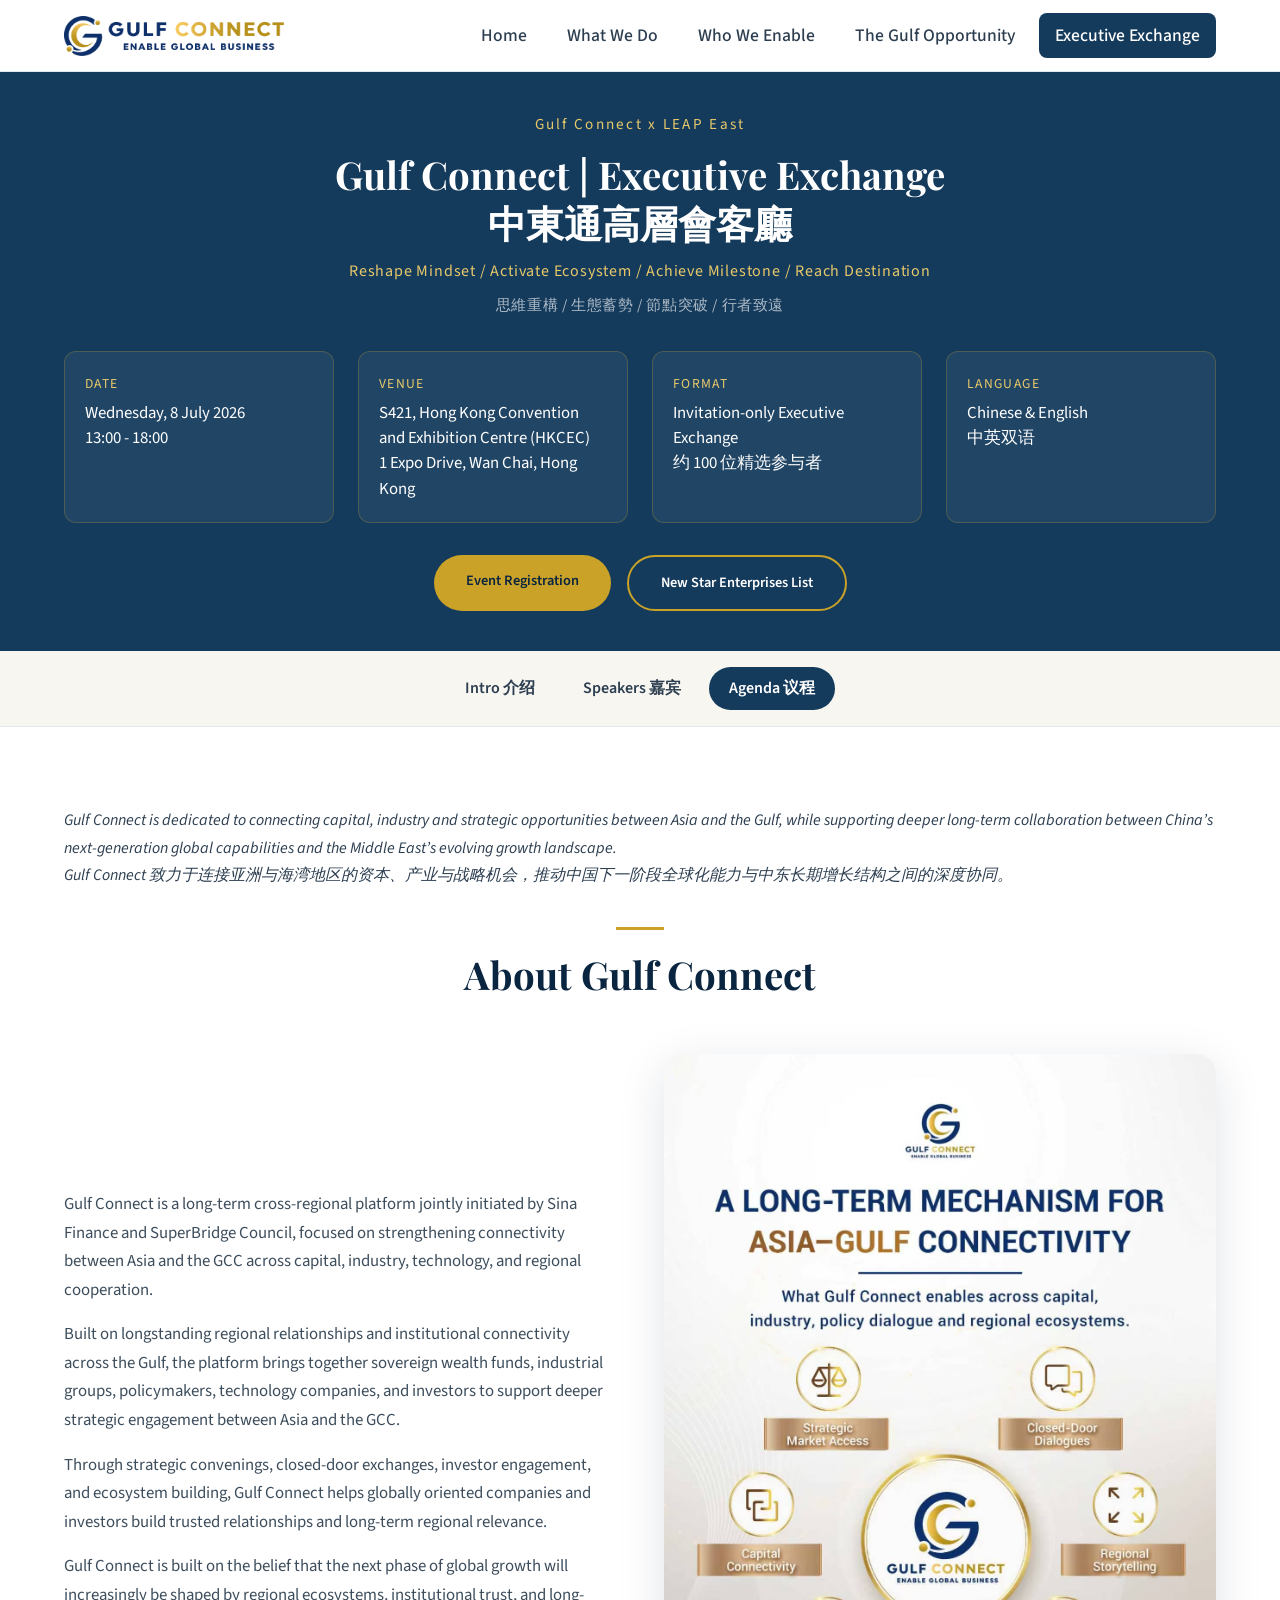
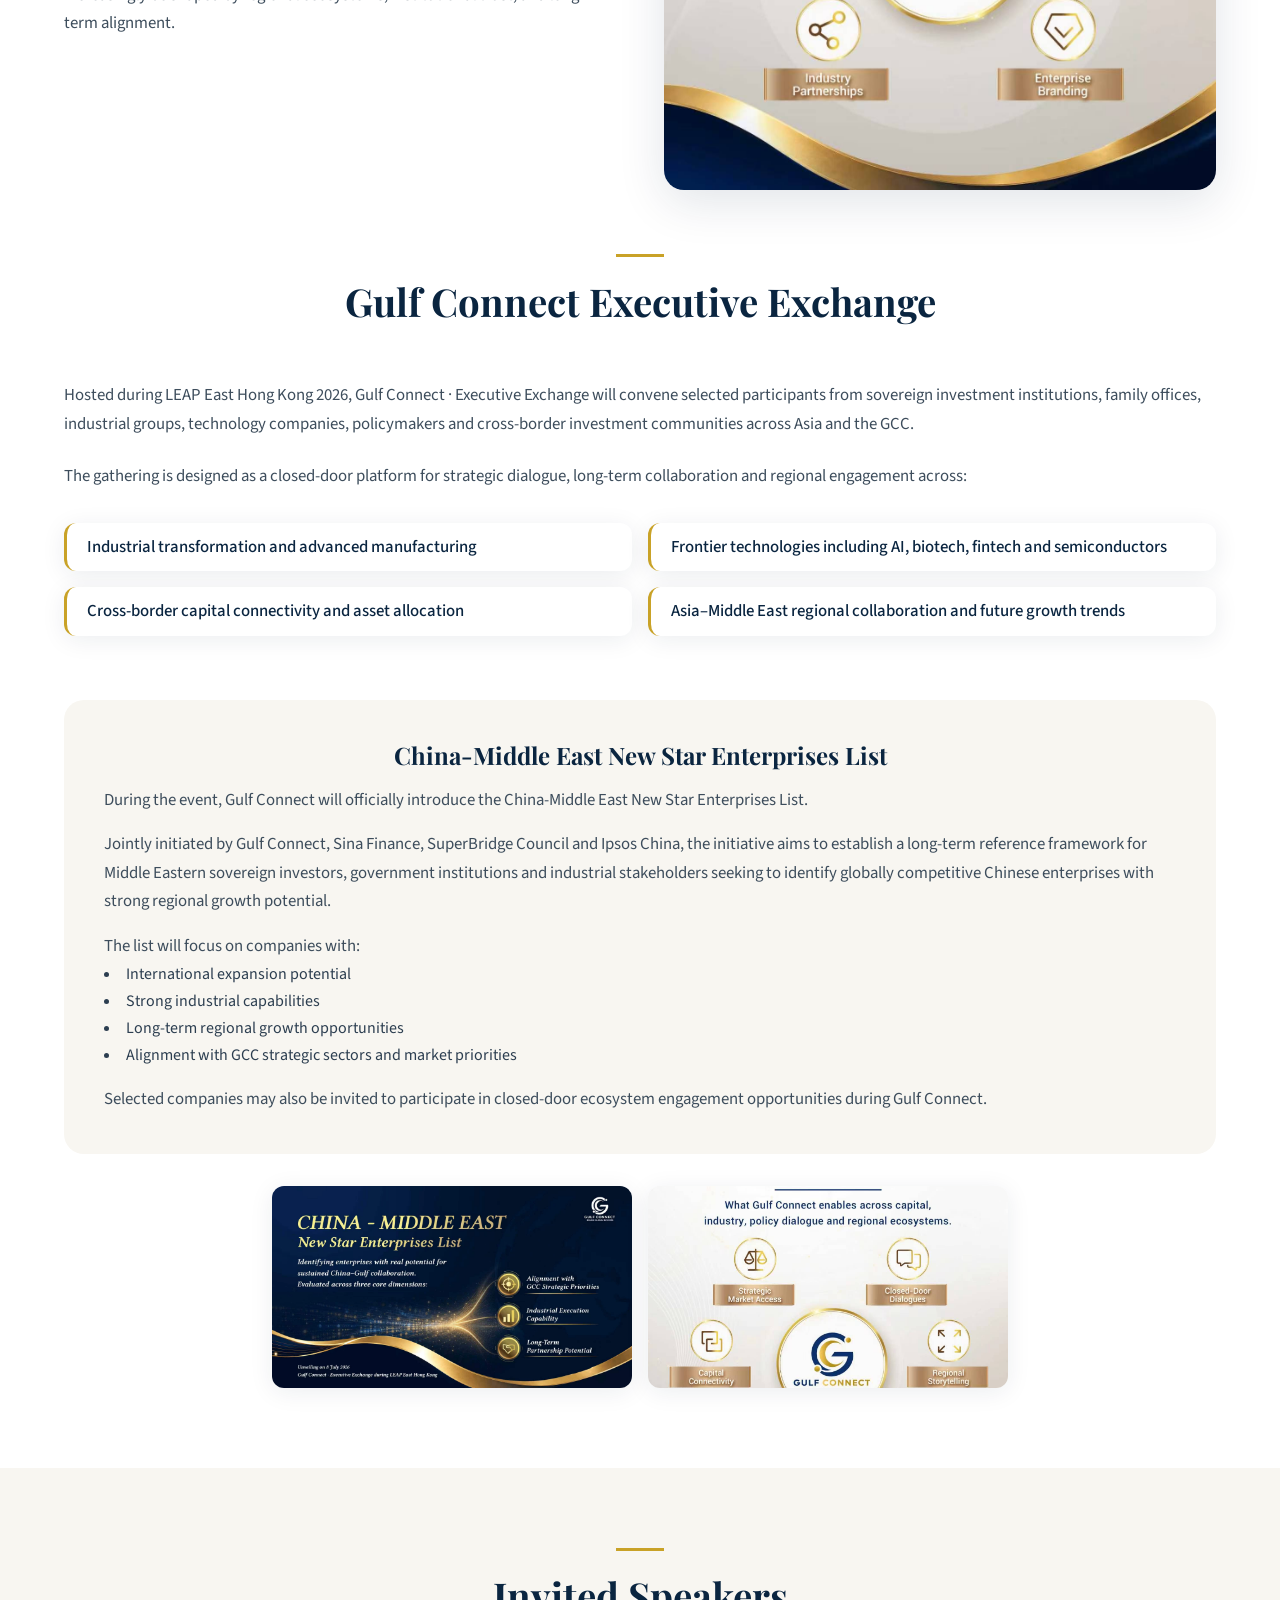
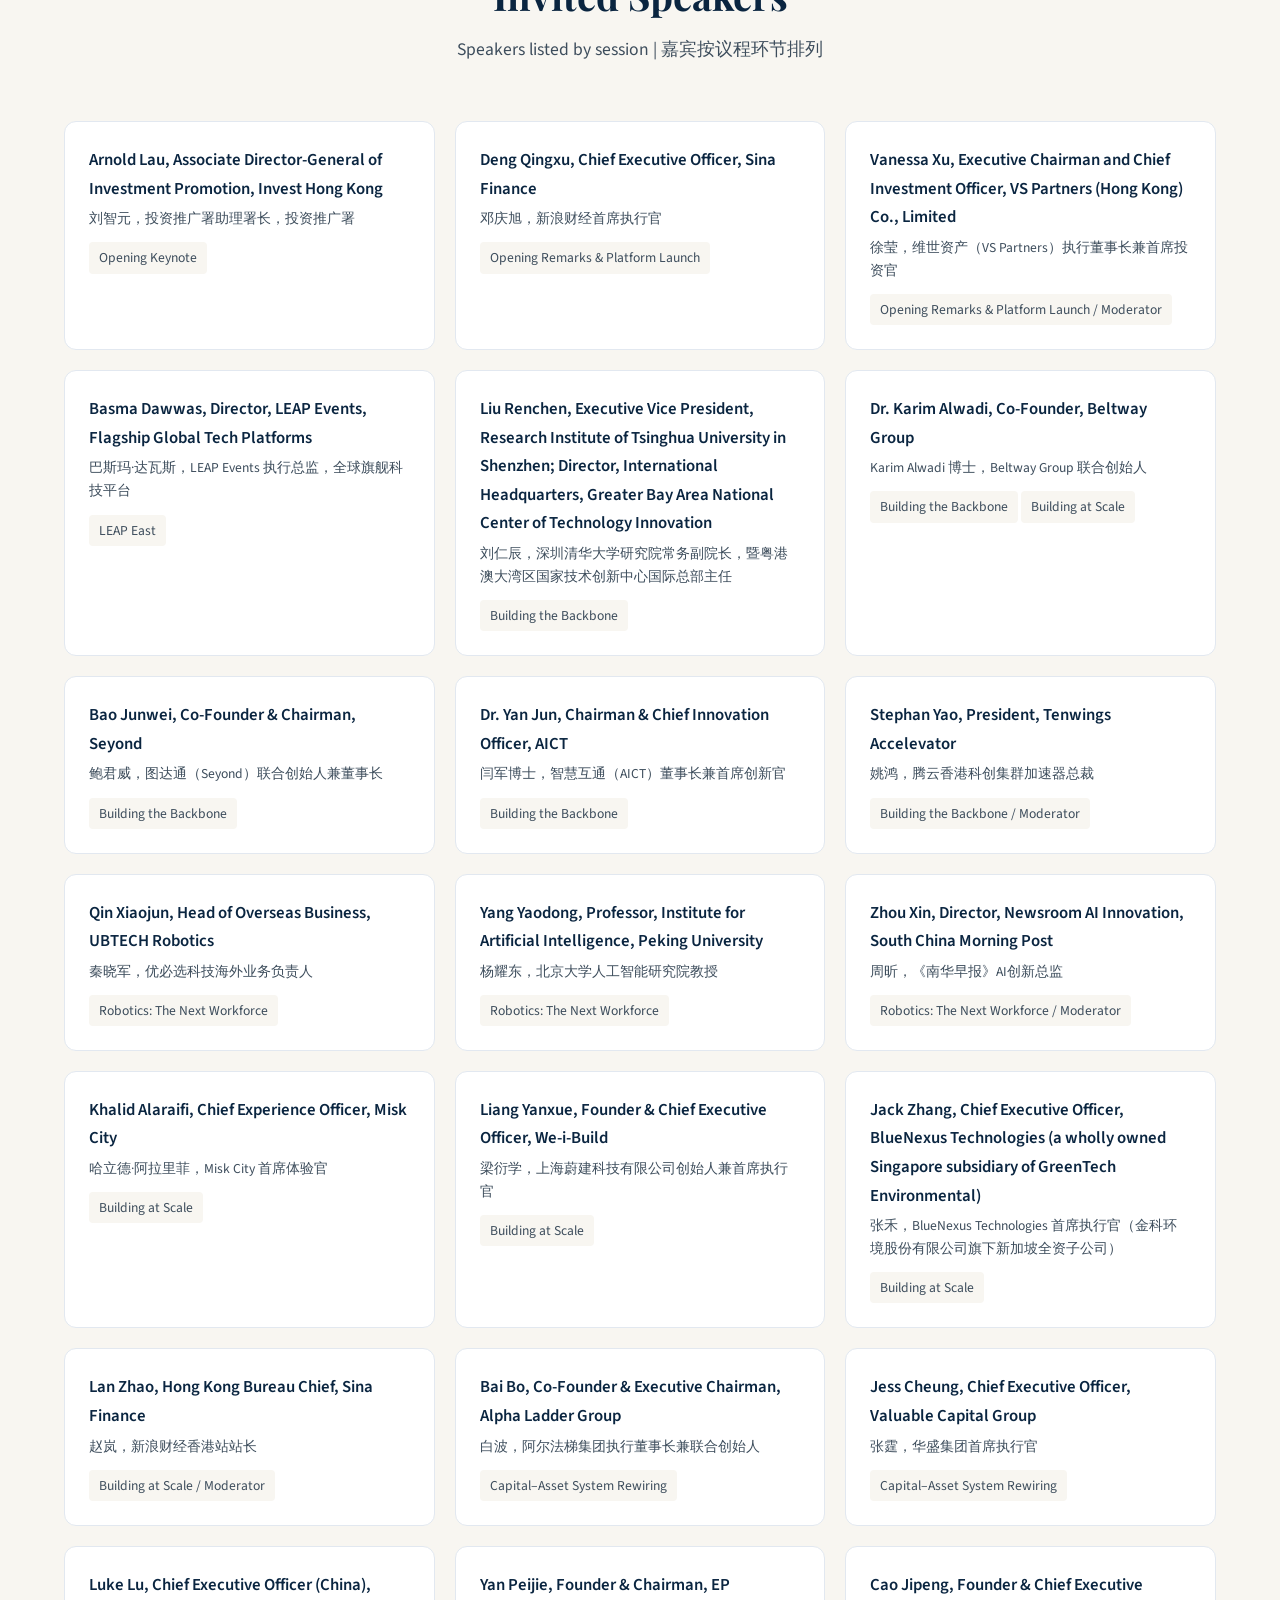
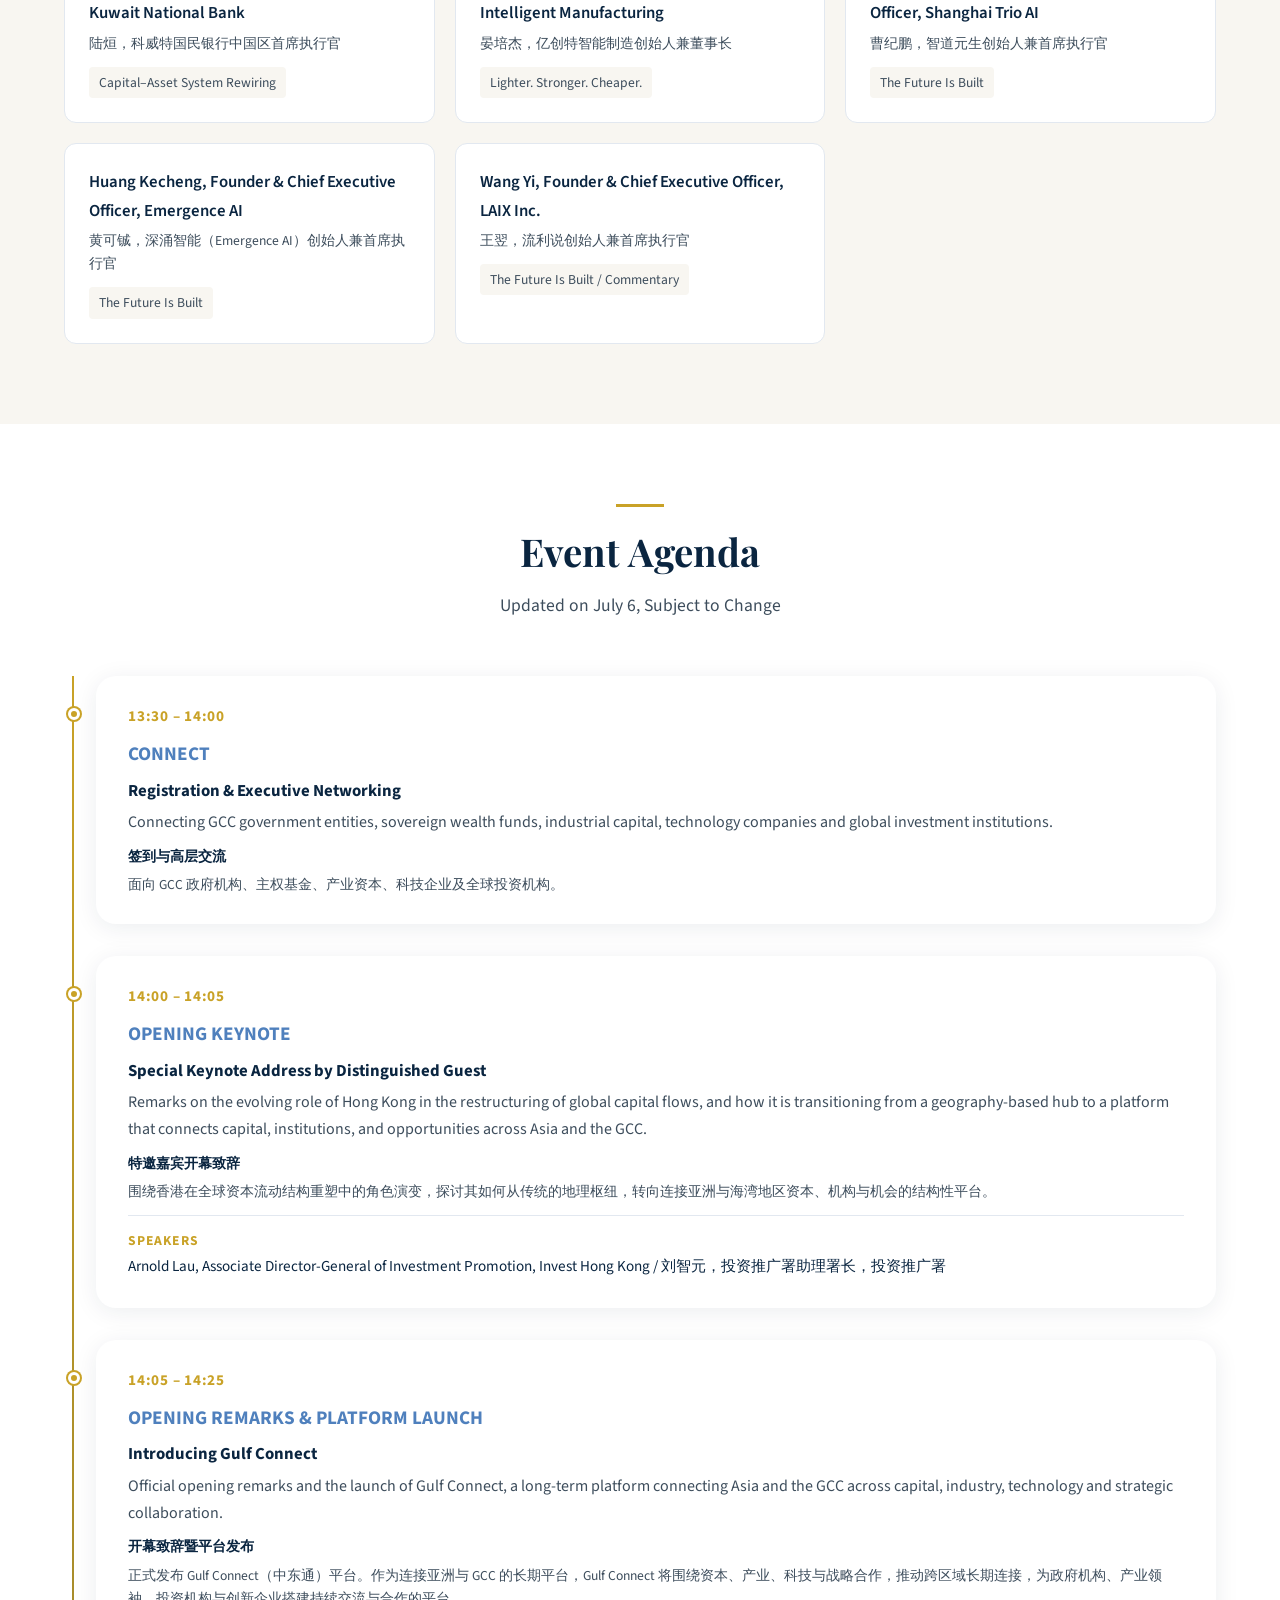
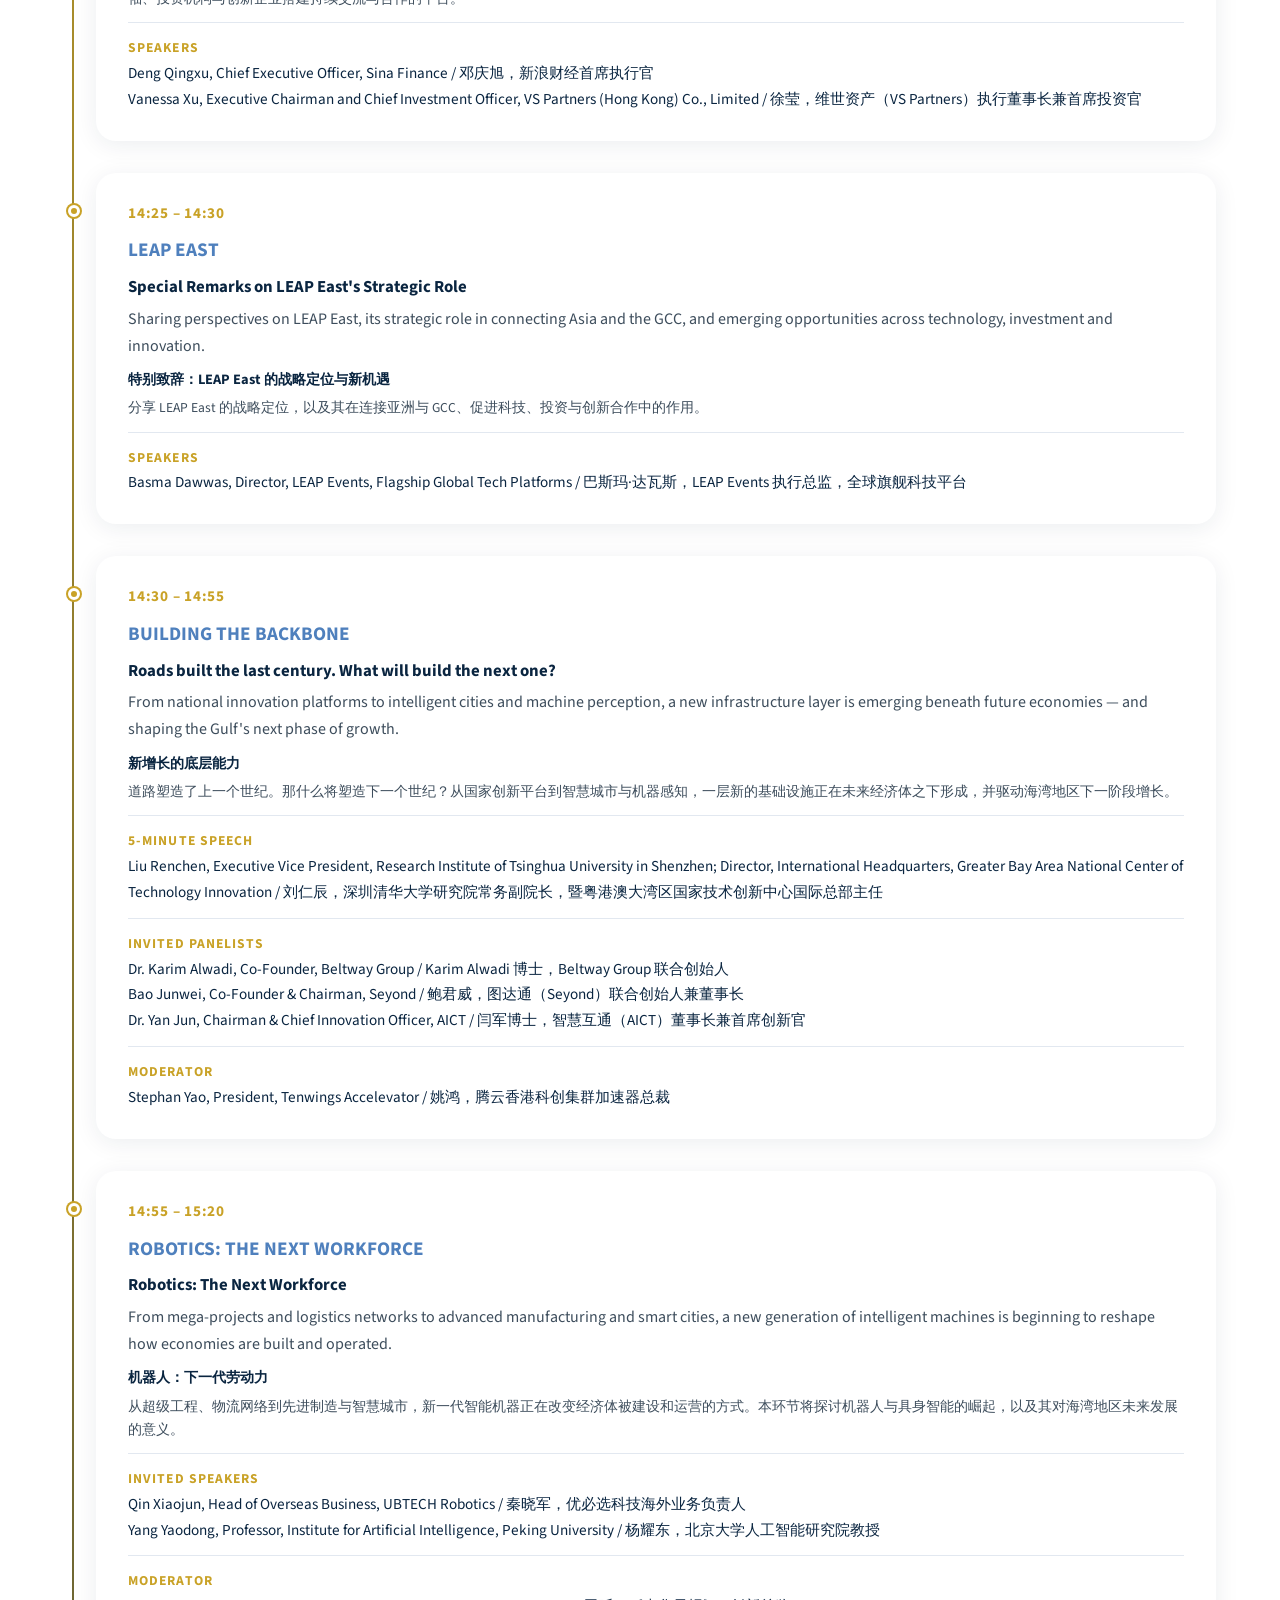
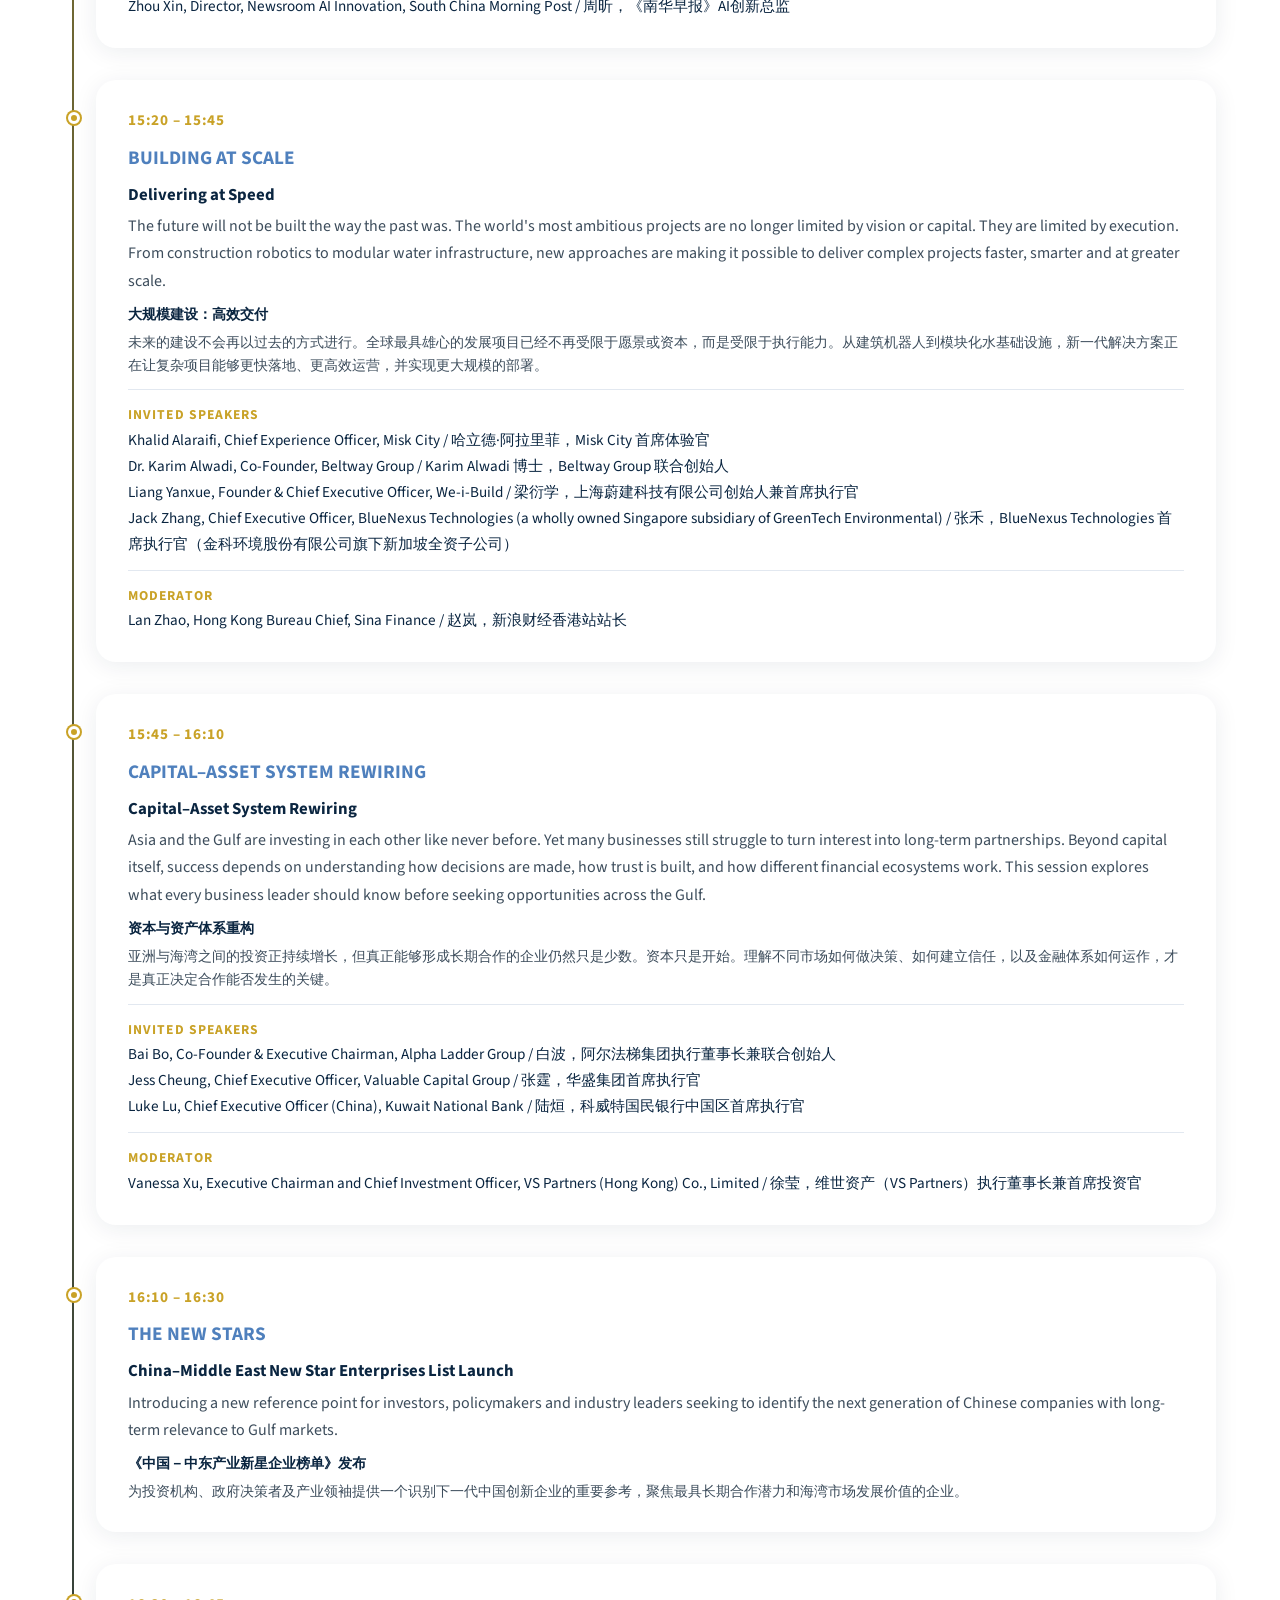
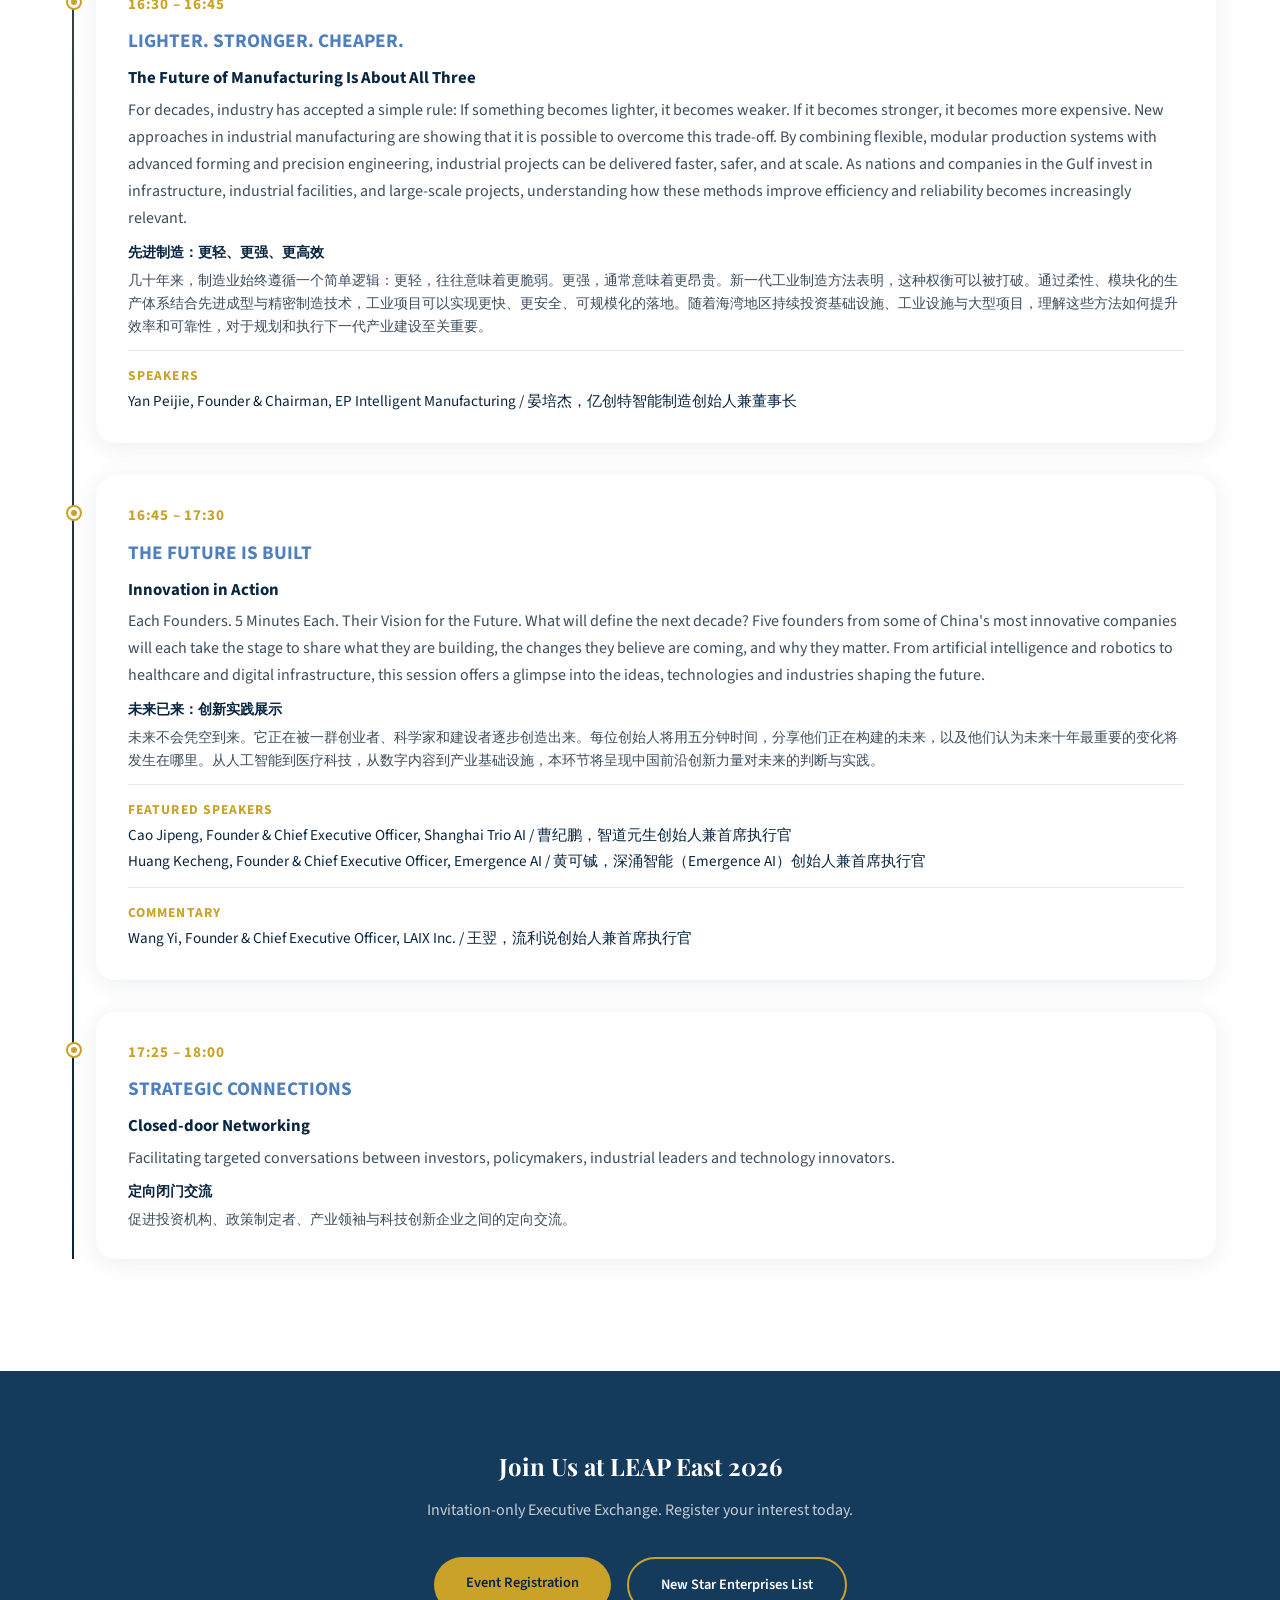
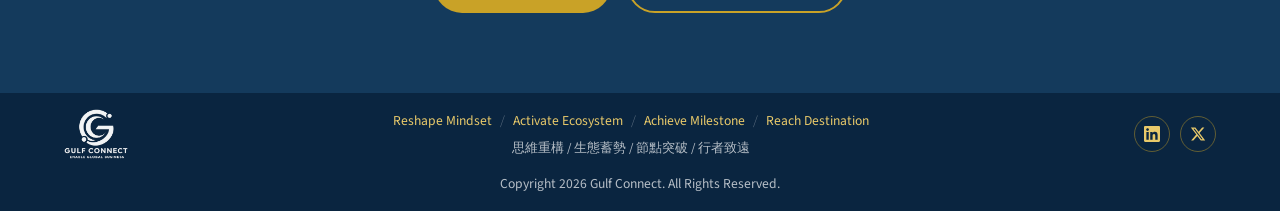
==== executive-exchange.html @ 6ebbd58c "fix visitors" ====
<!DOCTYPE html>
<html lang="zh-HK">
<head>
  <meta charset="UTF-8">
  <meta name="viewport" content="width=device-width, initial-scale=1.0">
  <title>Gulf Connect Executive Exchange | LEAP East 2026</title>
  <meta name="description" content="Gulf Connect x LEAP East Executive Exchange | 8 July 2026, Hong Kong Convention and Exhibition Centre. Invitation-only strategic dialogue between Asia and the GCC.">
  <link rel="preconnect" href="https://fonts.googleapis.com">
  <link rel="preconnect" href="https://fonts.gstatic.com" crossorigin>
  <link href="https://fonts.googleapis.com/css2?family=Playfair+Display:wght@400;700;900&family=Source+Sans+3:wght@300;400;500;600;700&display=swap" rel="stylesheet">
  <link rel="stylesheet" href="css/style.css">
</head>
<body>

  <header class="site-header">
    <div class="header-inner">
      <a href="index.html" class="logo">
        <img src="logo-header.png" alt="Gulf Connect" class="logo-img">
      </a>
      <nav class="nav-desktop">
        <a href="index.html">Home</a>
        <a href="what-we-do.html">What We Do</a>
        <a href="who-we-enable.html">Who We Enable</a>
        <a href="the-gulf-opportunity.html">The Gulf Opportunity</a>
        <a href="executive-exchange.html" class="nav-event active">Executive Exchange</a>
      </nav>
      <button class="menu-toggle" aria-label="Menu">
        <span></span><span></span><span></span>
      </button>
    </div>
    <nav class="nav-mobile">
      <a href="index.html">Home</a>
      <a href="what-we-do.html">What We Do</a>
      <a href="who-we-enable.html">Who We Enable</a>
      <a href="the-gulf-opportunity.html">The Gulf Opportunity</a>
      <a href="executive-exchange.html">Executive Exchange</a>
    </nav>
  </header>

  <section class="event-hero">
    <!-- <img src="img2/a34c0ac62d26b188b930e2620a4261fb.jpg" alt="Gulf Connect Executive Exchange" class="event-hero-img"> -->
  </section>

  <section class="event-hero-info">
    <div class="container">
      <p class="hero-eyebrow" style="text-align:center;margin-bottom:12px;">Gulf Connect x LEAP East</p>
      <h1 style="color:#fff;text-align:center;font-size:clamp(1.6rem,4vw,2.4rem);margin-bottom:12px;">Gulf Connect | Executive Exchange<br>中東通高層會客廳</h1>
      <p style="text-align:center;color:var(--gold-light);margin-bottom:8px;letter-spacing:0.05em;">Reshape Mindset / Activate Ecosystem / Achieve Milestone / Reach Destination</p>
      <p style="text-align:center;color:rgba(255,255,255,0.65);margin-bottom:32px;font-size:0.95rem;letter-spacing:0.04em;">思維重構 / 生態蓄勢 / 節點突破 / 行者致遠</p>
      <div class="event-meta">
        <div class="event-meta-item">
          <div class="label">Date</div>
          <div class="value">Wednesday, 8 July 2026<br>13:00 - 18:00</div>
        </div>
        <div class="event-meta-item">
          <div class="label">Venue</div>
          <div class="value">S421, Hong Kong Convention and Exhibition Centre (HKCEC)<br>1 Expo Drive, Wan Chai, Hong Kong</div>
        </div>
        <div class="event-meta-item">
          <div class="label">Format</div>
          <div class="value">Invitation-only Executive Exchange<br>约 100 位精选参与者</div>
        </div>
        <div class="event-meta-item">
          <div class="label">Language</div>
          <div class="value">Chinese &amp; English<br>中英双语</div>
        </div>
      </div>
      <div class="cta-group" style="justify-content:center;margin-top:32px;">
        <a href="https://meeting.hyterp.cn/website/10024/register.html" class="btn btn-primary" target="_blank" rel="noopener">Event Registration</a>
        <a href="https://cxsurvey.ipsos.cn/survey2c/#/answer?id=SMDwBaKz4kbZML0HAI" class="btn btn-outline" target="_blank" rel="noopener">New Star Enterprises List</a>
      </div>
    </div>
  </section>

  <nav class="event-nav">
    <a href="#introduction" class="active">Intro 介绍</a>
    <a href="#speakers">Speakers 嘉宾</a>
    <a href="#agenda">Agenda 议程</a>
  </nav>

  <section class="section" id="introduction">
    <div class="container">

      <div style="margin-bottom:38px;">
        <p style="font-style:italic;">Gulf Connect is dedicated to connecting capital, industry and strategic opportunities between Asia and the Gulf, while supporting deeper long-term collaboration between China’s next-generation global capabilities and the Middle East’s evolving growth landscape.</p>
        <p style="font-style:italic;">Gulf Connect 致力于连接亚洲与海湾地区的资本、产业与战略机会，推动中国下一阶段全球化能力与中东长期增长结构之间的深度协同。</p>
      </div>

      <div class="section-header">
        <div class="gold-line"></div>
        <h2>About Gulf Connect</h2>
      </div>
      <div class="two-col">
        <div>
          <p>Gulf Connect is a long-term cross-regional platform jointly initiated by Sina Finance and SuperBridge Council, focused on strengthening connectivity between Asia and the GCC across capital, industry, technology, and regional cooperation.</p>
          <p>Built on longstanding regional relationships and institutional connectivity across the Gulf, the platform brings together sovereign wealth funds, industrial groups, policymakers, technology companies, and investors to support deeper strategic engagement between Asia and the GCC.</p>
          <p>Through strategic convenings, closed-door exchanges, investor engagement, and ecosystem building, Gulf Connect helps globally oriented companies and investors build trusted relationships and long-term regional relevance.</p>
          <p>Gulf Connect is built on the belief that the next phase of global growth will increasingly be shaped by regional ecosystems, institutional trust, and long-term alignment.</p>
        </div>
        <img src="img2/ce6f1a8261b83231c7857e0ec4655d1f.jpg" alt="Gulf Connect Executive Exchange">
      </div>

      <div style="margin-top:64px;">
        <div class="section-header">
          <div class="gold-line"></div>
          <h2>Gulf Connect Executive Exchange</h2>
        </div>
        <p style="margin:0 auto 24px;color:var(--text-muted);">Hosted during LEAP East Hong Kong 2026, Gulf Connect · Executive Exchange will convene selected participants from sovereign investment institutions, family offices, industrial groups, technology companies, policymakers and cross-border investment communities across Asia and the GCC.</p>
        <p style="margin:0 auto;color:var(--text-muted);">The gathering is designed as a closed-door platform for strategic dialogue, long-term collaboration and regional engagement across:</p>
        <ul class="questions-list" style="margin-top:32px;">
          <li>Industrial transformation and advanced manufacturing</li>
          <li>Frontier technologies including AI, biotech, fintech and semiconductors</li>
          <li>Cross-border capital connectivity and asset allocation</li>
          <li>Asia–Middle East regional collaboration and future growth trends</li>
        </ul>
      </div>

      <div style="margin-top:64px;padding:40px;background:var(--cream);border-radius:var(--radius-lg);">
        <h2 style="margin-bottom:16px;text-align:center;">China-Middle East New Star Enterprises List</h2>
        <p style="color:var(--text-muted);margin:0 auto 16px;">During the event, Gulf Connect will officially introduce the China-Middle East New Star Enterprises List.</p>
        <p style="color:var(--text-muted);margin:0 auto 16px;">Jointly initiated by Gulf Connect, Sina Finance, SuperBridge Council and Ipsos China, the initiative aims to establish a long-term reference framework for Middle Eastern sovereign investors, government institutions and industrial stakeholders seeking to identify globally competitive Chinese enterprises with strong regional growth potential.</p>
        <p style="color:var(--text-muted);">The list will focus on companies with:</p>
        <ul style="margin-bottom:16px;list-style-position: inside;">
          <li>International expansion potential</li>
          <li>Strong industrial capabilities</li>
          <li>Long-term regional growth opportunities</li>
          <li>Alignment with GCC strategic sectors and market priorities</li>
        </ul>
        <p style="color:var(--text-muted);">Selected companies may also be invited to participate in closed-door ecosystem engagement opportunities during Gulf Connect.</p>
      </div>

      <div class="promo-gallery">
        <img src="img2/4d191f0d7c900af17e5893236fe515f4.jpg" alt="Event Promotion">
        <!-- <img src="img2/a7e4e4b319d914e296aadd1ac8531622.jpg" alt="Event Promotion"> -->
        <img src="img2/ce6f1a8261b83231c7857e0ec4655d1f.jpg" alt="Event Promotion">
      </div>
    </div>
  </section>

  <section class="section section-cream" id="speakers">
    <div class="container">
      <div class="section-header">
        <div class="gold-line"></div>
        <h2>Invited Speakers</h2>
        <p>Speakers listed by session | 嘉宾按议程环节排列</p>
      </div>
      <div class="speaker-grid">

        <div class="speaker-card">
          <div class="org-en">Arnold Lau, Associate Director-General of Investment Promotion, Invest Hong Kong</div>
          <div class="org-zh">刘智元，投资推广署助理署长，投资推广署</div>
          <span class="session-tag">Opening Keynote</span>
        </div>

        <div class="speaker-card">
          <div class="org-en">Deng Qingxu, Chief Executive Officer, Sina Finance</div>
          <div class="org-zh">邓庆旭，新浪财经首席执行官</div>
          <span class="session-tag">Opening Remarks &amp; Platform Launch</span>
        </div>

        <!-- <div class="speaker-card">
          <div class="org-en">Amanda Wang, Vice President, Global Strategy, Partnerships &amp; Projects, Advisor to the Chairman, Trip.com Group</div>
          <div class="org-zh">王慧，携程集团副总裁，全球战略、合作与重点项目负责人，董事长特别助理</div>
          <span class="session-tag">Opening Remarks &amp; Platform Launch</span>
        </div> -->

        <div class="speaker-card">
          <div class="org-en">Vanessa Xu, Executive Chairman and Chief Investment Officer, VS Partners (Hong Kong) Co., Limited</div>
          <div class="org-zh">徐莹，维世资产（VS Partners）执行董事长兼首席投资官</div>
          <span class="session-tag">Opening Remarks &amp; Platform Launch / Moderator</span>
        </div>

        <div class="speaker-card">
          <div class="org-en">Basma Dawwas, Director, LEAP Events, Flagship Global Tech Platforms</div>
          <div class="org-zh">巴斯玛·达瓦斯，LEAP Events 执行总监，全球旗舰科技平台</div>
          <span class="session-tag">LEAP East</span>
        </div>

        <div class="speaker-card">
          <div class="org-en">Liu Renchen, Executive Vice President, Research Institute of Tsinghua University in Shenzhen; Director, International Headquarters, Greater Bay Area National Center of Technology Innovation</div>
          <div class="org-zh">刘仁辰，深圳清华大学研究院常务副院长，暨粤港澳大湾区国家技术创新中心国际总部主任</div>
          <span class="session-tag">Building the Backbone</span>
        </div>

        <div class="speaker-card">
          <div class="org-en">Dr. Karim Alwadi, Co-Founder, Beltway Group</div>
          <div class="org-zh">Karim Alwadi 博士，Beltway Group 联合创始人</div>
          <span class="session-tag">Building the Backbone</span>
          <span class="session-tag">Building at Scale</span>   
        </div>

        <div class="speaker-card">
          <div class="org-en">Bao Junwei, Co-Founder &amp; Chairman, Seyond</div>
          <div class="org-zh">鲍君威，图达通（Seyond）联合创始人兼董事长</div>
          <span class="session-tag">Building the Backbone</span>
        </div>

        <div class="speaker-card">
          <div class="org-en">Dr. Yan Jun, Chairman &amp; Chief Innovation Officer, AICT</div>
          <div class="org-zh">闫军博士，智慧互通（AICT）董事长兼首席创新官</div>
          <span class="session-tag">Building the Backbone</span>
        </div>

        <div class="speaker-card">
          <div class="org-en">Stephan Yao, President, Tenwings Accelevator</div>
          <div class="org-zh">姚鸿，腾云香港科创集群加速器总裁</div>
          <span class="session-tag">Building the Backbone / Moderator</span>
        </div>

        <div class="speaker-card">
          <div class="org-en">Qin Xiaojun, Head of Overseas Business, UBTECH Robotics</div>
          <div class="org-zh">秦晓军，优必选科技海外业务负责人</div>
          <span class="session-tag">Robotics: The Next Workforce</span>
        </div>

        <div class="speaker-card">
          <div class="org-en">Yang Yaodong, Professor, Institute for Artificial Intelligence, Peking University</div>
          <div class="org-zh">杨耀东，北京大学人工智能研究院教授</div>
          <span class="session-tag">Robotics: The Next Workforce</span>
        </div>

        <div class="speaker-card">
          <div class="org-en">Zhou Xin, Director, Newsroom AI Innovation, South China Morning Post</div>
          <div class="org-zh">周昕，《南华早报》AI创新总监</div>
          <span class="session-tag">Robotics: The Next Workforce / Moderator</span>
        </div>

        <div class="speaker-card">
          <div class="org-en">Khalid Alaraifi, Chief Experience Officer, Misk City</div>
          <div class="org-zh">哈立德·阿拉里菲，Misk City 首席体验官</div>
          <span class="session-tag">Building at Scale</span>
        </div>

        <div class="speaker-card">
          <div class="org-en">Liang Yanxue, Founder &amp; Chief Executive Officer, We-i-Build</div>
          <div class="org-zh">梁衍学，上海蔚建科技有限公司创始人兼首席执行官</div>
          <span class="session-tag">Building at Scale</span>
        </div>

        <div class="speaker-card">
          <div class="org-en">Jack Zhang, Chief Executive Officer, BlueNexus Technologies (a wholly owned Singapore subsidiary of GreenTech Environmental)</div>
          <div class="org-zh">张禾，BlueNexus Technologies 首席执行官（金科环境股份有限公司旗下新加坡全资子公司）</div>
          <span class="session-tag">Building at Scale</span>
        </div>

        <div class="speaker-card">
          <div class="org-en">Lan Zhao, Hong Kong Bureau Chief, Sina Finance</div>
          <div class="org-zh">赵岚，新浪财经香港站站长</div>
          <span class="session-tag">Building at Scale / Moderator</span>
        </div>

        <div class="speaker-card">
          <div class="org-en">Bai Bo, Co-Founder &amp; Executive Chairman, Alpha Ladder Group</div>
          <div class="org-zh">白波，阿尔法梯集团执行董事长兼联合创始人</div>
          <span class="session-tag">Capital–Asset System Rewiring</span>
        </div>

        <div class="speaker-card">
          <div class="org-en">Jess Cheung, Chief Executive Officer, Valuable Capital Group</div>
          <div class="org-zh">张霆，华盛集团首席执行官</div>
          <span class="session-tag">Capital–Asset System Rewiring</span>
        </div>

        <div class="speaker-card">
          <div class="org-en">Luke Lu, Chief Executive Officer (China), Kuwait National Bank</div>
          <div class="org-zh">陆烜，科威特国民银行中国区首席执行官</div>
          <span class="session-tag">Capital–Asset System Rewiring</span>
        </div>

        <div class="speaker-card">
          <div class="org-en">Yan Peijie, Founder &amp; Chairman, EP Intelligent Manufacturing</div>
          <div class="org-zh">晏培杰，亿创特智能制造创始人兼董事长</div>
          <span class="session-tag">Lighter. Stronger. Cheaper.</span>
        </div>

        <div class="speaker-card">
          <div class="org-en">Cao Jipeng, Founder &amp; Chief Executive Officer, Shanghai Trio AI</div>
          <div class="org-zh">曹纪鹏，智道元生创始人兼首席执行官</div>
          <span class="session-tag">The Future Is Built</span>
        </div>

        <div class="speaker-card">
          <div class="org-en">Huang Kecheng, Founder &amp; Chief Executive Officer, Emergence AI</div>
          <div class="org-zh">黄可铖，深涌智能（Emergence AI）创始人兼首席执行官</div>
          <span class="session-tag">The Future Is Built</span>
        </div>

        <div class="speaker-card">
          <div class="org-en">Wang Yi, Founder &amp; Chief Executive Officer, LAIX Inc.</div>
          <div class="org-zh">王翌，流利说创始人兼首席执行官</div>
          <span class="session-tag">The Future Is Built / Commentary</span>
        </div>
      </div>
    </div>
  </section>

  <section class="section" id="agenda">
    <div class="container">
      <div class="section-header">
        <div class="gold-line"></div>
        <h2>Event Agenda</h2>
        <p>Updated on July 6, Subject to Change</p>
      </div>

      <div class="agenda-timeline">

        <div class="agenda-item">
          <div class="agenda-time">13:30 – 14:00</div>
          <div class="agenda-title">CONNECT</div>
          <p class="agenda-subtitle-en">Registration &amp; Executive Networking</p>
          <p class="agenda-desc">Connecting GCC government entities, sovereign wealth funds, industrial capital, technology companies and global investment institutions.</p>
          <p class="agenda-subtitle-zh">签到与高层交流</p>
          <p class="agenda-desc-zh">面向 GCC 政府机构、主权基金、产业资本、科技企业及全球投资机构。</p>
        </div>

        <div class="agenda-item">
          <div class="agenda-time">14:00 – 14:05</div>
          <div class="agenda-title">OPENING KEYNOTE</div>
          <p class="agenda-subtitle-en">Special Keynote Address by Distinguished Guest</p>
          <p class="agenda-desc">Remarks on the evolving role of Hong Kong in the restructuring of global capital flows, and how it is transitioning from a geography-based hub to a platform that connects capital, institutions, and opportunities across Asia and the GCC.</p>
          <p class="agenda-subtitle-zh">特邀嘉宾开幕致辞</p>
          <p class="agenda-desc-zh">围绕香港在全球资本流动结构重塑中的角色演变，探讨其如何从传统的地理枢纽，转向连接亚洲与海湾地区资本、机构与机会的结构性平台。</p>

          <div class="agenda-speakers"><strong>Speakers</strong><br>Arnold Lau, Associate Director-General of Investment Promotion, Invest Hong Kong / 刘智元，投资推广署助理署长，投资推广署</div>
        </div>

        <div class="agenda-item">
          <div class="agenda-time">14:05 – 14:25</div>
          <div class="agenda-title">OPENING REMARKS &amp; PLATFORM LAUNCH</div>
          <p class="agenda-subtitle-en">Introducing Gulf Connect</p>
          <p class="agenda-desc">Official opening remarks and the launch of Gulf Connect, a long-term platform connecting Asia and the GCC across capital, industry, technology and strategic collaboration.</p>
          <p class="agenda-subtitle-zh">开幕致辞暨平台发布</p>
          <p class="agenda-desc-zh">正式发布 Gulf Connect（中东通）平台。作为连接亚洲与 GCC 的长期平台，Gulf Connect 将围绕资本、产业、科技与战略合作，推动跨区域长期连接，为政府机构、产业领袖、投资机构与创新企业搭建持续交流与合作的平台。</p>

          <div class="agenda-speakers"><strong>Speakers</strong><br>Deng Qingxu, Chief Executive Officer, Sina Finance / 邓庆旭，新浪财经首席执行官<br>Vanessa Xu, Executive Chairman and Chief Investment Officer, VS Partners (Hong Kong) Co., Limited / 徐莹，维世资产（VS Partners）执行董事长兼首席投资官</div>
        </div>

        <div class="agenda-item">
          <div class="agenda-time">14:25 – 14:30</div>
          <div class="agenda-title">LEAP EAST</div>
          <p class="agenda-subtitle-en">Special Remarks on LEAP East&#x27;s Strategic Role</p>
          <p class="agenda-desc">Sharing perspectives on LEAP East, its strategic role in connecting Asia and the GCC, and emerging opportunities across technology, investment and innovation.</p>
          <p class="agenda-subtitle-zh">特别致辞：LEAP East 的战略定位与新机遇</p>
          <p class="agenda-desc-zh">分享 LEAP East 的战略定位，以及其在连接亚洲与 GCC、促进科技、投资与创新合作中的作用。</p>

          <div class="agenda-speakers"><strong>Speakers</strong><br>Basma Dawwas, Director, LEAP Events, Flagship Global Tech Platforms / 巴斯玛·达瓦斯，LEAP Events 执行总监，全球旗舰科技平台</div>
        </div>

        <div class="agenda-item">
          <div class="agenda-time">14:30 – 14:55</div>
          <div class="agenda-title">BUILDING THE BACKBONE</div>
          <p class="agenda-subtitle-en">Roads built the last century. What will build the next one?</p>
          <p class="agenda-desc">From national innovation platforms to intelligent cities and machine perception, a new infrastructure layer is emerging beneath future economies — and shaping the Gulf&#x27;s next phase of growth.</p>
          <p class="agenda-subtitle-zh">新增长的底层能力</p>
          <p class="agenda-desc-zh">道路塑造了上一个世纪。那什么将塑造下一个世纪？从国家创新平台到智慧城市与机器感知，一层新的基础设施正在未来经济体之下形成，并驱动海湾地区下一阶段增长。</p>

          <div class="agenda-speakers"><strong>5-minute Speech</strong><br>Liu Renchen, Executive Vice President, Research Institute of Tsinghua University in Shenzhen; Director, International Headquarters, Greater Bay Area National Center of Technology Innovation / 刘仁辰，深圳清华大学研究院常务副院长，暨粤港澳大湾区国家技术创新中心国际总部主任</div>

          <div class="agenda-speakers"><strong>Invited Panelists</strong><br>Dr. Karim Alwadi, Co-Founder, Beltway Group / Karim Alwadi 博士，Beltway Group 联合创始人<br>Bao Junwei, Co-Founder &amp; Chairman, Seyond / 鲍君威，图达通（Seyond）联合创始人兼董事长<br>Dr. Yan Jun, Chairman &amp; Chief Innovation Officer, AICT / 闫军博士，智慧互通（AICT）董事长兼首席创新官</div>

          <div class="agenda-speakers"><strong>Moderator</strong><br>Stephan Yao, President, Tenwings Accelevator / 姚鸿，腾云香港科创集群加速器总裁</div>
        </div>

        <div class="agenda-item">
          <div class="agenda-time">14:55 – 15:20</div>
          <div class="agenda-title">ROBOTICS: THE NEXT WORKFORCE</div>
          <p class="agenda-subtitle-en">Robotics: The Next Workforce</p>
          <p class="agenda-desc">From mega-projects and logistics networks to advanced manufacturing and smart cities, a new generation of intelligent machines is beginning to reshape how economies are built and operated.</p>
          <p class="agenda-subtitle-zh">机器人：下一代劳动力</p>
          <p class="agenda-desc-zh">从超级工程、物流网络到先进制造与智慧城市，新一代智能机器正在改变经济体被建设和运营的方式。本环节将探讨机器人与具身智能的崛起，以及其对海湾地区未来发展的意义。</p>

          <div class="agenda-speakers"><strong>Invited Speakers</strong><br>Qin Xiaojun, Head of Overseas Business, UBTECH Robotics / 秦晓军，优必选科技海外业务负责人<br>Yang Yaodong, Professor, Institute for Artificial Intelligence, Peking University / 杨耀东，北京大学人工智能研究院教授</div>

          <div class="agenda-speakers"><strong>Moderator</strong><br>Zhou Xin, Director, Newsroom AI Innovation, South China Morning Post / 周昕，《南华早报》AI创新总监</div>
        </div>

        <div class="agenda-item">
          <div class="agenda-time">15:20 – 15:45</div>
          <div class="agenda-title">BUILDING AT SCALE</div>
          <p class="agenda-subtitle-en">Delivering at Speed</p>
          <p class="agenda-desc">The future will not be built the way the past was. The world&#x27;s most ambitious projects are no longer limited by vision or capital. They are limited by execution. From construction robotics to modular water infrastructure, new approaches are making it possible to deliver complex projects faster, smarter and at greater scale.</p>
          <p class="agenda-subtitle-zh">大规模建设：高效交付</p>
          <p class="agenda-desc-zh">未来的建设不会再以过去的方式进行。全球最具雄心的发展项目已经不再受限于愿景或资本，而是受限于执行能力。从建筑机器人到模块化水基础设施，新一代解决方案正在让复杂项目能够更快落地、更高效运营，并实现更大规模的部署。</p>

          <div class="agenda-speakers"><strong>Invited Speakers</strong><br>Khalid Alaraifi, Chief Experience Officer, Misk City / 哈立德·阿拉里菲，Misk City 首席体验官<br>Dr. Karim Alwadi, Co-Founder, Beltway Group / Karim Alwadi 博士，Beltway Group 联合创始人<br>Liang Yanxue, Founder &amp; Chief Executive Officer, We-i-Build / 梁衍学，上海蔚建科技有限公司创始人兼首席执行官<br>Jack Zhang, Chief Executive Officer, BlueNexus Technologies (a wholly owned Singapore subsidiary of GreenTech Environmental) / 张禾，BlueNexus Technologies 首席执行官（金科环境股份有限公司旗下新加坡全资子公司）</div>

          <div class="agenda-speakers"><strong>Moderator</strong><br>Lan Zhao, Hong Kong Bureau Chief, Sina Finance / 赵岚，新浪财经香港站站长</div>
        </div>

        <div class="agenda-item">
          <div class="agenda-time">15:45 – 16:10</div>
          <div class="agenda-title">CAPITAL–ASSET SYSTEM REWIRING</div>
          <p class="agenda-subtitle-en">Capital–Asset System Rewiring</p>
          <p class="agenda-desc">Asia and the Gulf are investing in each other like never before. Yet many businesses still struggle to turn interest into long-term partnerships. Beyond capital itself, success depends on understanding how decisions are made, how trust is built, and how different financial ecosystems work. This session explores what every business leader should know before seeking opportunities across the Gulf.</p>
          <p class="agenda-subtitle-zh">资本与资产体系重构</p>
          <p class="agenda-desc-zh">亚洲与海湾之间的投资正持续增长，但真正能够形成长期合作的企业仍然只是少数。资本只是开始。理解不同市场如何做决策、如何建立信任，以及金融体系如何运作，才是真正决定合作能否发生的关键。</p>

          <div class="agenda-speakers"><strong>Invited Speakers</strong><br>Bai Bo, Co-Founder &amp; Executive Chairman, Alpha Ladder Group / 白波，阿尔法梯集团执行董事长兼联合创始人<br>Jess Cheung, Chief Executive Officer, Valuable Capital Group / 张霆，华盛集团首席执行官<br>Luke Lu, Chief Executive Officer (China), Kuwait National Bank / 陆烜，科威特国民银行中国区首席执行官</div>

          <div class="agenda-speakers"><strong>Moderator</strong><br>Vanessa Xu, Executive Chairman and Chief Investment Officer, VS Partners (Hong Kong) Co., Limited / 徐莹，维世资产（VS Partners）执行董事长兼首席投资官</div>
        </div>

        <div class="agenda-item">
          <div class="agenda-time">16:10 – 16:30</div>
          <div class="agenda-title">THE NEW STARS</div>
          <p class="agenda-subtitle-en">China–Middle East New Star Enterprises List Launch</p>
          <p class="agenda-desc">Introducing a new reference point for investors, policymakers and industry leaders seeking to identify the next generation of Chinese companies with long-term relevance to Gulf markets.</p>
          <p class="agenda-subtitle-zh">《中国－中东产业新星企业榜单》发布</p>
          <p class="agenda-desc-zh">为投资机构、政府决策者及产业领袖提供一个识别下一代中国创新企业的重要参考，聚焦最具长期合作潜力和海湾市场发展价值的企业。</p>
        </div>

        <div class="agenda-item">
          <div class="agenda-time">16:30 – 16:45</div>
          <div class="agenda-title">LIGHTER. STRONGER. CHEAPER.</div>
          <p class="agenda-subtitle-en">The Future of Manufacturing Is About All Three</p>
          <p class="agenda-desc">For decades, industry has accepted a simple rule: If something becomes lighter, it becomes weaker. If it becomes stronger, it becomes more expensive. New approaches in industrial manufacturing are showing that it is possible to overcome this trade-off. By combining flexible, modular production systems with advanced forming and precision engineering, industrial projects can be delivered faster, safer, and at scale. As nations and companies in the Gulf invest in infrastructure, industrial facilities, and large-scale projects, understanding how these methods improve efficiency and reliability becomes increasingly relevant.</p>
          <p class="agenda-subtitle-zh">先进制造：更轻、更强、更高效</p>
          <p class="agenda-desc-zh">几十年来，制造业始终遵循一个简单逻辑：更轻，往往意味着更脆弱。更强，通常意味着更昂贵。新一代工业制造方法表明，这种权衡可以被打破。通过柔性、模块化的生产体系结合先进成型与精密制造技术，工业项目可以实现更快、更安全、可规模化的落地。随着海湾地区持续投资基础设施、工业设施与大型项目，理解这些方法如何提升效率和可靠性，对于规划和执行下一代产业建设至关重要。</p>

          <div class="agenda-speakers"><strong>Speakers</strong><br>Yan Peijie, Founder &amp; Chairman, EP Intelligent Manufacturing / 晏培杰，亿创特智能制造创始人兼董事长</div>
        </div>

        <div class="agenda-item">
          <div class="agenda-time">16:45 – 17:30</div>
          <div class="agenda-title">THE FUTURE IS BUILT</div>
          <p class="agenda-subtitle-en">Innovation in Action</p>
          <p class="agenda-desc">Each Founders. 5 Minutes Each. Their Vision for the Future. What will define the next decade? Five founders from some of China&#x27;s most innovative companies will each take the stage to share what they are building, the changes they believe are coming, and why they matter. From artificial intelligence and robotics to healthcare and digital infrastructure, this session offers a glimpse into the ideas, technologies and industries shaping the future.</p>
          <p class="agenda-subtitle-zh">未来已来：创新实践展示</p>
          <p class="agenda-desc-zh">未来不会凭空到来。它正在被一群创业者、科学家和建设者逐步创造出来。每位创始人将用五分钟时间，分享他们正在构建的未来，以及他们认为未来十年最重要的变化将发生在哪里。从人工智能到医疗科技，从数字内容到产业基础设施，本环节将呈现中国前沿创新力量对未来的判断与实践。</p>

          <div class="agenda-speakers"><strong>Featured Speakers</strong><br>Cao Jipeng, Founder &amp; Chief Executive Officer, Shanghai Trio AI / 曹纪鹏，智道元生创始人兼首席执行官<br>Huang Kecheng, Founder &amp; Chief Executive Officer, Emergence AI / 黄可铖，深涌智能（Emergence AI）创始人兼首席执行官</div>

          <div class="agenda-speakers"><strong>Commentary</strong><br>Wang Yi, Founder &amp; Chief Executive Officer, LAIX Inc. / 王翌，流利说创始人兼首席执行官</div>
        </div>

        <div class="agenda-item">
          <div class="agenda-time">17:25 – 18:00</div>
          <div class="agenda-title">STRATEGIC CONNECTIONS</div>
          <p class="agenda-subtitle-en">Closed-door Networking</p>
          <p class="agenda-desc">Facilitating targeted conversations between investors, policymakers, industrial leaders and technology innovators.</p>
          <p class="agenda-subtitle-zh">定向闭门交流</p>
          <p class="agenda-desc-zh">促进投资机构、政策制定者、产业领袖与科技创新企业之间的定向交流。</p>
        </div>
      </div>
    </div>
  </section>

  <section class="section section-navy" style="text-align:center;">
    <div class="container">
      <h2 style="margin-bottom:16px;">Join Us at LEAP East 2026</h2>
      <p style="max-width:600px;margin:0 auto 32px;color:rgba(255,255,255,0.75);">Invitation-only Executive Exchange. Register your interest today.</p>
      <div class="cta-group" style="justify-content:center;">
        <a href="https://meeting.hyterp.cn/website/10024/register.html" class="btn btn-primary" target="_blank" rel="noopener">Event Registration</a>
        <a href="https://cxsurvey.ipsos.cn/survey2c/#/answer?id=SMDwBaKz4kbZML0HAI" class="btn btn-outline" target="_blank" rel="noopener">New Star Enterprises List</a>
      </div>
    </div>
  </section>

  <footer class="site-footer">
    <div class="footer-inner">
      <div class="footer-brand">
        <img src="logo-footer.webp" alt="Gulf Connect" class="logo-footer">
      </div>
      <p class="footer-tagline">
        <span>Gulf Connect:</span>
        <span>Beyond Market Entry to Strategic Relevance</span>
      </p>
      <div class="footer-center">
        <div class="footer-pillars">
          <span>Reshape Mindset</span>
          <span class="footer-sep">/</span>
          <span>Activate Ecosystem</span>
          <span class="footer-sep">/</span>
          <span>Achieve Milestone</span>
          <span class="footer-sep">/</span>
          <span>Reach Destination</span>
        </div>
        <p class="footer-pillars-zh">思維重構 / 生態蓄勢 / 節點突破 / 行者致遠</p>
      </div>
      <div class="footer-social">
        <a href="https://www.linkedin.com/company/gulf-connect-enabler/" target="_blank" rel="noopener noreferrer" aria-label="LinkedIn">
          <svg viewBox="0 0 24 24" aria-hidden="true"><path d="M20.447 20.452h-3.554v-5.569c0-1.328-.027-3.037-1.852-3.037-1.853 0-2.136 1.445-2.136 2.939v5.667H9.351V9h3.414v1.561h.046c.477-.9 1.637-1.85 3.37-1.85 3.601 0 4.267 2.37 4.267 5.455v6.286zM5.337 7.433c-1.144 0-2.063-.926-2.063-2.065 0-1.138.92-2.063 2.063-2.063 1.14 0 2.064.925 2.064 2.063 0 1.139-.925 2.065-2.064 2.065zm1.782 13.019H3.555V9h3.564v11.452zM22.225 0H1.771C.792 0 0 .774 0 1.729v20.542C0 23.227.792 24 1.771 24h20.451C23.2 24 24 23.227 24 22.271V1.729C24 .774 23.2 0 22.222 0h.003z"/></svg>
        </a>
        <a href="https://x.com/GulfConnectX" target="_blank" rel="noopener noreferrer" aria-label="X">
          <svg viewBox="0 0 24 24" aria-hidden="true"><path d="M18.244 2.25h3.308l-7.227 8.26 8.502 11.24H16.17l-5.214-6.817L4.99 21.75H1.68l7.73-8.835L1.254 2.25H8.08l4.713 6.231zm-1.161 17.52h1.833L7.084 4.126H5.117z"/></svg>
        </a>
      </div>
      <p class="footer-copy">Copyright 2026 Gulf Connect. All Rights Reserved.</p>
    </div>
  </footer>

  <script src="js/main.js"></script>
</body>
</html>
---- css/style.css ----
/* Gulf Connect � Professional Static Site */

:root {
  --navy: #0a2540;
  --navy-light: #143a5c;
  --gold: #c9a227;
  --gold-light: #e8c96a;
  --cream: #f8f6f1;
  --white: #ffffff;
  --text: #2c3e50;
  --text-muted: #5a6b7d;
  --border: #e2e8f0;
  --shadow: 0 4px 24px rgba(10, 37, 64, 0.08);
  --shadow-lg: 0 12px 48px rgba(10, 37, 64, 0.12);
  --radius: 12px;
  --radius-lg: 20px;
  --max-width: 1200px;
  --header-height: 72px;
  --transition: 0.25s ease;
}

*, *::before, *::after {
  box-sizing: border-box;
  margin: 0;
  padding: 0;
}

html {
  scroll-behavior: smooth;
}

body {
  font-family: 'Source Sans 3', 'Source Sans Pro', -apple-system, BlinkMacSystemFont, sans-serif;
  color: var(--text);
  background: var(--white);
  line-height: 1.7;
  -webkit-font-smoothing: antialiased;
}

h1, h2, h3, h4 {
  font-family: 'Playfair Display', Georgia, serif;
  color: var(--navy);
  line-height: 1.25;
}

img {
  max-width: 100%;
  height: auto;
  display: block;
}

a {
  color: var(--navy);
  text-decoration: none;
  transition: color var(--transition);
}

a:hover {
  color: var(--gold);
}

.container {
  max-width: var(--max-width);
  margin: 0 auto;
  padding: 0 24px;
}

/* ?? Header ?? */
.site-header {
  position: fixed;
  top: 0;
  left: 0;
  right: 0;
  z-index: 1000;
  height: var(--header-height);
  background: rgba(255, 255, 255, 0.95);
  backdrop-filter: blur(12px);
  border-bottom: 1px solid var(--border);
  transition: background var(--transition), box-shadow var(--transition), border-color var(--transition), backdrop-filter var(--transition);
}

.site-header.scrolled {
  box-shadow: var(--shadow);
}

/* ?????? header */
body.home .site-header {
  background: transparent;
  backdrop-filter: none;
  border-bottom-color: transparent;
  box-shadow: none;
}

body.home .site-header.scrolled {
  background: rgba(255, 255, 255, 0.95);
  backdrop-filter: blur(12px);
  border-bottom-color: var(--border);
  box-shadow: var(--shadow);
}

body.home .site-header:not(.scrolled) .nav-desktop a {
  color: rgba(255, 255, 255, 0.92);
}

body.home .site-header:not(.scrolled) .nav-desktop a:hover,
body.home .site-header:not(.scrolled) .nav-desktop a.active {
  color: var(--white);
  background: rgba(255, 255, 255, 0.14);
}

body.home .site-header:not(.scrolled) .nav-desktop a.nav-event {
  background: var(--gold);
  color: var(--navy);
}

body.home .site-header:not(.scrolled) .nav-desktop a.nav-event:hover {
  background: var(--gold-light);
  color: var(--navy);
}

body.home .site-header:not(.scrolled) .menu-toggle span {
  background: var(--white);
}

.header-inner {
  max-width: var(--max-width);
  margin: 0 auto;
  padding: 0 24px;
  height: 100%;
  display: flex;
  align-items: center;
  justify-content: space-between;
}

.logo {
  display: flex;
  align-items: center;
}

.logo-img {
  height: 40px;
  width: auto;
  flex-shrink: 0;
}

/* ???? header ??? logo???????? logo */
body.home .logo-img-dark {
  display: none;
}

body.home .site-header.scrolled .logo-img-light {
  display: none;
}

body.home .site-header.scrolled .logo-img-dark {
  display: block;
}

.logo-footer {
  height: 50px;
  width: auto;
}

.nav-desktop {
  display: flex;
  align-items: center;
  gap: 8px;
}

.nav-desktop a {
  padding: 8px 16px;
  font-size: 1.1rem;
  font-weight: 500;
  color: var(--text);
  border-radius: 8px;
  transition: all var(--transition);
}

.nav-desktop a:hover,
.nav-desktop a.active {
  color: var(--navy);
  background: var(--cream);
}

.nav-desktop a.nav-event {
  background: var(--navy-light);
  color: var(--white);
}

.nav-desktop a.nav-event:hover {
  background: var(--navy-light);
  color: var(--gold-light);
}

.menu-toggle {
  display: none;
  background: none;
  border: none;
  cursor: pointer;
  padding: 8px;
}

.menu-toggle span {
  display: block;
  width: 24px;
  height: 2px;
  background: var(--navy);
  margin: 5px 0;
  transition: var(--transition);
}

.nav-mobile {
  display: none;
  position: fixed;
  top: var(--header-height);
  left: 0;
  right: 0;
  background: var(--white);
  border-bottom: 1px solid var(--border);
  padding: 16px 24px 24px;
  box-shadow: var(--shadow);
  z-index: 999;
}

.nav-mobile.open {
  display: block;
}

.nav-mobile a {
  display: block;
  padding: 12px 0;
  font-size: 1rem;
  font-weight: 500;
  color: var(--text);
  border-bottom: 1px solid var(--border);
}

.nav-mobile a:last-child {
  border-bottom: none;
}

/* ?? Hero ?? */
.hero {
  margin-top: 0;
  position: relative;
  min-height: 90vh;
  display: flex;
  align-items: center;
  overflow: hidden;
  background: var(--navy-light);
}

.hero-bg,
.hero-video {
  position: absolute;
  inset: 0;
  object-fit: cover;
  width: 100%;
  height: 100%;
}

.hero-bg {
  opacity: 0.35;
}

.hero-video {
  opacity: 0.65;
  pointer-events: none;
}

.hero-overlay {
  position: absolute;
  inset: 0;
  background: rgba(10, 37, 64, 0.4);
}

.hero-content {
  position: relative;
  z-index: 1;
  max-width: var(--max-width);
  margin: 0 auto;
  padding: calc(var(--header-height) + 96px) 24px 120px;
  color: var(--white);
}

.hero-eyebrow {
  font-size: 0.85rem;
  letter-spacing: 0.15em;
  /* text-transform: uppercase; */
  color: var(--gold-light);
  margin-bottom: 16px;
}

.hero h1 {
  color: var(--white);
  font-size: clamp(2rem, 5vw, 3.2rem);
  margin-bottom: 20px;
  max-width: 720px;
}

.hero-subtitle {
  font-size: clamp(1rem, 2vw, 1.2rem);
  color: rgba(255,255,255,0.85);
  max-width: 600px;
  margin-bottom: 32px;
}

.hero-pillars {
  display: flex;
  flex-wrap: wrap;
  align-items: center;
  gap: 8px;
  font-size: 0.85rem;
  font-weight: 500;
  color: var(--gold-light);
  letter-spacing: 0.04em;
}

.hero-pillar-sep {
  color: rgba(255, 255, 255, 0.35);
  font-weight: 300;
}

/* ?? Sections ?? */
.section {
  padding: 80px 0;
}

.section-cream {
  background: var(--cream);
}

.section-navy {
  background: var(--navy-light);
  color: var(--white);
}

.section-navy h2,
.section-navy h3 {
  color: var(--white);
}

.section-header {
  text-align: center;
  margin-bottom: 56px;
}

.section-header h2 {
  font-size: clamp(1.8rem, 3vw, 2.4rem);
  margin-bottom: 16px;
}

.section-header p {
  color: var(--text-muted);
  max-width: 800px;
  margin: 0 auto;
  font-size: 1.05rem;
}

.section-navy .section-header p {
  color: rgba(255,255,255,0.7);
}

.gold-line {
  width: 48px;
  height: 3px;
  background: var(--gold);
  margin: 0 auto 20px;
}

/* ?? Cards Grid ?? */
.card-grid {
  display: grid;
  grid-template-columns: repeat(auto-fill, minmax(320px, 1fr));
  gap: 28px;
}

.card {
  background: var(--white);
  border-radius: var(--radius-lg);
  overflow: hidden;
  box-shadow: var(--shadow);
  transition: transform var(--transition), box-shadow var(--transition);
}

.card:hover {
  transform: translateY(-4px);
  box-shadow: var(--shadow-lg);
}

.card-img {
  width: 100%;
  height: 200px;
  object-fit: cover;
}

.card-body {
  padding: 28px;
}

.card-body h3 {
  font-size: 1.25rem;
  margin-bottom: 12px;
}

.card-body p {
  color: var(--text-muted);
  font-size: 0.95rem;
}

/* ?? Two Column ?? */
.two-col {
  display: grid;
  grid-template-columns: 1fr 1fr;
  gap: 48px;
  align-items: center;
}

.two-col img {
  border-radius: var(--radius-lg);
  box-shadow: var(--shadow-lg);
}

.two-col h2 {
  font-size: 2rem;
  margin-bottom: 20px;
}

.two-col p {
  color: var(--text-muted);
  margin-bottom: 16px;
}

/* ?? About Blocks (??) ?? */
.about-blocks {
  display: flex;
  flex-direction: column;
  gap: 32px;
}

.about-block {
  display: grid;
  grid-template-columns: 1fr 1fr;
  gap: 0;
  border-radius: var(--radius-lg);
  overflow: hidden;
  border: 1px solid var(--border);
  background: var(--white);
}

.about-block-reverse .about-block-media {
  order: 2;
}

.about-block-media img {
  width: 100%;
  height: 100%;
  min-height: 280px;
  object-fit: cover;
}

.about-block-content {
  padding: 48px 40px;
  display: flex;
  flex-direction: column;
  justify-content: center;
}

.about-label {
  display: inline-block;
  font-size: 0.75rem;
  font-weight: 700;
  letter-spacing: 0.14em;
  text-transform: uppercase;
  color: var(--gold);
  margin-bottom: 12px;
}

.about-block-content h3 {
  font-size: 1.6rem;
  margin-bottom: 16px;
}

.about-block-content p {
  color: var(--text-muted);
  font-size: 1rem;
  line-height: 1.75;
}

/* ?? Questions List ?? */
.questions-list {
  list-style: none;
  display: grid;
  grid-template-columns: repeat(auto-fill, minmax(380px, 1fr));
  gap: 16px;
}

.questions-list li {
  padding: 10px 20px;
  background: var(--white);
  border-radius: var(--radius);
  border-left: 3px solid var(--gold);
  font-weight: 500;
  color: var(--navy);
  box-shadow: var(--shadow);
}

/* ?? Stakeholder Cards ?? */
.stakeholder-grid {
  display: grid;
  grid-template-columns: repeat(auto-fill, minmax(340px, 1fr));
  gap: 24px;
}

.stakeholder-card {
  padding: 32px;
  background: var(--white);
  border-radius: var(--radius-lg);
  border-top: 3px solid var(--gold);
  box-shadow: var(--shadow);
}

.stakeholder-card h3 {
  font-size: 1.2rem;
  margin-bottom: 12px;
}

.stakeholder-card p {
  color: var(--text-muted);
  font-size: 0.95rem;
}

/* ?? Sector Grid ?? */
.sector-grid {
  display: grid;
  grid-template-columns: repeat(3, 1fr);
  gap: 20px;
}

.sector-card {
  position: relative;
  border-radius: var(--radius-lg);
  overflow: hidden;
  aspect-ratio: 4/3;
}

.sector-card img {
  width: 100%;
  height: 100%;
  object-fit: cover;
  transition: transform 0.4s ease;
}

.sector-card:hover img {
  transform: scale(1.05);
}

.sector-label {
  position: absolute;
  bottom: 0;
  left: 0;
  right: 0;
  padding: 20px;
  background: linear-gradient(transparent, rgba(10,37,64,0.9));
  color: var(--white);
  font-family: 'Playfair Display', serif;
  font-size: 1.1rem;
  font-weight: 600;
}

/* ?? Event Page ?? */
body:has(.event-hero-info) {
  --text-muted: #3d4d5c;
}

body:has(.event-hero-info) .event-hero-info .hero-eyebrow {
  font-size: 0.95rem;
}

body:has(.event-hero-info) .event-hero-info p[style*="letter-spacing:0.04em"] {
  font-size: 0.95rem !important;
}

body:has(.event-hero-info) .event-meta-item .label {
  font-size: 0.85rem;
}

body:has(.event-hero-info) .event-meta-item .value {
  font-size: 1.05rem;
}

body:has(.event-hero-info) .section-header p {
  font-size: 1.1rem;
}

body:has(.event-hero-info) .two-col p,
body:has(.event-hero-info) .questions-list li,
body:has(.event-hero-info) .section p[style*="text-muted"] {
  font-size: 1.05rem;
}

body:has(.event-hero-info) .speaker-card .org-en {
  font-size: 1.05rem;
}

body:has(.event-hero-info) .speaker-card .session-tag {
  font-size: 0.85rem;
}

body:has(.event-hero-info) .agenda-time {
  font-size: 0.95rem;
}

body:has(.event-hero-info) .agenda-subtitle-en {
  font-size: 1.05rem;
}

body:has(.event-hero-info) .agenda-desc {
  font-size: 1rem;
}

body:has(.event-hero-info) .agenda-speakers {
  font-size: 0.95rem;
}

body:has(.event-hero-info) .agenda-speakers strong {
  font-size: 0.85rem;
}

.event-hero {
  margin-top: var(--header-height);
  position: relative;
}

.event-hero-img {
  width: 100%;
  max-height: 480px;
  object-fit: cover;
}

.event-hero-info {
  background: var(--navy-light);
  color: var(--white);
  padding: 40px 0;
}

.event-meta {
  display: grid;
  grid-template-columns: repeat(auto-fill, minmax(220px, 1fr));
  gap: 24px;
}

.event-meta-item {
  padding: 20px;
  background: rgba(255,255,255,0.06);
  border-radius: var(--radius);
  border: 1px solid rgba(201,162,39,0.25);
}

.event-meta-item .label {
  font-size: 0.75rem;
  text-transform: uppercase;
  letter-spacing: 0.1em;
  color: var(--gold-light);
  margin-bottom: 6px;
}

.event-meta-item .value {
  font-size: 0.95rem;
  line-height: 1.5;
}

.event-nav {
  display: flex;
  justify-content: center;
  gap: 8px;
  padding: 16px 0;
  background: var(--cream);
  position: sticky;
  top: var(--header-height);
  z-index: 100;
  border-bottom: 1px solid var(--border);
}

.event-nav a {
  padding: 8px 20px;
  font-weight: 600;
  font-size: 1rem;
  border-radius: 50px;
  white-space: nowrap;
  overflow: hidden;
  text-overflow: ellipsis;
  color: var(--text);
  transition: all var(--transition);
}

.event-nav a:hover,
.event-nav a.active {
  background: var(--navy-light);
  color: var(--white);
}

/* Speakers */
.speaker-grid {
  display: grid;
  grid-template-columns: repeat(auto-fill, minmax(280px, 1fr));
  gap: 20px;
}

.speaker-card {
  padding: 24px;
  background: var(--white);
  border-radius: var(--radius);
  border: 1px solid var(--border);
  transition: border-color var(--transition);
}

.speaker-card:hover {
  border-color: var(--gold);
}

.speaker-card .org-en {
  font-weight: 600;
  color: var(--navy);
  font-size: 0.95rem;
  margin-bottom: 4px;
}

.speaker-card .org-zh {
  color: var(--text-muted);
  font-size: 0.85rem;
}

.speaker-card .session-tag {
  display: inline-block;
  margin-top: 12px;
  padding: 4px 10px;
  background: var(--cream);
  border-radius: 4px;
  font-size: 0.75rem;
  color: var(--text-muted);
}

/* Agenda Timeline */
.agenda-timeline {
  position: relative;
  padding-left: 32px;
}

.agenda-timeline::before {
  content: '';
  position: absolute;
  left: 8px;
  top: 0;
  bottom: 0;
  width: 2px;
  background: linear-gradient(var(--gold), var(--navy));
}

.agenda-item {
  position: relative;
  margin-bottom: 32px;
  padding: 28px 32px;
  background: var(--white);
  border-radius: var(--radius-lg);
  box-shadow: var(--shadow);
}

.agenda-item::before {
  content: '';
  position: absolute;
  left: -28px;
  top: 32px;
  width: 12px;
  height: 12px;
  background: var(--gold);
  border-radius: 50%;
  border: 3px solid var(--white);
  box-shadow: 0 0 0 2px var(--gold);
}

.agenda-time {
  font-size: 0.85rem;
  font-weight: 700;
  color: var(--gold);
  letter-spacing: 0.05em;
  margin-bottom: 8px;
}

.agenda-title {
  font-size: 1.2rem;
  font-weight: 700;
  color: rgb(79, 128, 189);
  margin-bottom: 6px;
}

.agenda-subtitle,
.agenda-subtitle-en {
  font-size: 0.95rem;
  color: var(--navy);
  font-weight: 700;
  margin-bottom: 4px;
}

.agenda-subtitle-zh {
  font-size: 0.9rem;
  color: var(--navy);
  font-weight: 700;
  margin-top: 8px;
  margin-bottom: 4px;
}

.agenda-desc {
  font-size: 0.9rem;
  color: var(--text-muted);
  font-weight: 400;
  font-style: normal;
  margin-bottom: 6px;
}

.agenda-desc-zh {
  font-size: 0.85rem;
  color: var(--text-muted);
  font-weight: 400;
  font-style: normal;
}

.agenda-speakers {
  margin-top: 12px;
  padding-top: 12px;
  border-top: 1px solid var(--border);
  font-size: 0.85rem;
  color: var(--navy);
}

.agenda-speakers strong {
  color: var(--gold);
  font-size: 0.75rem;
  text-transform: uppercase;
  letter-spacing: 0.08em;
}

/* CTA Buttons */
.btn {
  display: inline-block;
  padding: 14px 32px;
  font-size: 0.9rem;
  font-weight: 600;
  border-radius: 100px;
  transition: all var(--transition);
  cursor: pointer;
  border: none;
}

.btn-primary {
  background: var(--gold);
  color: var(--navy);
}

.btn-primary:hover {
  background: var(--gold-light);
  color: var(--navy);
}

.btn-outline {
  background: transparent;
  color: var(--white);
  border: 2px solid var(--gold);
}

.btn-outline:hover {
  background: var(--gold);
  color: var(--navy);
}

.cta-group {
  display: flex;
  flex-wrap: wrap;
  gap: 16px;
  margin-top: 24px;
}

/* ?? Contact ?? */
.contact-section {
  text-align: center;
  padding: 60px 0;
}

.contact-email {
  font-size: 1.3rem;
  font-family: 'Playfair Display', serif;
  color: var(--gold);
  margin-top: 12px;
}

.contact-email a {
  color: var(--gold);
}

.contact-email a:hover {
  color: var(--gold-light);
}

/* ?? Footer ?? */
.site-footer {
  background: var(--navy);
  color: rgba(255,255,255,0.7);
  padding: 16px 0;
}

.footer-inner {
  max-width: var(--max-width);
  margin: 0 auto;
  padding: 0 24px;
  display: grid;
  grid-template-columns: auto 1fr auto;
  grid-template-rows: auto auto;
  align-items: center;
  column-gap: 24px;
  row-gap: 12px;
}

.footer-brand {
  grid-column: 1;
  grid-row: 1;
}

.footer-center {
  grid-column: 2;
  grid-row: 1;
  justify-self: center;
  display: flex;
  flex-direction: column;
  align-items: center;
  gap: 6px;
  text-align: center;
}

.footer-brand .logo-footer {
  opacity: 0.95;
}

.footer-tagline {
  display: none;
}

.footer-social {
  display: flex;
  align-items: center;
  gap: 10px;
  grid-column: 3;
  grid-row: 1;
  justify-self: end;
}

.footer-social a {
  display: flex;
  align-items: center;
  justify-content: center;
  width: 36px;
  height: 36px;
  border-radius: 50%;
  border: 1px solid rgba(201, 162, 39, 0.45);
  color: var(--gold-light);
  transition: background var(--transition), border-color var(--transition), color var(--transition);
}

.footer-social a:hover {
  background: rgba(201, 162, 39, 0.15);
  border-color: var(--gold);
  color: var(--white);
}

.footer-social svg {
  width: 16px;
  height: 16px;
  fill: currentColor;
}

.footer-copy {
  grid-column: 1 / -1;
  grid-row: 2;
  text-align: center;
  font-size: 0.85rem;
  margin: 0;
}

.footer-pillars {
  display: flex;
  flex-wrap: wrap;
  align-items: center;
  justify-content: center;
  gap: 8px;
  font-size: 0.85rem;
  color: var(--gold-light);
}

.footer-pillars-zh {
  margin: 0;
  font-size: 0.8rem;
  color: #ffffffb3;
}

.footer-sep {
  color: rgba(255, 255, 255, 0.35);
  font-weight: 300;
}

/* ?? Page Hero (subpages) ?? */
.page-hero {
  margin-top: var(--header-height);
  padding: 64px 0;
  background: var(--navy-light);
  color: var(--white);
  text-align: center;
}

.page-hero h1 {
  color: var(--gold);
  font-size: clamp(2rem, 4vw, 2.8rem);
  margin-bottom: 12px;
}

.page-hero p {
  color: rgba(255,255,255,0.75);
  max-width: 600px;
  margin: 0 auto;
  font-size: 1.05rem;
}

/* ?? Promo Gallery ?? */
.promo-gallery {
  display: flex;
  flex-wrap: wrap;
  justify-content: center;
  gap: 16px;
  margin-top: 32px;
}

.promo-gallery img {
  flex: 0 1 min(360px, 100%);
  max-width: 360px;
  border-radius: var(--radius);
  box-shadow: var(--shadow);
  width: 100%;
  aspect-ratio: 16/9;
  object-fit: cover;
}

/* ?? Responsive ?? */
@media (min-width: 901px) {
  .event-hero {
    display: none;
  }

  .event-hero-info {
    margin-top: var(--header-height);
  }
}

@media (max-width: 900px) {
  .two-col {
    grid-template-columns: 1fr;
  }

  .nav-desktop {
    display: none;
  }

  .menu-toggle {
    display: block;
  }

  .event-nav {
    overflow-x: auto;
    justify-content: center;
    padding: 12px 10px;
  }

  .event-nav a {
    padding: 8px 10px;
    font-size: 0.95rem;
  }

  .sector-grid {
    grid-template-columns: repeat(2, 1fr);
  }

  .about-block {
    grid-template-columns: 1fr;
  }

  .about-block-reverse .about-block-media {
    order: 0;
  }

  .about-block-content {
    padding: 32px 28px;
  }
}

@media (max-width: 600px) {
  .section {
    padding: 56px 0;
  }

  .hero {
    min-height: 75vh;
  }

  .hero-content {
    padding: calc(var(--header-height) + 56px) 24px 80px;
  }

  .card-grid,
  .stakeholder-grid {
    grid-template-columns: 1fr;
  }

  .sector-grid {
    grid-template-columns: 1fr;
  }

  .agenda-item {
    padding: 20px;
  }

  .footer-inner {
    display: grid;
    grid-template-columns: auto 1fr;
    align-items: center;
    column-gap: 14px;
    row-gap: 12px;
    padding: 0 16px;
  }

  .footer-brand {
    padding: 0;
    grid-column: 1;
    grid-row: 1;
  }

  .footer-brand .logo-footer {
    padding: 0;
    height: 40px;
    display: block;
  }

  .footer-tagline {
    display: flex;
    flex-direction: column;
    gap: 2px;
    grid-column: 2;
    grid-row: 1;
    font-size: 0.8rem;
    line-height: 1.35;
    color: white;
    font-weight: 500;
  }

  .footer-center {
    grid-column: 1 / -1;
    grid-row: 2;
  }

  .footer-pillars {
    font-size: 0.7rem;
    gap: 6px;
  }

  .footer-pillars-zh {
    display: none;
  }

  .footer-social {
    grid-column: 1 / -1;
    grid-row: 3;
    justify-content: center;
    justify-self: center;
  }

  .footer-copy {
    grid-column: 1 / -1;
    grid-row: 4;
    font-size: 0.75rem;
    text-align: center;
  }
}
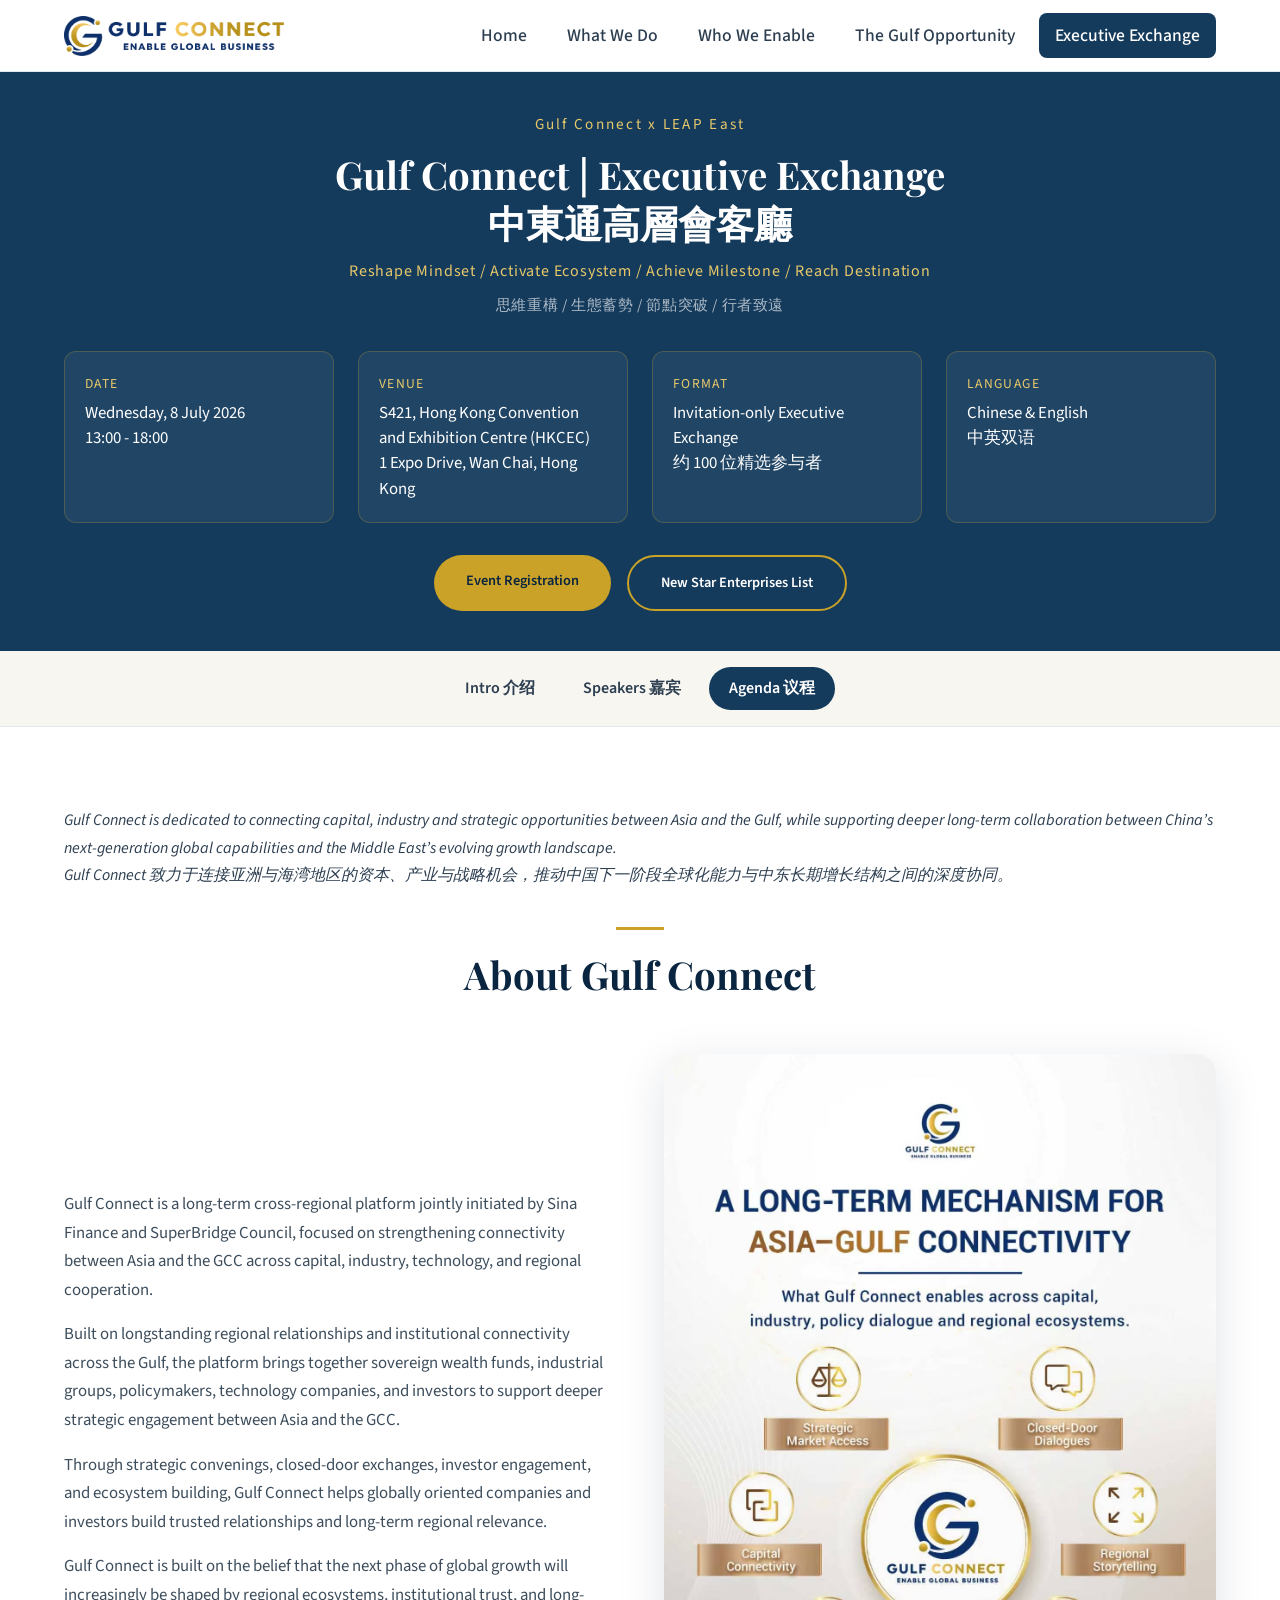
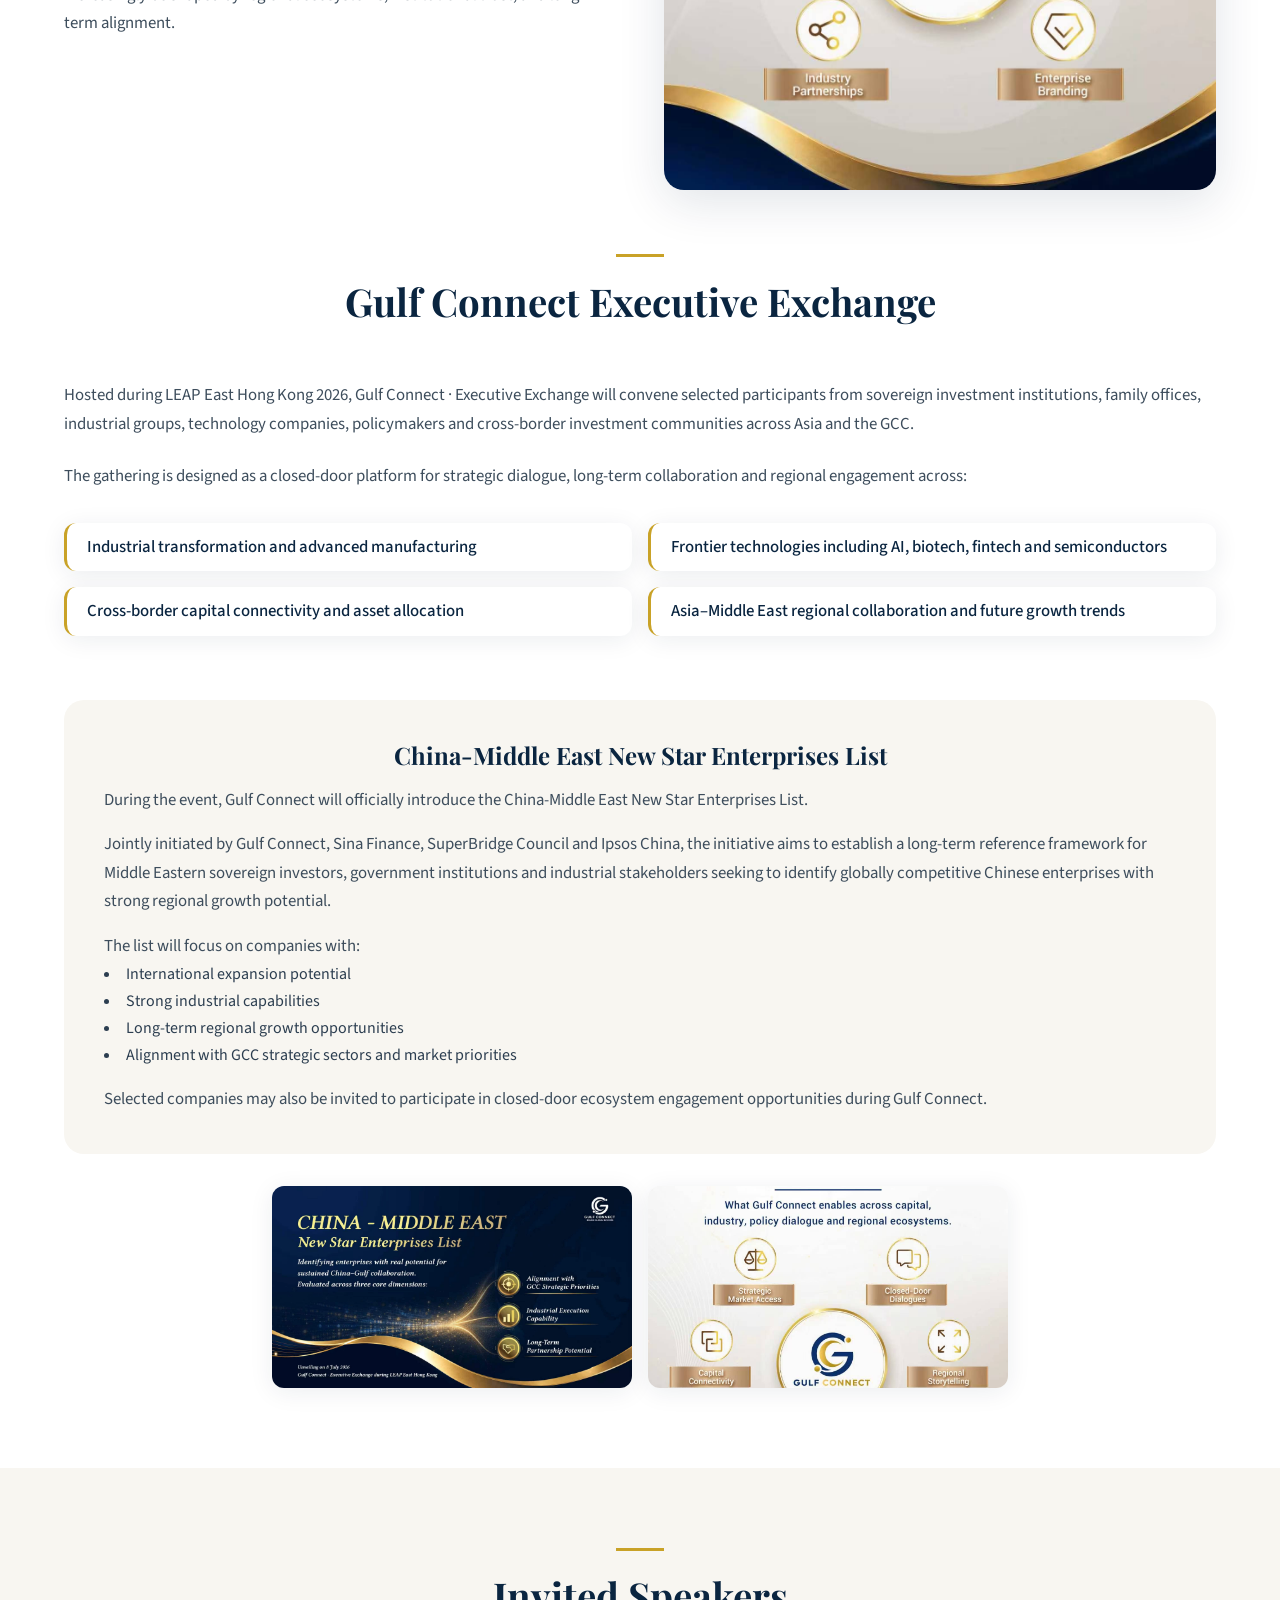
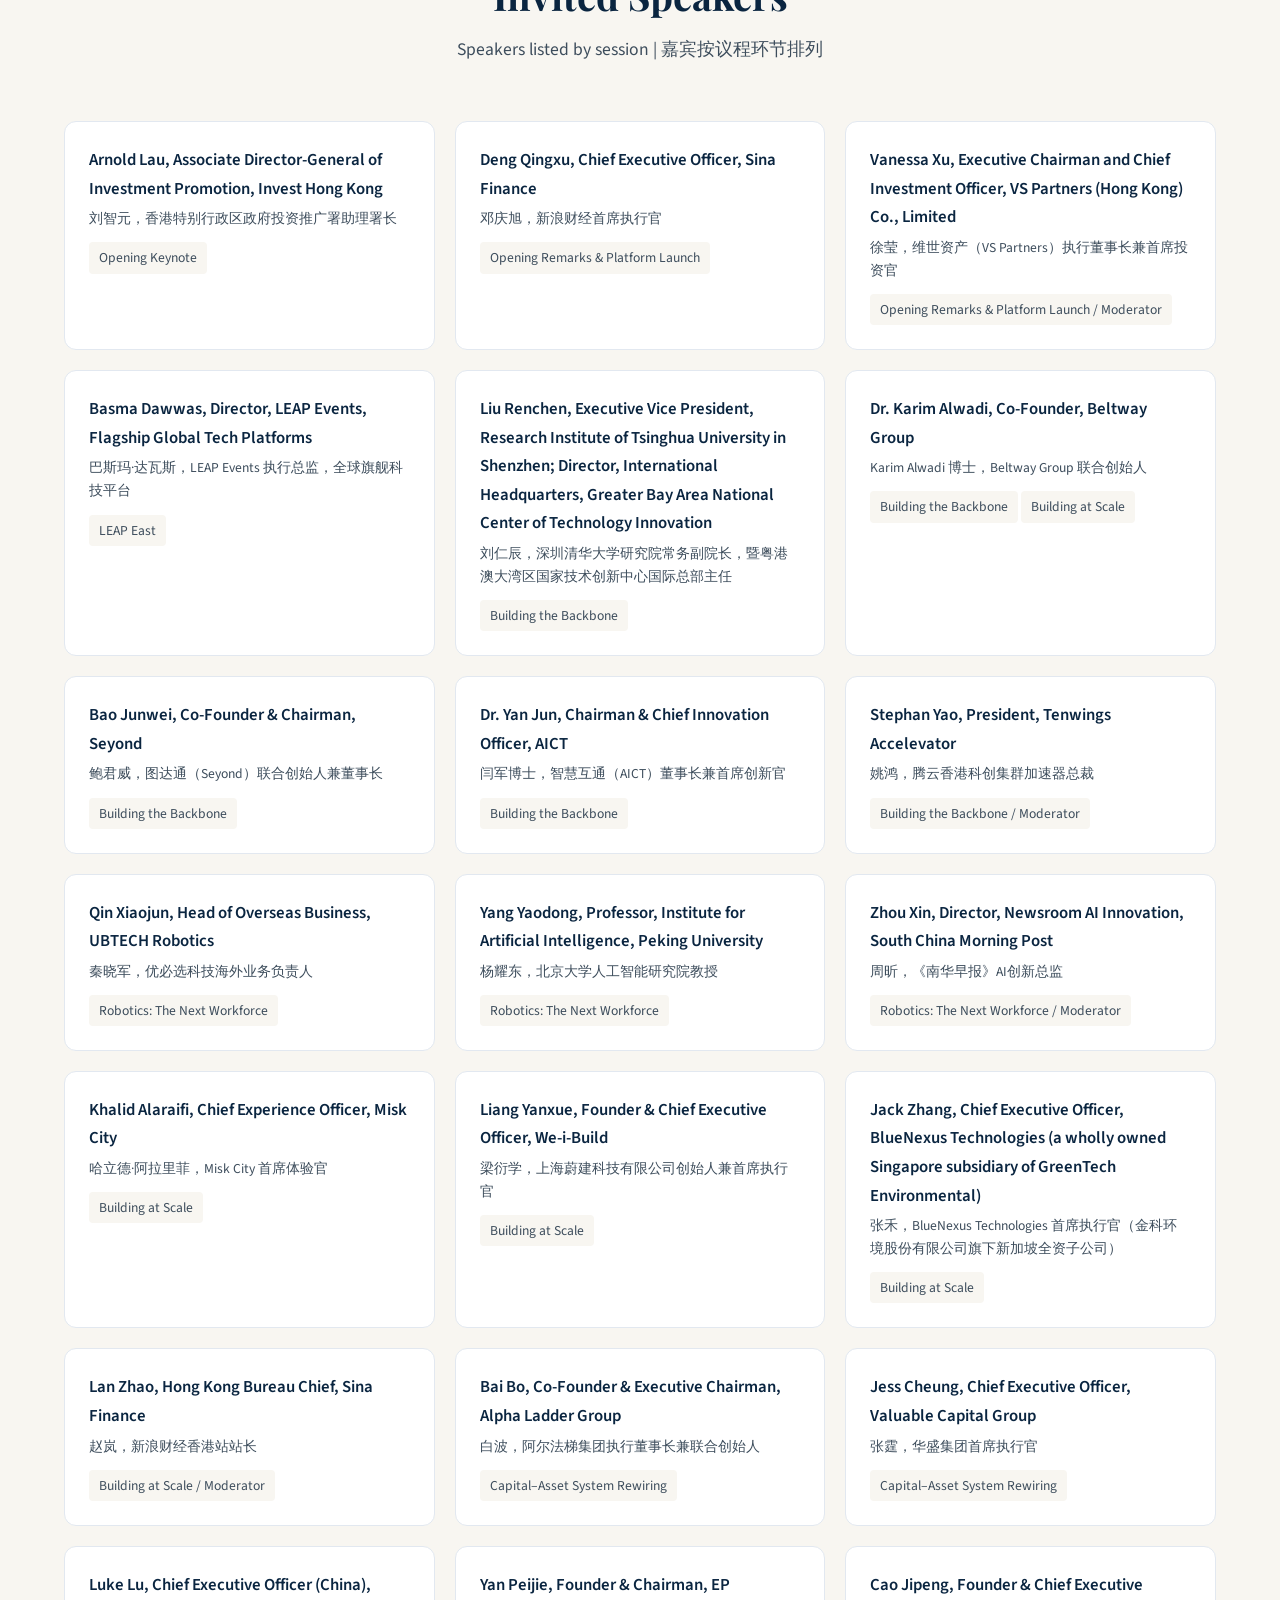
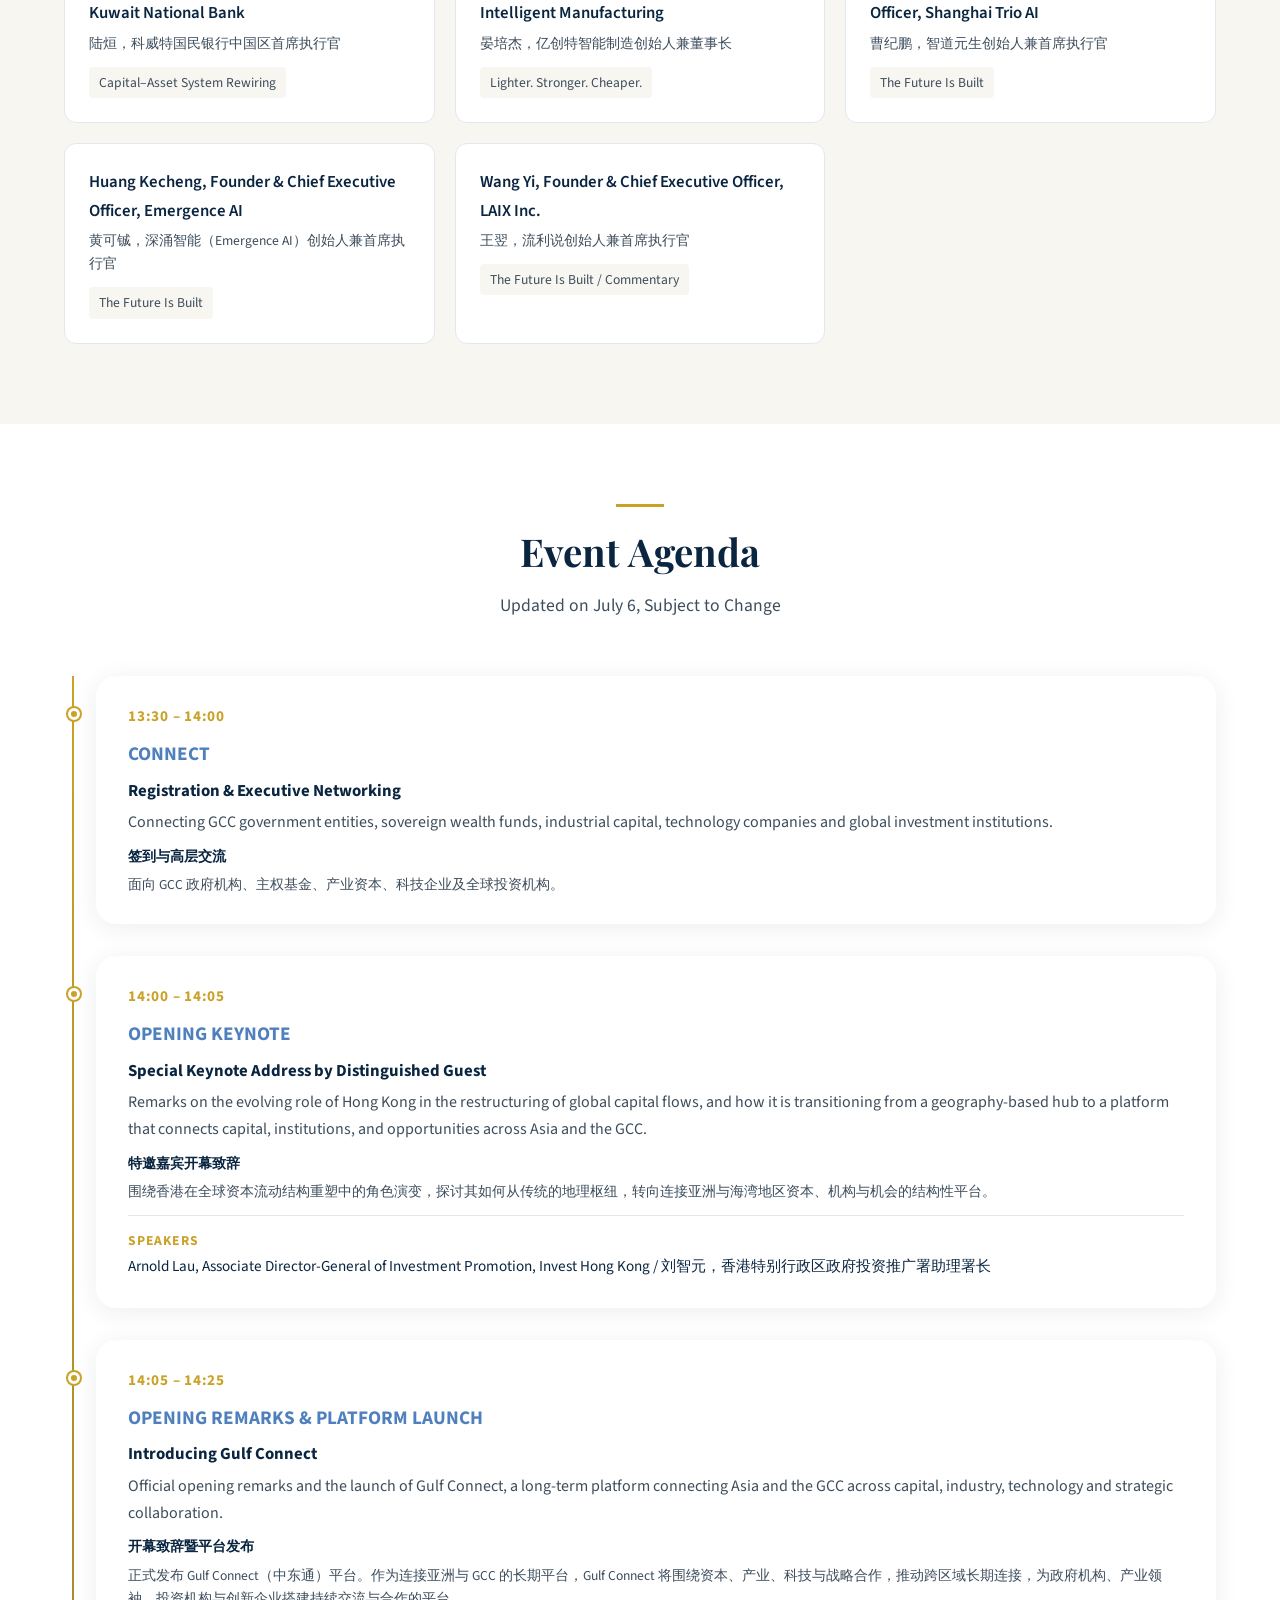
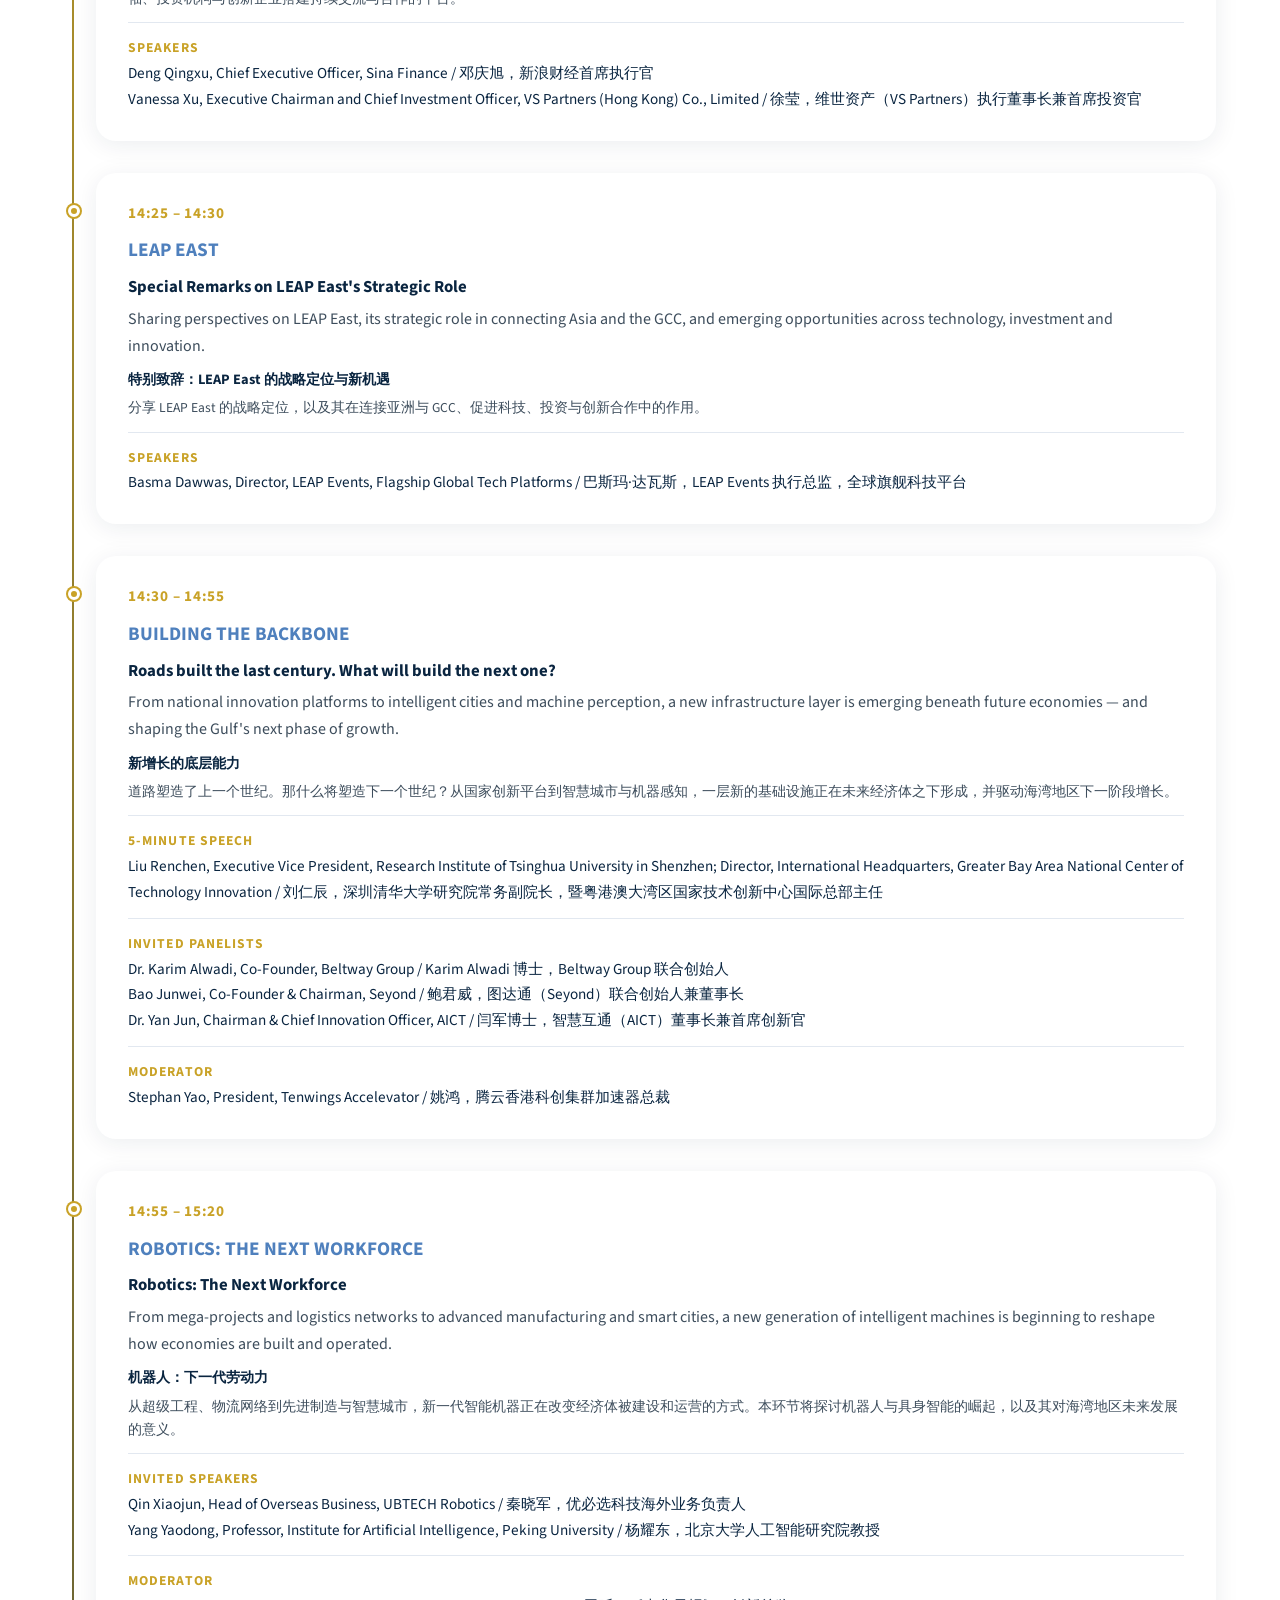
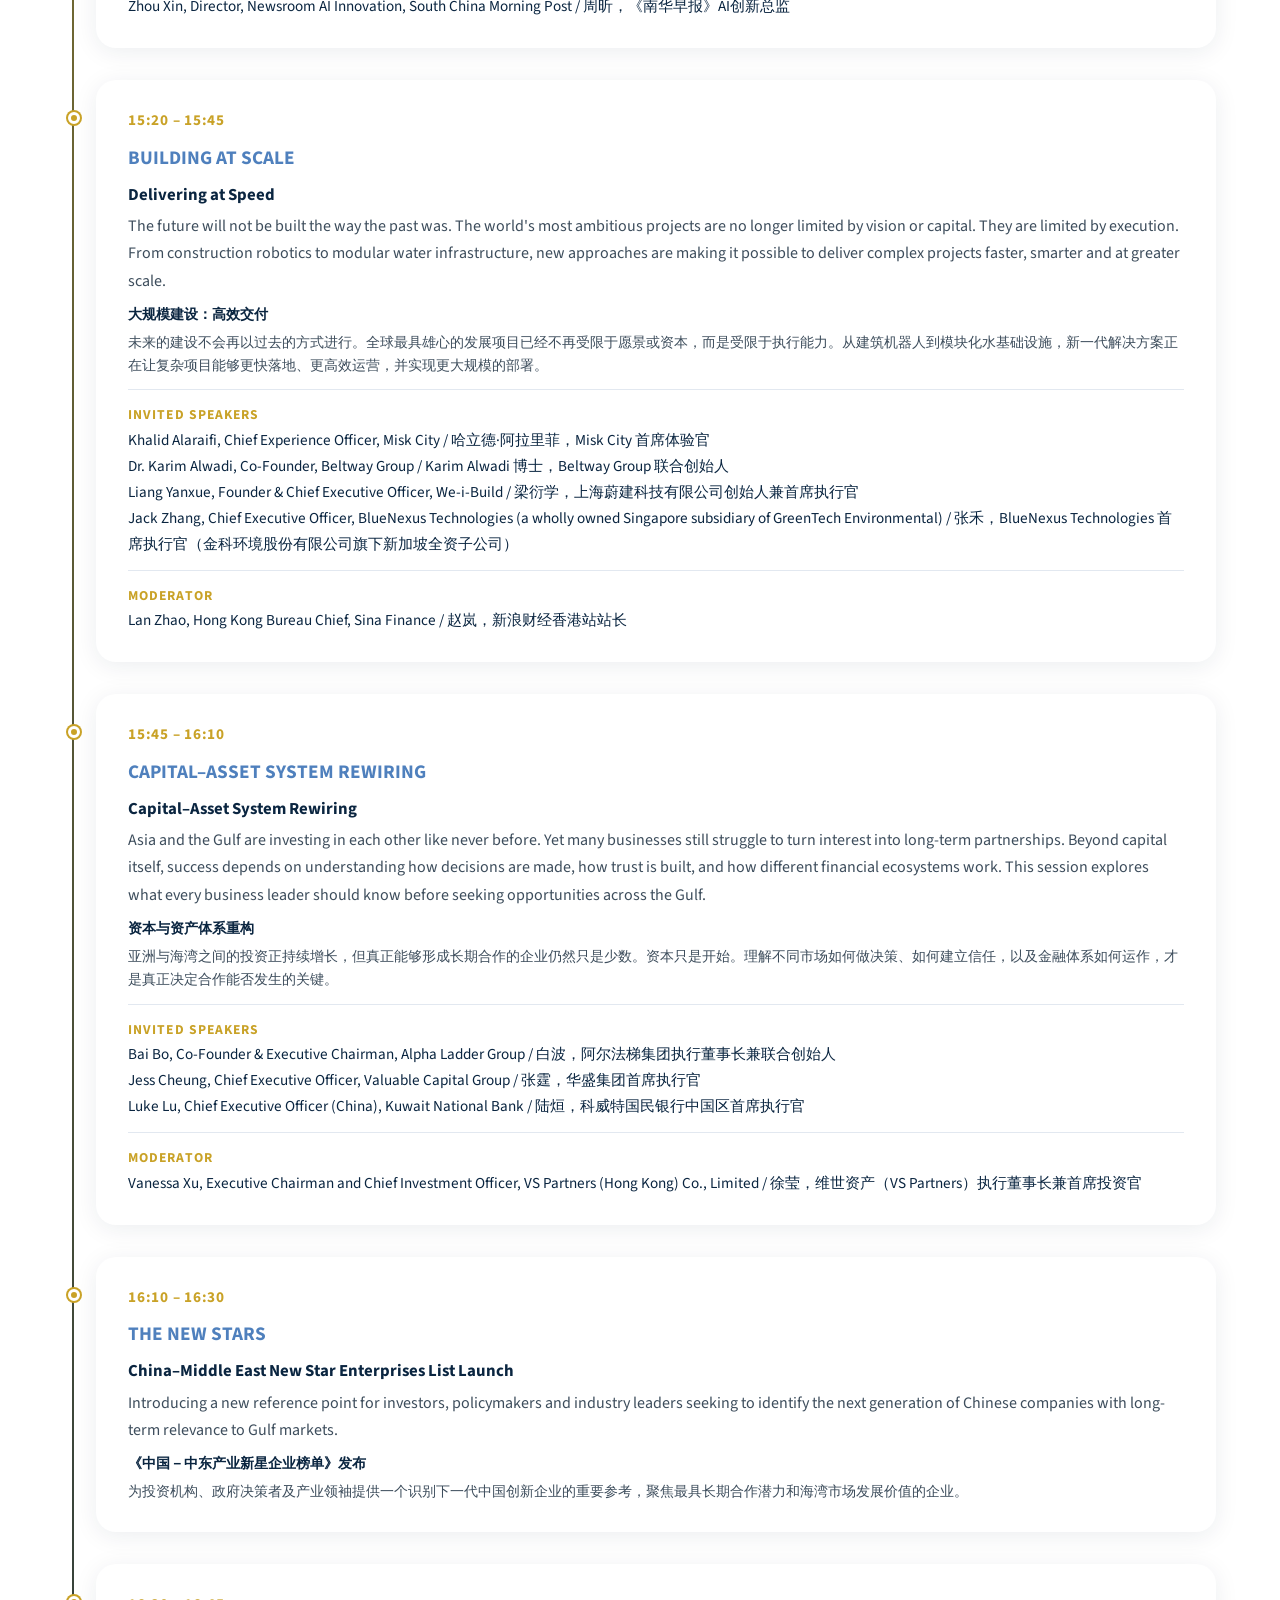
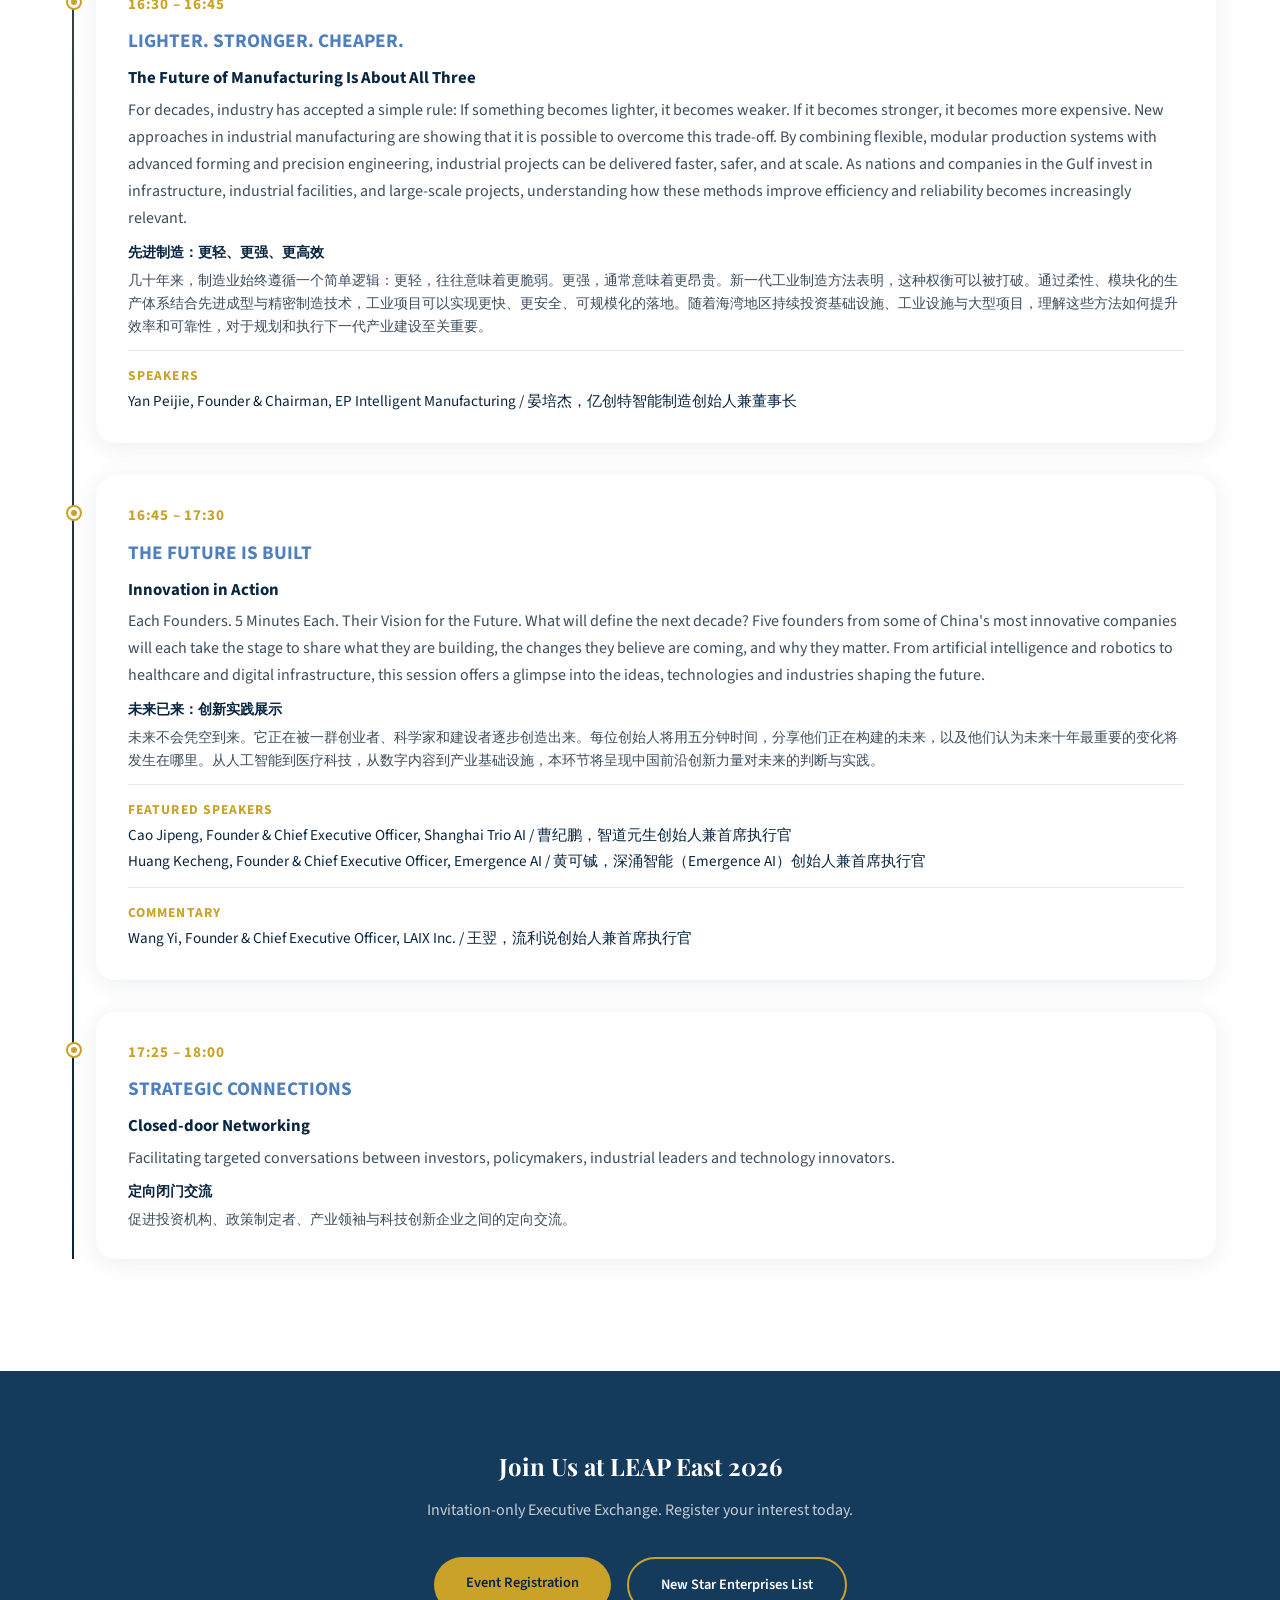
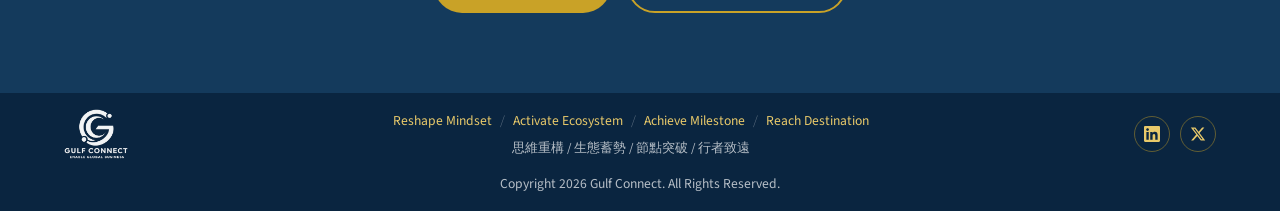
==== commit 6ffd5a3e: "fix" ====
--- a/executive-exchange.html
+++ b/executive-exchange.html
@@ -148,7 +148,7 @@
 
         <div class="speaker-card">
           <div class="org-en">Arnold Lau, Associate Director-General of Investment Promotion, Invest Hong Kong</div>
-          <div class="org-zh">刘智元，投资推广署助理署长，投资推广署</div>
+          <div class="org-zh">刘智元，香港特别行政区政府投资推广署助理署长</div>
           <span class="session-tag">Opening Keynote</span>
         </div>
 
@@ -321,7 +321,7 @@
           <p class="agenda-subtitle-zh">特邀嘉宾开幕致辞</p>
           <p class="agenda-desc-zh">围绕香港在全球资本流动结构重塑中的角色演变，探讨其如何从传统的地理枢纽，转向连接亚洲与海湾地区资本、机构与机会的结构性平台。</p>
 
-          <div class="agenda-speakers"><strong>Speakers</strong><br>Arnold Lau, Associate Director-General of Investment Promotion, Invest Hong Kong / 刘智元，投资推广署助理署长，投资推广署</div>
+          <div class="agenda-speakers"><strong>Speakers</strong><br>Arnold Lau, Associate Director-General of Investment Promotion, Invest Hong Kong / 刘智元，香港特别行政区政府投资推广署助理署长</div>
         </div>
 
         <div class="agenda-item">
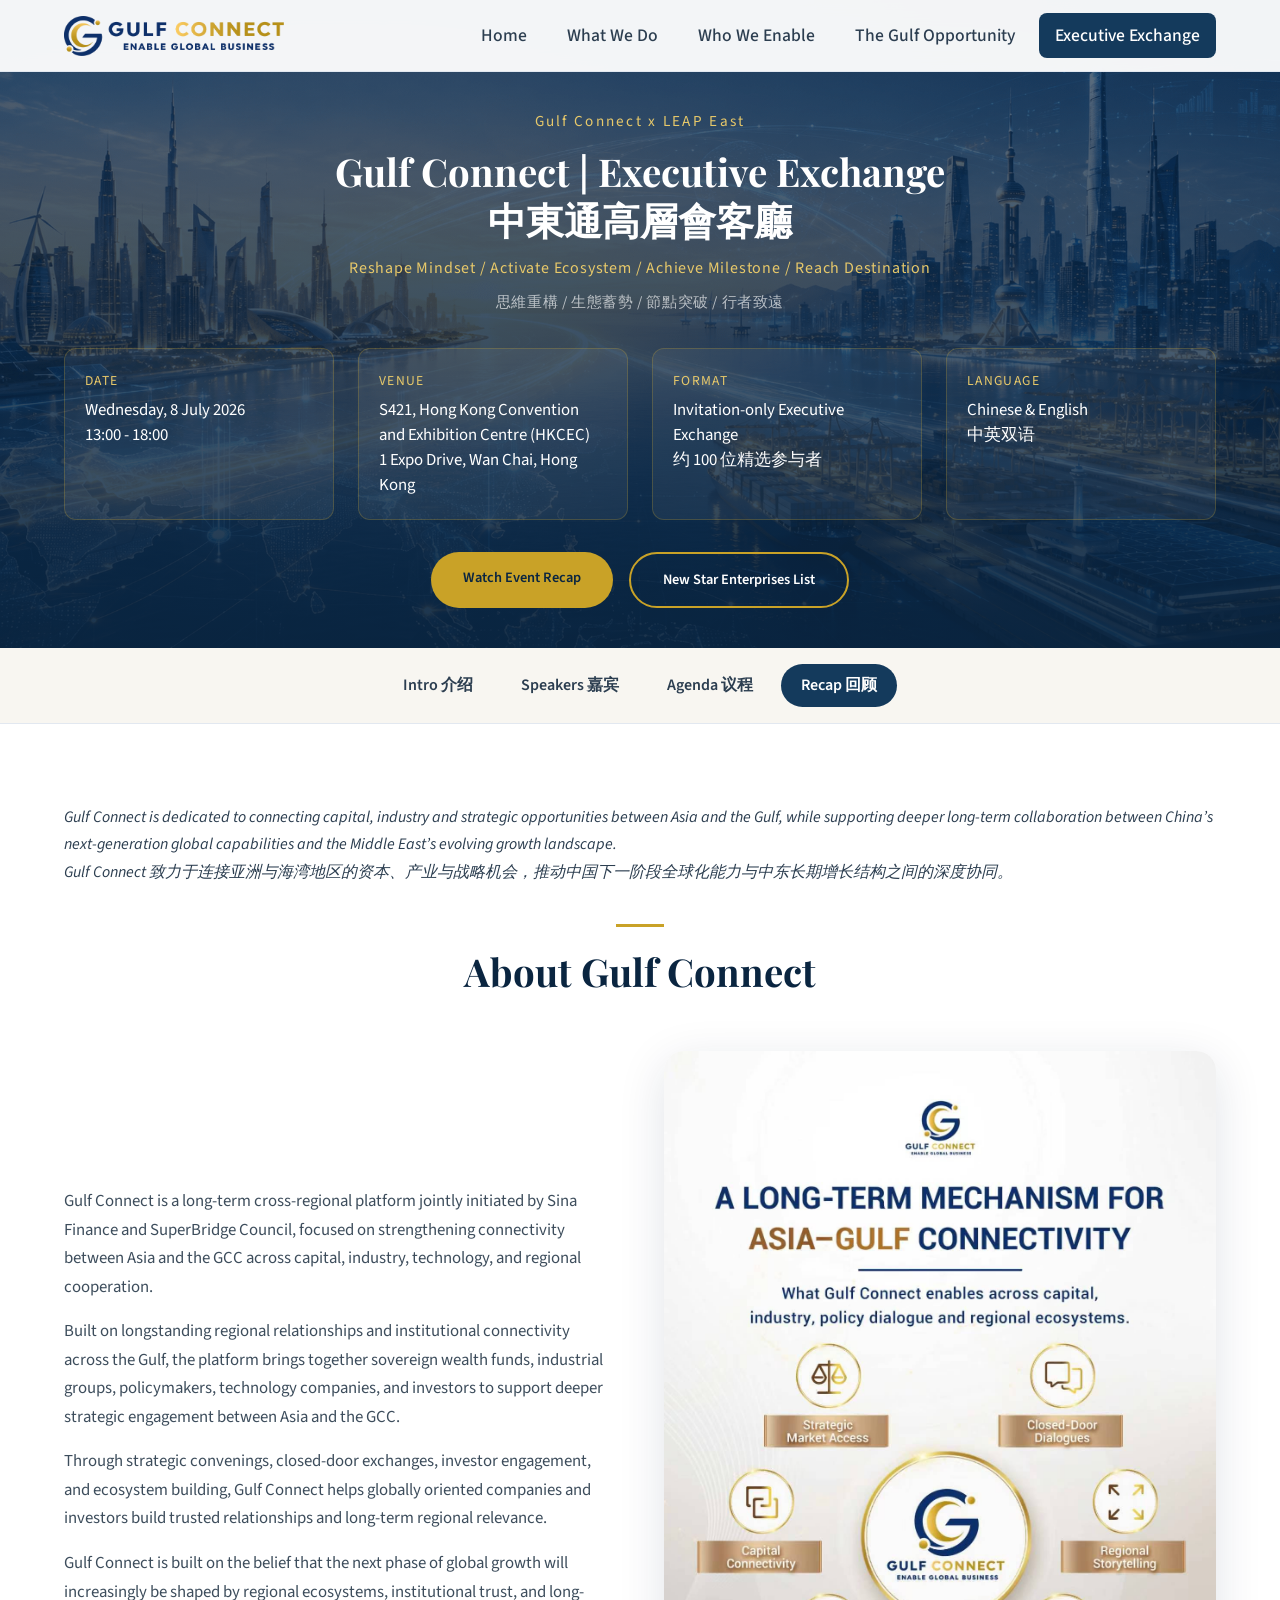
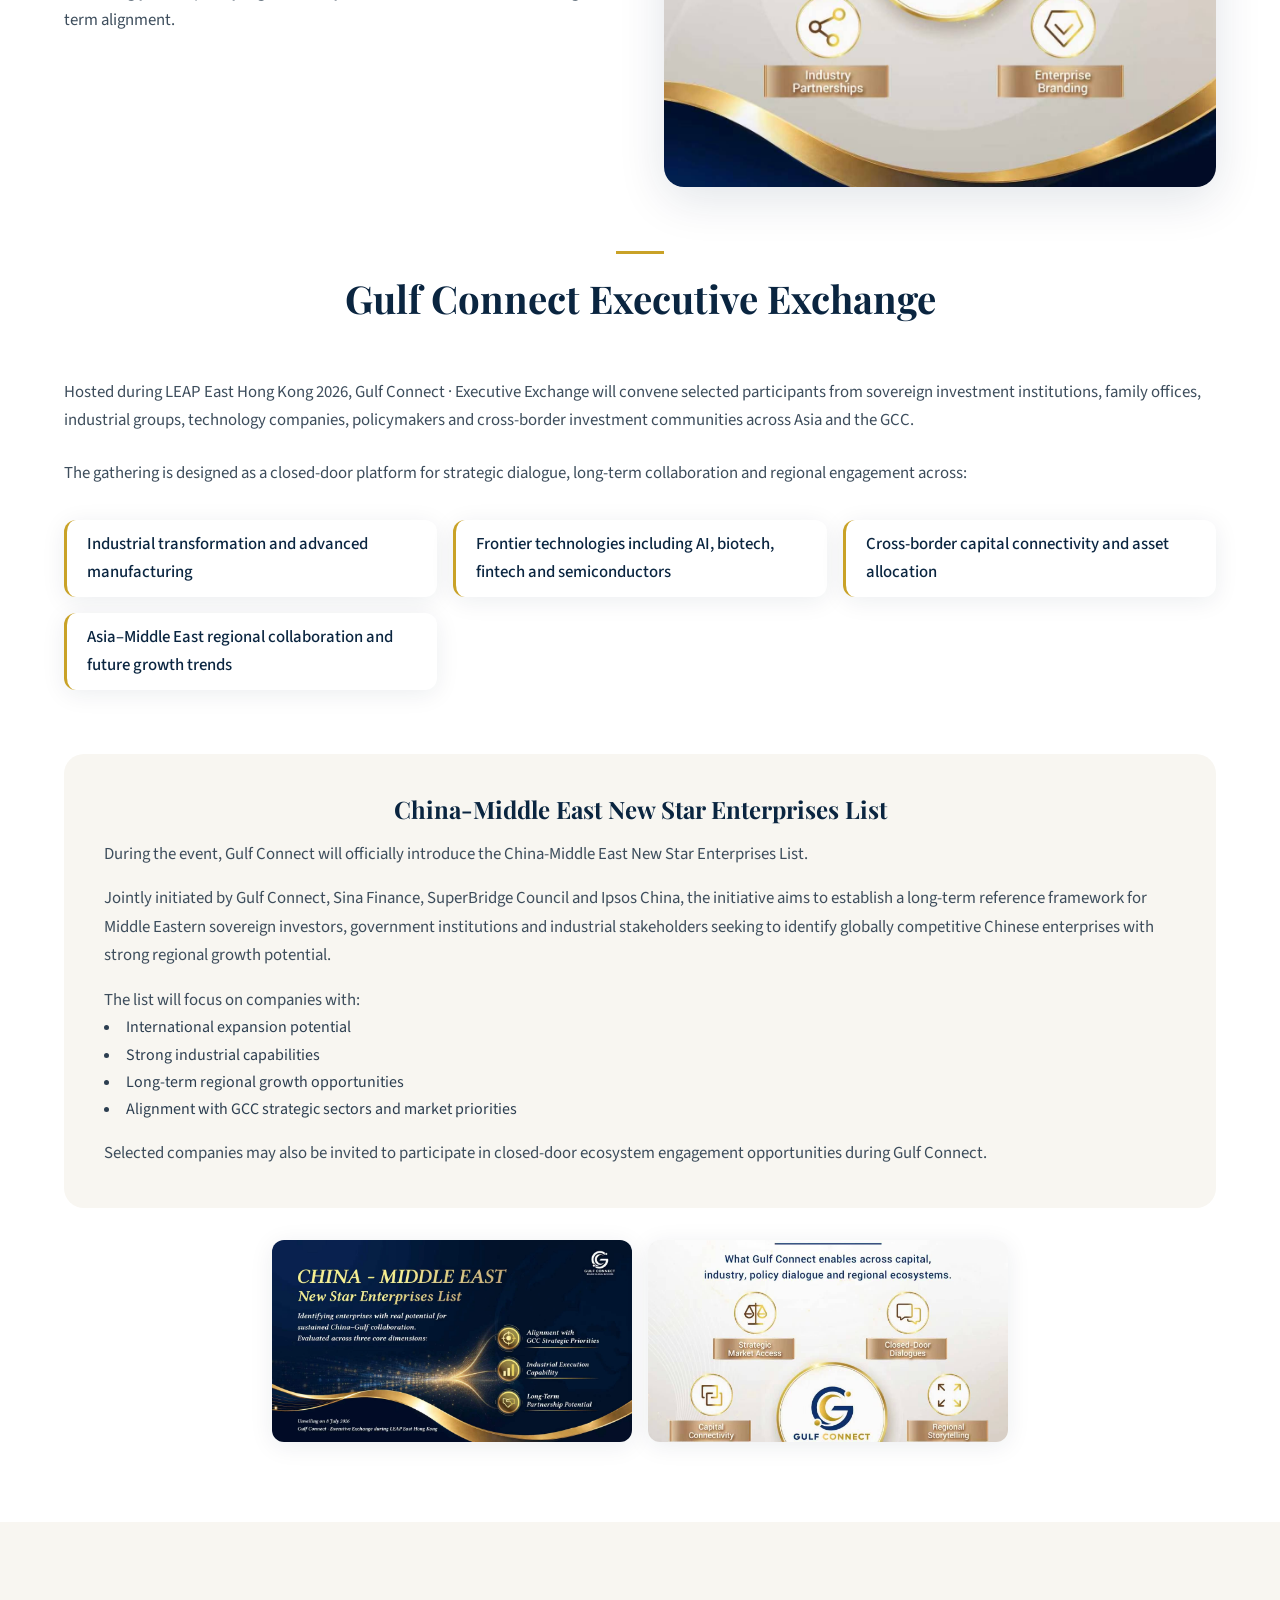
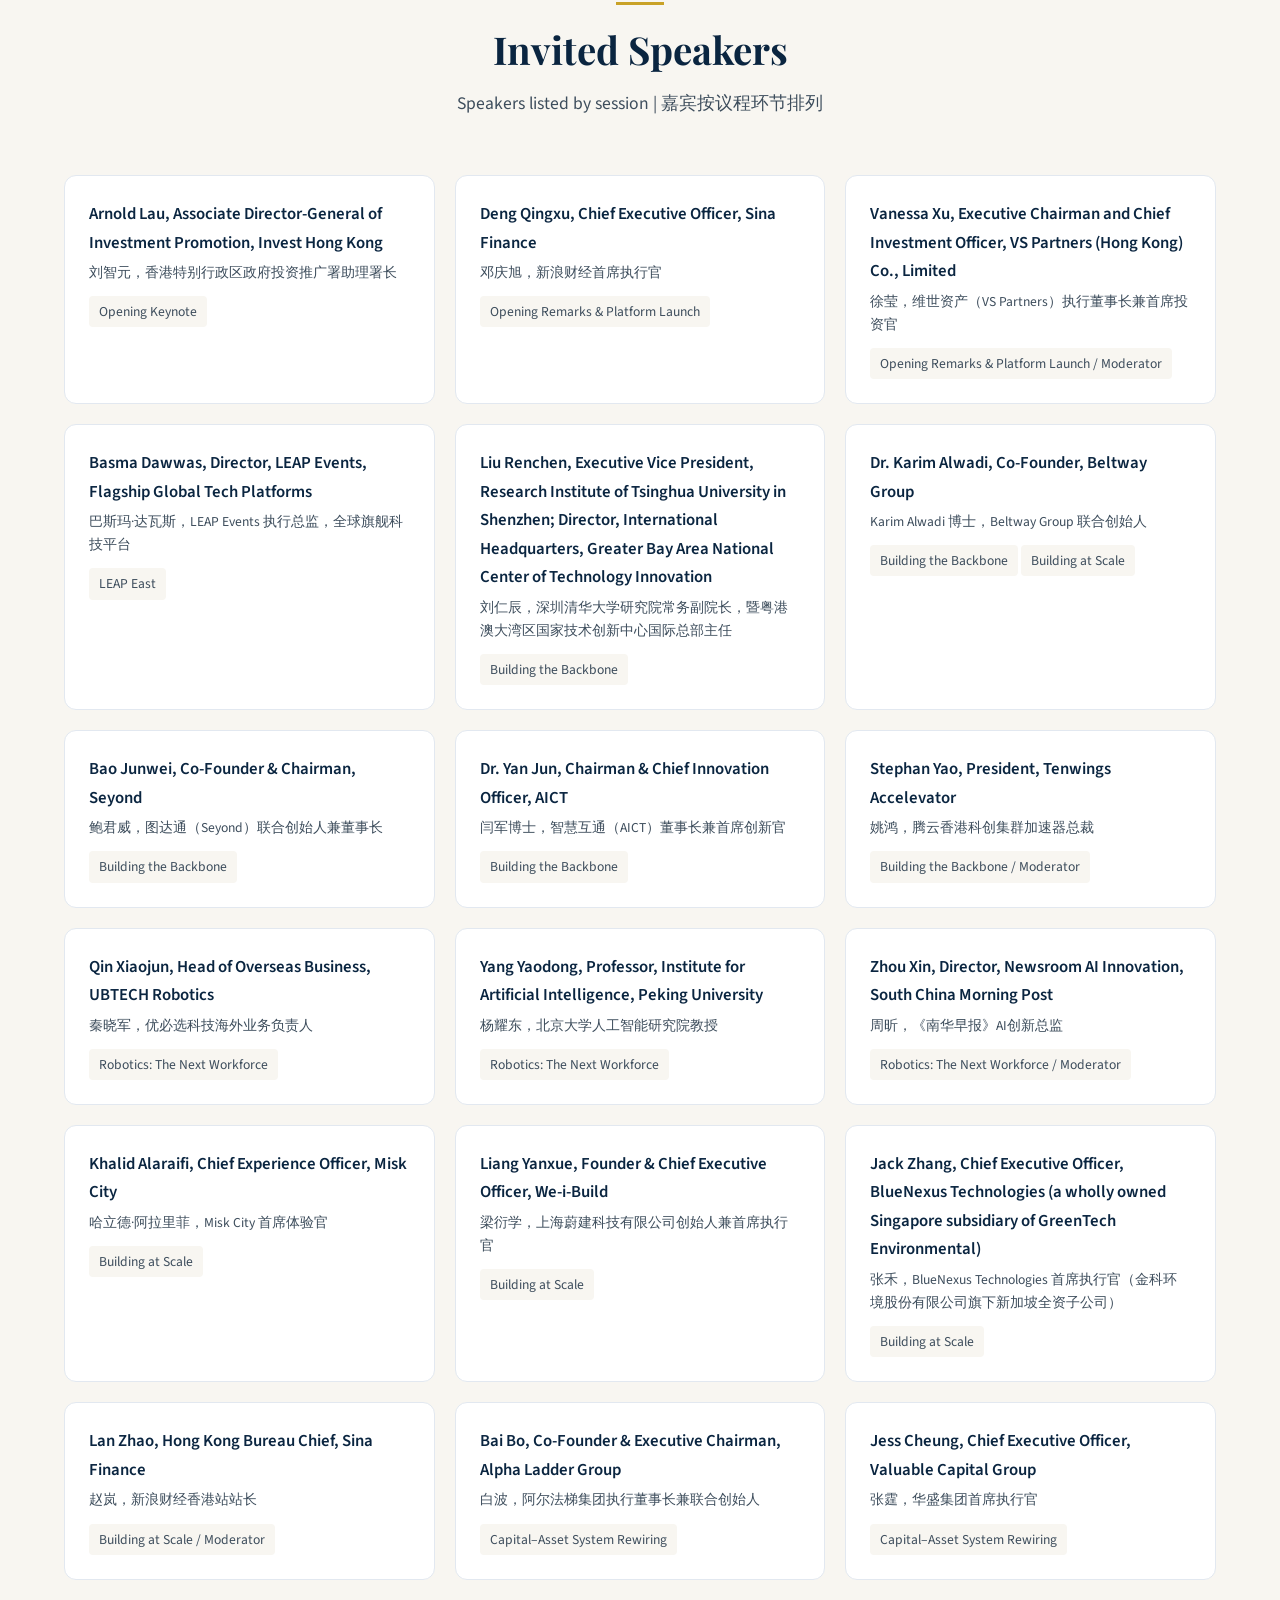
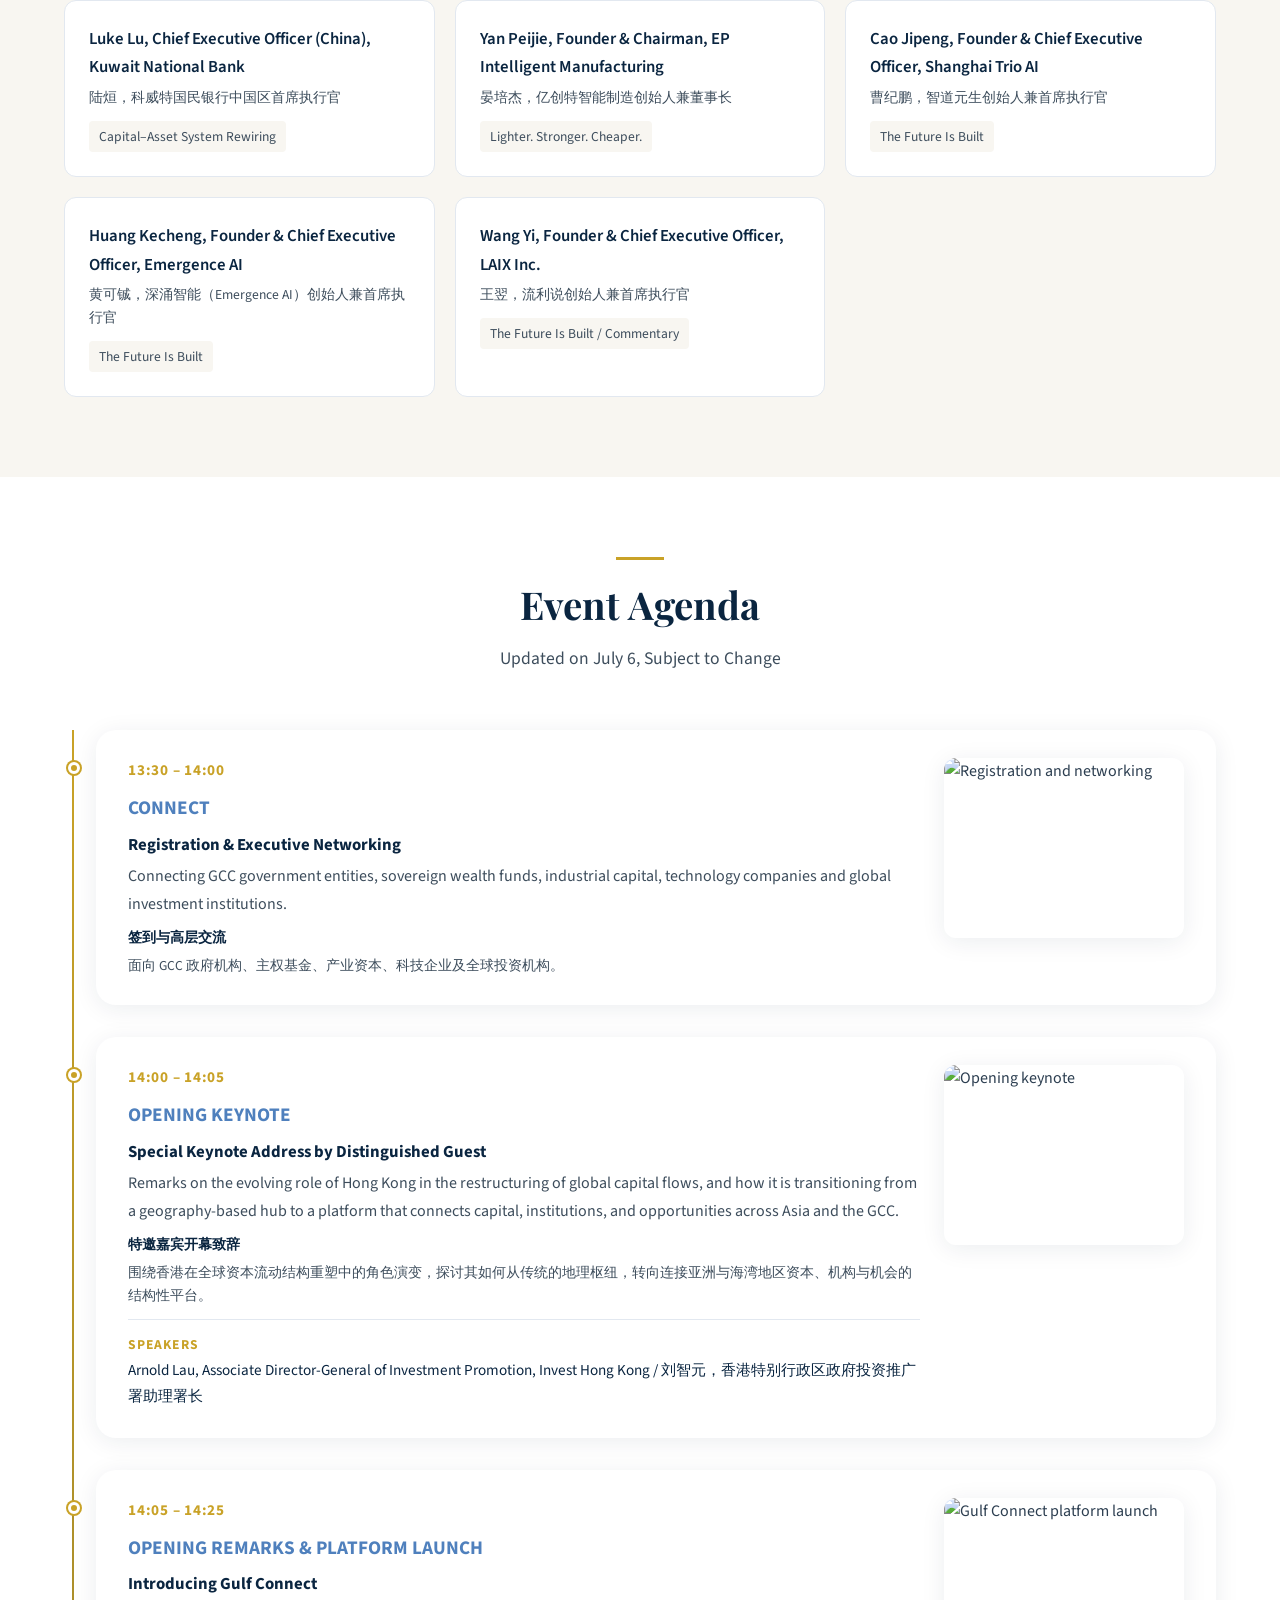
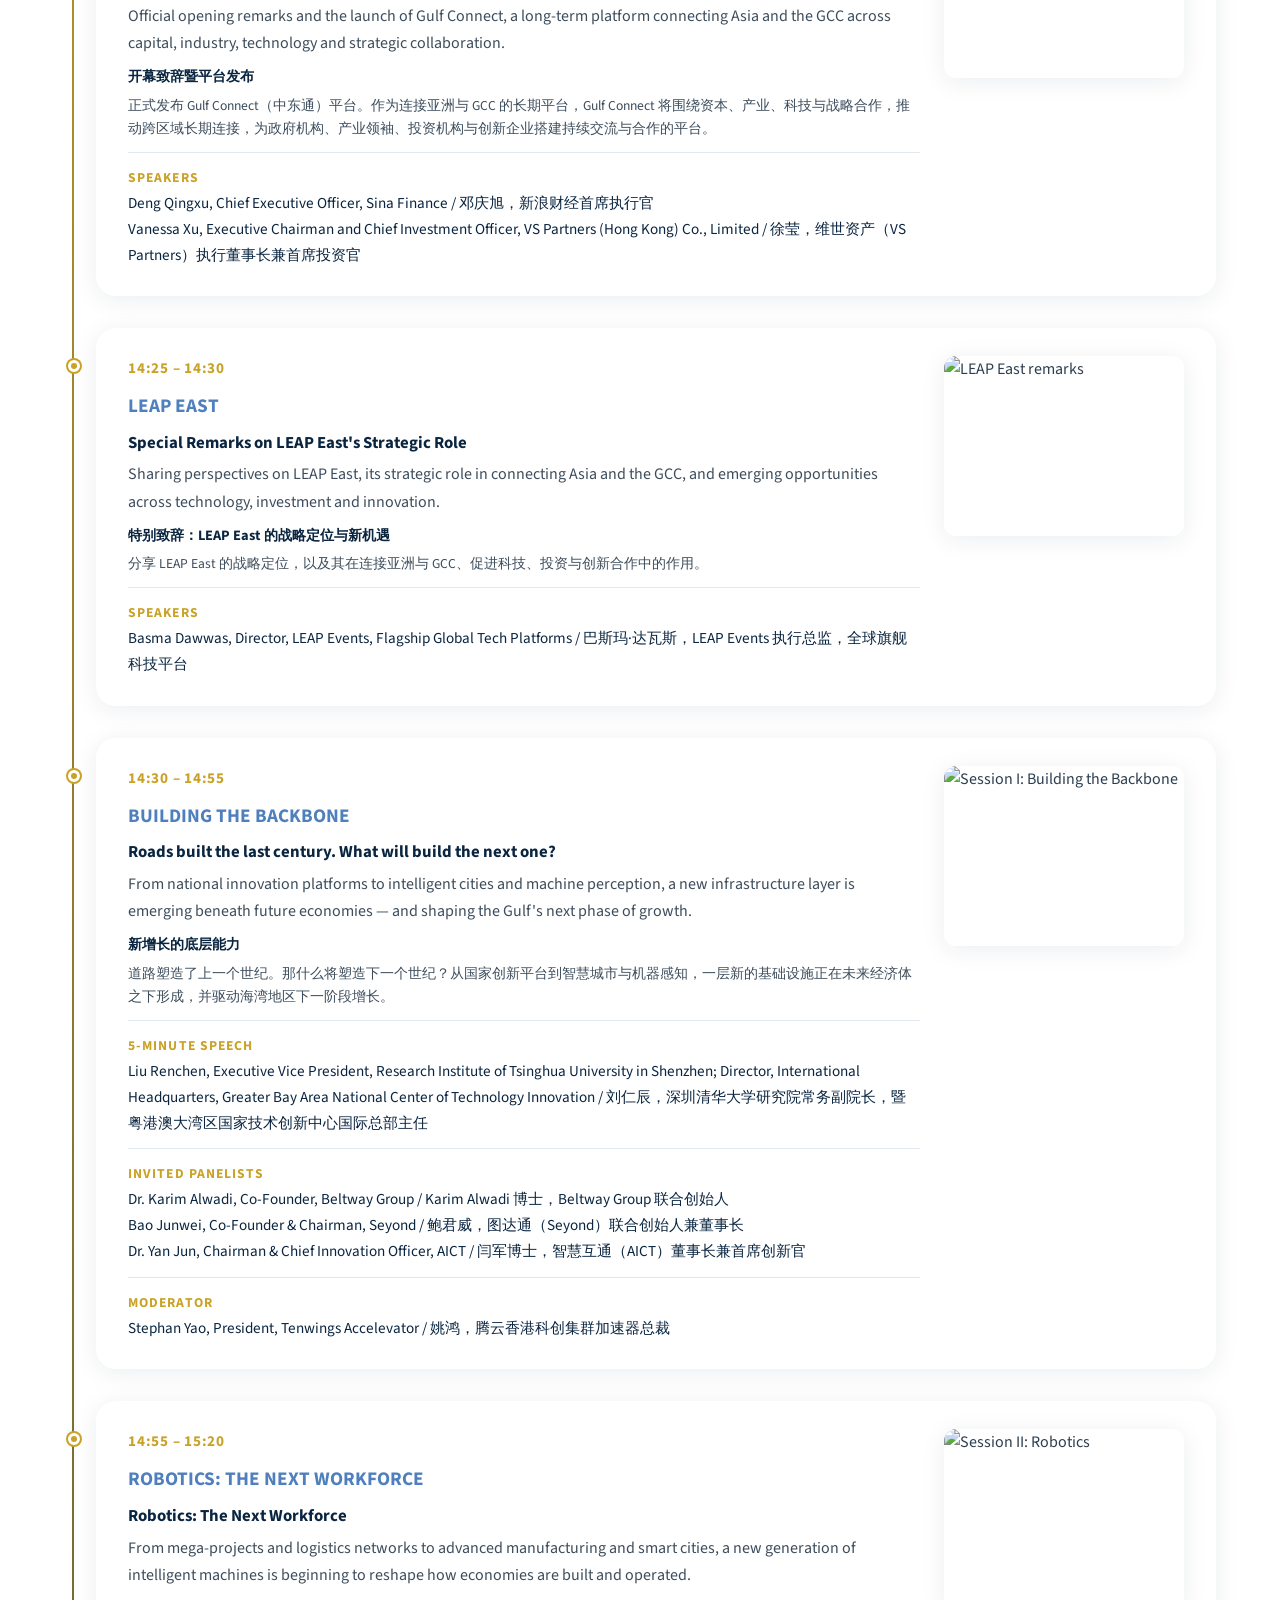
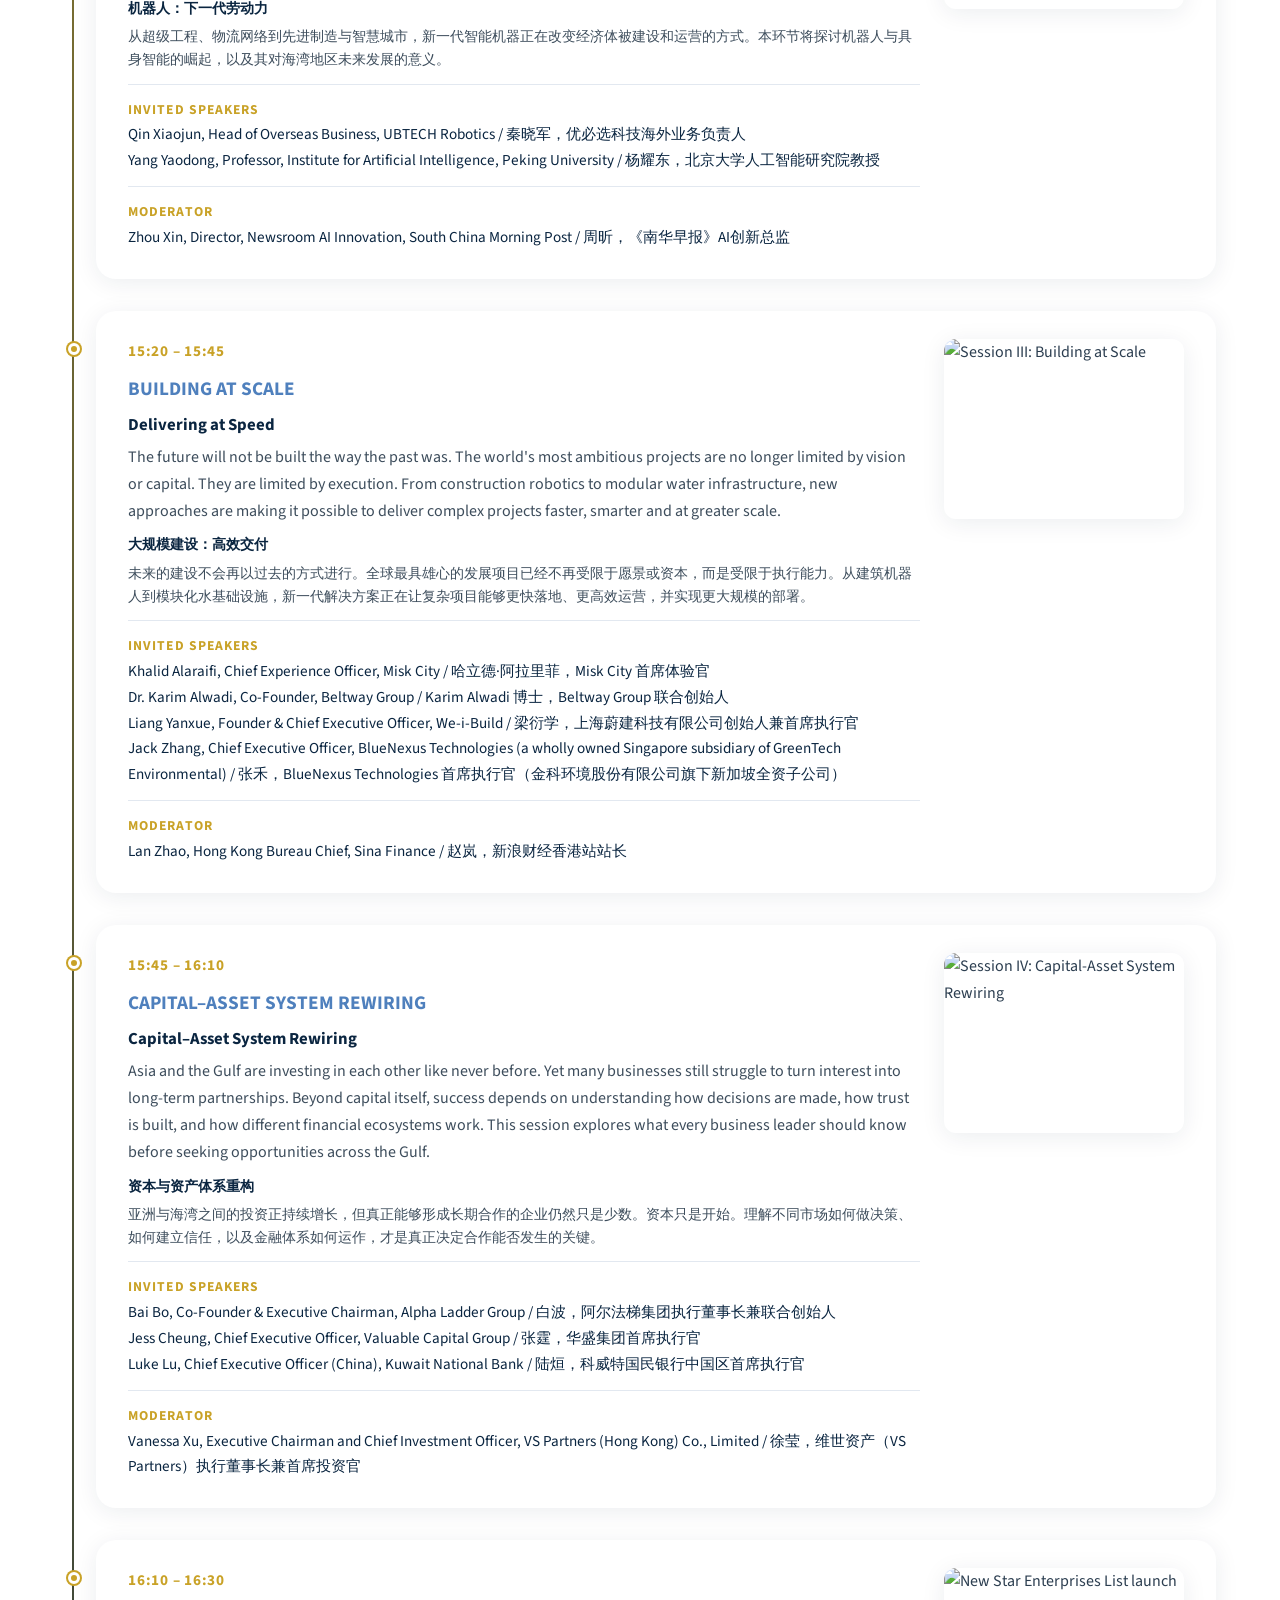
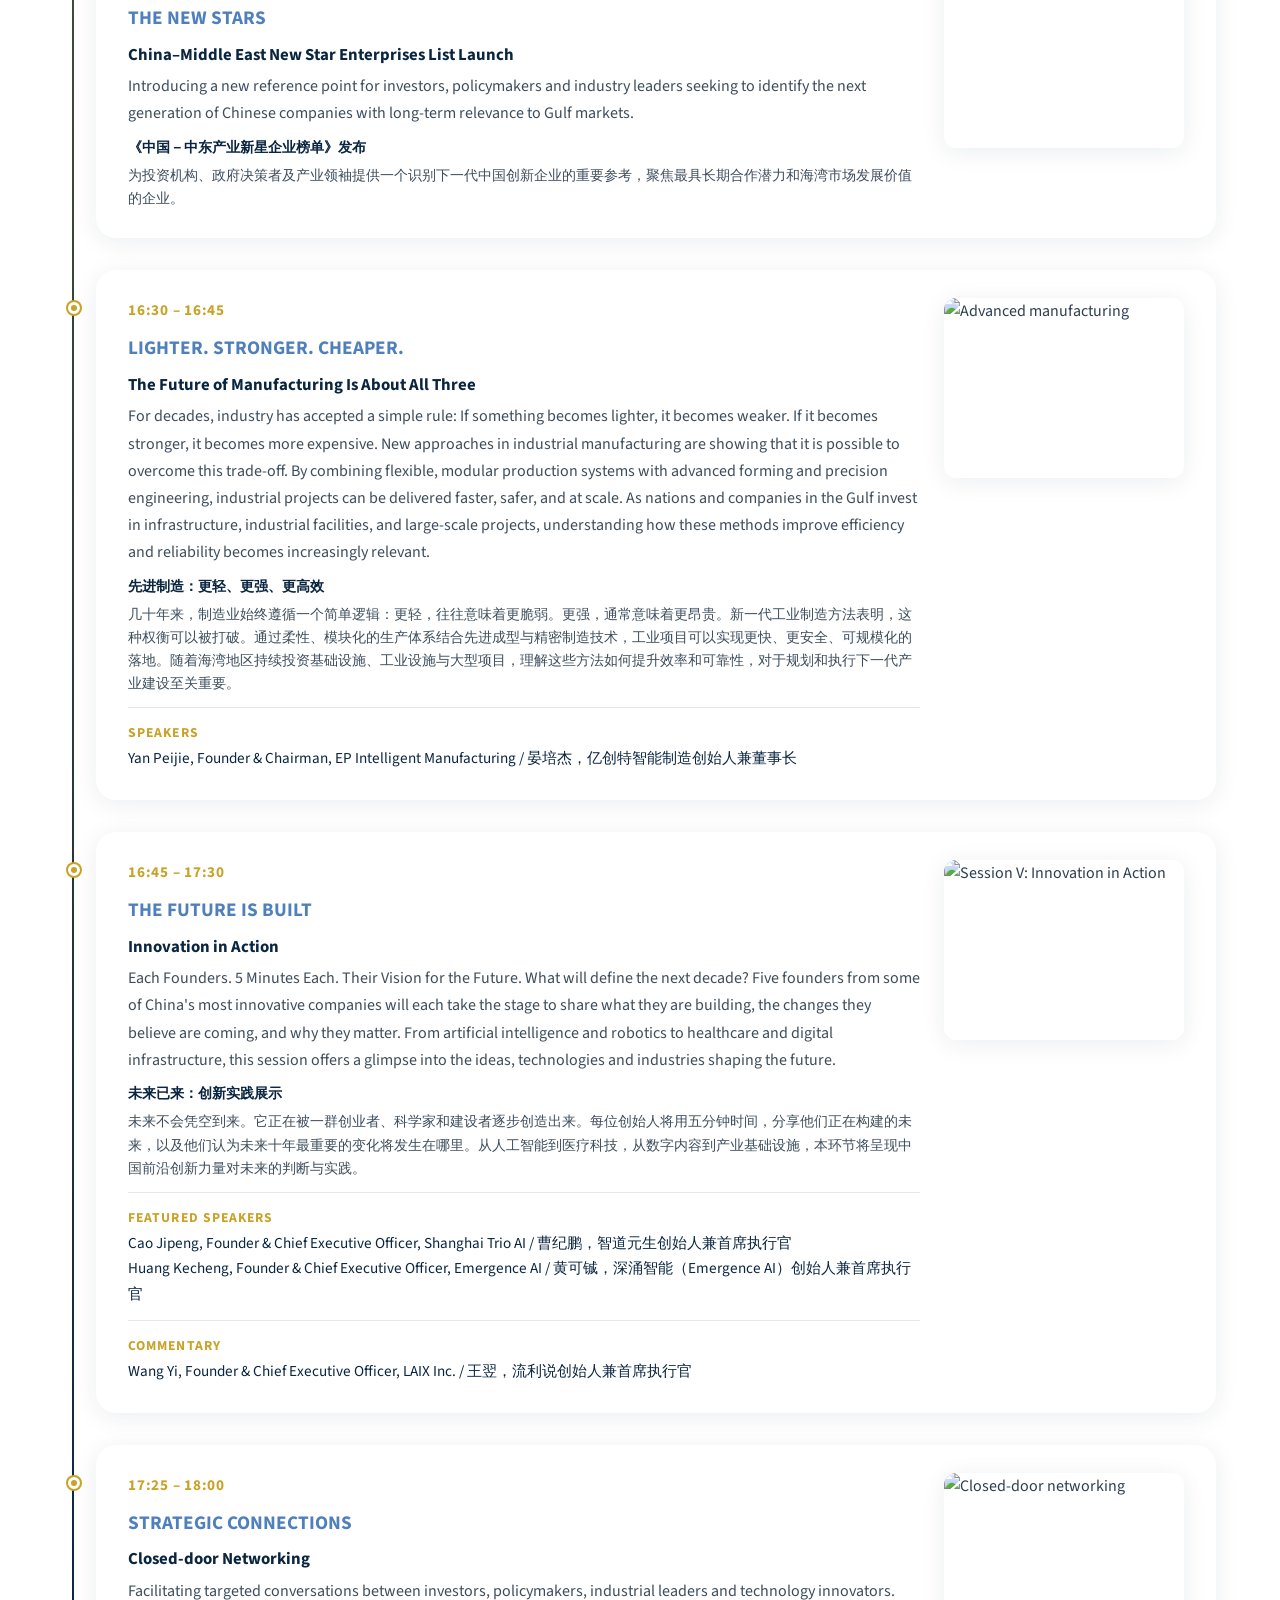
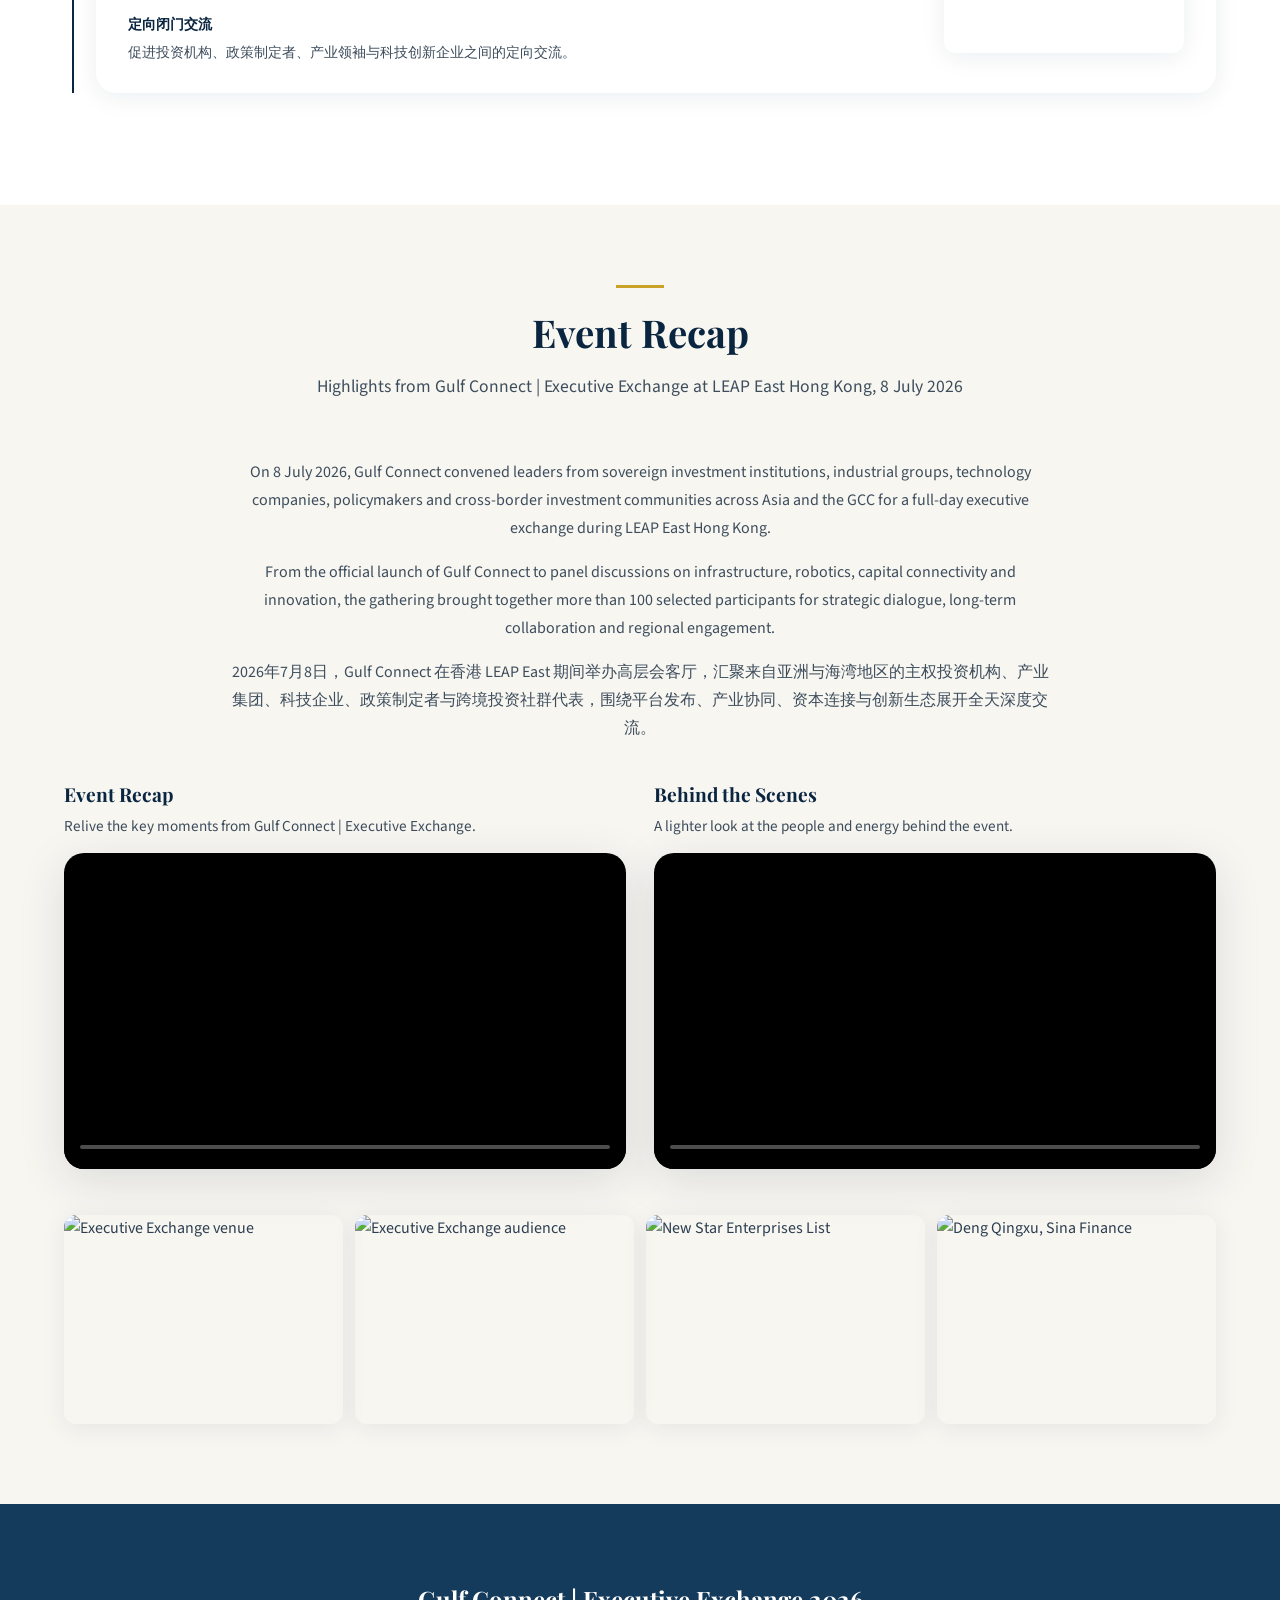
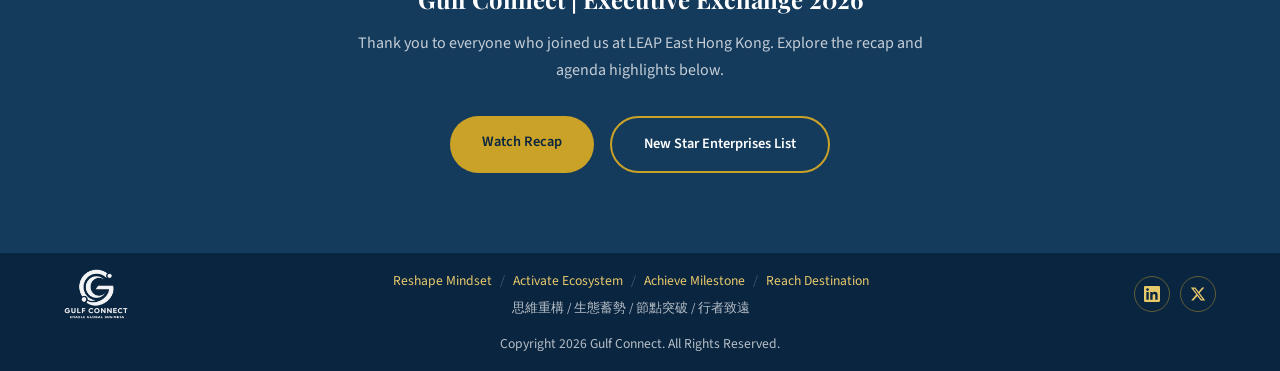
==== commit 33035347: "after event1" ====
--- a/executive-exchange.html
+++ b/executive-exchange.html
@@ -8,9 +8,10 @@
   <link rel="preconnect" href="https://fonts.googleapis.com">
   <link rel="preconnect" href="https://fonts.gstatic.com" crossorigin>
   <link href="https://fonts.googleapis.com/css2?family=Playfair+Display:wght@400;700;900&family=Source+Sans+3:wght@300;400;500;600;700&display=swap" rel="stylesheet">
+  <link rel="preconnect" href="https://media.gulfconnect.org">
   <link rel="stylesheet" href="css/style.css">
 </head>
-<body>
+<body class="executive-page">
 
   <header class="site-header">
     <div class="header-inner">
@@ -37,45 +38,48 @@
     </nav>
   </header>
 
-  <section class="event-hero">
-    <!-- <img src="img2/a34c0ac62d26b188b930e2620a4261fb.jpg" alt="Gulf Connect Executive Exchange" class="event-hero-img"> -->
+  <section class="event-hero event-hero-video-wrap">
+    <video class="event-hero-video" autoplay muted loop playsinline webkit-playsinline preload="auto" poster="img/Our Mission_3.png">
+      <source src="https://media.gulfconnect.org/video/Home_Earth.mp4" type="video/mp4">
+    </video>
+    <div class="event-hero-overlay"></div>
+    <div class="event-hero-info event-hero-info-overlay">
+      <div class="container">
+        <p class="hero-eyebrow" style="text-align:center;margin-bottom:12px;">Gulf Connect x LEAP East</p>
+        <h1 style="color:#fff;text-align:center;font-size:clamp(1.6rem,4vw,2.4rem);margin-bottom:12px;">Gulf Connect | Executive Exchange<br>中東通高層會客廳</h1>
+        <p style="text-align:center;color:var(--gold-light);margin-bottom:8px;letter-spacing:0.05em;">Reshape Mindset / Activate Ecosystem / Achieve Milestone / Reach Destination</p>
+        <p style="text-align:center;color:rgba(255,255,255,0.65);margin-bottom:32px;font-size:0.95rem;letter-spacing:0.04em;">思維重構 / 生態蓄勢 / 節點突破 / 行者致遠</p>
+        <div class="event-meta">
+          <div class="event-meta-item">
+            <div class="label">Date</div>
+            <div class="value">Wednesday, 8 July 2026<br>13:00 - 18:00</div>
+          </div>
+          <div class="event-meta-item">
+            <div class="label">Venue</div>
+            <div class="value">S421, Hong Kong Convention and Exhibition Centre (HKCEC)<br>1 Expo Drive, Wan Chai, Hong Kong</div>
+          </div>
+          <div class="event-meta-item">
+            <div class="label">Format</div>
+            <div class="value">Invitation-only Executive Exchange<br>约 100 位精选参与者</div>
+          </div>
+          <div class="event-meta-item">
+            <div class="label">Language</div>
+            <div class="value">Chinese &amp; English<br>中英双语</div>
+          </div>
+        </div>
+        <div class="cta-group" style="justify-content:center;margin-top:32px;">
+          <a href="#recap" class="btn btn-primary">Watch Event Recap</a>
+          <a href="https://cxsurvey.ipsos.cn/survey2c/#/answer?id=SMDwBaKz4kbZML0HAI" class="btn btn-outline" target="_blank" rel="noopener">New Star Enterprises List</a>
+        </div>
+      </div>
+    </div>
   </section>
 
-  <section class="event-hero-info">
-    <div class="container">
-      <p class="hero-eyebrow" style="text-align:center;margin-bottom:12px;">Gulf Connect x LEAP East</p>
-      <h1 style="color:#fff;text-align:center;font-size:clamp(1.6rem,4vw,2.4rem);margin-bottom:12px;">Gulf Connect | Executive Exchange<br>中東通高層會客廳</h1>
-      <p style="text-align:center;color:var(--gold-light);margin-bottom:8px;letter-spacing:0.05em;">Reshape Mindset / Activate Ecosystem / Achieve Milestone / Reach Destination</p>
-      <p style="text-align:center;color:rgba(255,255,255,0.65);margin-bottom:32px;font-size:0.95rem;letter-spacing:0.04em;">思維重構 / 生態蓄勢 / 節點突破 / 行者致遠</p>
-      <div class="event-meta">
-        <div class="event-meta-item">
-          <div class="label">Date</div>
-          <div class="value">Wednesday, 8 July 2026<br>13:00 - 18:00</div>
-        </div>
-        <div class="event-meta-item">
-          <div class="label">Venue</div>
-          <div class="value">S421, Hong Kong Convention and Exhibition Centre (HKCEC)<br>1 Expo Drive, Wan Chai, Hong Kong</div>
-        </div>
-        <div class="event-meta-item">
-          <div class="label">Format</div>
-          <div class="value">Invitation-only Executive Exchange<br>约 100 位精选参与者</div>
-        </div>
-        <div class="event-meta-item">
-          <div class="label">Language</div>
-          <div class="value">Chinese &amp; English<br>中英双语</div>
-        </div>
-      </div>
-      <div class="cta-group" style="justify-content:center;margin-top:32px;">
-        <a href="https://meeting.hyterp.cn/website/10024/register.html" class="btn btn-primary" target="_blank" rel="noopener">Event Registration</a>
-        <a href="https://cxsurvey.ipsos.cn/survey2c/#/answer?id=SMDwBaKz4kbZML0HAI" class="btn btn-outline" target="_blank" rel="noopener">New Star Enterprises List</a>
-      </div>
-    </div>
-  </section>
-
   <nav class="event-nav">
-    <a href="#introduction" class="active">Intro 介绍</a>
-    <a href="#speakers">Speakers 嘉宾</a>
-    <a href="#agenda">Agenda 议程</a>
+    <a href="#introduction"><span class="event-nav-en">Intro</span><span class="event-nav-zh">介绍</span></a>
+    <a href="#speakers"><span class="event-nav-en">Speakers</span><span class="event-nav-zh">嘉宾</span></a>
+    <a href="#agenda"><span class="event-nav-en">Agenda</span><span class="event-nav-zh">议程</span></a>
+    <a href="#recap" class="active"><span class="event-nav-en">Recap</span><span class="event-nav-zh">回顾</span></a>
   </nav>
 
   <section class="section" id="introduction">
@@ -304,7 +308,8 @@
 
       <div class="agenda-timeline">
 
-        <div class="agenda-item">
+        <div class="agenda-item has-media">
+          <div class="agenda-item-body">
           <div class="agenda-time">13:30 – 14:00</div>
           <div class="agenda-title">CONNECT</div>
           <p class="agenda-subtitle-en">Registration &amp; Executive Networking</p>
@@ -312,8 +317,11 @@
           <p class="agenda-subtitle-zh">签到与高层交流</p>
           <p class="agenda-desc-zh">面向 GCC 政府机构、主权基金、产业资本、科技企业及全球投资机构。</p>
         </div>
-
-        <div class="agenda-item">
+          <div class="agenda-item-media"><img src="https://media.gulfconnect.org/img/%E4%BC%9A%E5%9C%BA%E7%9B%9B%E5%86%B51.JPG" alt="Registration and networking"></div>
+        </div>
+
+        <div class="agenda-item has-media">
+          <div class="agenda-item-body">
           <div class="agenda-time">14:00 – 14:05</div>
           <div class="agenda-title">OPENING KEYNOTE</div>
           <p class="agenda-subtitle-en">Special Keynote Address by Distinguished Guest</p>
@@ -323,8 +331,11 @@
 
           <div class="agenda-speakers"><strong>Speakers</strong><br>Arnold Lau, Associate Director-General of Investment Promotion, Invest Hong Kong / 刘智元，香港特别行政区政府投资推广署助理署长</div>
         </div>
-
-        <div class="agenda-item">
+          <div class="agenda-item-media"><img src="https://media.gulfconnect.org/img/%E6%9D%8E%E6%B5%B7%E5%B2%9A.JPG" alt="Opening keynote"></div>
+        </div>
+
+        <div class="agenda-item has-media">
+          <div class="agenda-item-body">
           <div class="agenda-time">14:05 – 14:25</div>
           <div class="agenda-title">OPENING REMARKS &amp; PLATFORM LAUNCH</div>
           <p class="agenda-subtitle-en">Introducing Gulf Connect</p>
@@ -334,8 +345,11 @@
 
           <div class="agenda-speakers"><strong>Speakers</strong><br>Deng Qingxu, Chief Executive Officer, Sina Finance / 邓庆旭，新浪财经首席执行官<br>Vanessa Xu, Executive Chairman and Chief Investment Officer, VS Partners (Hong Kong) Co., Limited / 徐莹，维世资产（VS Partners）执行董事长兼首席投资官</div>
         </div>
-
-        <div class="agenda-item">
+          <div class="agenda-item-media"><img src="https://media.gulfconnect.org/img/Offical%20Launch%20of%20Gulf%20Connect.jpg" alt="Gulf Connect platform launch"></div>
+        </div>
+
+        <div class="agenda-item has-media">
+          <div class="agenda-item-body">
           <div class="agenda-time">14:25 – 14:30</div>
           <div class="agenda-title">LEAP EAST</div>
           <p class="agenda-subtitle-en">Special Remarks on LEAP East&#x27;s Strategic Role</p>
@@ -345,8 +359,11 @@
 
           <div class="agenda-speakers"><strong>Speakers</strong><br>Basma Dawwas, Director, LEAP Events, Flagship Global Tech Platforms / 巴斯玛·达瓦斯，LEAP Events 执行总监，全球旗舰科技平台</div>
         </div>
-
-        <div class="agenda-item">
+          <div class="agenda-item-media"><img src="https://media.gulfconnect.org/img/%E5%B7%B4%E6%96%AF%E7%8E%9B.JPG" alt="LEAP East remarks"></div>
+        </div>
+
+        <div class="agenda-item has-media">
+          <div class="agenda-item-body">
           <div class="agenda-time">14:30 – 14:55</div>
           <div class="agenda-title">BUILDING THE BACKBONE</div>
           <p class="agenda-subtitle-en">Roads built the last century. What will build the next one?</p>
@@ -360,8 +377,11 @@
 
           <div class="agenda-speakers"><strong>Moderator</strong><br>Stephan Yao, President, Tenwings Accelevator / 姚鸿，腾云香港科创集群加速器总裁</div>
         </div>
-
-        <div class="agenda-item">
+          <div class="agenda-item-media"><img src="https://media.gulfconnect.org/img/session1.jpg" alt="Session I: Building the Backbone"></div>
+        </div>
+
+        <div class="agenda-item has-media">
+          <div class="agenda-item-body">
           <div class="agenda-time">14:55 – 15:20</div>
           <div class="agenda-title">ROBOTICS: THE NEXT WORKFORCE</div>
           <p class="agenda-subtitle-en">Robotics: The Next Workforce</p>
@@ -373,8 +393,11 @@
 
           <div class="agenda-speakers"><strong>Moderator</strong><br>Zhou Xin, Director, Newsroom AI Innovation, South China Morning Post / 周昕，《南华早报》AI创新总监</div>
         </div>
-
-        <div class="agenda-item">
+          <div class="agenda-item-media"><img src="https://media.gulfconnect.org/img/session2.jpg" alt="Session II: Robotics"></div>
+        </div>
+
+        <div class="agenda-item has-media">
+          <div class="agenda-item-body">
           <div class="agenda-time">15:20 – 15:45</div>
           <div class="agenda-title">BUILDING AT SCALE</div>
           <p class="agenda-subtitle-en">Delivering at Speed</p>
@@ -386,8 +409,11 @@
 
           <div class="agenda-speakers"><strong>Moderator</strong><br>Lan Zhao, Hong Kong Bureau Chief, Sina Finance / 赵岚，新浪财经香港站站长</div>
         </div>
-
-        <div class="agenda-item">
+          <div class="agenda-item-media"><img src="https://media.gulfconnect.org/img/session3.jpg" alt="Session III: Building at Scale"></div>
+        </div>
+
+        <div class="agenda-item has-media">
+          <div class="agenda-item-body">
           <div class="agenda-time">15:45 – 16:10</div>
           <div class="agenda-title">CAPITAL–ASSET SYSTEM REWIRING</div>
           <p class="agenda-subtitle-en">Capital–Asset System Rewiring</p>
@@ -399,8 +425,11 @@
 
           <div class="agenda-speakers"><strong>Moderator</strong><br>Vanessa Xu, Executive Chairman and Chief Investment Officer, VS Partners (Hong Kong) Co., Limited / 徐莹，维世资产（VS Partners）执行董事长兼首席投资官</div>
         </div>
-
-        <div class="agenda-item">
+          <div class="agenda-item-media"><img src="https://media.gulfconnect.org/img/session4.jpg" alt="Session IV: Capital-Asset System Rewiring"></div>
+        </div>
+
+        <div class="agenda-item has-media">
+          <div class="agenda-item-body">
           <div class="agenda-time">16:10 – 16:30</div>
           <div class="agenda-title">THE NEW STARS</div>
           <p class="agenda-subtitle-en">China–Middle East New Star Enterprises List Launch</p>
@@ -408,8 +437,11 @@
           <p class="agenda-subtitle-zh">《中国－中东产业新星企业榜单》发布</p>
           <p class="agenda-desc-zh">为投资机构、政府决策者及产业领袖提供一个识别下一代中国创新企业的重要参考，聚焦最具长期合作潜力和海湾市场发展价值的企业。</p>
         </div>
-
-        <div class="agenda-item">
+          <div class="agenda-item-media"><img src="https://media.gulfconnect.org/img/%E4%B8%AD%E5%9B%BD%E4%B8%AD%E4%B8%9C%E6%96%B0%E5%85%B4%E4%BA%A7%E4%B8%9A%E6%A6%9C%E5%8D%95CEO1.JPG" alt="New Star Enterprises List launch"></div>
+        </div>
+
+        <div class="agenda-item has-media">
+          <div class="agenda-item-body">
           <div class="agenda-time">16:30 – 16:45</div>
           <div class="agenda-title">LIGHTER. STRONGER. CHEAPER.</div>
           <p class="agenda-subtitle-en">The Future of Manufacturing Is About All Three</p>
@@ -419,8 +451,11 @@
 
           <div class="agenda-speakers"><strong>Speakers</strong><br>Yan Peijie, Founder &amp; Chairman, EP Intelligent Manufacturing / 晏培杰，亿创特智能制造创始人兼董事长</div>
         </div>
-
-        <div class="agenda-item">
+          <div class="agenda-item-media"><img src="https://media.gulfconnect.org/img/%E6%99%8F%E5%9F%B9%E6%9D%B0.JPG" alt="Advanced manufacturing"></div>
+        </div>
+
+        <div class="agenda-item has-media">
+          <div class="agenda-item-body">
           <div class="agenda-time">16:45 – 17:30</div>
           <div class="agenda-title">THE FUTURE IS BUILT</div>
           <p class="agenda-subtitle-en">Innovation in Action</p>
@@ -432,8 +467,11 @@
 
           <div class="agenda-speakers"><strong>Commentary</strong><br>Wang Yi, Founder &amp; Chief Executive Officer, LAIX Inc. / 王翌，流利说创始人兼首席执行官</div>
         </div>
-
-        <div class="agenda-item">
+          <div class="agenda-item-media"><img src="https://media.gulfconnect.org/img/session5.jpg" alt="Session V: Innovation in Action"></div>
+        </div>
+
+        <div class="agenda-item has-media">
+          <div class="agenda-item-body">
           <div class="agenda-time">17:25 – 18:00</div>
           <div class="agenda-title">STRATEGIC CONNECTIONS</div>
           <p class="agenda-subtitle-en">Closed-door Networking</p>
@@ -441,16 +479,55 @@
           <p class="agenda-subtitle-zh">定向闭门交流</p>
           <p class="agenda-desc-zh">促进投资机构、政策制定者、产业领袖与科技创新企业之间的定向交流。</p>
         </div>
+          <div class="agenda-item-media"><img src="https://media.gulfconnect.org/img/%E5%91%98%E5%B7%A5%E5%90%88%E7%85%A71.JPG" alt="Closed-door networking"></div>
+        </div>
+      </div>
+    </div>
+  </section>
+
+  <section class="section section-cream" id="recap">
+    <div class="container">
+      <div class="section-header">
+        <div class="gold-line"></div>
+        <h2>Event Recap</h2>
+        <p>Highlights from Gulf Connect | Executive Exchange at LEAP East Hong Kong, 8 July 2026</p>
+      </div>
+      <div class="recap-intro">
+        <p>On 8 July 2026, Gulf Connect convened leaders from sovereign investment institutions, industrial groups, technology companies, policymakers and cross-border investment communities across Asia and the GCC for a full-day executive exchange during LEAP East Hong Kong.</p>
+        <p>From the official launch of Gulf Connect to panel discussions on infrastructure, robotics, capital connectivity and innovation, the gathering brought together more than 100 selected participants for strategic dialogue, long-term collaboration and regional engagement.</p>
+        <p>2026年7月8日，Gulf Connect 在香港 LEAP East 期间举办高层会客厅，汇聚来自亚洲与海湾地区的主权投资机构、产业集团、科技企业、政策制定者与跨境投资社群代表，围绕平台发布、产业协同、资本连接与创新生态展开全天深度交流。</p>
+      </div>
+      <div class="recap-videos">
+        <article class="recap-video-card">
+          <h3>Event Recap</h3>
+          <p class="recap-video-desc">Relive the key moments from Gulf Connect | Executive Exchange.</p>
+          <video class="recap-video" controls playsinline preload="metadata" poster="https://media.gulfconnect.org/img/poster.jpg">
+            <source src="https://media.gulfconnect.org/video/recap.mp4" type="video/mp4">
+          </video>
+        </article>
+        <article class="recap-video-card">
+          <h3>Behind the Scenes</h3>
+          <p class="recap-video-desc">A lighter look at the people and energy behind the event.</p>
+          <video class="recap-video" controls playsinline preload="metadata" poster="https://media.gulfconnect.org/img/%E5%91%98%E5%B7%A5%E5%90%88%E7%85%A72.JPG">
+            <source src="https://media.gulfconnect.org/video/blooper.mp4" type="video/mp4">
+          </video>
+        </article>
+      </div>
+      <div class="recap-gallery">
+        <img src="https://media.gulfconnect.org/img/%E4%BC%9A%E5%9C%BA%E7%9B%9B%E5%86%B51.JPG" alt="Executive Exchange venue">
+        <img src="https://media.gulfconnect.org/img/session1.jpg" alt="Executive Exchange audience">
+        <img src="https://media.gulfconnect.org/img/%E4%B8%AD%E5%9B%BD%E4%B8%AD%E4%B8%9C%E6%96%B0%E5%85%B4%E4%BA%A7%E4%B8%9A%E6%A6%9C%E5%8D%95CEO2.JPG" alt="New Star Enterprises List">
+        <img src="https://media.gulfconnect.org/img/%E9%82%93%E5%BA%86%E6%97%AD.jpg" alt="Deng Qingxu, Sina Finance">
       </div>
     </div>
   </section>
 
   <section class="section section-navy" style="text-align:center;">
     <div class="container">
-      <h2 style="margin-bottom:16px;">Join Us at LEAP East 2026</h2>
-      <p style="max-width:600px;margin:0 auto 32px;color:rgba(255,255,255,0.75);">Invitation-only Executive Exchange. Register your interest today.</p>
+      <h2 style="margin-bottom:16px;">Gulf Connect | Executive Exchange 2026</h2>
+      <p style="max-width:600px;margin:0 auto 32px;color:rgba(255,255,255,0.75);">Thank you to everyone who joined us at LEAP East Hong Kong. Explore the recap and agenda highlights below.</p>
       <div class="cta-group" style="justify-content:center;">
-        <a href="https://meeting.hyterp.cn/website/10024/register.html" class="btn btn-primary" target="_blank" rel="noopener">Event Registration</a>
+        <a href="#recap" class="btn btn-primary">Watch Recap</a>
         <a href="https://cxsurvey.ipsos.cn/survey2c/#/answer?id=SMDwBaKz4kbZML0HAI" class="btn btn-outline" target="_blank" rel="noopener">New Star Enterprises List</a>
       </div>
     </div>
--- a/css/style.css
+++ b/css/style.css
@@ -251,7 +251,8 @@
 }
 
 .hero-bg,
-.hero-video {
+.hero-video,
+.hero-bg-img {
   position: absolute;
   inset: 0;
   object-fit: cover;
@@ -261,6 +262,10 @@
 
 .hero-bg {
   opacity: 0.35;
+}
+
+.hero-bg-img {
+  opacity: 0.65;
 }
 
 .hero-video {
@@ -491,7 +496,7 @@
 .questions-list {
   list-style: none;
   display: grid;
-  grid-template-columns: repeat(auto-fill, minmax(380px, 1fr));
+  grid-template-columns: repeat(auto-fill, minmax(350px, 1fr));
   gap: 16px;
 }
 
@@ -632,6 +637,39 @@
   position: relative;
 }
 
+.event-hero-video-wrap {
+  margin-top: 0;
+  min-height: 72vh;
+  display: flex;
+  align-items: flex-end;
+  overflow: hidden;
+  background: var(--navy);
+}
+
+.event-hero-video {
+  position: absolute;
+  inset: 0;
+  width: 100%;
+  height: 100%;
+  object-fit: cover;
+  opacity: 0.55;
+  pointer-events: none;
+}
+
+.event-hero-overlay {
+  position: absolute;
+  inset: 0;
+  background: linear-gradient(180deg, rgba(10, 37, 64, 0.35) 0%, rgba(10, 37, 64, 0.88) 100%);
+}
+
+.event-hero-info-overlay {
+  position: relative;
+  z-index: 1;
+  width: 100%;
+  background: transparent !important;
+  padding: calc(var(--header-height) + 48px) 0 56px;
+}
+
 .event-hero-img {
   width: 100%;
   max-height: 480px;
@@ -688,10 +726,12 @@
   font-size: 1rem;
   border-radius: 50px;
   white-space: nowrap;
-  overflow: hidden;
-  text-overflow: ellipsis;
   color: var(--text);
   transition: all var(--transition);
+}
+
+.event-nav-zh::before {
+  content: ' ';
 }
 
 .event-nav a:hover,
@@ -764,6 +804,21 @@
   background: var(--white);
   border-radius: var(--radius-lg);
   box-shadow: var(--shadow);
+}
+
+.agenda-item.has-media {
+  display: grid;
+  grid-template-columns: minmax(0, 1fr) 240px;
+  gap: 24px;
+  align-items: start;
+}
+
+.agenda-item-media img {
+  width: 100%;
+  border-radius: var(--radius);
+  box-shadow: var(--shadow);
+  aspect-ratio: 4 / 3;
+  object-fit: cover;
 }
 
 .agenda-item::before {
@@ -1047,17 +1102,63 @@
   object-fit: cover;
 }
 
+/* Event Recap */
+.recap-intro {
+  max-width: 820px;
+  margin: 0 auto 40px;
+  color: var(--text-muted);
+  display: flex;
+  flex-direction: column;
+  gap: 16px;
+  text-align: center;
+  line-height: 1.75;
+}
+
+.recap-videos {
+  display: grid;
+  grid-template-columns: repeat(2, minmax(0, 1fr));
+  gap: 28px;
+  margin-bottom: 36px;
+}
+
+.recap-video-card h3 {
+  font-size: 1.2rem;
+  margin-bottom: 8px;
+  color: var(--navy);
+}
+
+.recap-video-desc {
+  color: var(--text-muted);
+  font-size: 0.95rem;
+  margin-bottom: 14px;
+}
+
+.recap-video {
+  width: 100%;
+  aspect-ratio: 16 / 9;
+  border-radius: var(--radius-lg);
+  background: #000;
+  box-shadow: var(--shadow-lg);
+}
+video[poster] {
+  object-fit:fill;
+}
+
+.recap-gallery {
+  display: grid;
+  grid-template-columns: repeat(4, minmax(0, 1fr));
+  gap: 12px;
+}
+
+.recap-gallery img {
+  width: 100%;
+  aspect-ratio: 4 / 3;
+  object-fit: cover;
+  border-radius: var(--radius);
+  box-shadow: var(--shadow);
+}
+
 /* ?? Responsive ?? */
-@media (min-width: 901px) {
-  .event-hero {
-    display: none;
-  }
-
-  .event-hero-info {
-    margin-top: var(--header-height);
-  }
-}
-
 @media (max-width: 900px) {
   .two-col {
     grid-template-columns: 1fr;
@@ -1078,8 +1179,36 @@
   }
 
   .event-nav a {
-    padding: 8px 10px;
-    font-size: 0.95rem;
+    padding: 8px 12px;
+    font-size: 0.9rem;
+  }
+
+  .event-nav-zh {
+    display: none;
+  }
+
+  .event-hero-video-wrap {
+    min-height: 65vh;
+  }
+
+  .event-hero-info-overlay {
+    padding: calc(var(--header-height) + 32px) 0 40px;
+  }
+
+  .agenda-item.has-media {
+    grid-template-columns: 1fr;
+  }
+
+  .agenda-item-media {
+    order: -1;
+  }
+
+  .recap-videos {
+    grid-template-columns: 1fr;
+  }
+
+  .recap-gallery {
+    grid-template-columns: repeat(2, minmax(0, 1fr));
   }
 
   .sector-grid {
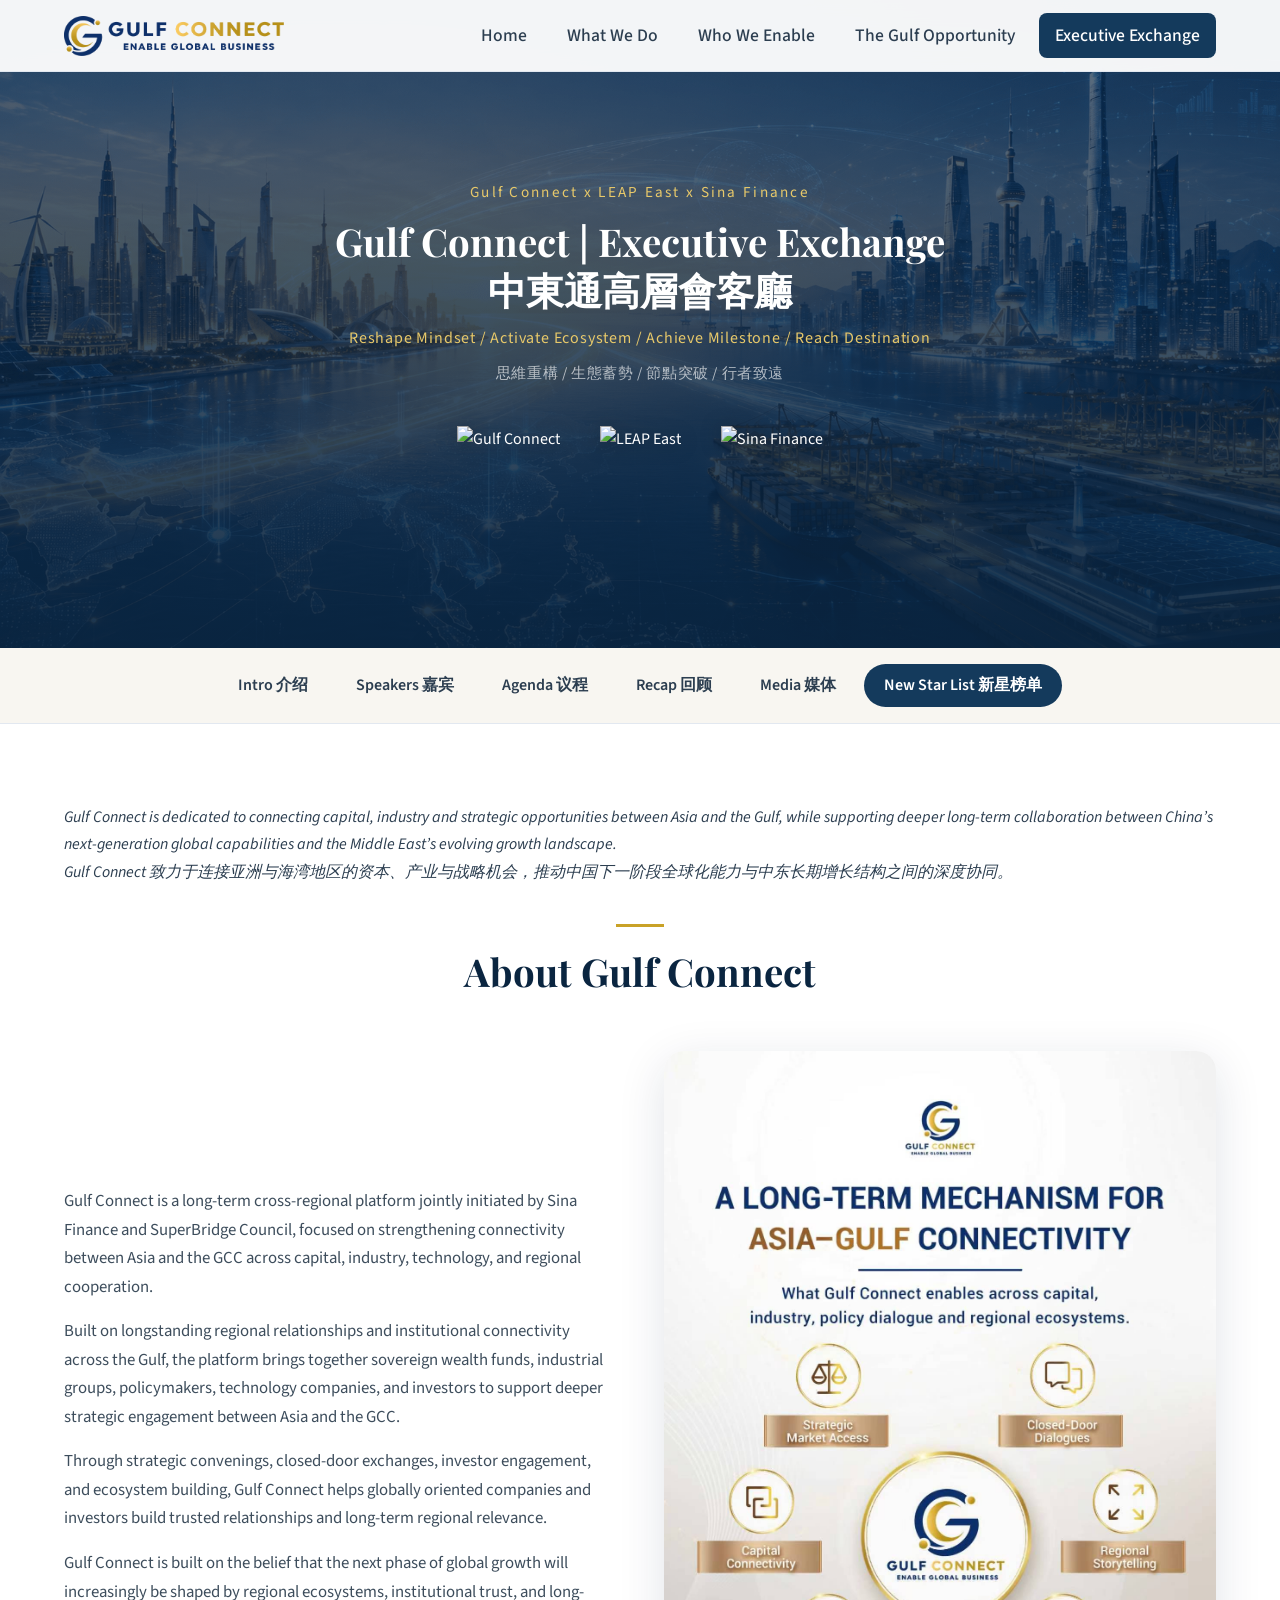
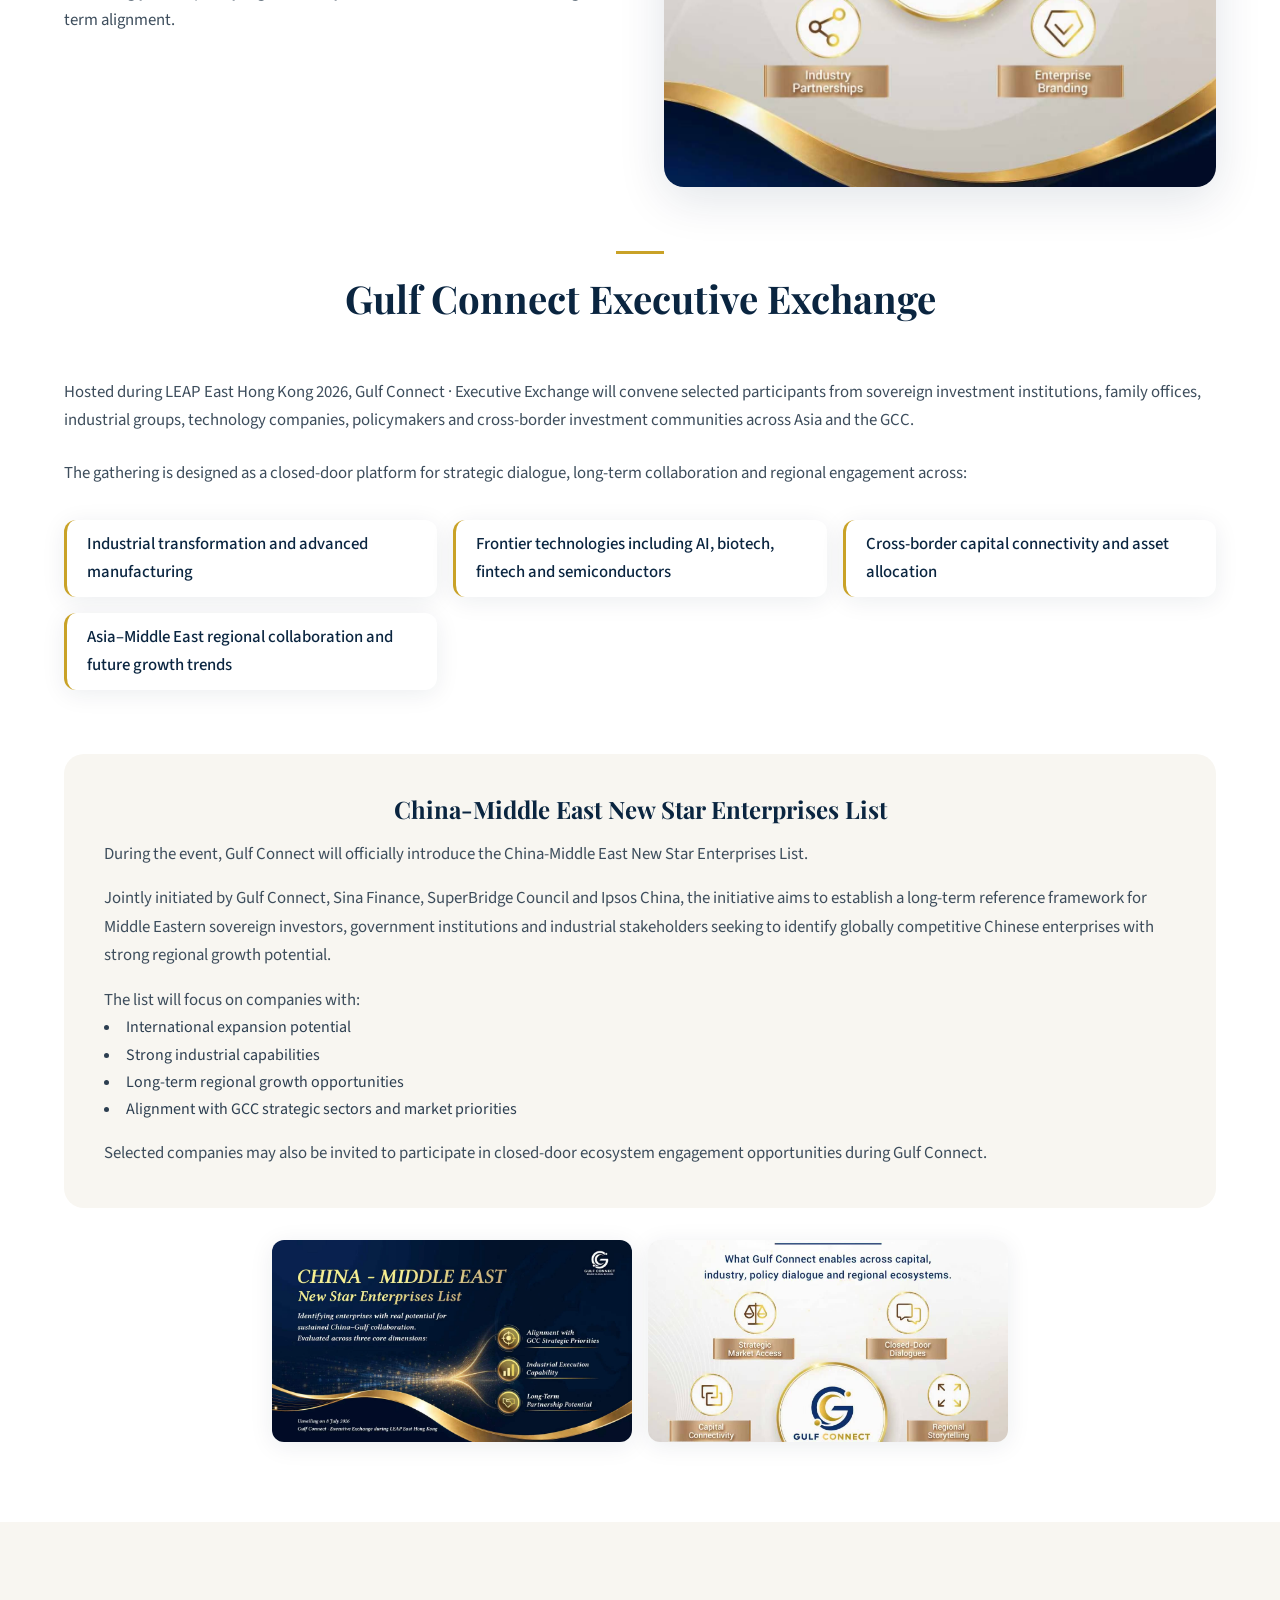
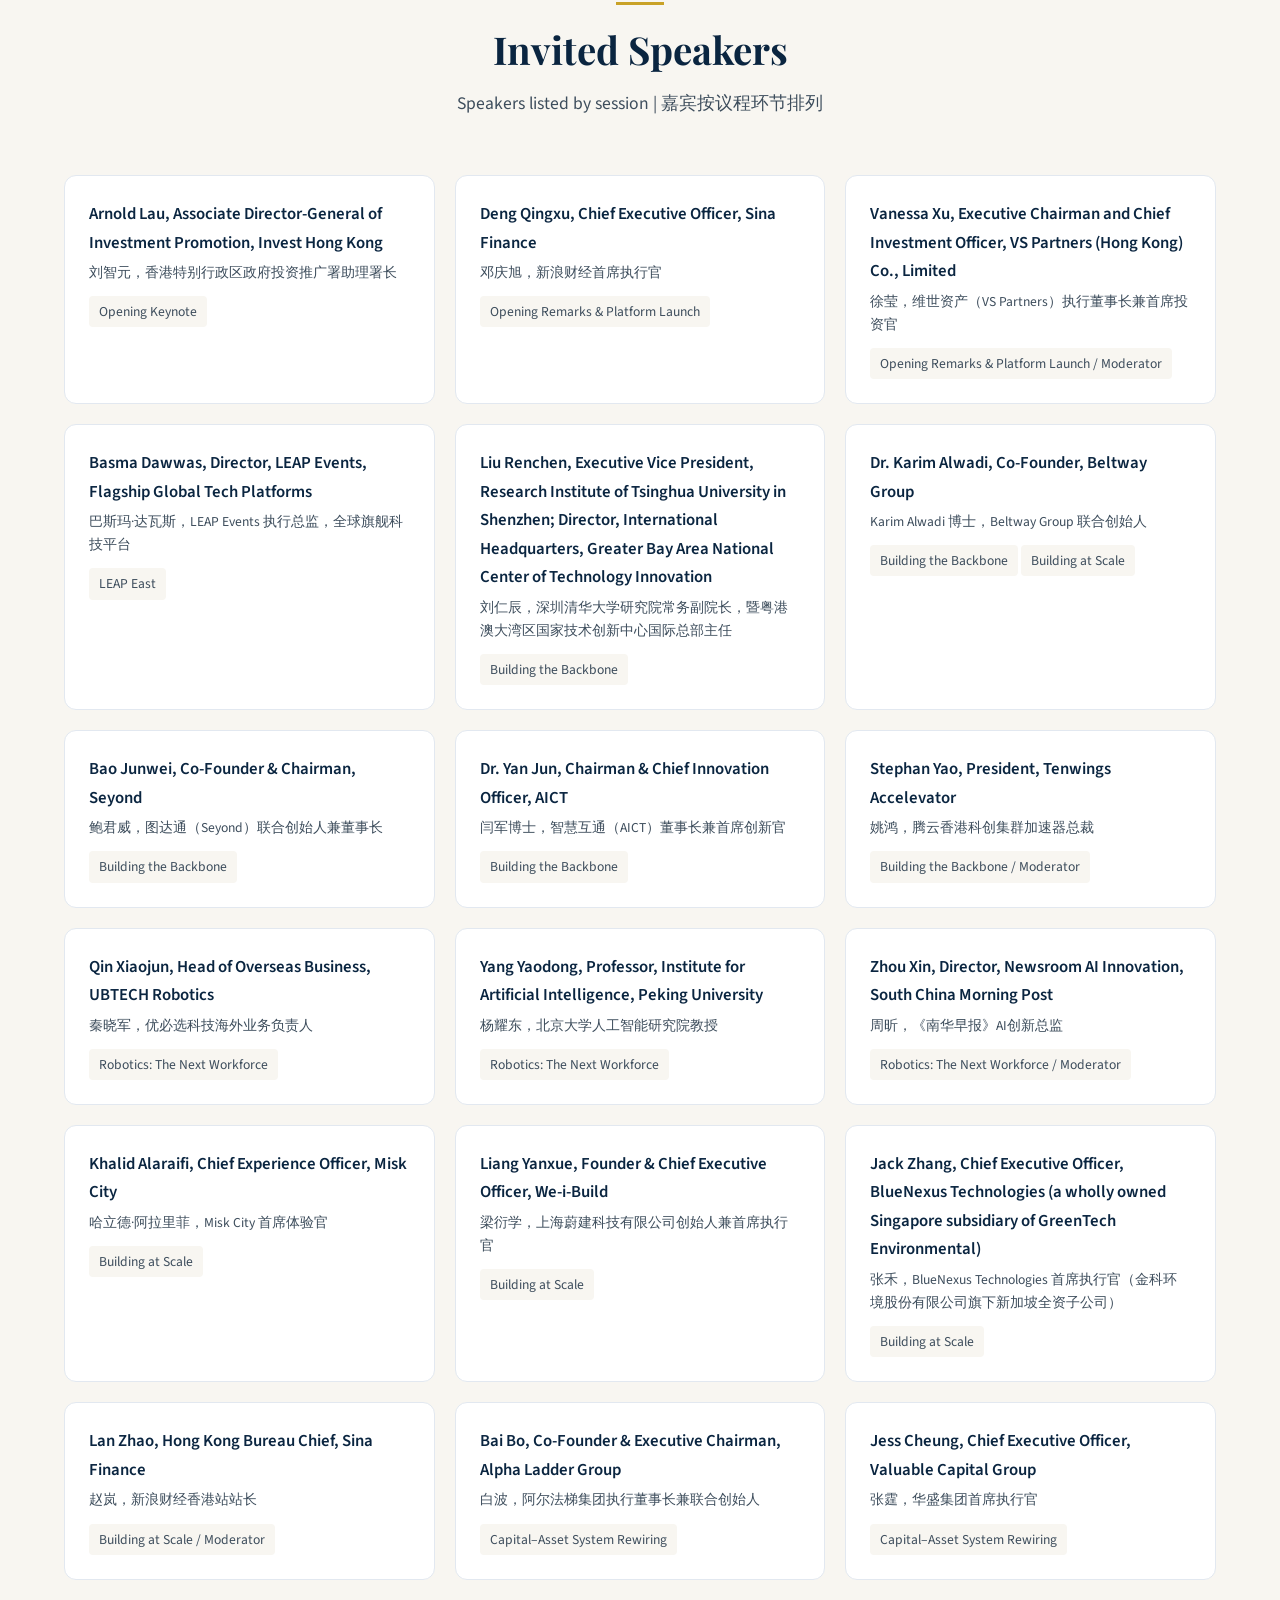
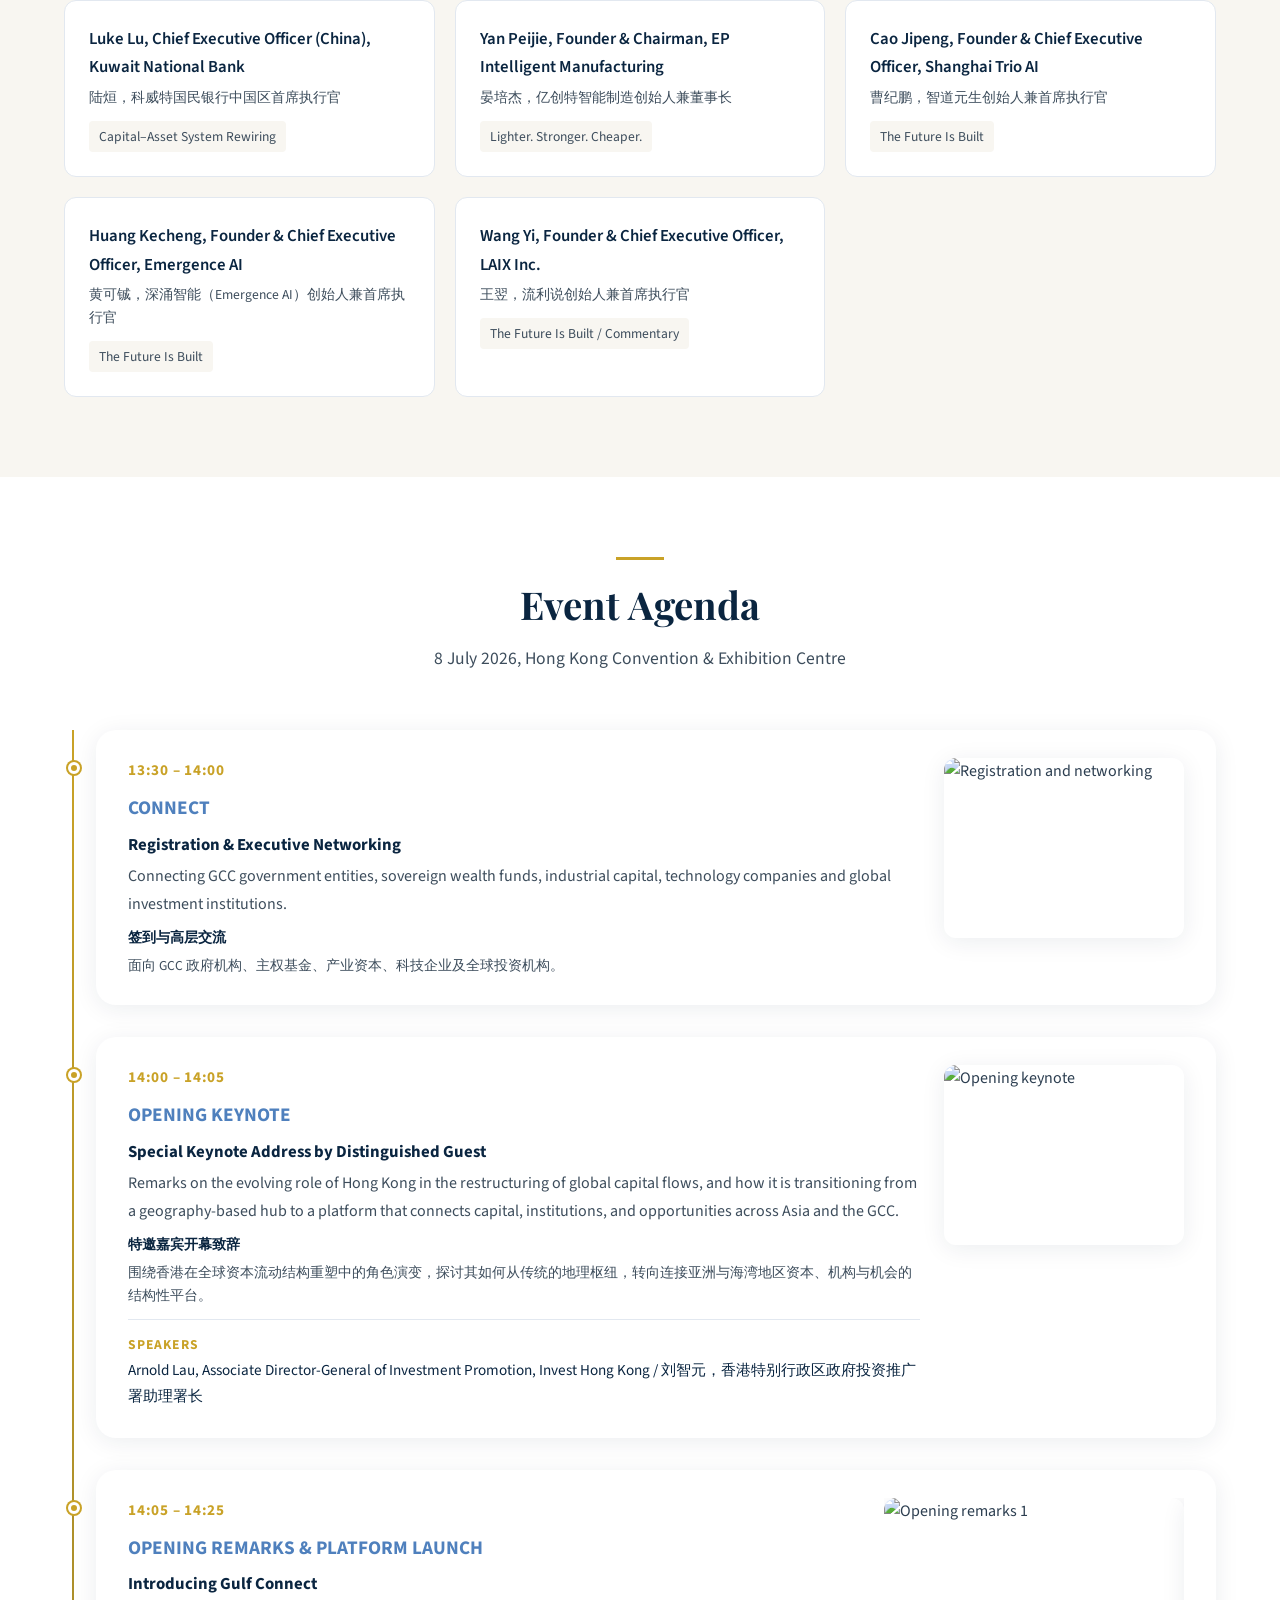
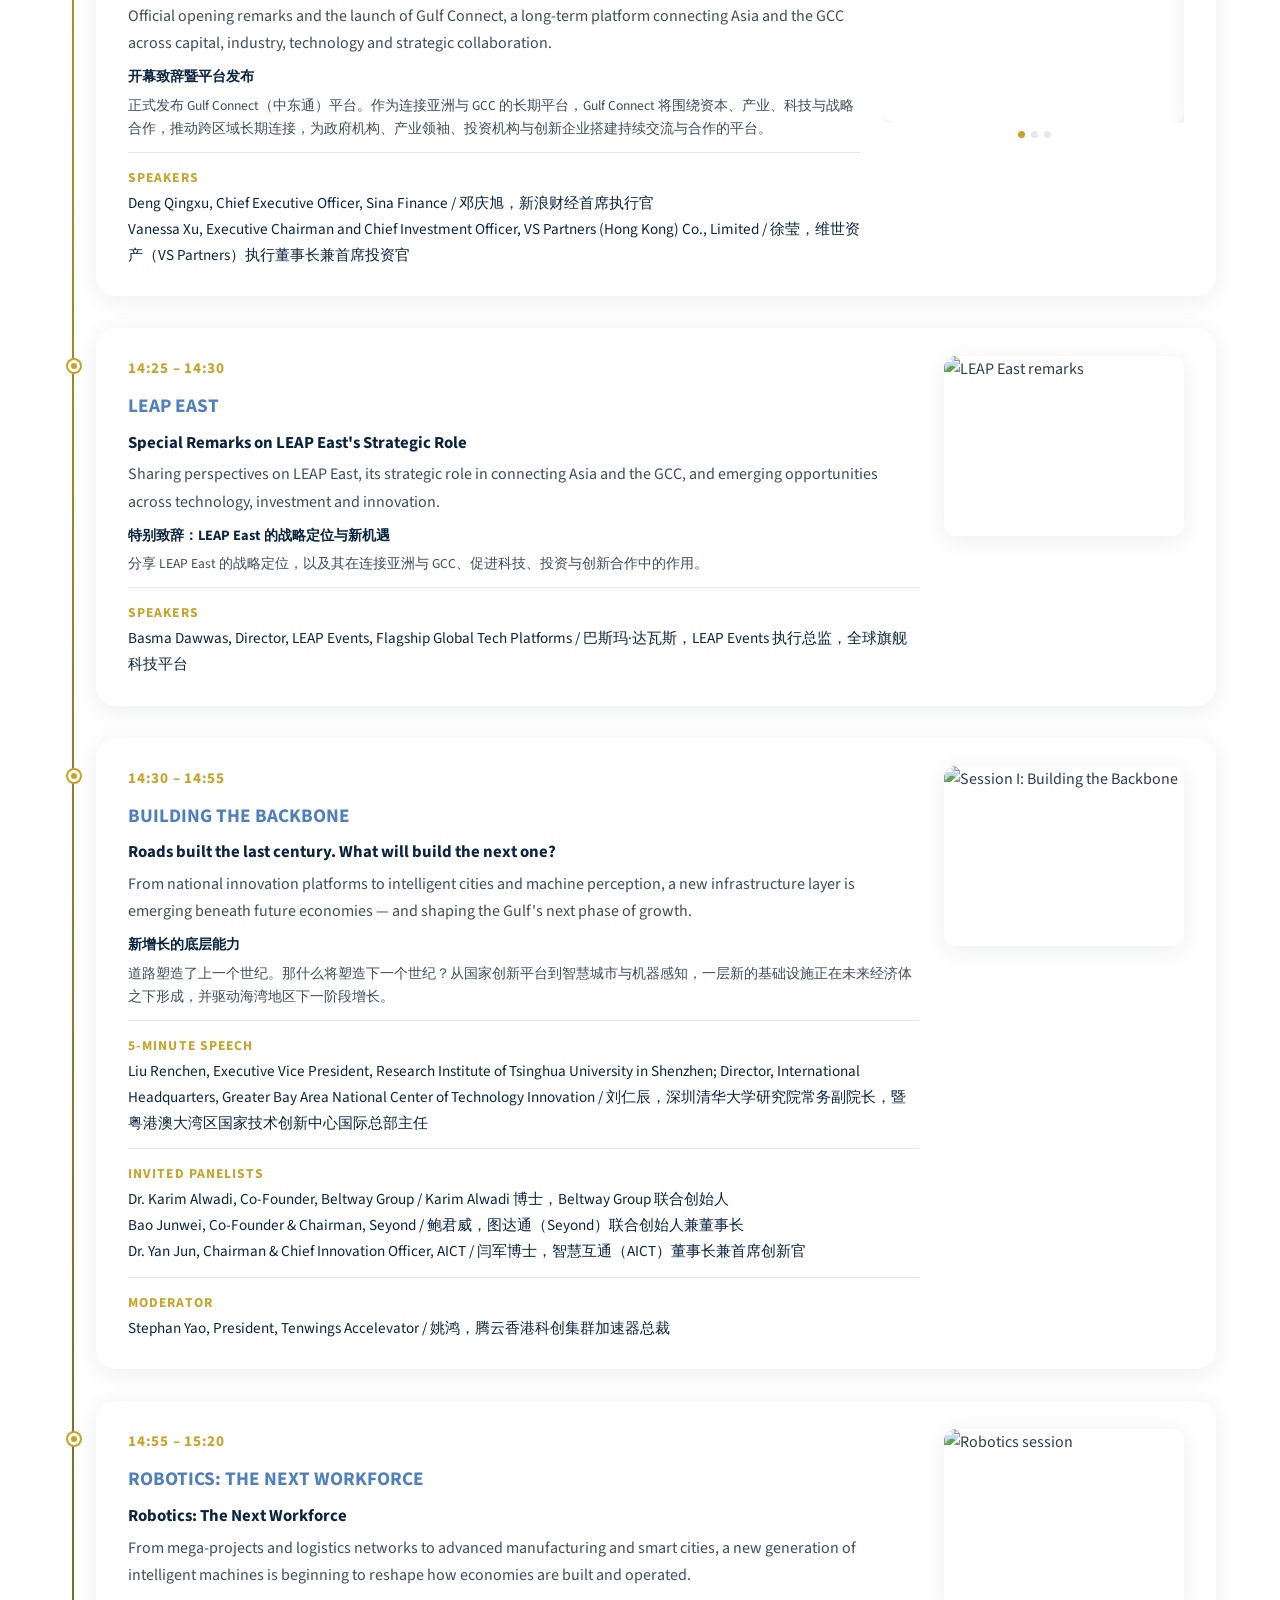
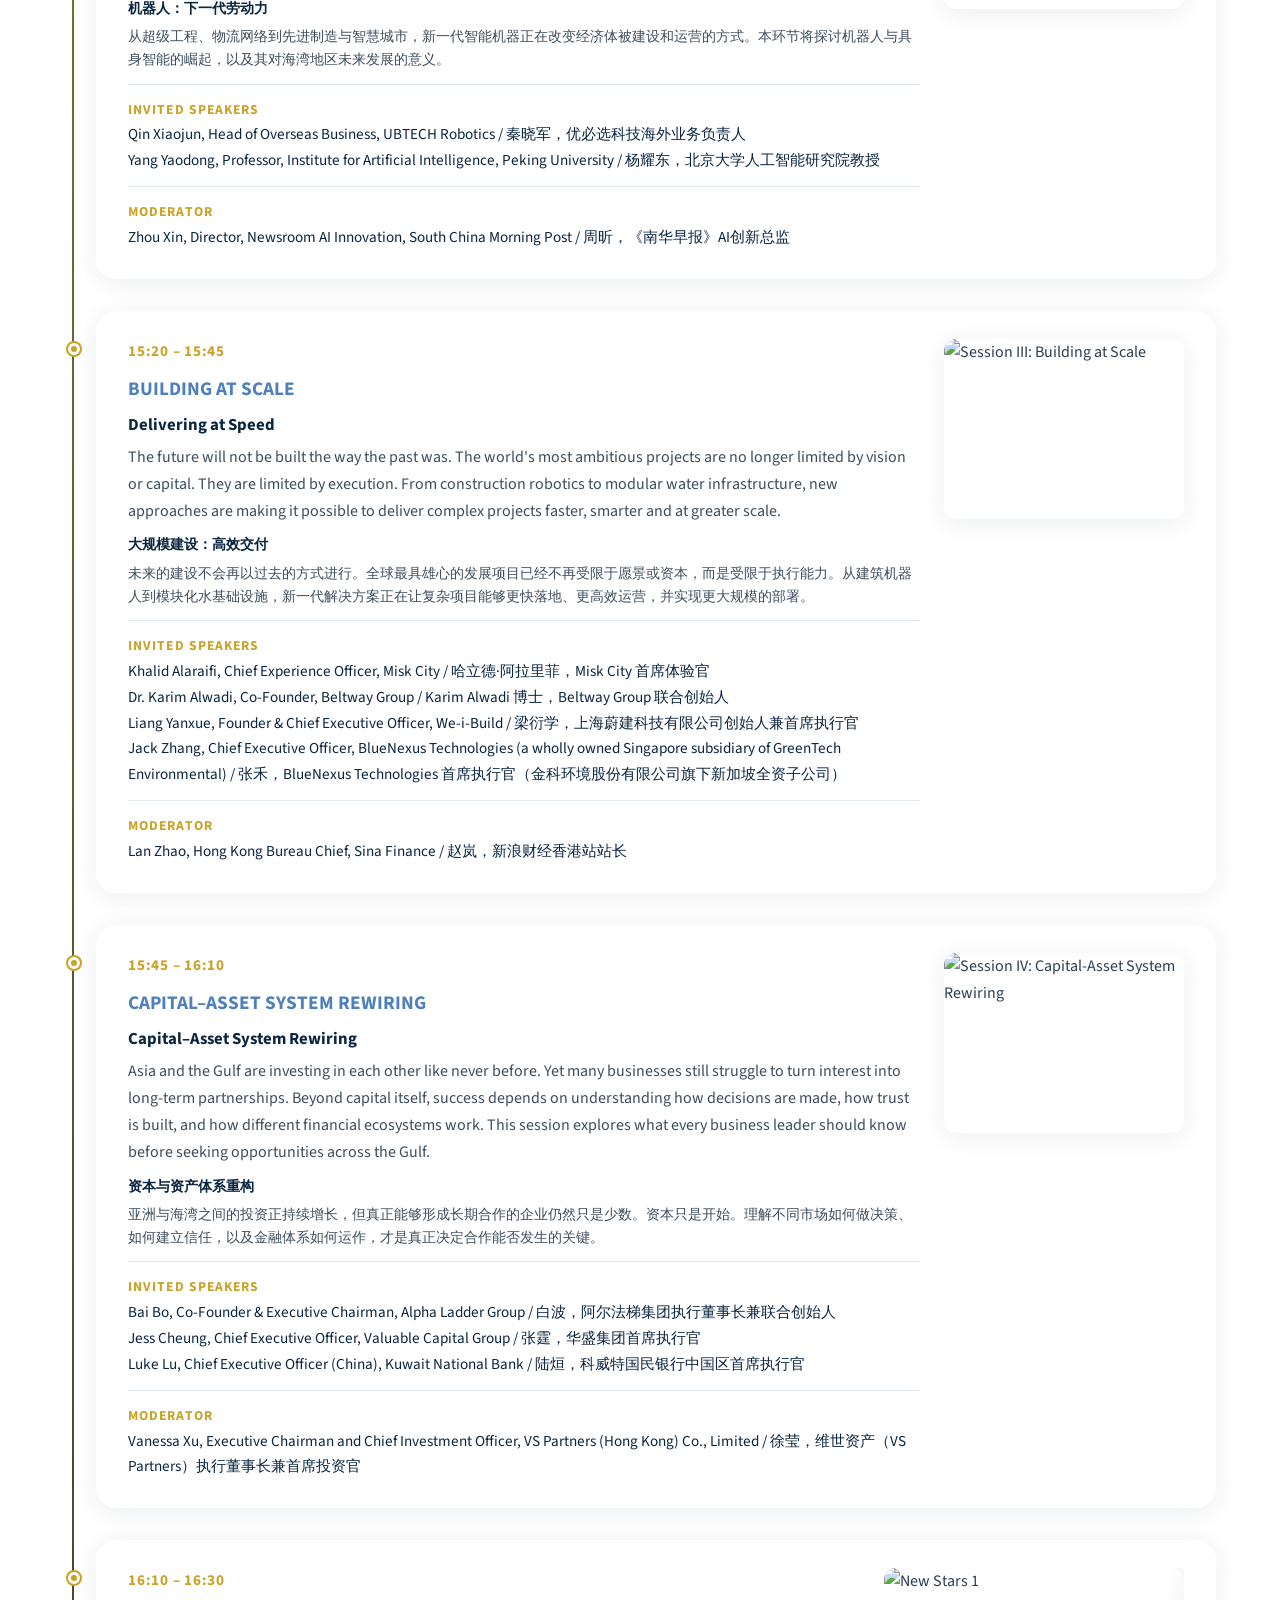
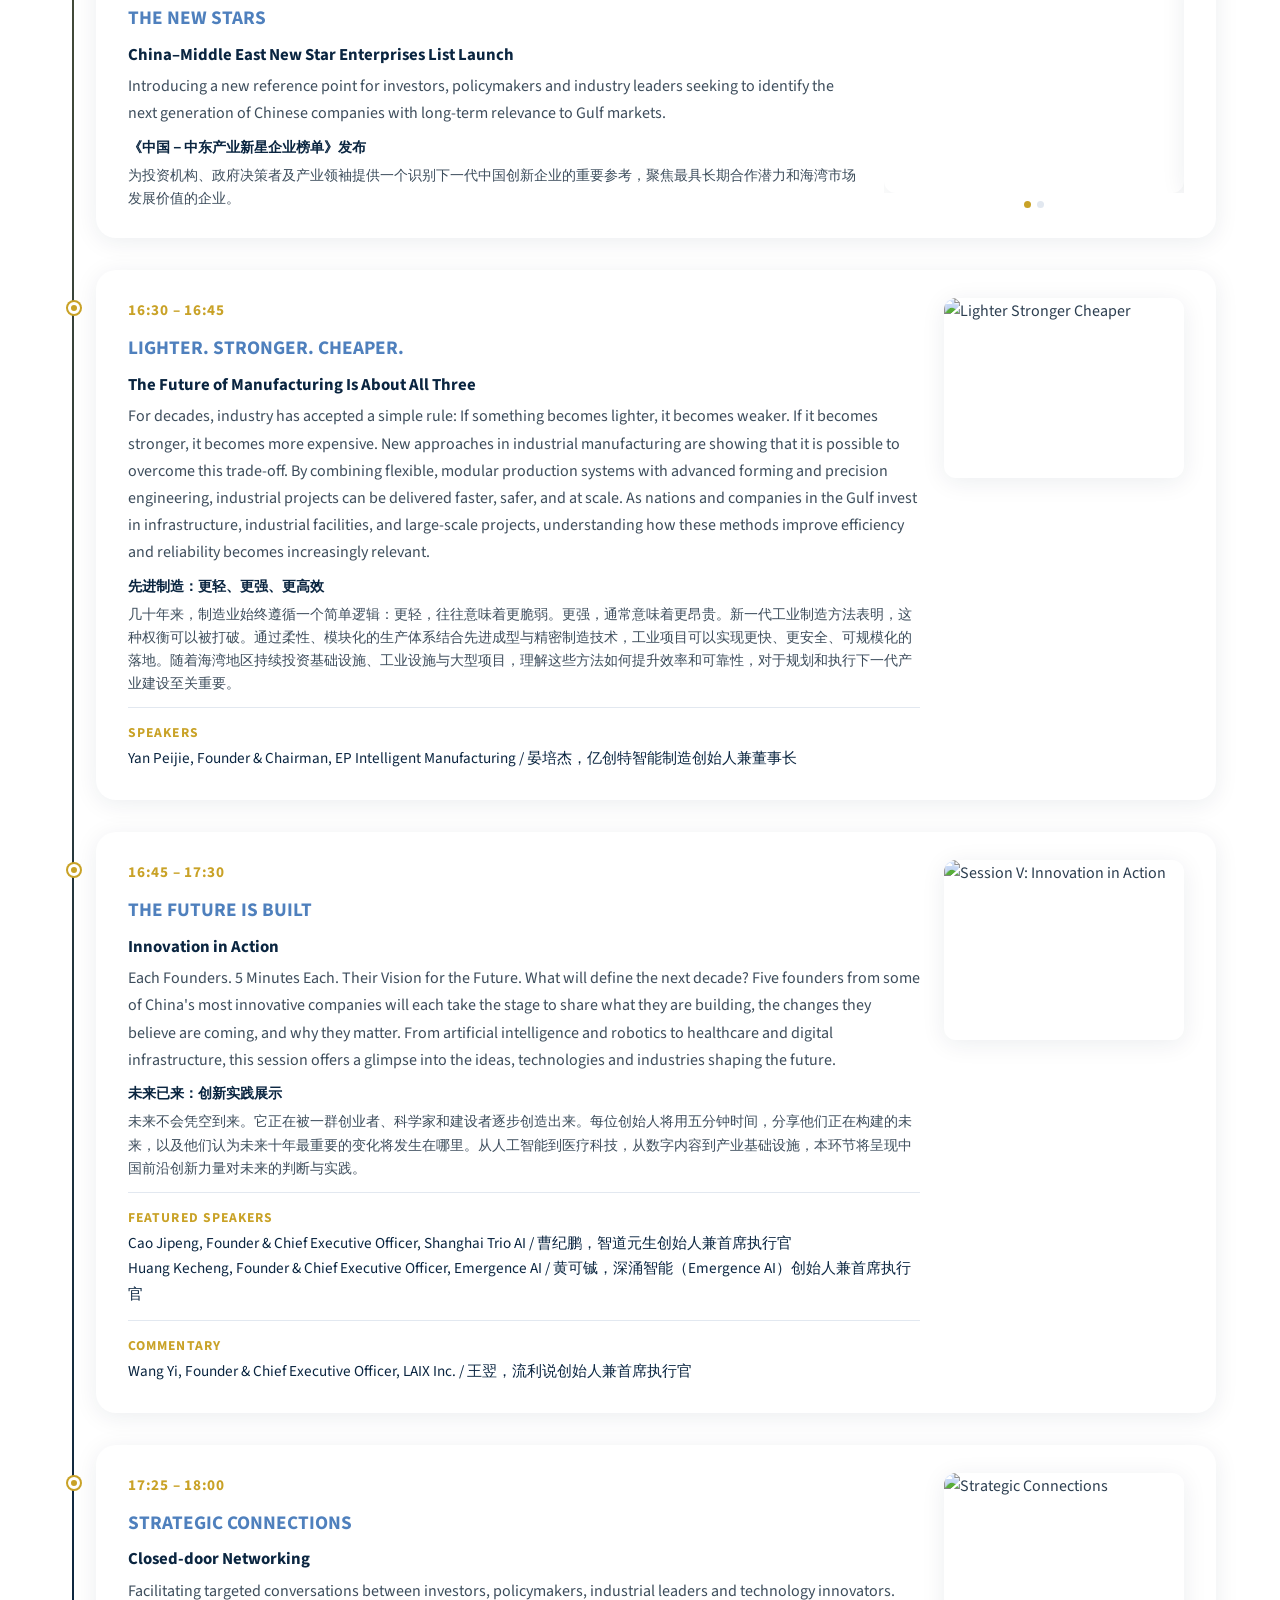
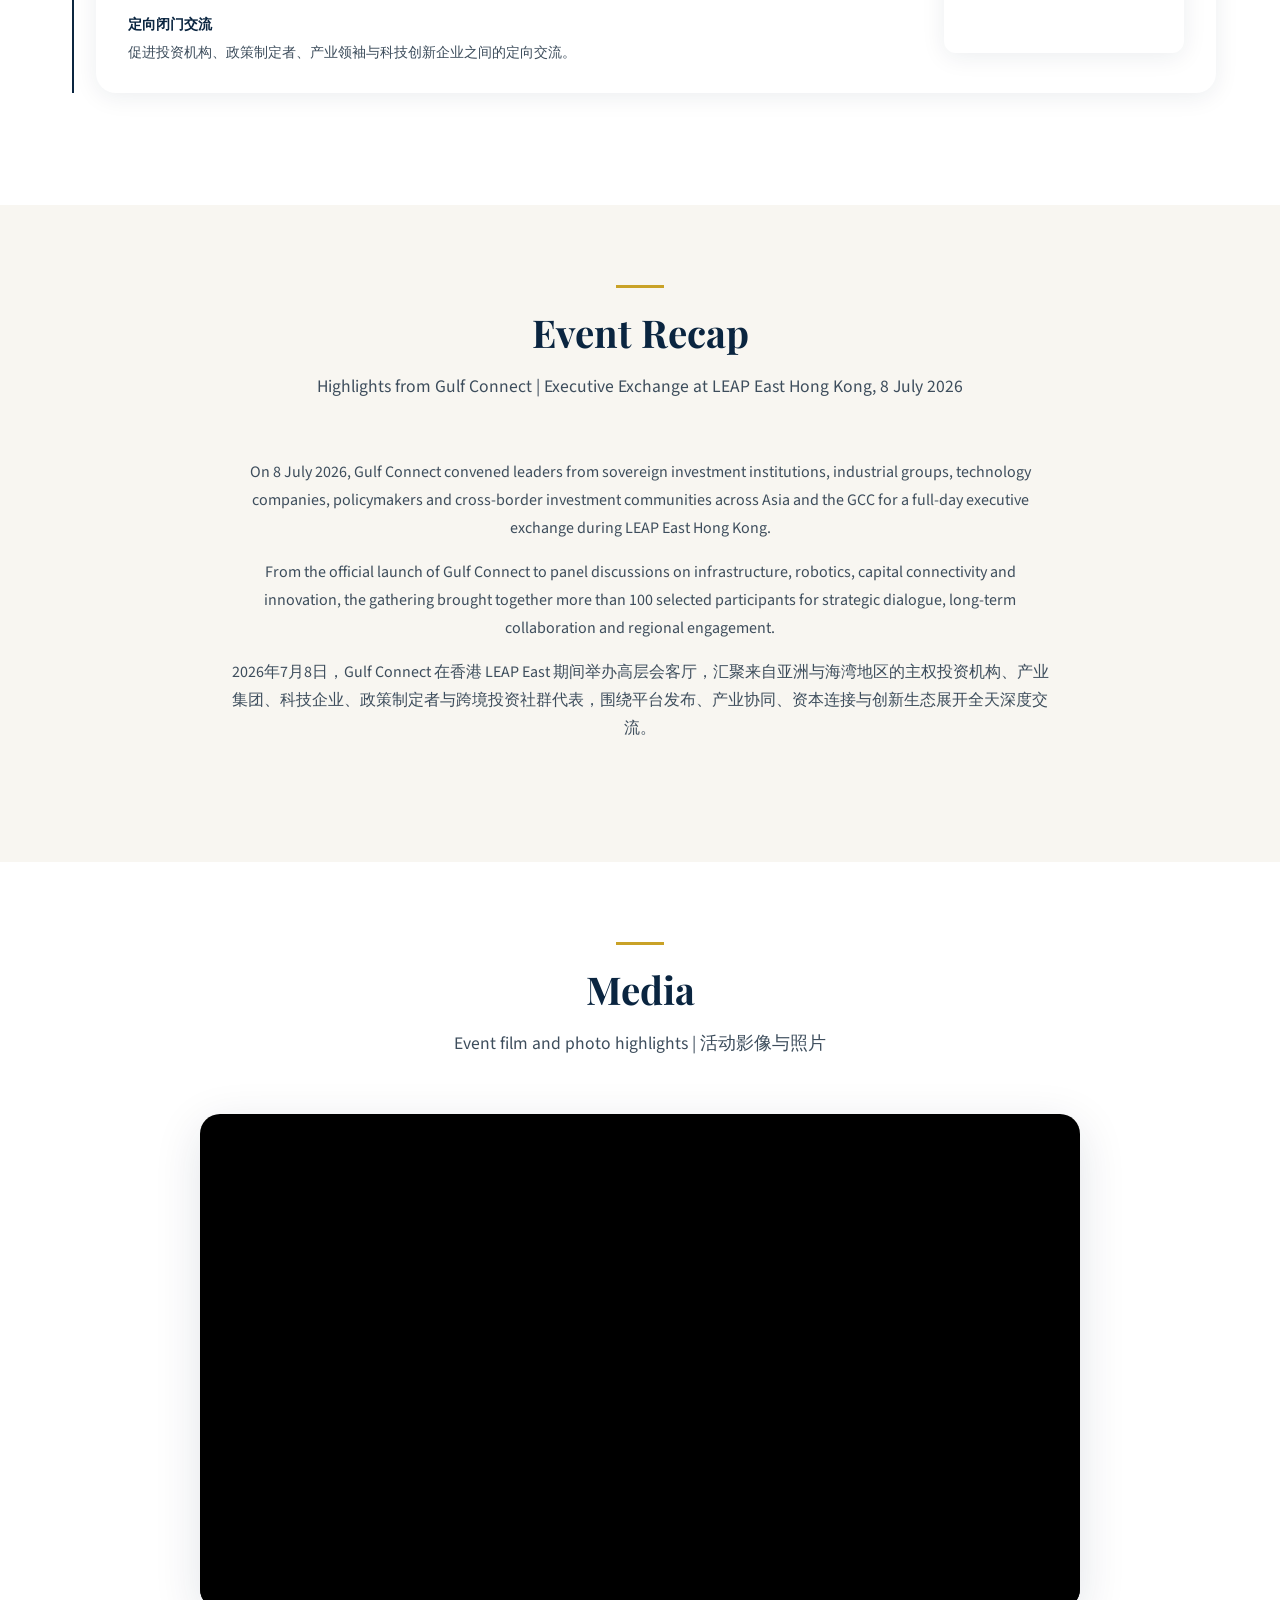
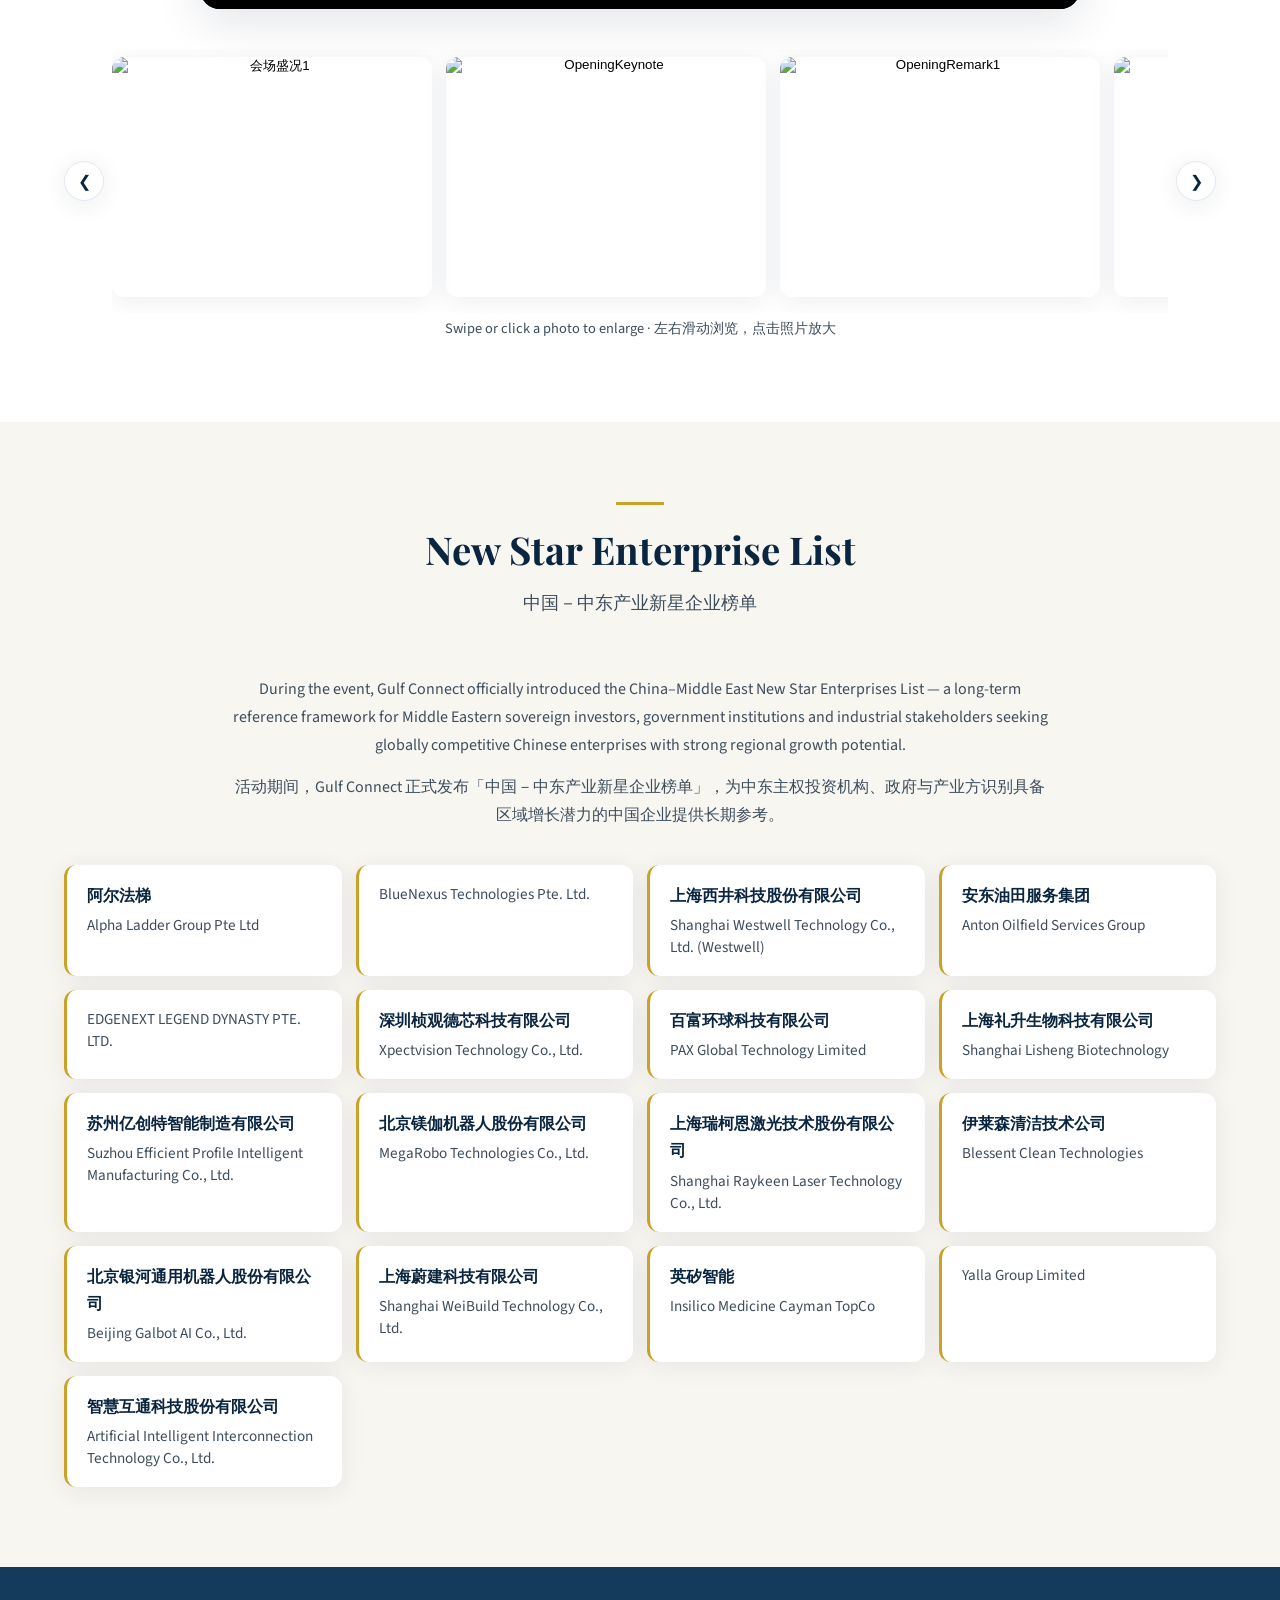
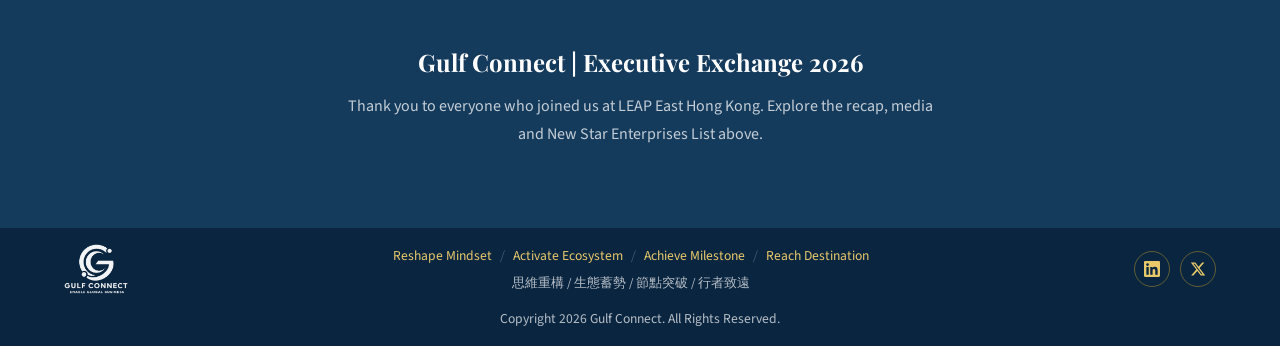
==== commit c8e0e753: "second-draft" ====
--- a/executive-exchange.html
+++ b/executive-exchange.html
@@ -4,7 +4,7 @@
   <meta charset="UTF-8">
   <meta name="viewport" content="width=device-width, initial-scale=1.0">
   <title>Gulf Connect Executive Exchange | LEAP East 2026</title>
-  <meta name="description" content="Gulf Connect x LEAP East Executive Exchange | 8 July 2026, Hong Kong Convention and Exhibition Centre. Invitation-only strategic dialogue between Asia and the GCC.">
+  <meta name="description" content="Gulf Connect x LEAP East x Sina Finance Executive Exchange | 8 July 2026, Hong Kong Convention and Exhibition Centre. Invitation-only strategic dialogue between Asia and the GCC.">
   <link rel="preconnect" href="https://fonts.googleapis.com">
   <link rel="preconnect" href="https://fonts.gstatic.com" crossorigin>
   <link href="https://fonts.googleapis.com/css2?family=Playfair+Display:wght@400;700;900&family=Source+Sans+3:wght@300;400;500;600;700&display=swap" rel="stylesheet">
@@ -45,31 +45,14 @@
     <div class="event-hero-overlay"></div>
     <div class="event-hero-info event-hero-info-overlay">
       <div class="container">
-        <p class="hero-eyebrow" style="text-align:center;margin-bottom:12px;">Gulf Connect x LEAP East</p>
+        <p class="hero-eyebrow" style="text-align:center;margin-bottom:12px;">Gulf Connect x LEAP East x Sina Finance</p>
         <h1 style="color:#fff;text-align:center;font-size:clamp(1.6rem,4vw,2.4rem);margin-bottom:12px;">Gulf Connect | Executive Exchange<br>中東通高層會客廳</h1>
         <p style="text-align:center;color:var(--gold-light);margin-bottom:8px;letter-spacing:0.05em;">Reshape Mindset / Activate Ecosystem / Achieve Milestone / Reach Destination</p>
         <p style="text-align:center;color:rgba(255,255,255,0.65);margin-bottom:32px;font-size:0.95rem;letter-spacing:0.04em;">思維重構 / 生態蓄勢 / 節點突破 / 行者致遠</p>
-        <div class="event-meta">
-          <div class="event-meta-item">
-            <div class="label">Date</div>
-            <div class="value">Wednesday, 8 July 2026<br>13:00 - 18:00</div>
-          </div>
-          <div class="event-meta-item">
-            <div class="label">Venue</div>
-            <div class="value">S421, Hong Kong Convention and Exhibition Centre (HKCEC)<br>1 Expo Drive, Wan Chai, Hong Kong</div>
-          </div>
-          <div class="event-meta-item">
-            <div class="label">Format</div>
-            <div class="value">Invitation-only Executive Exchange<br>约 100 位精选参与者</div>
-          </div>
-          <div class="event-meta-item">
-            <div class="label">Language</div>
-            <div class="value">Chinese &amp; English<br>中英双语</div>
-          </div>
-        </div>
-        <div class="cta-group" style="justify-content:center;margin-top:32px;">
-          <a href="#recap" class="btn btn-primary">Watch Event Recap</a>
-          <a href="https://cxsurvey.ipsos.cn/survey2c/#/answer?id=SMDwBaKz4kbZML0HAI" class="btn btn-outline" target="_blank" rel="noopener">New Star Enterprises List</a>
+        <div class="hero-partner-logos" aria-label="Partner logos">
+          <img src="https://media.gulfconnect.org/img/1.GulfConnect.png" alt="Gulf Connect">
+          <img src="https://media.gulfconnect.org/img/2.LEAPEast.png" alt="LEAP East">
+          <img src="https://media.gulfconnect.org/img/3.SinaFinance.png" alt="Sina Finance">
         </div>
       </div>
     </div>
@@ -79,7 +62,9 @@
     <a href="#introduction"><span class="event-nav-en">Intro</span><span class="event-nav-zh">介绍</span></a>
     <a href="#speakers"><span class="event-nav-en">Speakers</span><span class="event-nav-zh">嘉宾</span></a>
     <a href="#agenda"><span class="event-nav-en">Agenda</span><span class="event-nav-zh">议程</span></a>
-    <a href="#recap" class="active"><span class="event-nav-en">Recap</span><span class="event-nav-zh">回顾</span></a>
+    <a href="#recap"><span class="event-nav-en">Recap</span><span class="event-nav-zh">回顾</span></a>
+    <a href="#media"><span class="event-nav-en">Media</span><span class="event-nav-zh">媒体</span></a>
+    <a href="#new-stars"><span class="event-nav-en">New Star List</span><span class="event-nav-zh">新星榜单</span></a>
   </nav>
 
   <section class="section" id="introduction">
@@ -303,7 +288,7 @@
       <div class="section-header">
         <div class="gold-line"></div>
         <h2>Event Agenda</h2>
-        <p>Updated on July 6, Subject to Change</p>
+        <p>8 July 2026, Hong Kong Convention &amp; Exhibition Centre</p>
       </div>
 
       <div class="agenda-timeline">
@@ -331,7 +316,9 @@
 
           <div class="agenda-speakers"><strong>Speakers</strong><br>Arnold Lau, Associate Director-General of Investment Promotion, Invest Hong Kong / 刘智元，香港特别行政区政府投资推广署助理署长</div>
         </div>
-          <div class="agenda-item-media"><img src="https://media.gulfconnect.org/img/%E6%9D%8E%E6%B5%B7%E5%B2%9A.JPG" alt="Opening keynote"></div>
+                    <div class="agenda-item-media">
+            <img src="https://media.gulfconnect.org/img/OpeningKeynote.jpg" alt="Opening keynote">
+          </div>
         </div>
 
         <div class="agenda-item has-media">
@@ -345,7 +332,11 @@
 
           <div class="agenda-speakers"><strong>Speakers</strong><br>Deng Qingxu, Chief Executive Officer, Sina Finance / 邓庆旭，新浪财经首席执行官<br>Vanessa Xu, Executive Chairman and Chief Investment Officer, VS Partners (Hong Kong) Co., Limited / 徐莹，维世资产（VS Partners）执行董事长兼首席投资官</div>
         </div>
-          <div class="agenda-item-media"><img src="https://media.gulfconnect.org/img/Offical%20Launch%20of%20Gulf%20Connect.jpg" alt="Gulf Connect platform launch"></div>
+                    <div class="agenda-item-media agenda-item-media-multi">
+            <img src="https://media.gulfconnect.org/img/OpeningRemark1.jpg" alt="Opening remarks 1">
+            <img src="https://media.gulfconnect.org/img/OpeningRemark2.jpg" alt="Opening remarks 2">
+            <img src="https://media.gulfconnect.org/img/OpeningRemark3.jpg" alt="Opening remarks 3">
+          </div>
         </div>
 
         <div class="agenda-item has-media">
@@ -393,7 +384,9 @@
 
           <div class="agenda-speakers"><strong>Moderator</strong><br>Zhou Xin, Director, Newsroom AI Innovation, South China Morning Post / 周昕，《南华早报》AI创新总监</div>
         </div>
-          <div class="agenda-item-media"><img src="https://media.gulfconnect.org/img/session2.jpg" alt="Session II: Robotics"></div>
+                    <div class="agenda-item-media">
+            <img src="https://media.gulfconnect.org/img/Robotics.jpg" alt="Robotics session">
+          </div>
         </div>
 
         <div class="agenda-item has-media">
@@ -437,7 +430,10 @@
           <p class="agenda-subtitle-zh">《中国－中东产业新星企业榜单》发布</p>
           <p class="agenda-desc-zh">为投资机构、政府决策者及产业领袖提供一个识别下一代中国创新企业的重要参考，聚焦最具长期合作潜力和海湾市场发展价值的企业。</p>
         </div>
-          <div class="agenda-item-media"><img src="https://media.gulfconnect.org/img/%E4%B8%AD%E5%9B%BD%E4%B8%AD%E4%B8%9C%E6%96%B0%E5%85%B4%E4%BA%A7%E4%B8%9A%E6%A6%9C%E5%8D%95CEO1.JPG" alt="New Star Enterprises List launch"></div>
+                    <div class="agenda-item-media agenda-item-media-multi">
+            <img src="https://media.gulfconnect.org/img/NewStars1.jpg" alt="New Stars 1">
+            <img src="https://media.gulfconnect.org/img/NewStars2.jpg" alt="New Stars 2">
+          </div>
         </div>
 
         <div class="agenda-item has-media">
@@ -451,7 +447,9 @@
 
           <div class="agenda-speakers"><strong>Speakers</strong><br>Yan Peijie, Founder &amp; Chairman, EP Intelligent Manufacturing / 晏培杰，亿创特智能制造创始人兼董事长</div>
         </div>
-          <div class="agenda-item-media"><img src="https://media.gulfconnect.org/img/%E6%99%8F%E5%9F%B9%E6%9D%B0.JPG" alt="Advanced manufacturing"></div>
+                    <div class="agenda-item-media">
+            <img src="https://media.gulfconnect.org/img/LighterStrongerCheaper.jpg" alt="Lighter Stronger Cheaper">
+          </div>
         </div>
 
         <div class="agenda-item has-media">
@@ -479,7 +477,9 @@
           <p class="agenda-subtitle-zh">定向闭门交流</p>
           <p class="agenda-desc-zh">促进投资机构、政策制定者、产业领袖与科技创新企业之间的定向交流。</p>
         </div>
-          <div class="agenda-item-media"><img src="https://media.gulfconnect.org/img/%E5%91%98%E5%B7%A5%E5%90%88%E7%85%A71.JPG" alt="Closed-door networking"></div>
+                    <div class="agenda-item-media">
+            <img src="https://media.gulfconnect.org/img/StrategicConnections.jpg" alt="Strategic Connections">
+          </div>
         </div>
       </div>
     </div>
@@ -497,27 +497,148 @@
         <p>From the official launch of Gulf Connect to panel discussions on infrastructure, robotics, capital connectivity and innovation, the gathering brought together more than 100 selected participants for strategic dialogue, long-term collaboration and regional engagement.</p>
         <p>2026年7月8日，Gulf Connect 在香港 LEAP East 期间举办高层会客厅，汇聚来自亚洲与海湾地区的主权投资机构、产业集团、科技企业、政策制定者与跨境投资社群代表，围绕平台发布、产业协同、资本连接与创新生态展开全天深度交流。</p>
       </div>
-      <div class="recap-videos">
-        <article class="recap-video-card">
-          <h3>Event Recap</h3>
-          <p class="recap-video-desc">Relive the key moments from Gulf Connect | Executive Exchange.</p>
-          <video class="recap-video" controls playsinline preload="metadata" poster="https://media.gulfconnect.org/img/poster.jpg">
-            <source src="https://media.gulfconnect.org/video/recap.mp4" type="video/mp4">
-          </video>
-        </article>
-        <article class="recap-video-card">
-          <h3>Behind the Scenes</h3>
-          <p class="recap-video-desc">A lighter look at the people and energy behind the event.</p>
-          <video class="recap-video" controls playsinline preload="metadata" poster="https://media.gulfconnect.org/img/%E5%91%98%E5%B7%A5%E5%90%88%E7%85%A72.JPG">
-            <source src="https://media.gulfconnect.org/video/blooper.mp4" type="video/mp4">
-          </video>
-        </article>
-      </div>
-      <div class="recap-gallery">
-        <img src="https://media.gulfconnect.org/img/%E4%BC%9A%E5%9C%BA%E7%9B%9B%E5%86%B51.JPG" alt="Executive Exchange venue">
-        <img src="https://media.gulfconnect.org/img/session1.jpg" alt="Executive Exchange audience">
-        <img src="https://media.gulfconnect.org/img/%E4%B8%AD%E5%9B%BD%E4%B8%AD%E4%B8%9C%E6%96%B0%E5%85%B4%E4%BA%A7%E4%B8%9A%E6%A6%9C%E5%8D%95CEO2.JPG" alt="New Star Enterprises List">
-        <img src="https://media.gulfconnect.org/img/%E9%82%93%E5%BA%86%E6%97%AD.jpg" alt="Deng Qingxu, Sina Finance">
+    </div>
+  </section>
+
+  <section class="section" id="media">
+    <div class="container">
+      <div class="section-header">
+        <div class="gold-line"></div>
+        <h2>Media</h2>
+        <p>Event film and photo highlights | 活动影像与照片</p>
+      </div>
+
+      <div class="media-video-wrap">
+        <video class="recap-video media-video" controls playsinline preload="metadata" controlsList="nodownload noplaybackrate" disablePictureInPicture poster="https://media.gulfconnect.org/img/poster.jpg">
+          <source src="https://media.gulfconnect.org/video/recap.mp4" type="video/mp4">
+        </video>
+      </div>
+
+      <div class="photo-carousel" data-count="28" aria-label="Event photo carousel">
+        <button type="button" class="photo-carousel-nav prev" aria-label="Previous photo">&#10094;</button>
+        <div class="photo-carousel-track">
+          <button type="button" class="photo-carousel-item" data-index="0" aria-label="会场盛况1"><img src="https://media.gulfconnect.org/img/会场盛况1.JPG" alt="会场盛况1" loading="lazy"></button>
+          <button type="button" class="photo-carousel-item" data-index="1" aria-label="OpeningKeynote"><img src="https://media.gulfconnect.org/img/OpeningKeynote.jpg" alt="OpeningKeynote" loading="lazy"></button>
+          <button type="button" class="photo-carousel-item" data-index="2" aria-label="OpeningRemark1"><img src="https://media.gulfconnect.org/img/OpeningRemark1.jpg" alt="OpeningRemark1" loading="lazy"></button>
+          <button type="button" class="photo-carousel-item" data-index="3" aria-label="OpeningRemark2"><img src="https://media.gulfconnect.org/img/OpeningRemark2.jpg" alt="OpeningRemark2" loading="lazy"></button>
+          <button type="button" class="photo-carousel-item" data-index="4" aria-label="OpeningRemark3"><img src="https://media.gulfconnect.org/img/OpeningRemark3.jpg" alt="OpeningRemark3" loading="lazy"></button>
+          <button type="button" class="photo-carousel-item" data-index="5" aria-label="Offical Launch of Gulf Connect"><img src="https://media.gulfconnect.org/img/Offical Launch of Gulf Connect.jpg" alt="Offical Launch of Gulf Connect" loading="lazy"></button>
+          <button type="button" class="photo-carousel-item" data-index="6" aria-label="会场盛况3"><img src="https://media.gulfconnect.org/img/会场盛况3.JPG" alt="会场盛况3" loading="lazy"></button>
+          <button type="button" class="photo-carousel-item" data-index="7" aria-label="刘智元"><img src="https://media.gulfconnect.org/img/刘智元.JPG" alt="刘智元" loading="lazy"></button>
+          <button type="button" class="photo-carousel-item" data-index="8" aria-label="邓庆旭"><img src="https://media.gulfconnect.org/img/邓庆旭.jpg" alt="邓庆旭" loading="lazy"></button>
+          <button type="button" class="photo-carousel-item" data-index="9" aria-label="徐莹"><img src="https://media.gulfconnect.org/img/徐莹.JPG" alt="徐莹" loading="lazy"></button>
+          <button type="button" class="photo-carousel-item" data-index="10" aria-label="巴斯玛"><img src="https://media.gulfconnect.org/img/巴斯玛.JPG" alt="巴斯玛" loading="lazy"></button>
+          <button type="button" class="photo-carousel-item" data-index="11" aria-label="李海岚"><img src="https://media.gulfconnect.org/img/李海岚.JPG" alt="李海岚" loading="lazy"></button>
+          <button type="button" class="photo-carousel-item" data-index="12" aria-label="session1"><img src="https://media.gulfconnect.org/img/session1.jpg" alt="session1" loading="lazy"></button>
+          <button type="button" class="photo-carousel-item" data-index="13" aria-label="Robotics"><img src="https://media.gulfconnect.org/img/Robotics.jpg" alt="Robotics" loading="lazy"></button>
+          <button type="button" class="photo-carousel-item" data-index="14" aria-label="session2"><img src="https://media.gulfconnect.org/img/session2.jpg" alt="session2" loading="lazy"></button>
+          <button type="button" class="photo-carousel-item" data-index="15" aria-label="session3"><img src="https://media.gulfconnect.org/img/session3.jpg" alt="session3" loading="lazy"></button>
+          <button type="button" class="photo-carousel-item" data-index="16" aria-label="session4"><img src="https://media.gulfconnect.org/img/session4.jpg" alt="session4" loading="lazy"></button>
+          <button type="button" class="photo-carousel-item" data-index="17" aria-label="NewStars1"><img src="https://media.gulfconnect.org/img/NewStars1.jpg" alt="NewStars1" loading="lazy"></button>
+          <button type="button" class="photo-carousel-item" data-index="18" aria-label="NewStars2"><img src="https://media.gulfconnect.org/img/NewStars2.jpg" alt="NewStars2" loading="lazy"></button>
+          <button type="button" class="photo-carousel-item" data-index="19" aria-label="中国中东新兴产业榜单CEO1"><img src="https://media.gulfconnect.org/img/中国中东新兴产业榜单CEO1.JPG" alt="中国中东新兴产业榜单CEO1" loading="lazy"></button>
+          <button type="button" class="photo-carousel-item" data-index="20" aria-label="中国中东新兴产业榜单CEO2"><img src="https://media.gulfconnect.org/img/中国中东新兴产业榜单CEO2.JPG" alt="中国中东新兴产业榜单CEO2" loading="lazy"></button>
+          <button type="button" class="photo-carousel-item" data-index="21" aria-label="LighterStrongerCheaper"><img src="https://media.gulfconnect.org/img/LighterStrongerCheaper.jpg" alt="LighterStrongerCheaper" loading="lazy"></button>
+          <button type="button" class="photo-carousel-item" data-index="22" aria-label="session5"><img src="https://media.gulfconnect.org/img/session5.jpg" alt="session5" loading="lazy"></button>
+          <button type="button" class="photo-carousel-item" data-index="23" aria-label="StrategicConnections"><img src="https://media.gulfconnect.org/img/StrategicConnections.jpg" alt="StrategicConnections" loading="lazy"></button>
+          <button type="button" class="photo-carousel-item" data-index="24" aria-label="会场盛况4"><img src="https://media.gulfconnect.org/img/会场盛况4.JPG" alt="会场盛况4" loading="lazy"></button>
+          <button type="button" class="photo-carousel-item" data-index="25" aria-label="会场盛况5"><img src="https://media.gulfconnect.org/img/会场盛况5.JPG" alt="会场盛况5" loading="lazy"></button>
+          <button type="button" class="photo-carousel-item" data-index="26" aria-label="员工合照1"><img src="https://media.gulfconnect.org/img/员工合照1.JPG" alt="员工合照1" loading="lazy"></button>
+          <button type="button" class="photo-carousel-item" data-index="27" aria-label="员工合照2"><img src="https://media.gulfconnect.org/img/员工合照2.JPG" alt="员工合照2" loading="lazy"></button>
+        </div>
+        <button type="button" class="photo-carousel-nav next" aria-label="Next photo">&#10095;</button>
+      </div>
+      <p class="photo-carousel-hint">Swipe or click a photo to enlarge · 左右滑动浏览，点击照片放大</p>
+    </div>
+  </section>
+
+  <div class="lightbox" id="photo-lightbox" hidden>
+    <button type="button" class="lightbox-close" aria-label="Close">&times;</button>
+    <button type="button" class="lightbox-nav prev" aria-label="Previous">&#10094;</button>
+    <img class="lightbox-image" alt="">
+    <button type="button" class="lightbox-nav next" aria-label="Next">&#10095;</button>
+  </div>
+
+  <section class="section section-cream" id="new-stars">
+    <div class="container">
+      <div class="section-header">
+        <div class="gold-line"></div>
+        <h2>New Star Enterprise List</h2>
+        <p>中国－中东产业新星企业榜单</p>
+      </div>
+      <div class="new-stars-intro">
+        <p>During the event, Gulf Connect officially introduced the China–Middle East New Star Enterprises List — a long-term reference framework for Middle Eastern sovereign investors, government institutions and industrial stakeholders seeking globally competitive Chinese enterprises with strong regional growth potential.</p>
+        <p>活动期间，Gulf Connect 正式发布「中国－中东产业新星企业榜单」，为中东主权投资机构、政府与产业方识别具备区域增长潜力的中国企业提供长期参考。</p>
+      </div>
+      <div class="enterprise-grid">
+        <article class="enterprise-card">
+<div class="enterprise-zh">阿尔法梯</div>
+          <div class="enterprise-en">Alpha Ladder Group Pte Ltd</div>
+        </article>
+        <article class="enterprise-card">
+
+          <div class="enterprise-en">BlueNexus Technologies Pte. Ltd.</div>
+        </article>
+        <article class="enterprise-card">
+<div class="enterprise-zh">上海西井科技股份有限公司</div>
+          <div class="enterprise-en">Shanghai Westwell Technology Co., Ltd. (Westwell)</div>
+        </article>
+        <article class="enterprise-card">
+<div class="enterprise-zh">安东油田服务集团</div>
+          <div class="enterprise-en">Anton Oilfield Services Group</div>
+        </article>
+        <article class="enterprise-card">
+
+          <div class="enterprise-en">EDGENEXT LEGEND DYNASTY PTE. LTD.</div>
+        </article>
+        <article class="enterprise-card">
+<div class="enterprise-zh">深圳桢观德芯科技有限公司</div>
+          <div class="enterprise-en">Xpectvision Technology Co., Ltd.</div>
+        </article>
+        <article class="enterprise-card">
+<div class="enterprise-zh">百富环球科技有限公司</div>
+          <div class="enterprise-en">PAX Global Technology Limited</div>
+        </article>
+        <article class="enterprise-card">
+<div class="enterprise-zh">上海礼升生物科技有限公司</div>
+          <div class="enterprise-en">Shanghai Lisheng Biotechnology</div>
+        </article>
+        <article class="enterprise-card">
+<div class="enterprise-zh">苏州亿创特智能制造有限公司</div>
+          <div class="enterprise-en">Suzhou Efficient Profile Intelligent Manufacturing Co., Ltd.</div>
+        </article>
+        <article class="enterprise-card">
+<div class="enterprise-zh">北京镁伽机器人股份有限公司</div>
+          <div class="enterprise-en">MegaRobo Technologies Co., Ltd.</div>
+        </article>
+        <article class="enterprise-card">
+<div class="enterprise-zh">上海瑞柯恩激光技术股份有限公司</div>
+          <div class="enterprise-en">Shanghai Raykeen Laser Technology Co., Ltd.</div>
+        </article>
+        <article class="enterprise-card">
+<div class="enterprise-zh">伊莱森清洁技术公司</div>
+          <div class="enterprise-en">Blessent Clean Technologies</div>
+        </article>
+        <article class="enterprise-card">
+<div class="enterprise-zh">北京银河通用机器人股份有限公司</div>
+          <div class="enterprise-en">Beijing Galbot AI Co., Ltd.</div>
+        </article>
+        <article class="enterprise-card">
+<div class="enterprise-zh">上海蔚建科技有限公司</div>
+          <div class="enterprise-en">Shanghai WeiBuild Technology Co., Ltd.</div>
+        </article>
+        <article class="enterprise-card">
+<div class="enterprise-zh">英矽智能</div>
+          <div class="enterprise-en">Insilico Medicine Cayman TopCo</div>
+        </article>
+        <article class="enterprise-card">
+
+          <div class="enterprise-en">Yalla Group Limited</div>
+        </article>
+        <article class="enterprise-card">
+<div class="enterprise-zh">智慧互通科技股份有限公司</div>
+          <div class="enterprise-en">Artificial Intelligent Interconnection Technology Co., Ltd.</div>
+        </article>
       </div>
     </div>
   </section>
@@ -525,11 +646,7 @@
   <section class="section section-navy" style="text-align:center;">
     <div class="container">
       <h2 style="margin-bottom:16px;">Gulf Connect | Executive Exchange 2026</h2>
-      <p style="max-width:600px;margin:0 auto 32px;color:rgba(255,255,255,0.75);">Thank you to everyone who joined us at LEAP East Hong Kong. Explore the recap and agenda highlights below.</p>
-      <div class="cta-group" style="justify-content:center;">
-        <a href="#recap" class="btn btn-primary">Watch Recap</a>
-        <a href="https://cxsurvey.ipsos.cn/survey2c/#/answer?id=SMDwBaKz4kbZML0HAI" class="btn btn-outline" target="_blank" rel="noopener">New Star Enterprises List</a>
-      </div>
+      <p style="max-width:600px;margin:0 auto;color:rgba(255,255,255,0.75);">Thank you to everyone who joined us at LEAP East Hong Kong. Explore the recap, media and New Star Enterprises List above.</p>
     </div>
   </section>
 
--- a/css/style.css
+++ b/css/style.css
@@ -641,7 +641,7 @@
   margin-top: 0;
   min-height: 72vh;
   display: flex;
-  align-items: flex-end;
+  align-items: center;
   overflow: hidden;
   background: var(--navy);
 }
@@ -667,7 +667,7 @@
   z-index: 1;
   width: 100%;
   background: transparent !important;
-  padding: calc(var(--header-height) + 48px) 0 56px;
+  padding: calc(var(--header-height) + 24px) 0 40px;
 }
 
 .event-hero-img {
@@ -718,6 +718,13 @@
   top: var(--header-height);
   z-index: 100;
   border-bottom: 1px solid var(--border);
+  overflow-x: auto;
+  -webkit-overflow-scrolling: touch;
+  scrollbar-width: none;
+}
+
+.event-nav::-webkit-scrollbar {
+  display: none;
 }
 
 .event-nav a {
@@ -726,6 +733,7 @@
   font-size: 1rem;
   border-radius: 50px;
   white-space: nowrap;
+  flex: 0 0 auto;
   color: var(--text);
   transition: all var(--transition);
 }
@@ -819,6 +827,75 @@
   box-shadow: var(--shadow);
   aspect-ratio: 4 / 3;
   object-fit: cover;
+}
+
+.agenda-item-media-multi {
+  position: relative;
+  display: flex;
+  flex-direction: row;
+  flex-wrap: nowrap;
+  gap: 0;
+  width: 100%;
+  max-width: 100%;
+  min-width: 0;
+  overflow-x: auto;
+  overflow-y: hidden;
+  -webkit-overflow-scrolling: touch;
+  scroll-snap-type: x mandatory;
+  scrollbar-width: none;
+  cursor: grab;
+}
+
+.agenda-item-media-multi::-webkit-scrollbar {
+  display: none;
+}
+
+.agenda-item-media-multi.is-dragging {
+  cursor: grabbing;
+  scroll-snap-type: none;
+}
+
+.agenda-item-media-multi img {
+  flex: 0 0 100%;
+  width: 100%;
+  min-width: 100%;
+  max-width: 100%;
+  scroll-snap-align: start;
+  pointer-events: none;
+  user-select: none;
+  -webkit-user-drag: none;
+}
+
+.agenda-item.has-media:has(.agenda-item-media-multi),
+.agenda-item.has-media:has(.agenda-media-wrap) {
+  grid-template-columns: minmax(0, 1fr) 300px;
+}
+
+.agenda-media-wrap {
+  position: relative;
+  min-width: 0;
+  width: 100%;
+}
+
+.agenda-media-dots {
+  display: flex;
+  justify-content: center;
+  gap: 6px;
+  margin-top: 8px;
+}
+
+.agenda-media-dots button {
+  width: 7px;
+  height: 7px;
+  border-radius: 50%;
+  border: 0;
+  padding: 0;
+  background: var(--border);
+  cursor: pointer;
+}
+
+.agenda-media-dots button.active {
+  background: var(--gold);
 }
 
 .agenda-item::before {
@@ -1158,6 +1235,201 @@
   box-shadow: var(--shadow);
 }
 
+/* Hero partner logos */
+.hero-partner-logos {
+  display: flex;
+  flex-wrap: wrap;
+  justify-content: center;
+  align-items: center;
+  gap: 28px 40px;
+  margin-top: 8px;
+  padding: 8px 12px 0;
+}
+
+.hero-partner-logos img {
+  height: 42px;
+  width: auto;
+  max-width: min(220px, 28vw);
+  object-fit: contain;
+  filter: drop-shadow(0 2px 10px rgba(0, 0, 0, 0.25));
+}
+
+/* Media section */
+.media-video-wrap {
+  max-width: 880px;
+  margin: 0 auto 40px;
+}
+
+.media-video {
+  display: block;
+  width: 100%;
+  box-shadow: var(--shadow-lg);
+}
+
+.photo-carousel {
+  position: relative;
+  display: flex;
+  align-items: center;
+  gap: 8px;
+}
+
+.photo-carousel-track {
+  display: flex;
+  gap: 14px;
+  overflow-x: auto;
+  scroll-snap-type: x mandatory;
+  -webkit-overflow-scrolling: touch;
+  padding: 8px 4px 16px;
+  scrollbar-width: thin;
+}
+
+.photo-carousel-item {
+  flex: 0 0 min(72vw, 320px);
+  border: 0;
+  padding: 0;
+  background: transparent;
+  cursor: zoom-in;
+  scroll-snap-align: start;
+  border-radius: var(--radius);
+  overflow: hidden;
+  box-shadow: var(--shadow);
+}
+
+.photo-carousel-item img {
+  display: block;
+  width: 100%;
+  aspect-ratio: 4 / 3;
+  object-fit: cover;
+  transition: transform 0.35s ease;
+}
+
+.photo-carousel-item:hover img {
+  transform: scale(1.03);
+}
+
+.photo-carousel-nav {
+  flex: 0 0 auto;
+  width: 40px;
+  height: 40px;
+  border-radius: 50%;
+  border: 1px solid var(--border);
+  background: var(--white);
+  color: var(--navy);
+  font-size: 1rem;
+  cursor: pointer;
+  box-shadow: var(--shadow);
+}
+
+.photo-carousel-nav:hover {
+  background: var(--navy);
+  color: var(--white);
+  border-color: var(--navy);
+}
+
+.photo-carousel-hint {
+  text-align: center;
+  color: var(--text-muted);
+  font-size: 0.9rem;
+  margin-top: 4px;
+}
+
+/* Lightbox */
+.lightbox {
+  position: fixed;
+  inset: 0;
+  z-index: 2000;
+  background: rgba(10, 37, 64, 0.92);
+  display: flex;
+  align-items: center;
+  justify-content: center;
+  padding: 48px 64px;
+}
+
+.lightbox[hidden] {
+  display: none;
+}
+
+.lightbox-image {
+  max-width: min(1100px, 92vw);
+  max-height: 86vh;
+  object-fit: contain;
+  border-radius: 8px;
+  box-shadow: var(--shadow-lg);
+}
+
+.lightbox-close,
+.lightbox-nav {
+  position: absolute;
+  border: 0;
+  background: rgba(255, 255, 255, 0.12);
+  color: #fff;
+  cursor: pointer;
+  border-radius: 50%;
+}
+
+.lightbox-close {
+  top: 18px;
+  right: 18px;
+  width: 44px;
+  height: 44px;
+  font-size: 1.6rem;
+  line-height: 1;
+}
+
+.lightbox-nav {
+  top: 50%;
+  transform: translateY(-50%);
+  width: 46px;
+  height: 46px;
+  font-size: 1.2rem;
+}
+
+.lightbox-nav.prev { left: 16px; }
+.lightbox-nav.next { right: 16px; }
+
+.lightbox-close:hover,
+.lightbox-nav:hover {
+  background: rgba(255, 255, 255, 0.24);
+}
+
+/* New Star enterprises */
+.new-stars-intro {
+  max-width: 820px;
+  margin: 0 auto 36px;
+  text-align: center;
+  color: var(--text-muted);
+  display: flex;
+  flex-direction: column;
+  gap: 14px;
+  line-height: 1.75;
+}
+
+.enterprise-grid {
+  display: grid;
+  grid-template-columns: repeat(auto-fill, minmax(min(100%, 260px), 1fr));
+  gap: 14px;
+}
+
+.enterprise-card {
+  padding: 18px 20px;
+  background: var(--white);
+  border-radius: var(--radius);
+  border-left: 3px solid var(--gold);
+  box-shadow: var(--shadow);
+}
+
+.enterprise-zh {
+  font-weight: 700;
+  color: var(--navy);
+  margin-bottom: 4px;
+}
+
+.enterprise-en {
+  color: var(--text-muted);
+  font-size: 0.95rem;
+  line-height: 1.45;
+}
+
 /* ?? Responsive ?? */
 @media (max-width: 900px) {
   .two-col {
@@ -1173,18 +1445,36 @@
   }
 
   .event-nav {
-    overflow-x: auto;
-    justify-content: center;
-    padding: 12px 10px;
+    justify-content: flex-start;
+    padding: 12px 16px;
+    gap: 6px;
   }
 
   .event-nav a {
-    padding: 8px 12px;
-    font-size: 0.9rem;
-  }
-
-  .event-nav-zh {
+    padding: 8px 14px;
+    font-size: 0.88rem;
+  }
+
+  .hero-partner-logos {
+    gap: 18px 24px;
+  }
+
+  .hero-partner-logos img {
+    height: 30px;
+    max-width: min(150px, 40vw);
+  }
+
+  .photo-carousel-nav {
     display: none;
+  }
+
+  .lightbox {
+    padding: 56px 12px 24px;
+  }
+
+  .lightbox-nav {
+    width: 38px;
+    height: 38px;
   }
 
   .event-hero-video-wrap {
@@ -1192,15 +1482,31 @@
   }
 
   .event-hero-info-overlay {
-    padding: calc(var(--header-height) + 32px) 0 40px;
-  }
-
-  .agenda-item.has-media {
+    padding: calc(var(--header-height) + 16px) 0 28px;
+  }
+
+  .agenda-item.has-media,
+  .agenda-item.has-media:has(.agenda-item-media-multi),
+  .agenda-item.has-media:has(.agenda-media-wrap) {
     grid-template-columns: 1fr;
   }
 
-  .agenda-item-media {
+  .agenda-item-media,
+  .agenda-media-wrap {
     order: -1;
+  }
+
+  .agenda-item-media-multi {
+    margin: 0;
+    padding: 0;
+    gap: 0;
+  }
+
+  .agenda-item-media-multi img {
+    flex: 0 0 100%;
+    width: 100%;
+    min-width: 100%;
+    max-width: 100%;
   }
 
   .recap-videos {
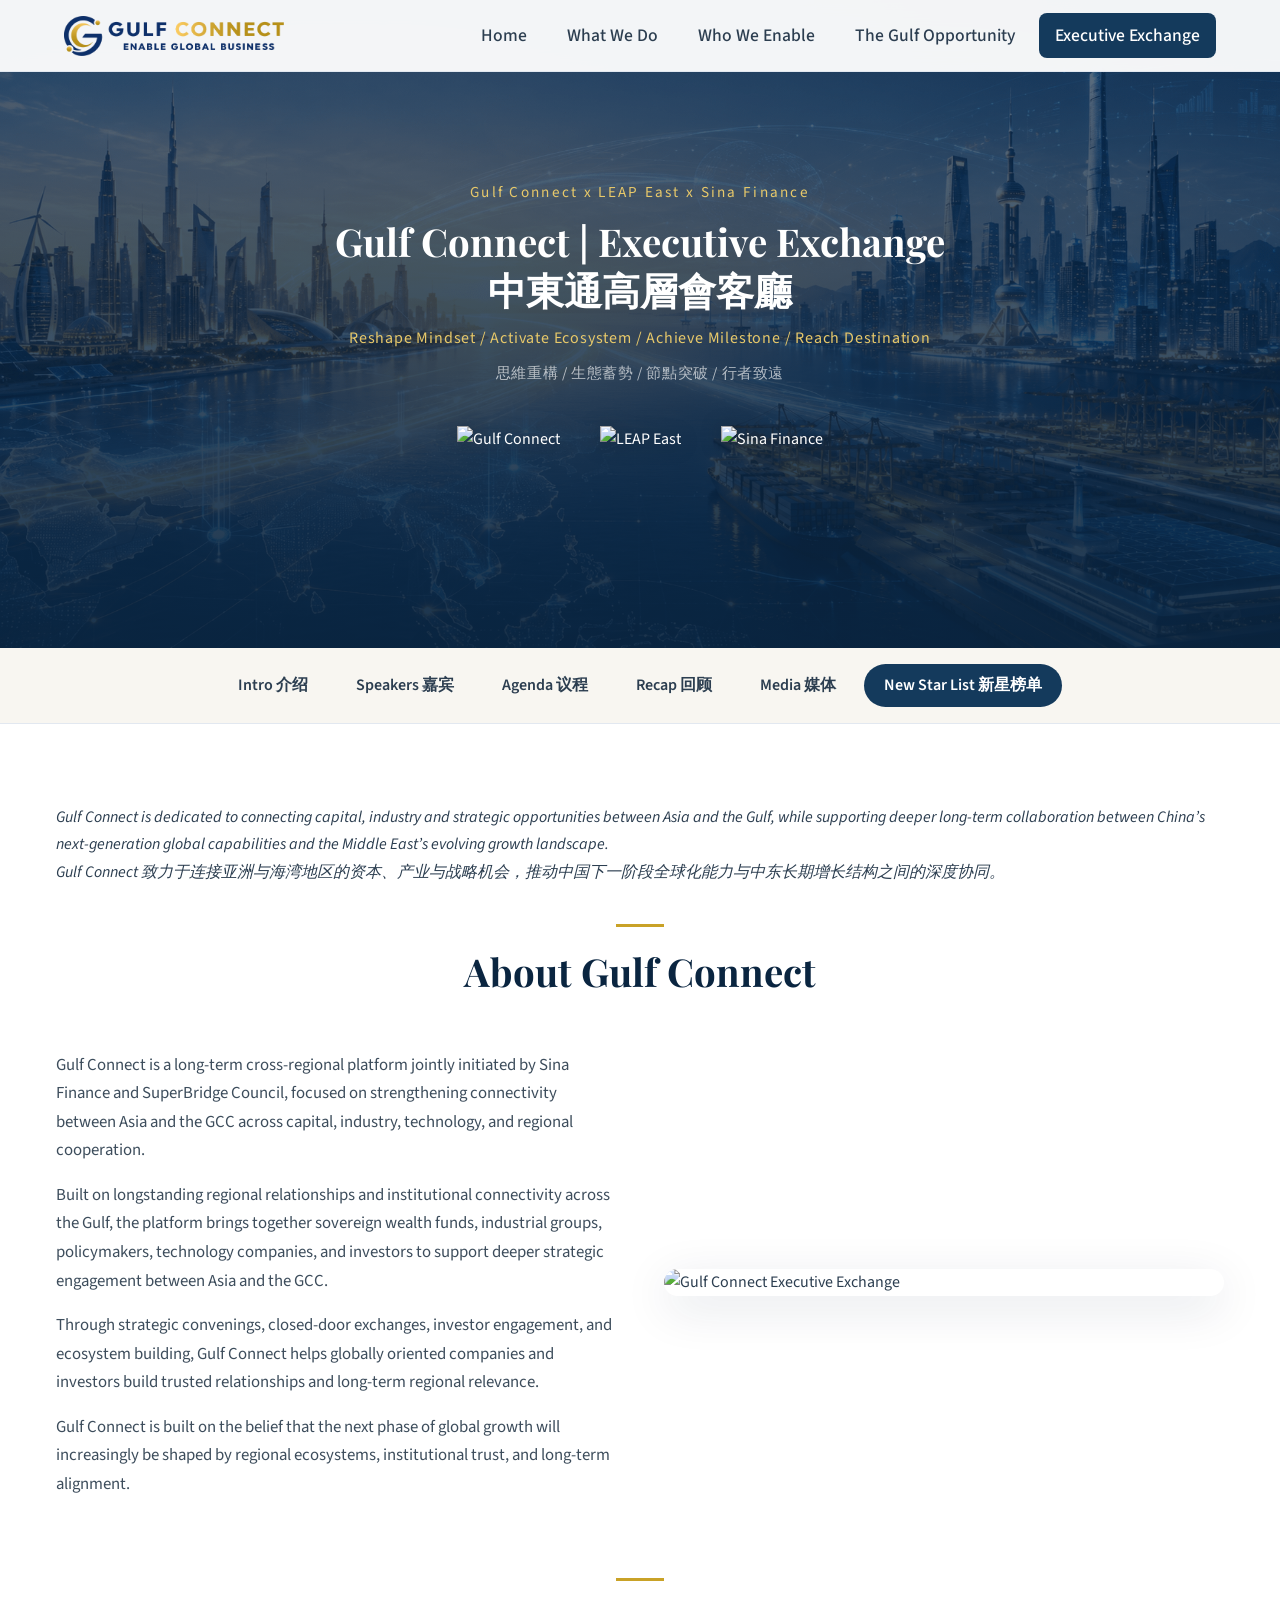
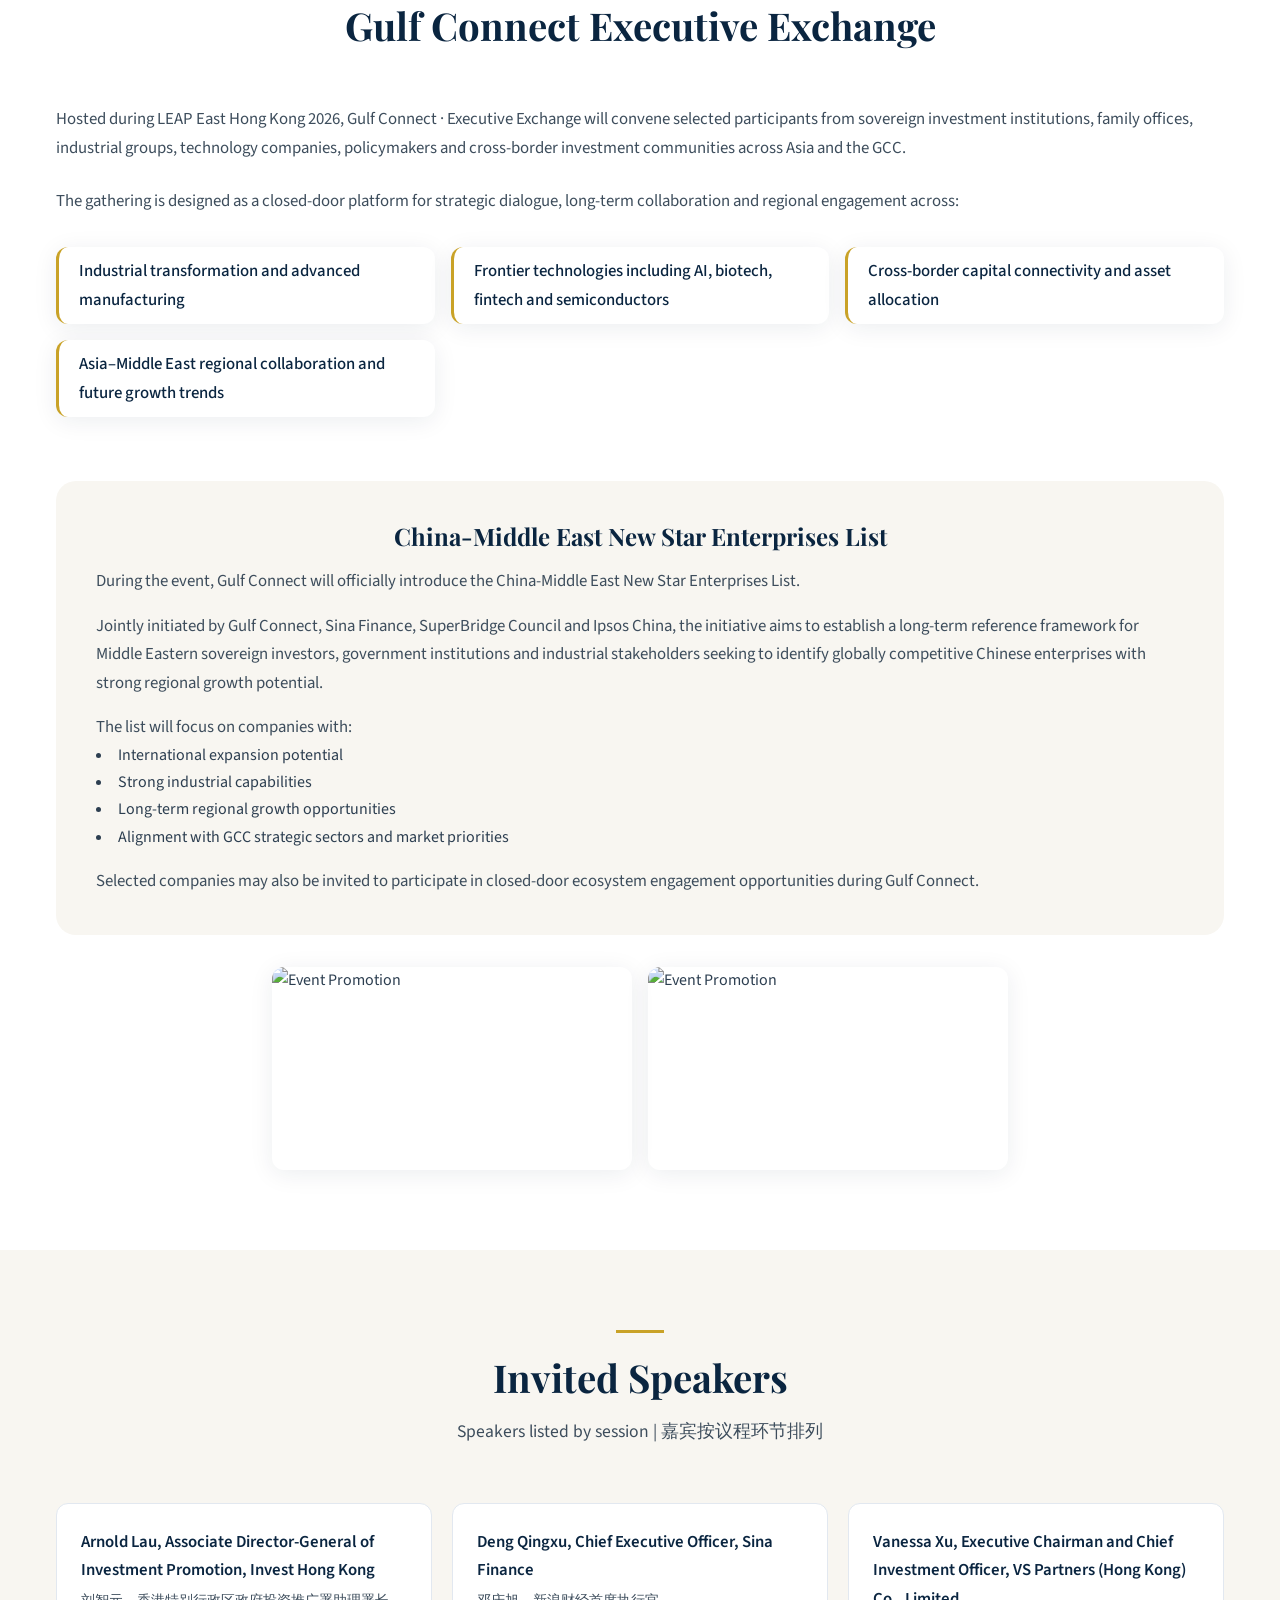
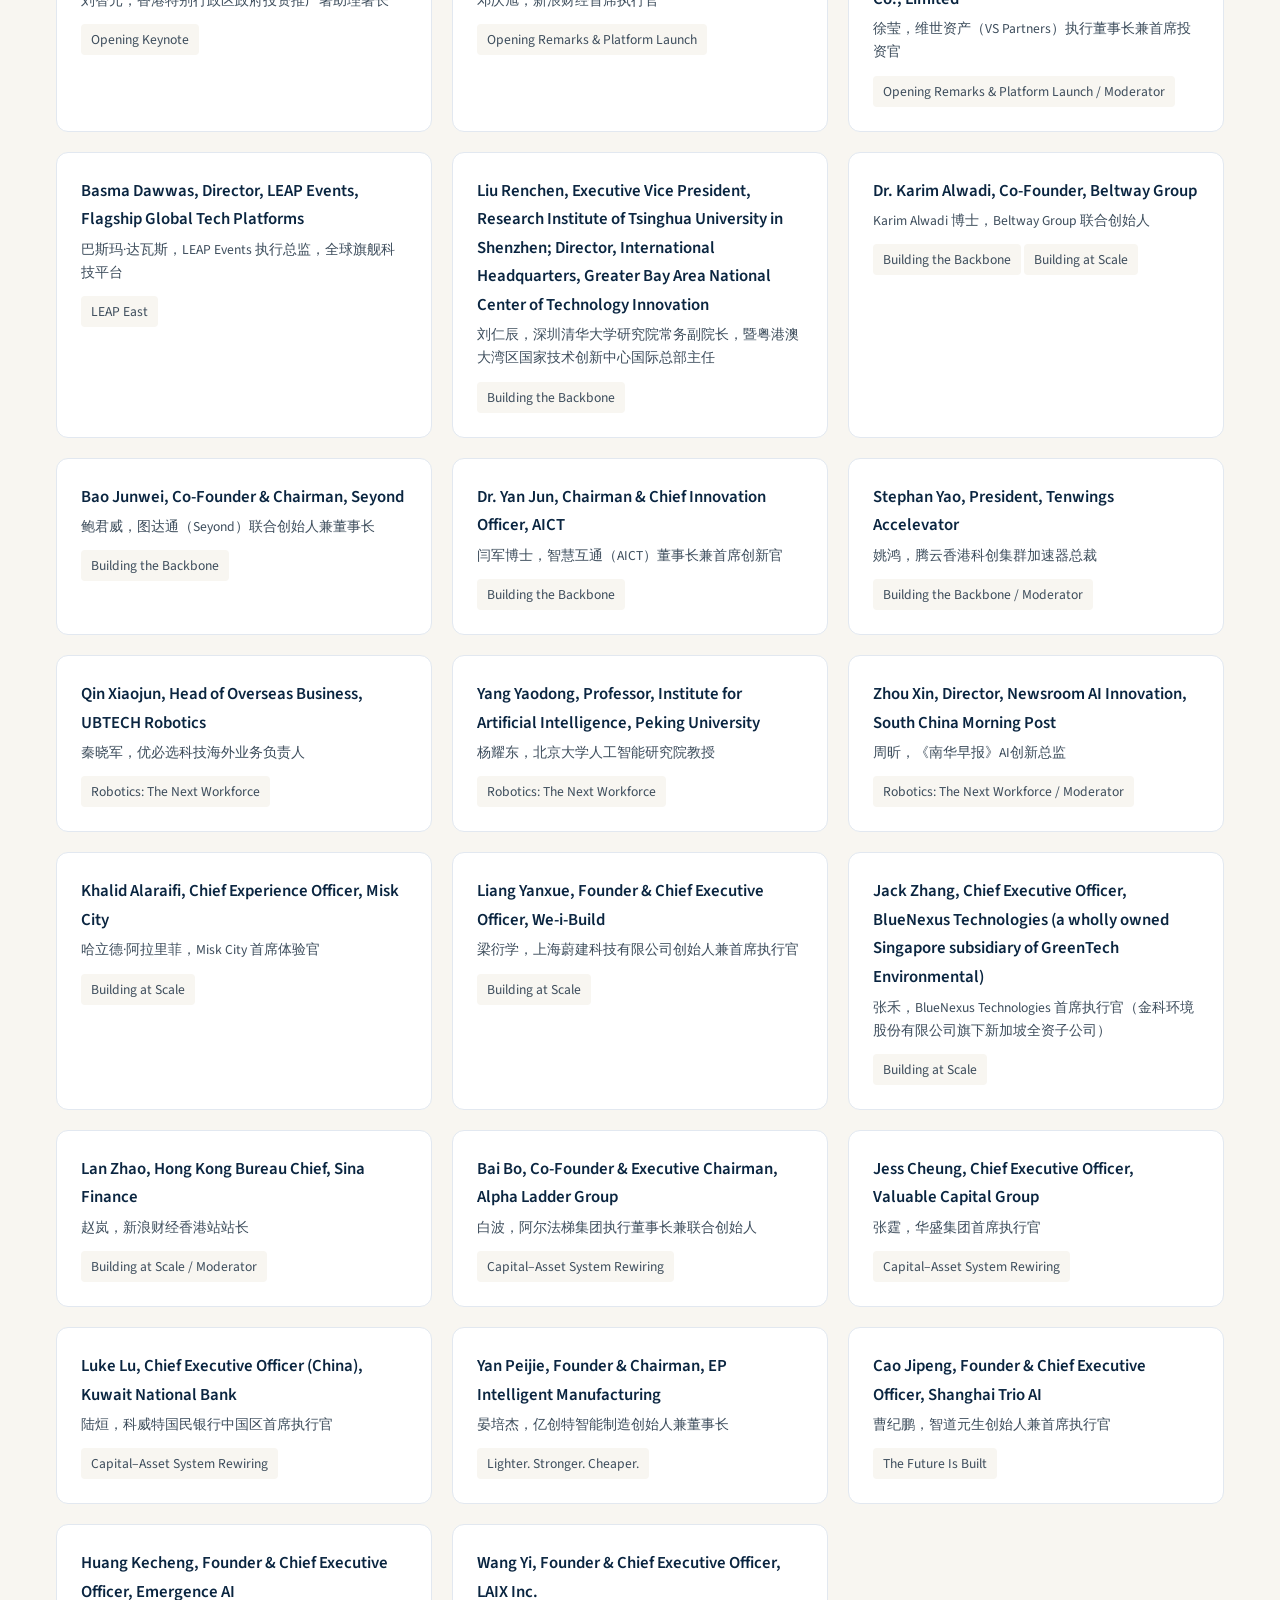
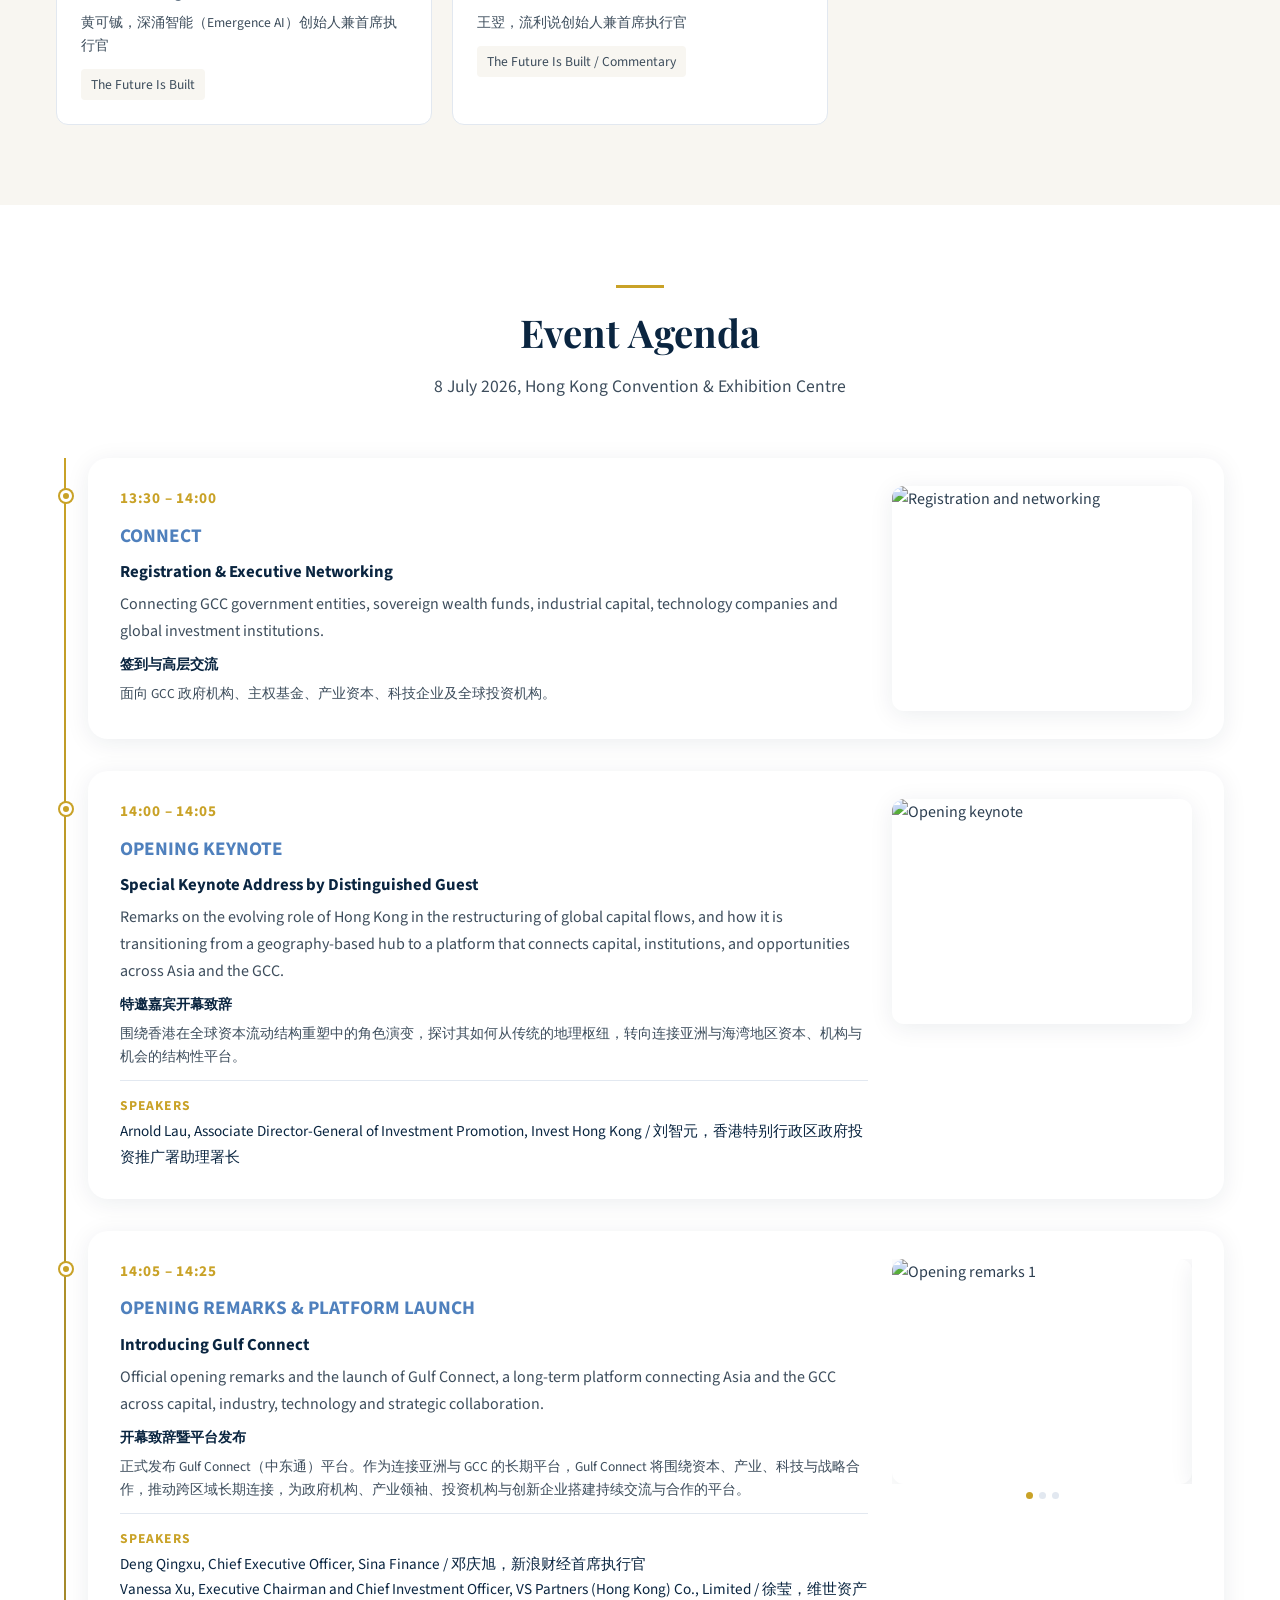
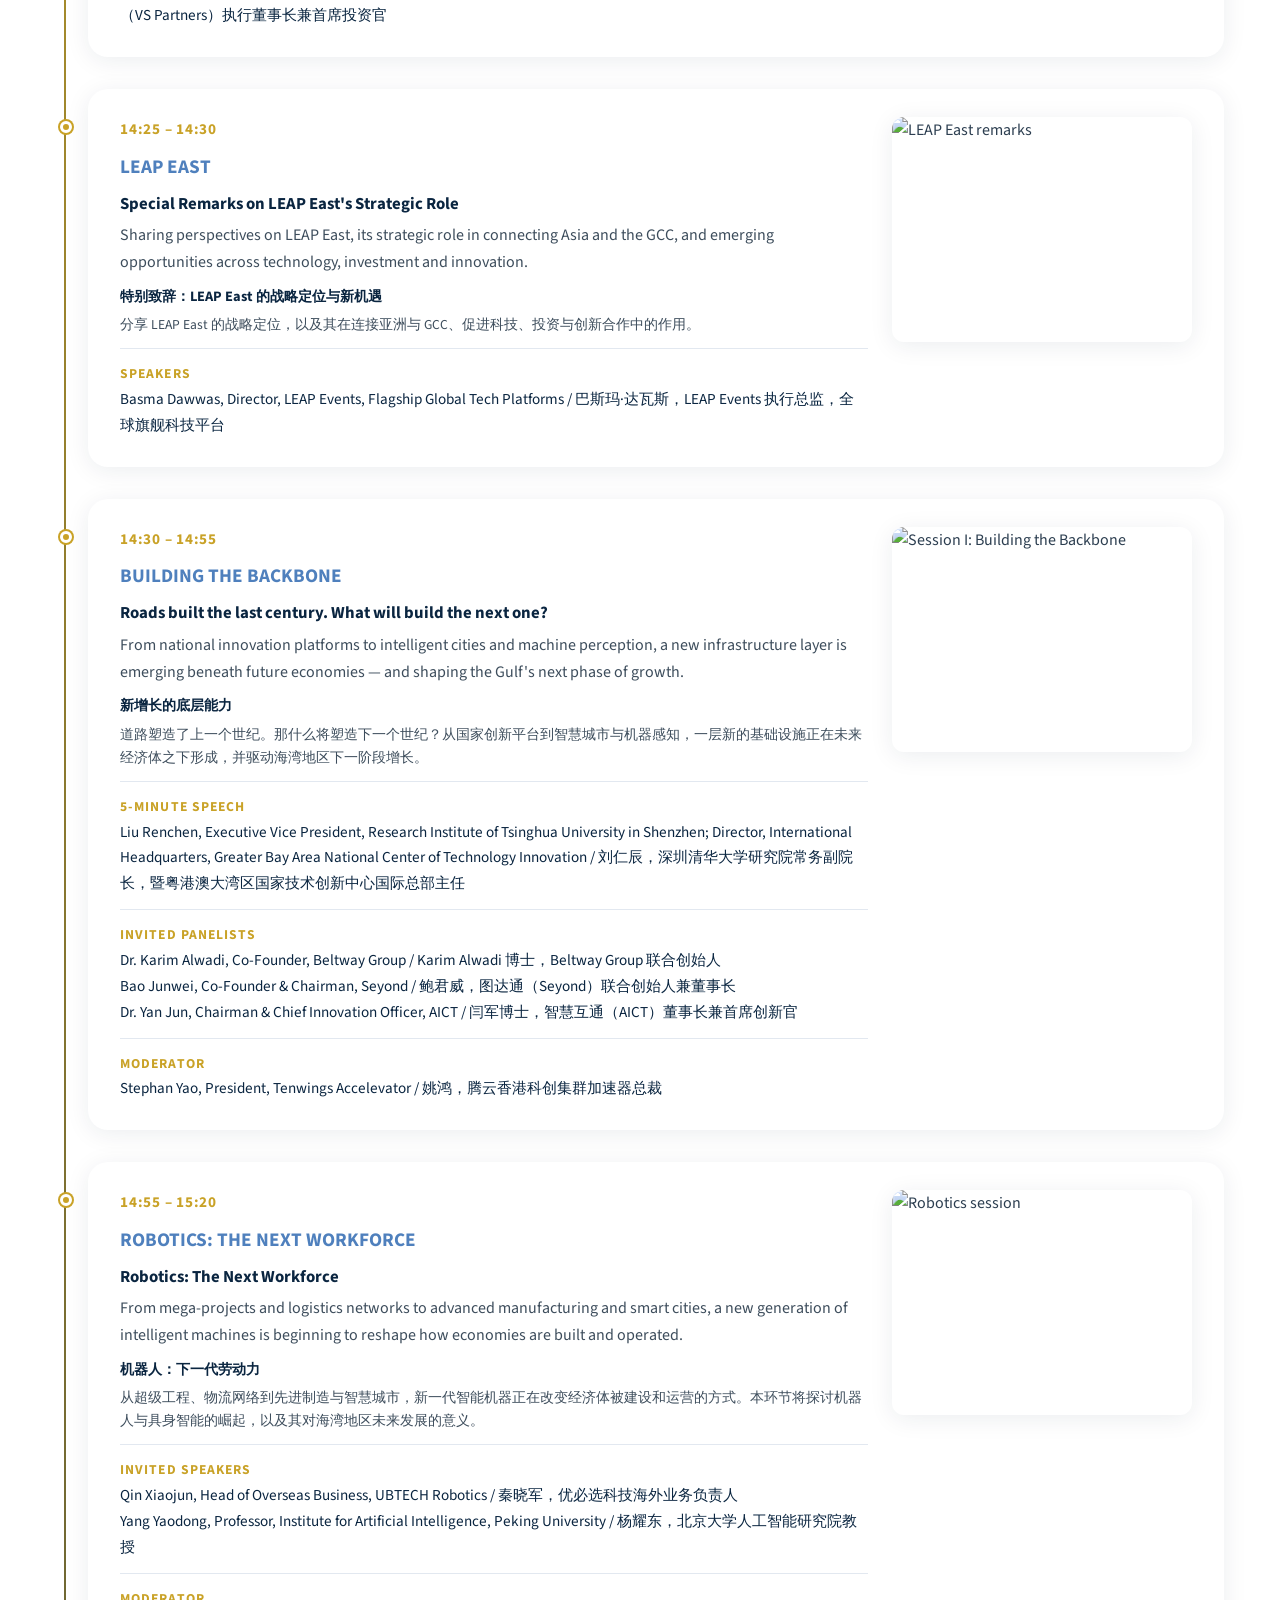
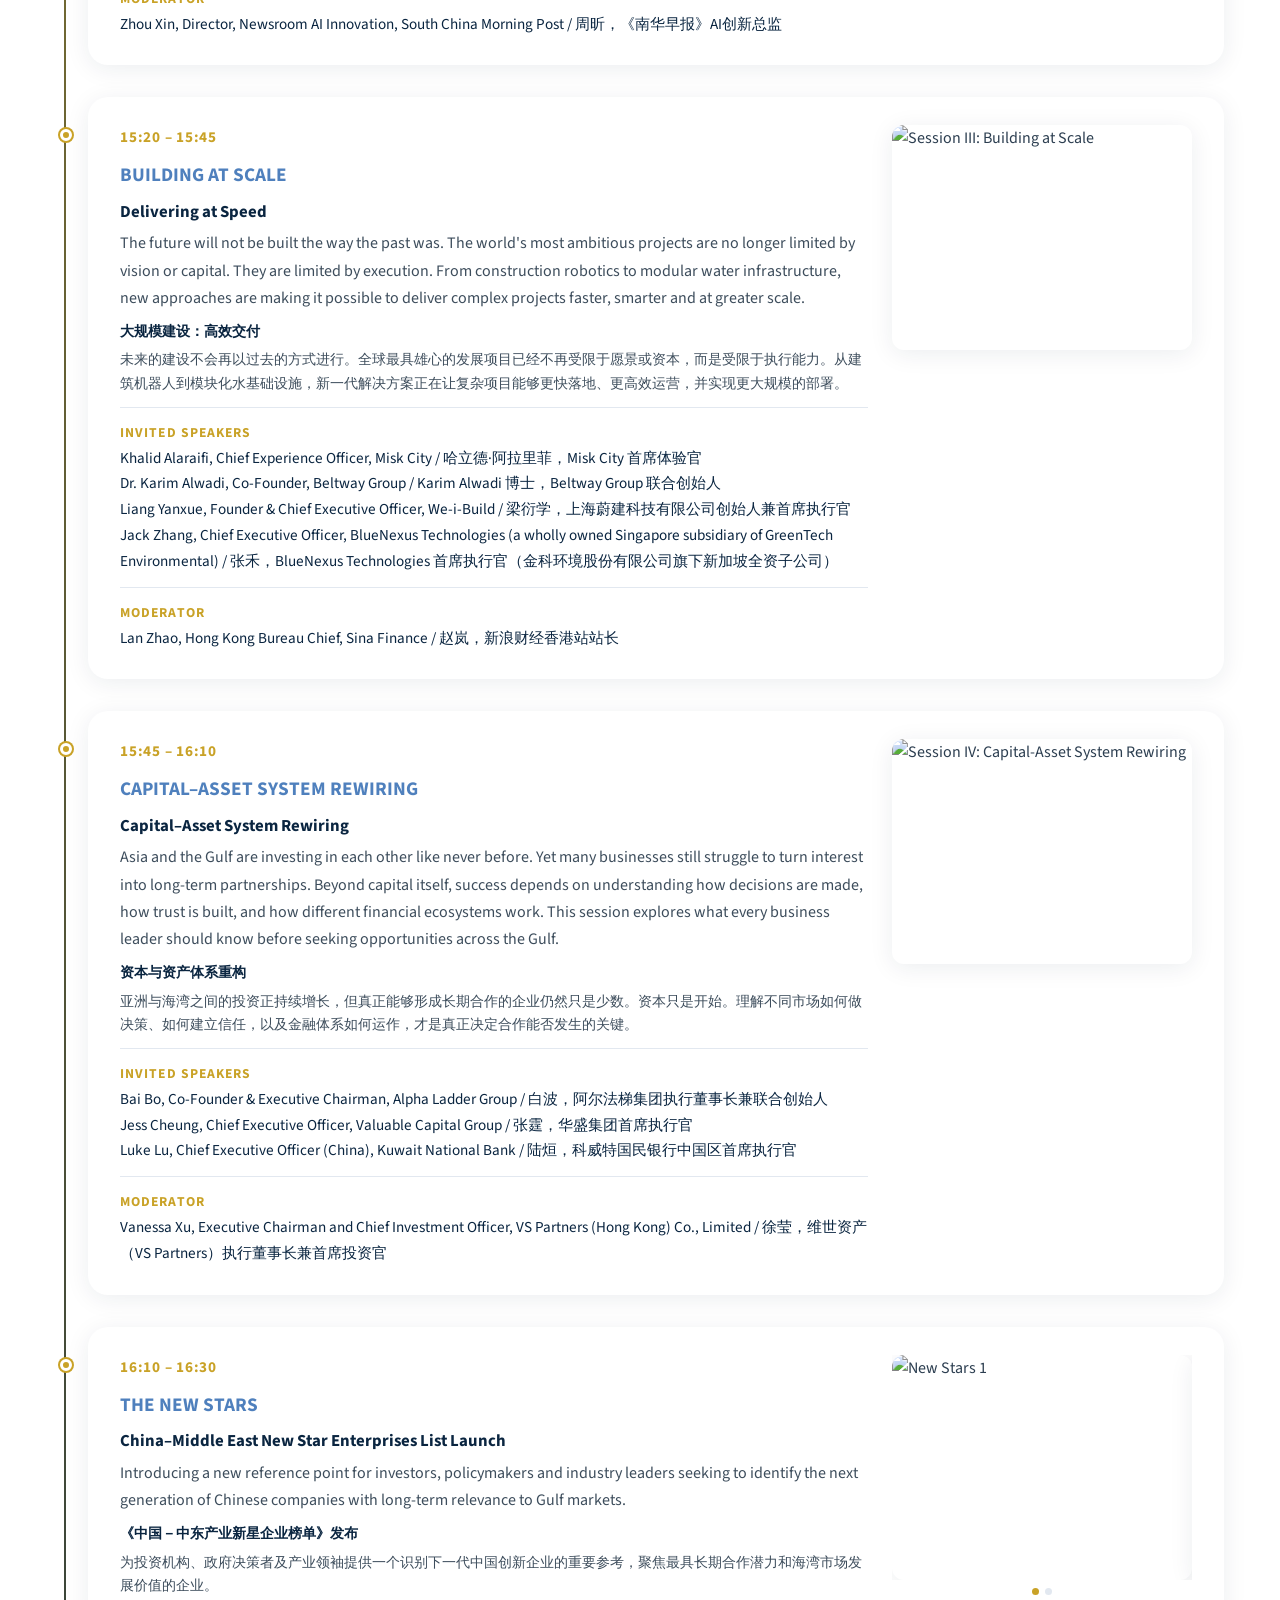
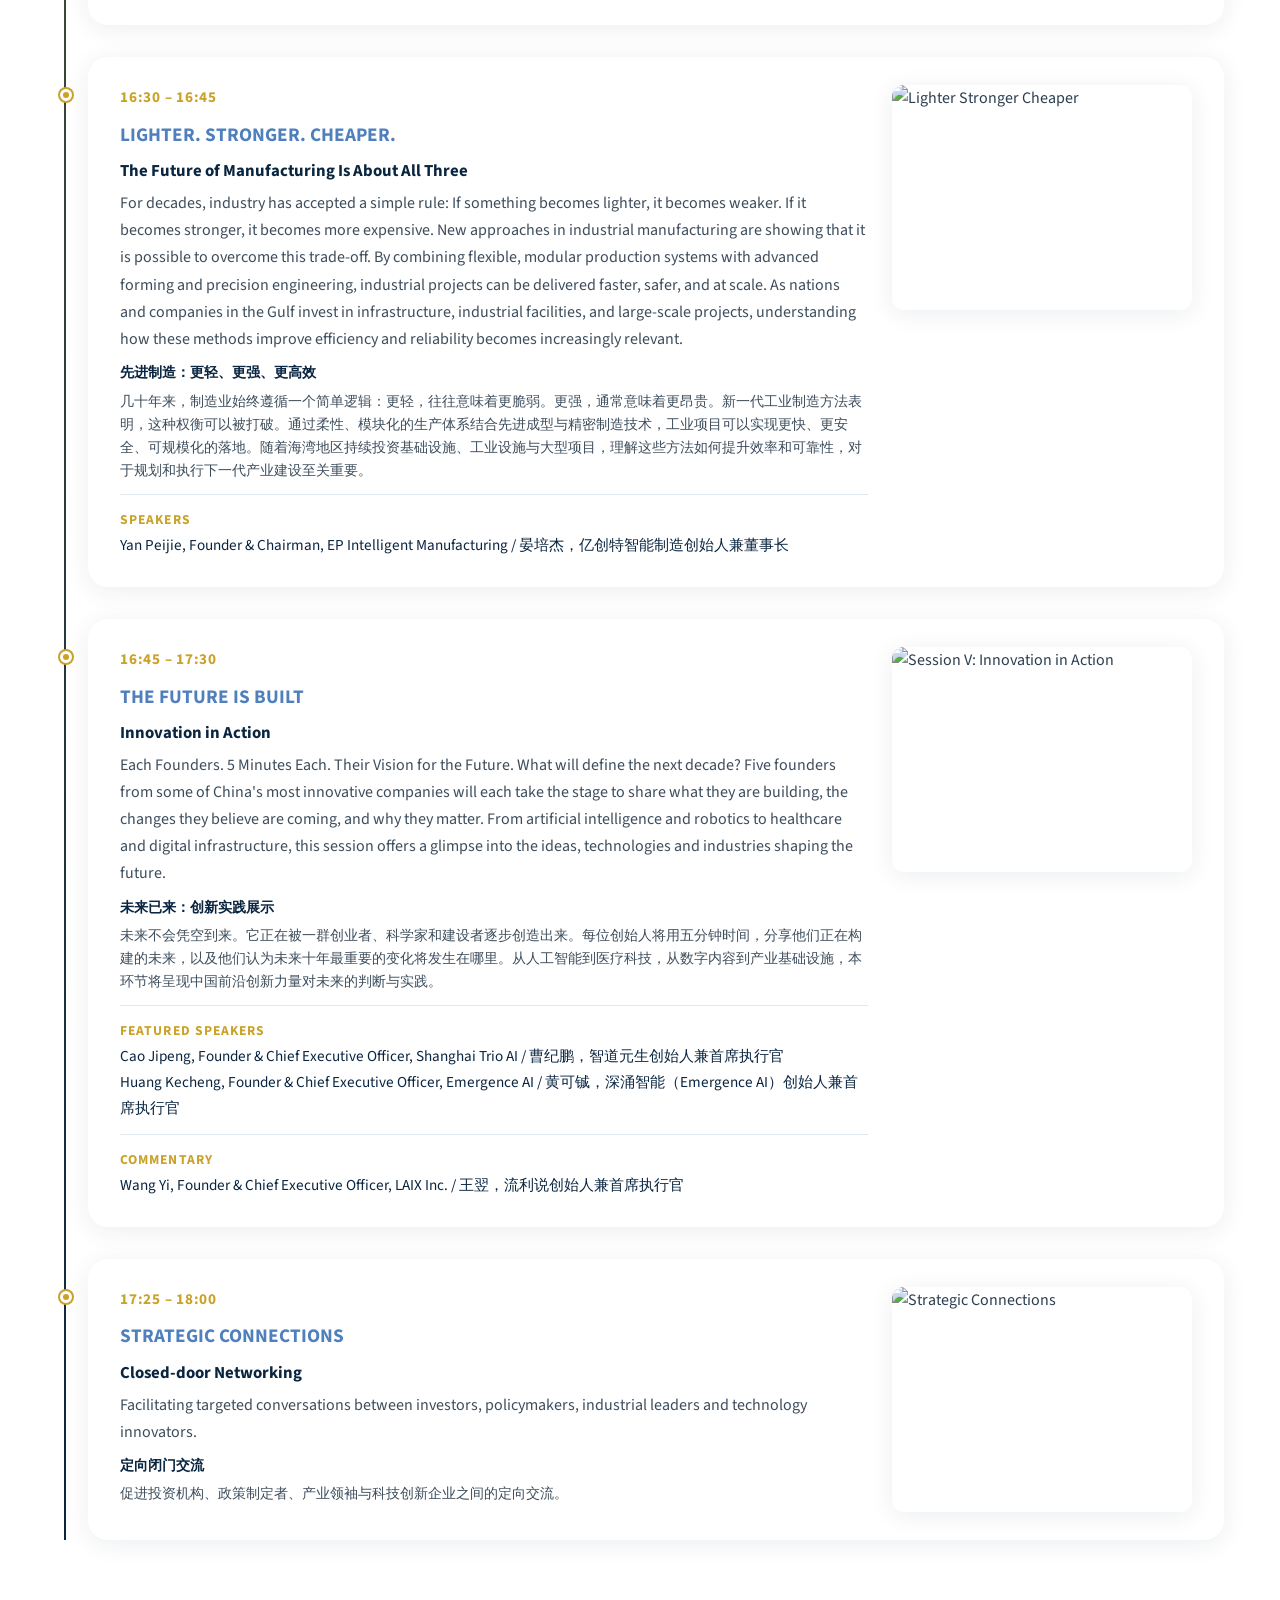
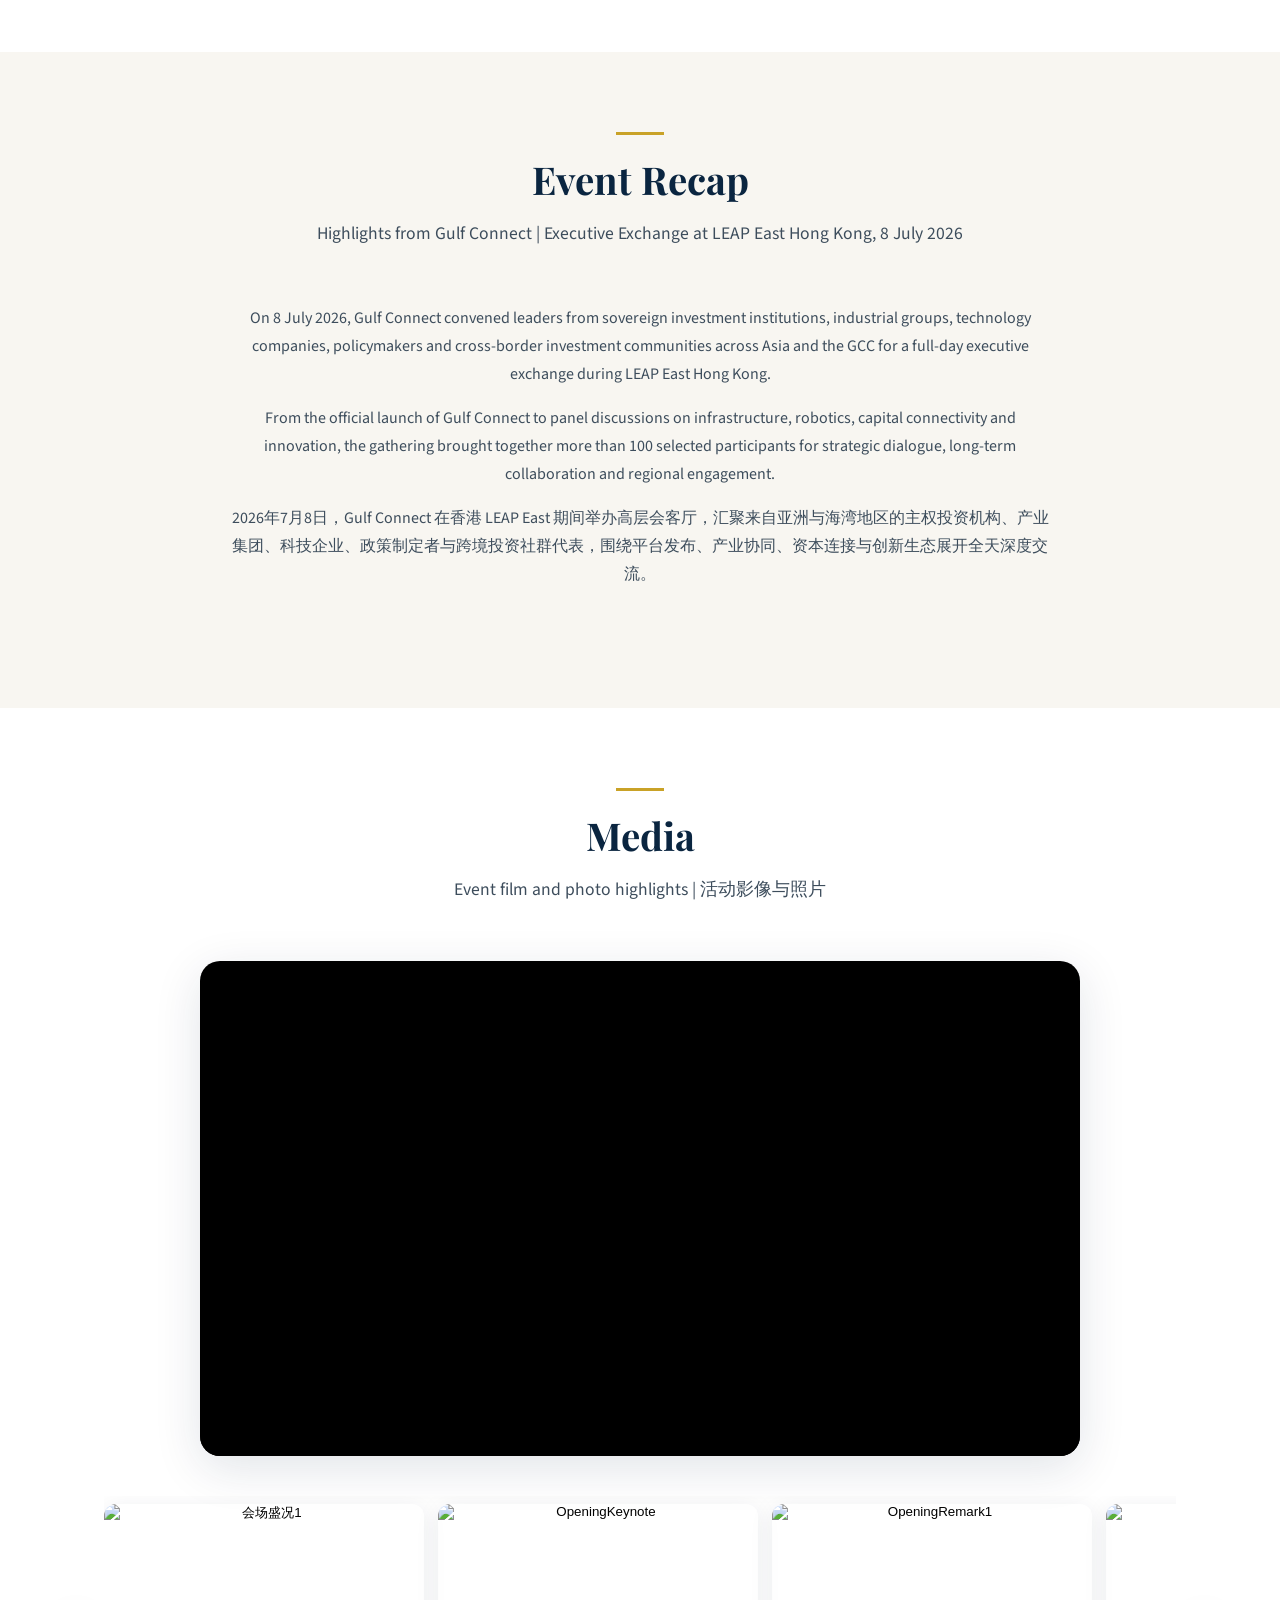
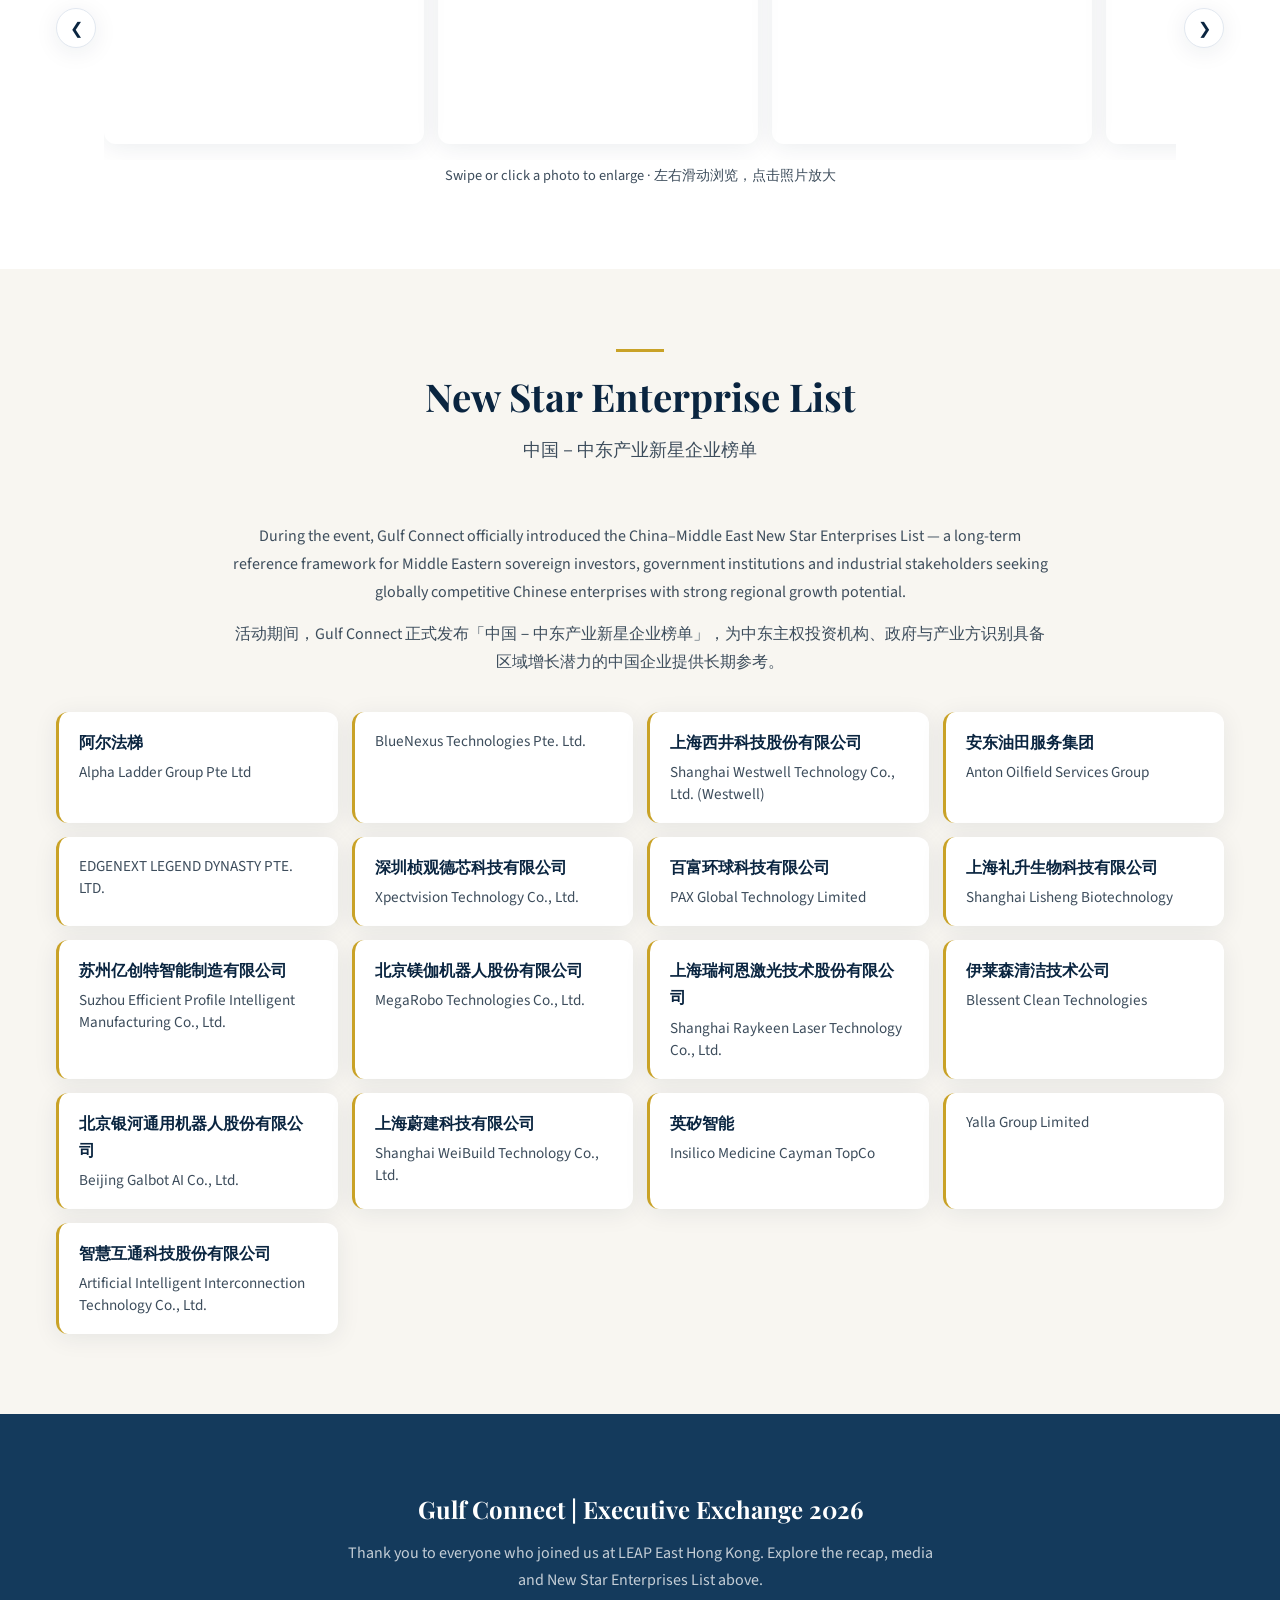
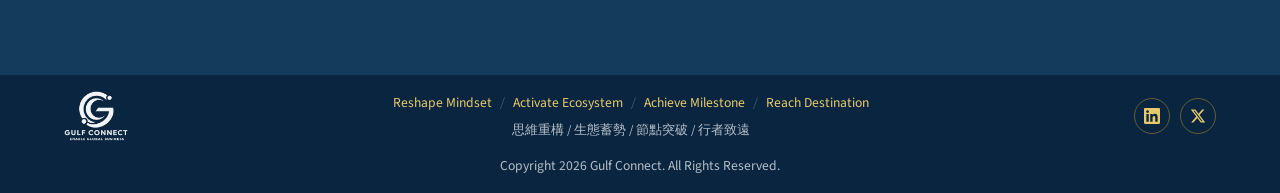
==== commit e47c42d7: "fix update" ====
--- a/executive-exchange.html
+++ b/executive-exchange.html
@@ -86,7 +86,7 @@
           <p>Through strategic convenings, closed-door exchanges, investor engagement, and ecosystem building, Gulf Connect helps globally oriented companies and investors build trusted relationships and long-term regional relevance.</p>
           <p>Gulf Connect is built on the belief that the next phase of global growth will increasingly be shaped by regional ecosystems, institutional trust, and long-term alignment.</p>
         </div>
-        <img src="img2/ce6f1a8261b83231c7857e0ec4655d1f.jpg" alt="Gulf Connect Executive Exchange">
+        <img src="https://media.gulfconnect.org/img/ce6f1a8261b83231c7857e0ec4655d1f.jpg" alt="Gulf Connect Executive Exchange">
       </div>
 
       <div style="margin-top:64px;">
@@ -119,9 +119,9 @@
       </div>
 
       <div class="promo-gallery">
-        <img src="img2/4d191f0d7c900af17e5893236fe515f4.jpg" alt="Event Promotion">
-        <!-- <img src="img2/a7e4e4b319d914e296aadd1ac8531622.jpg" alt="Event Promotion"> -->
-        <img src="img2/ce6f1a8261b83231c7857e0ec4655d1f.jpg" alt="Event Promotion">
+        <img src="https://media.gulfconnect.org/img/4d191f0d7c900af17e5893236fe515f4.jpg" alt="Event Promotion">
+        <!-- <img src="https://media.gulfconnect.org/img/a7e4e4b319d914e296aadd1ac8531622.jpg" alt="Event Promotion"> -->
+        <img src="https://media.gulfconnect.org/img/ce6f1a8261b83231c7857e0ec4655d1f.jpg" alt="Event Promotion">
       </div>
     </div>
   </section>
--- a/css/style.css
+++ b/css/style.css
@@ -62,7 +62,7 @@
 .container {
   max-width: var(--max-width);
   margin: 0 auto;
-  padding: 0 24px;
+  padding: 0 16px;
 }
 
 /* ?? Header ?? */
@@ -816,7 +816,7 @@
 
 .agenda-item.has-media {
   display: grid;
-  grid-template-columns: minmax(0, 1fr) 240px;
+  grid-template-columns: minmax(0, 1fr) 300px;
   gap: 24px;
   align-items: start;
 }
@@ -827,6 +827,7 @@
   box-shadow: var(--shadow);
   aspect-ratio: 4 / 3;
   object-fit: cover;
+  cursor: zoom-in;
 }
 
 .agenda-item-media-multi {
@@ -864,11 +865,7 @@
   pointer-events: none;
   user-select: none;
   -webkit-user-drag: none;
-}
-
-.agenda-item.has-media:has(.agenda-item-media-multi),
-.agenda-item.has-media:has(.agenda-media-wrap) {
-  grid-template-columns: minmax(0, 1fr) 300px;
+  cursor: zoom-in;
 }
 
 .agenda-media-wrap {
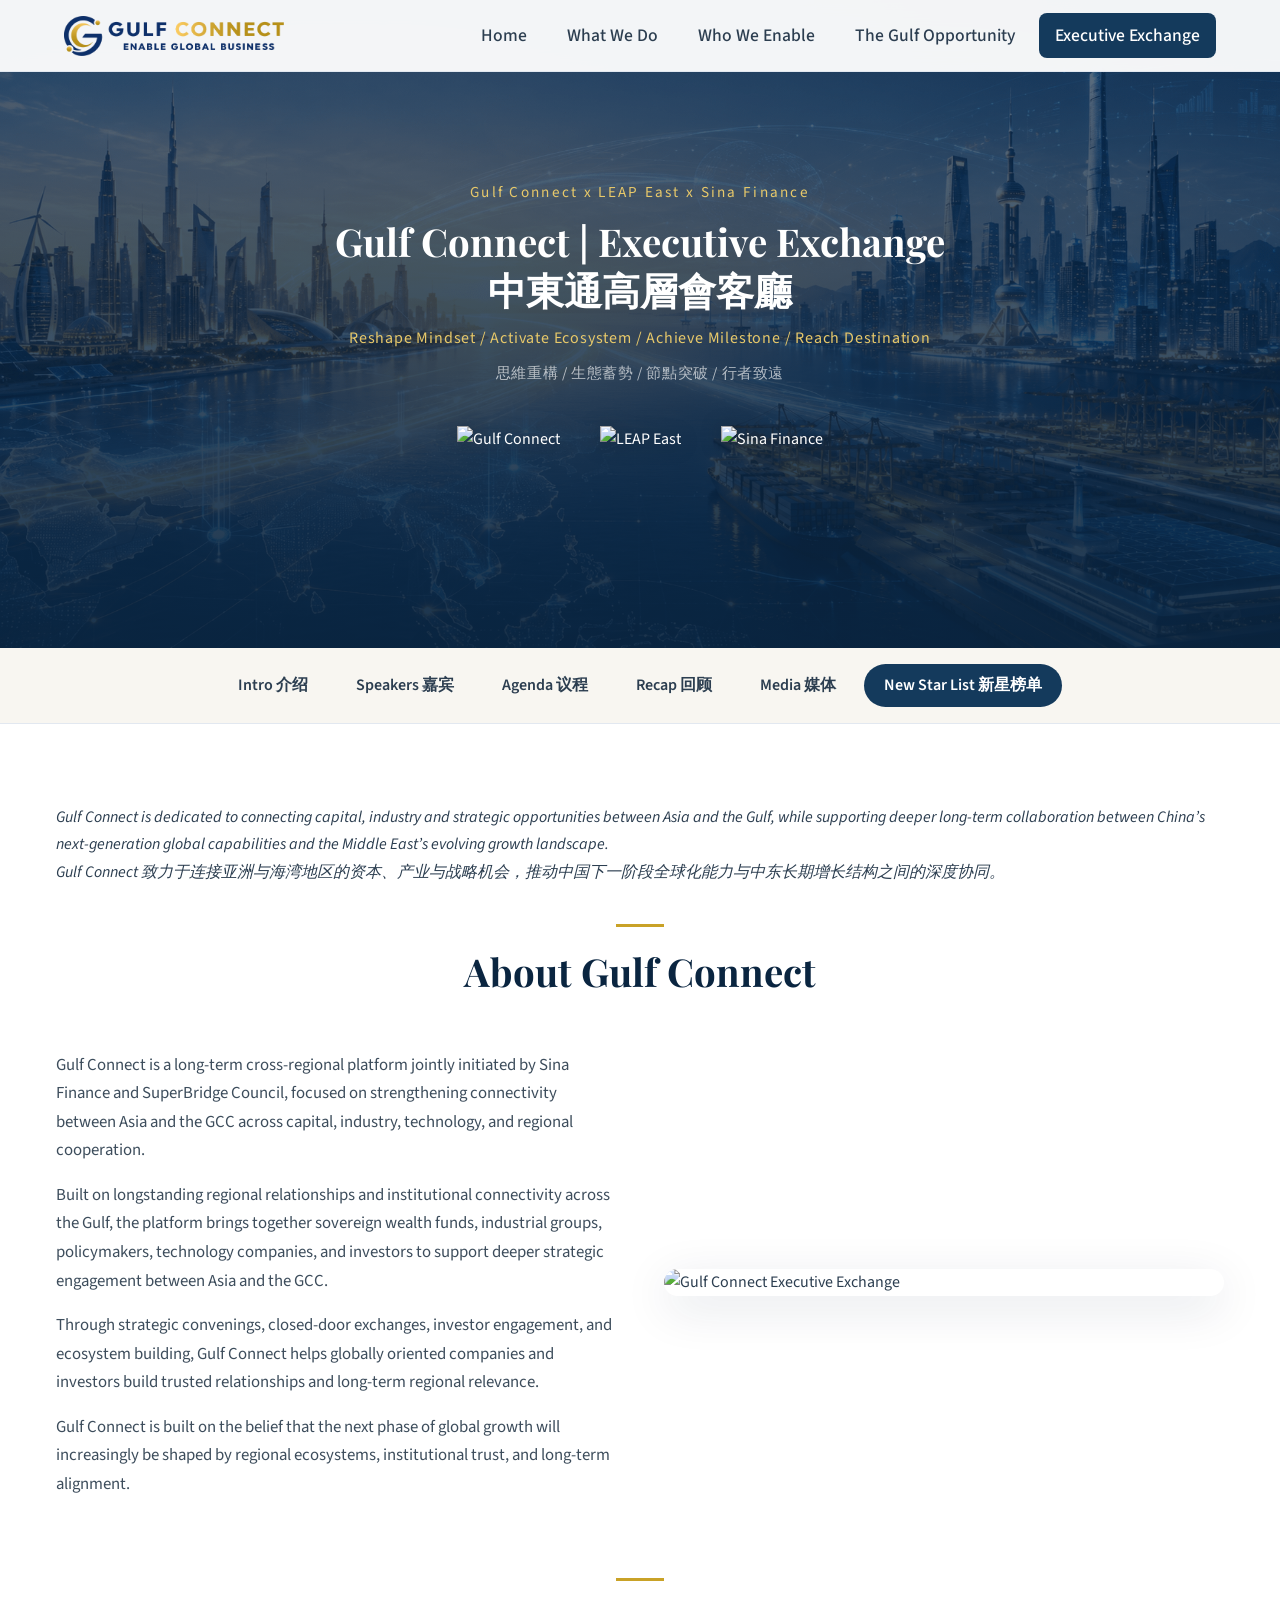
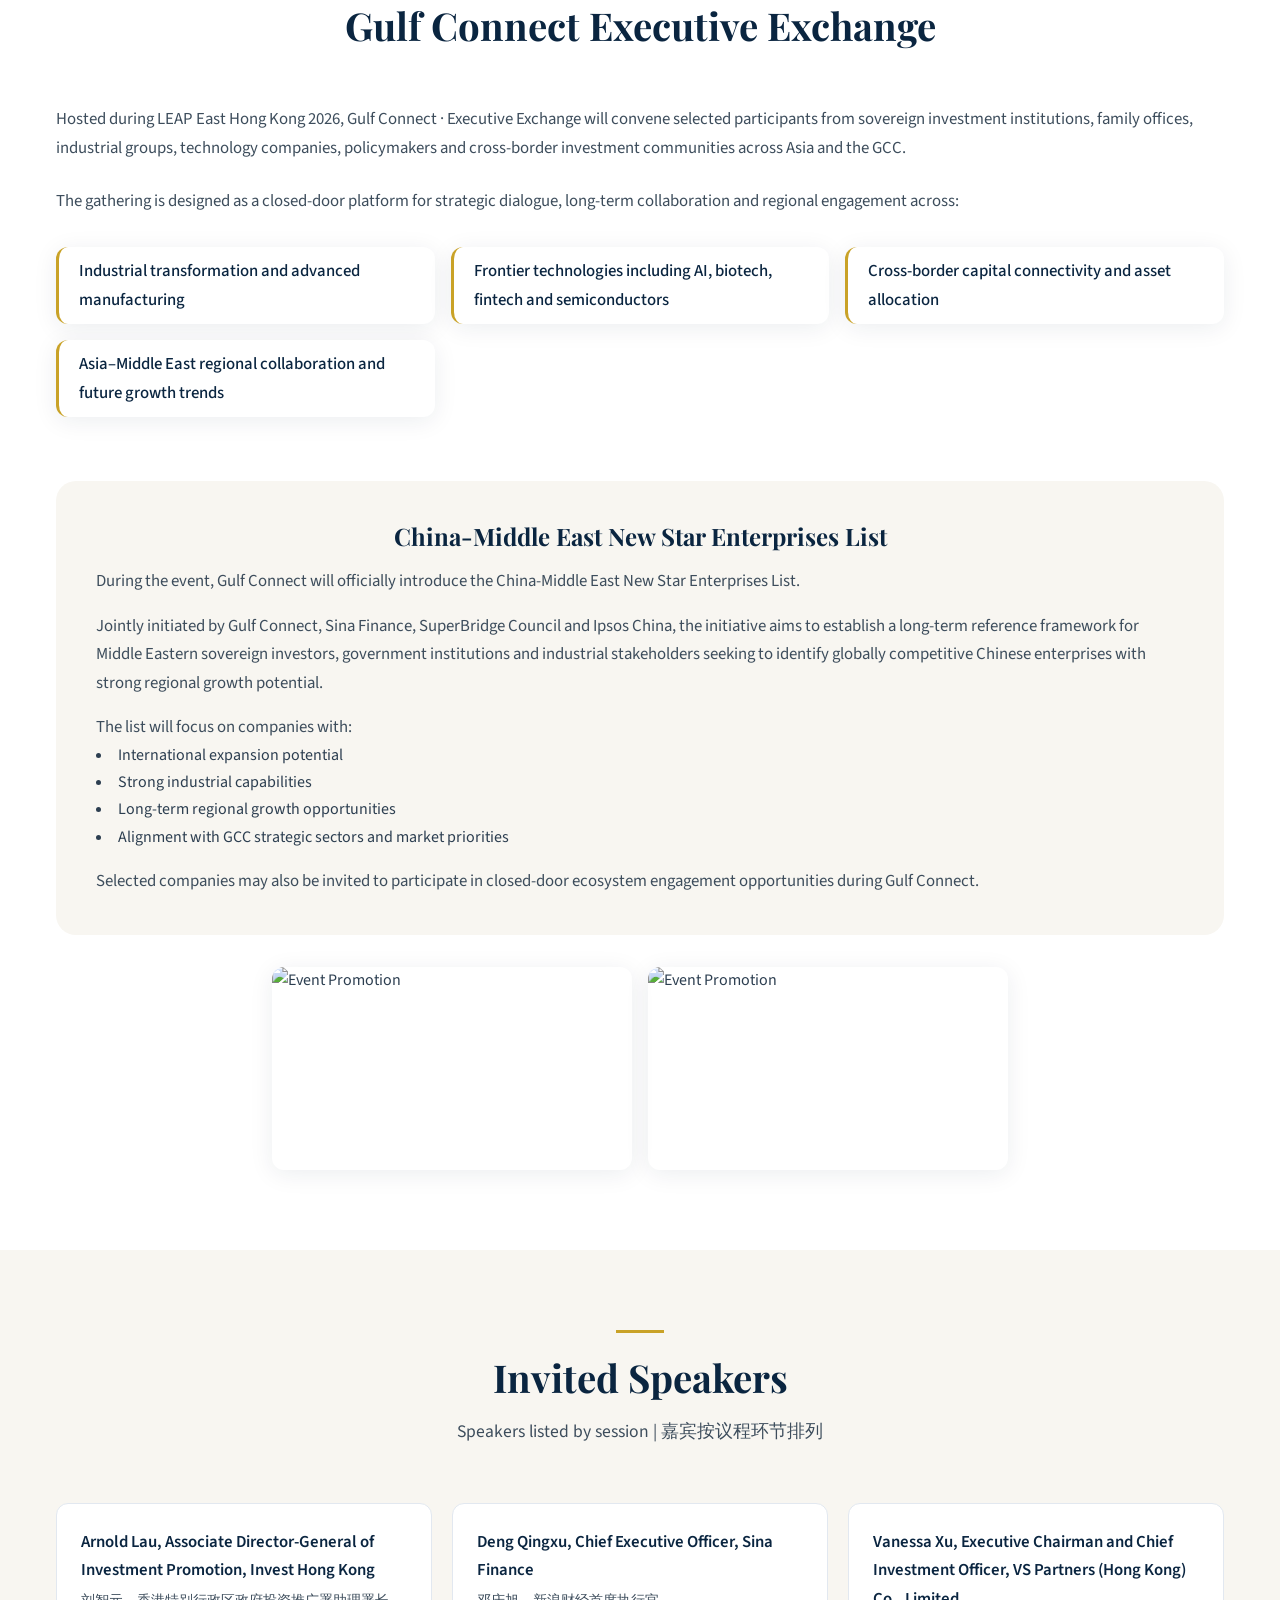
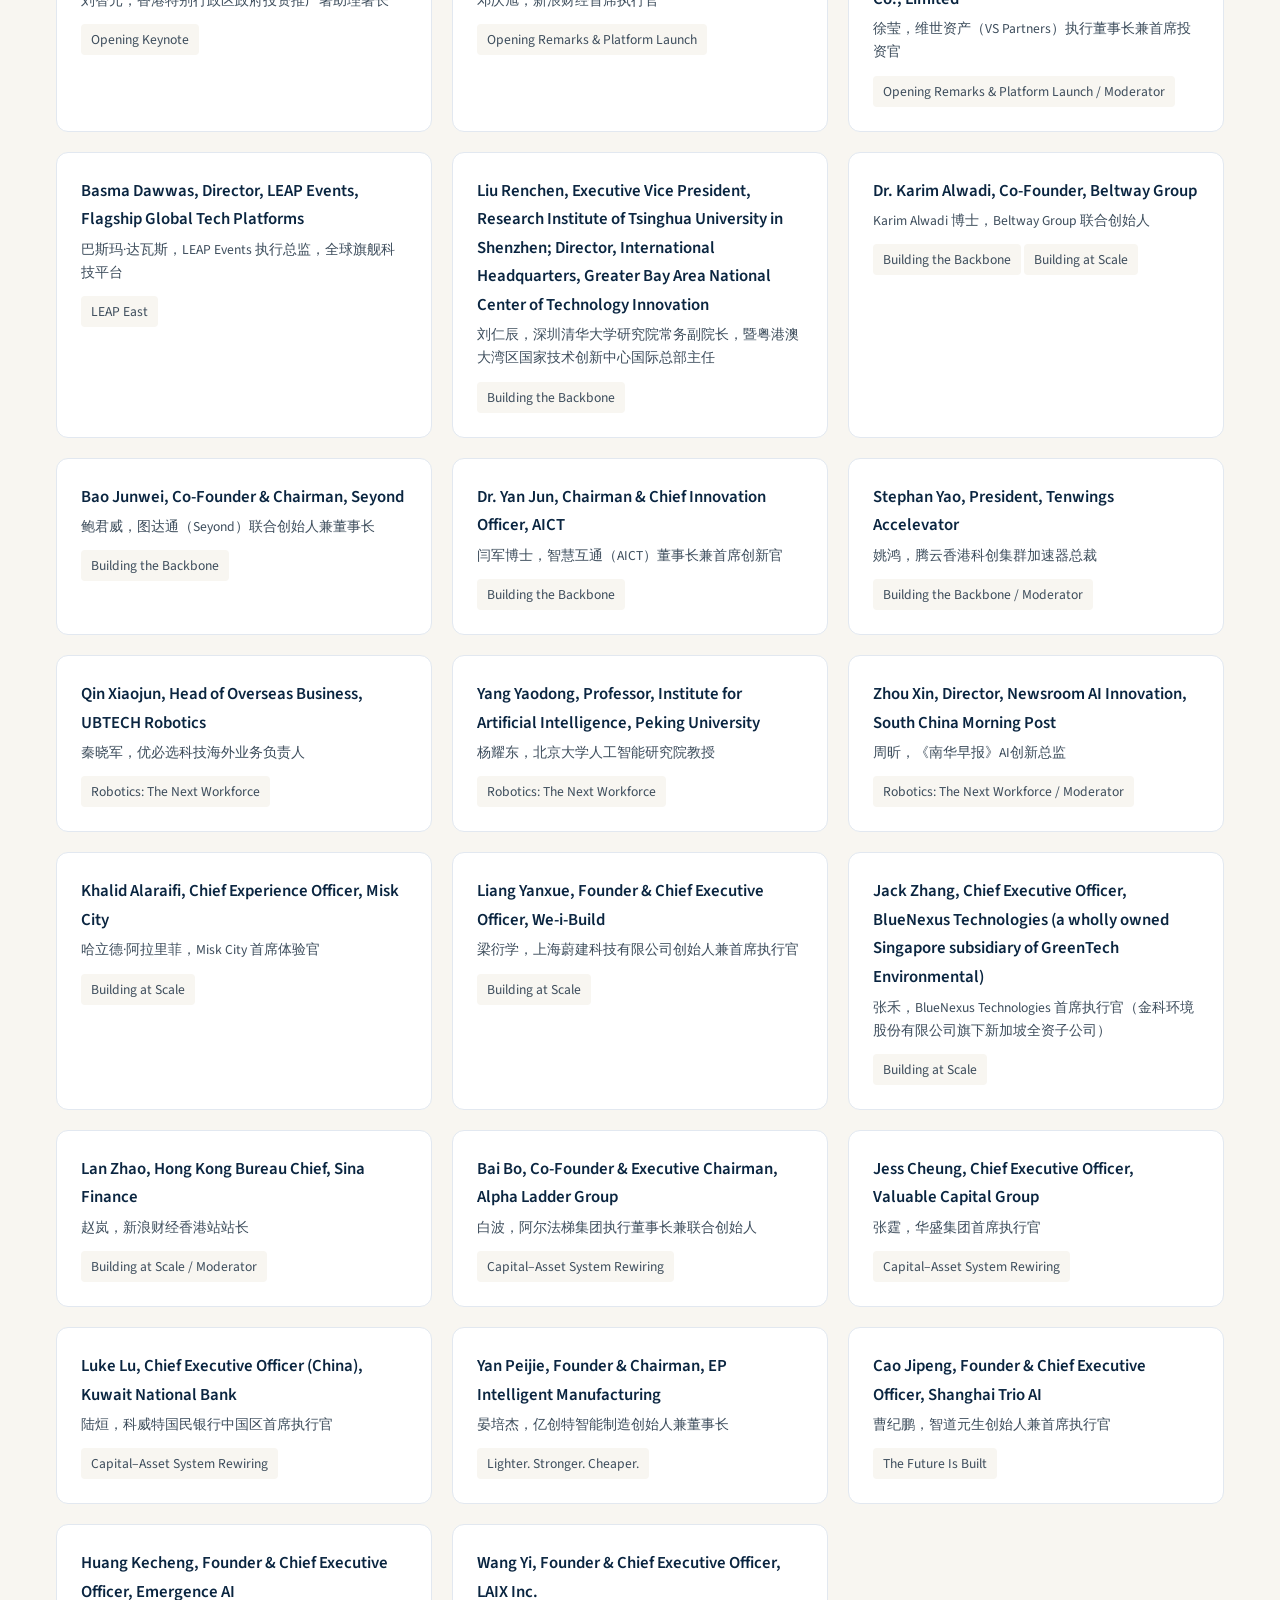
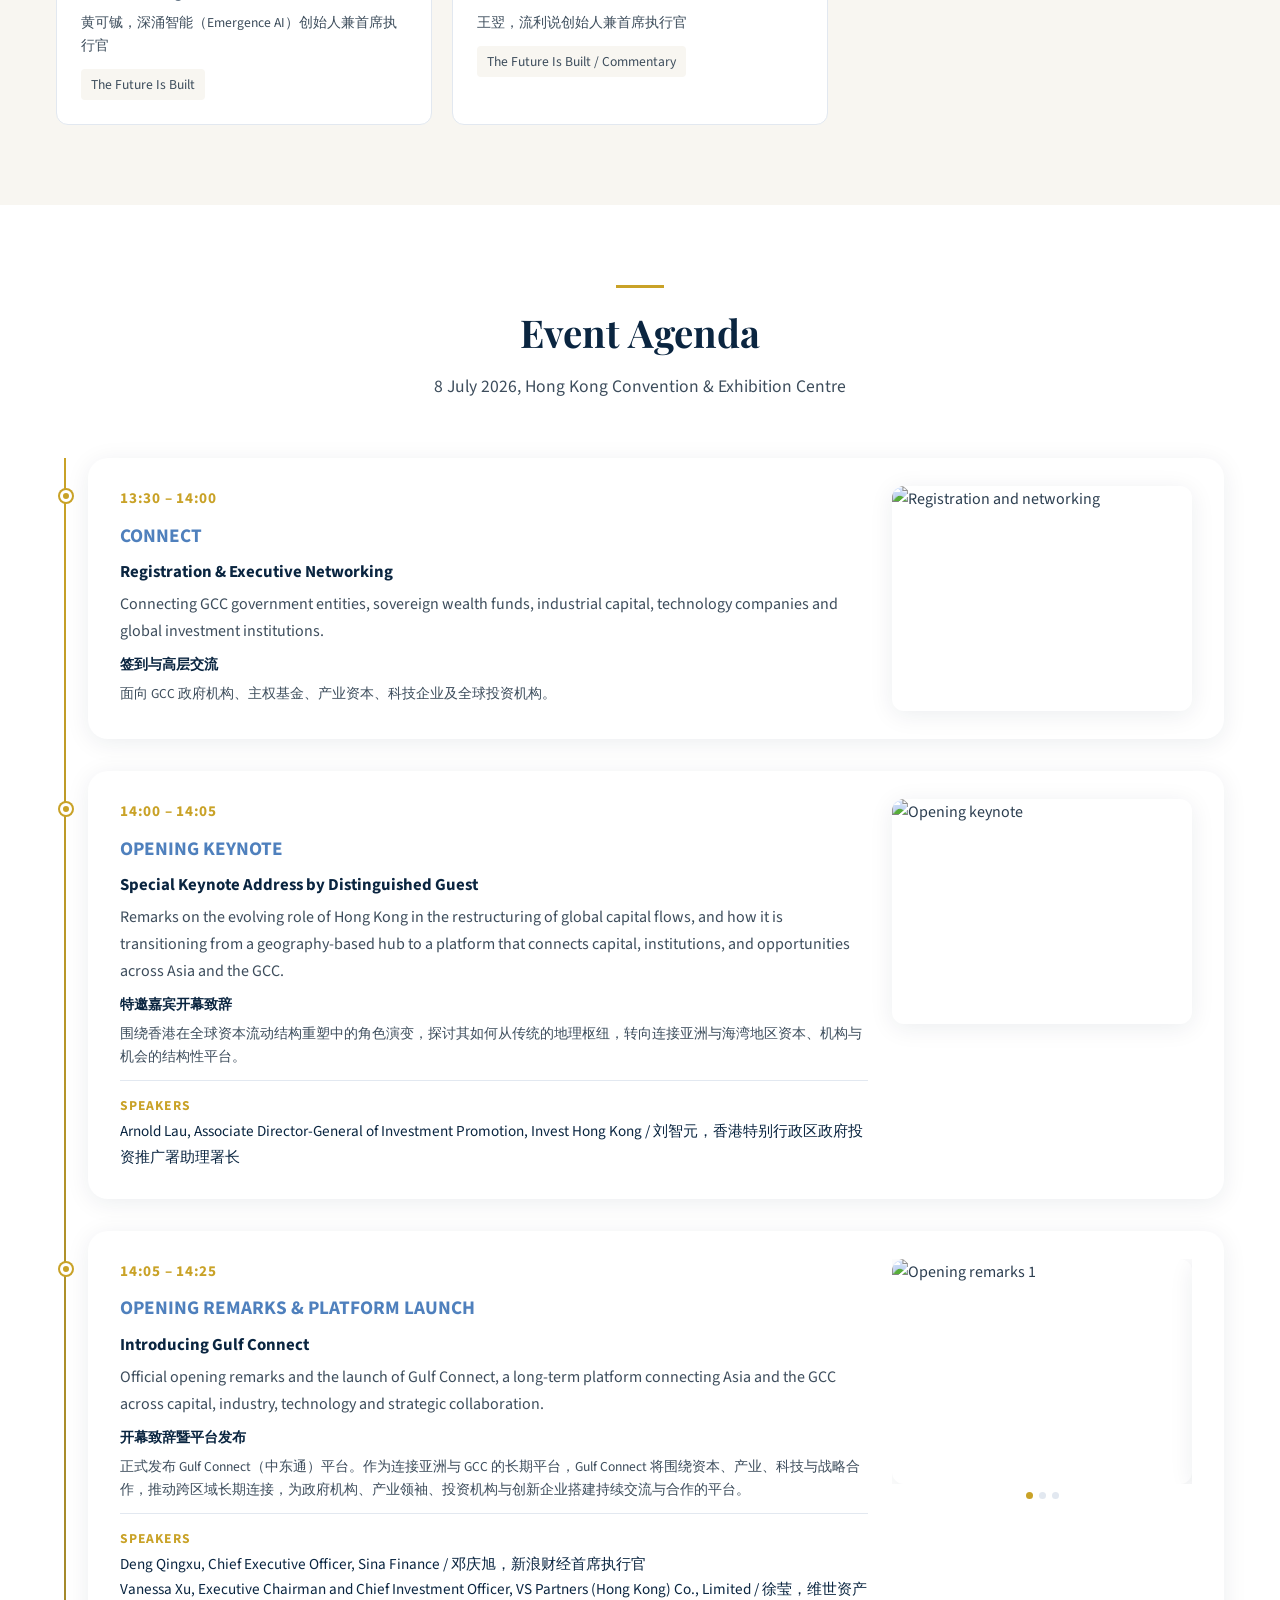
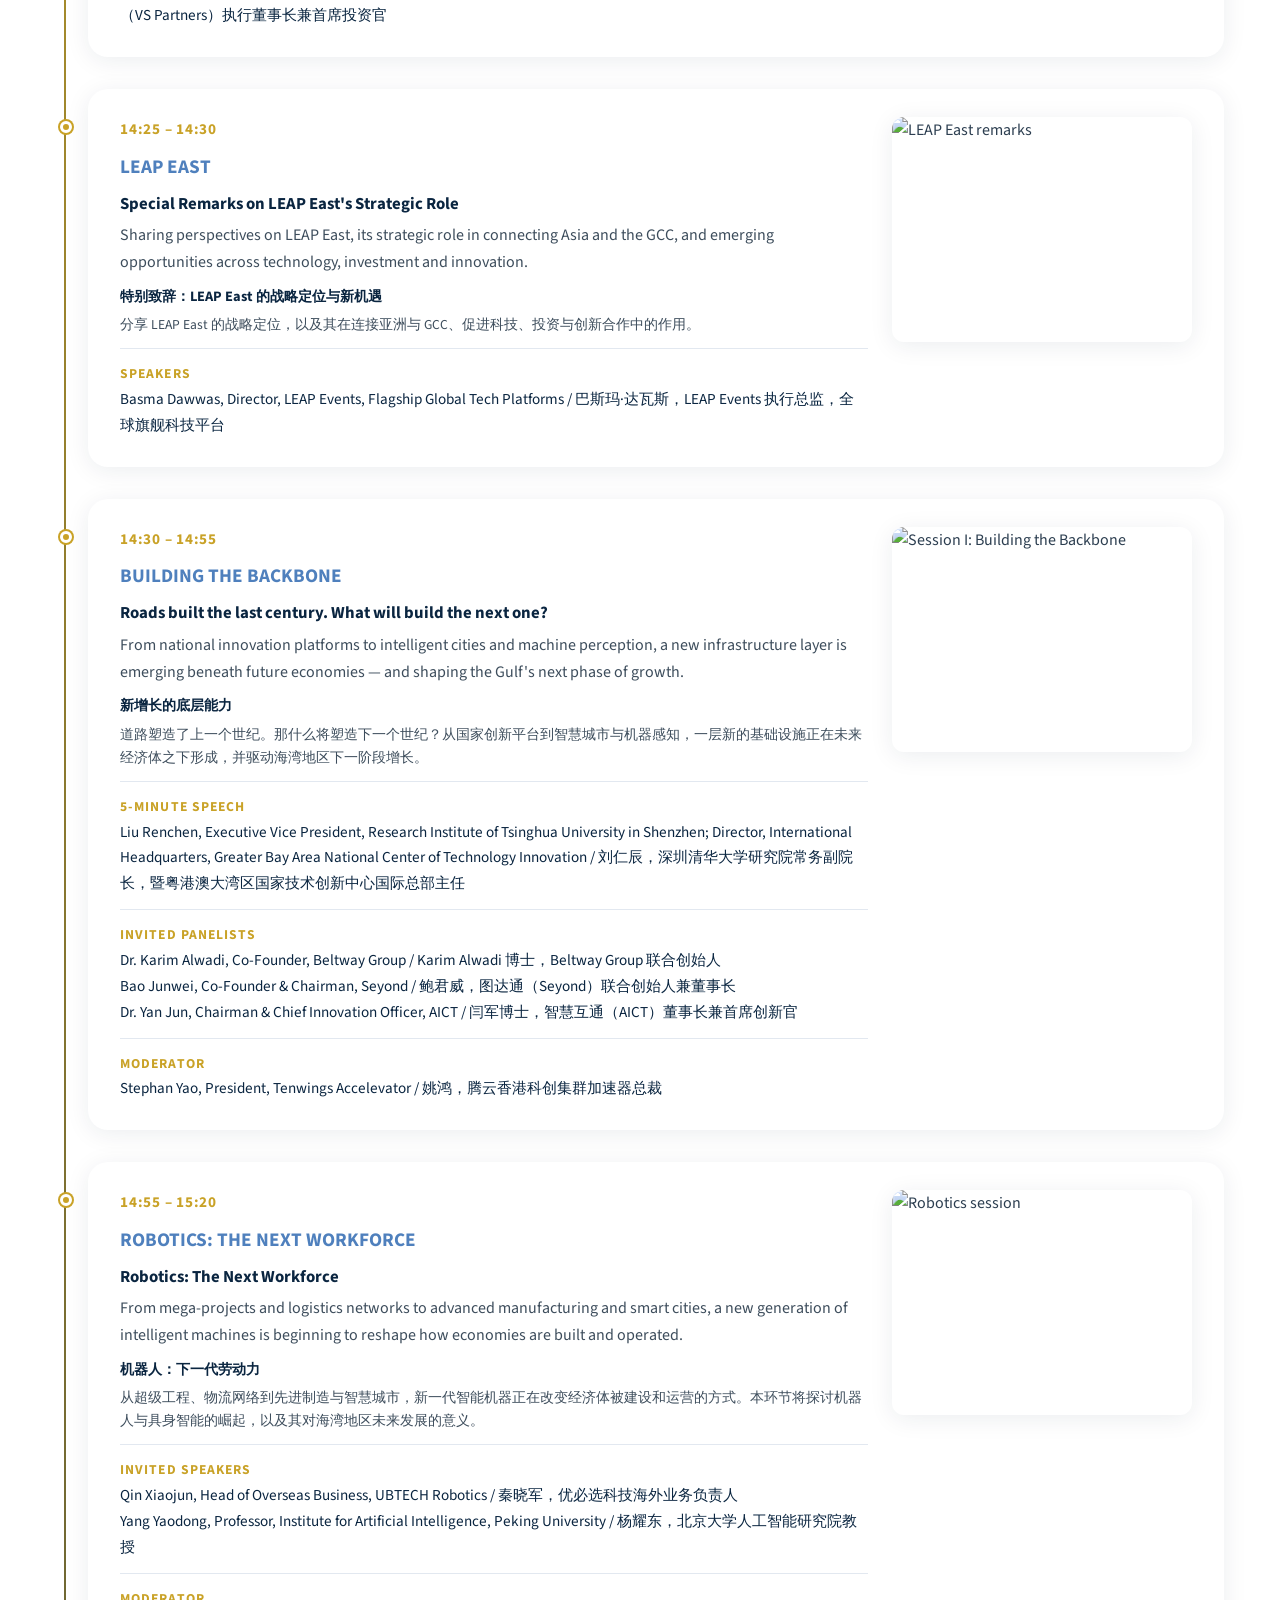
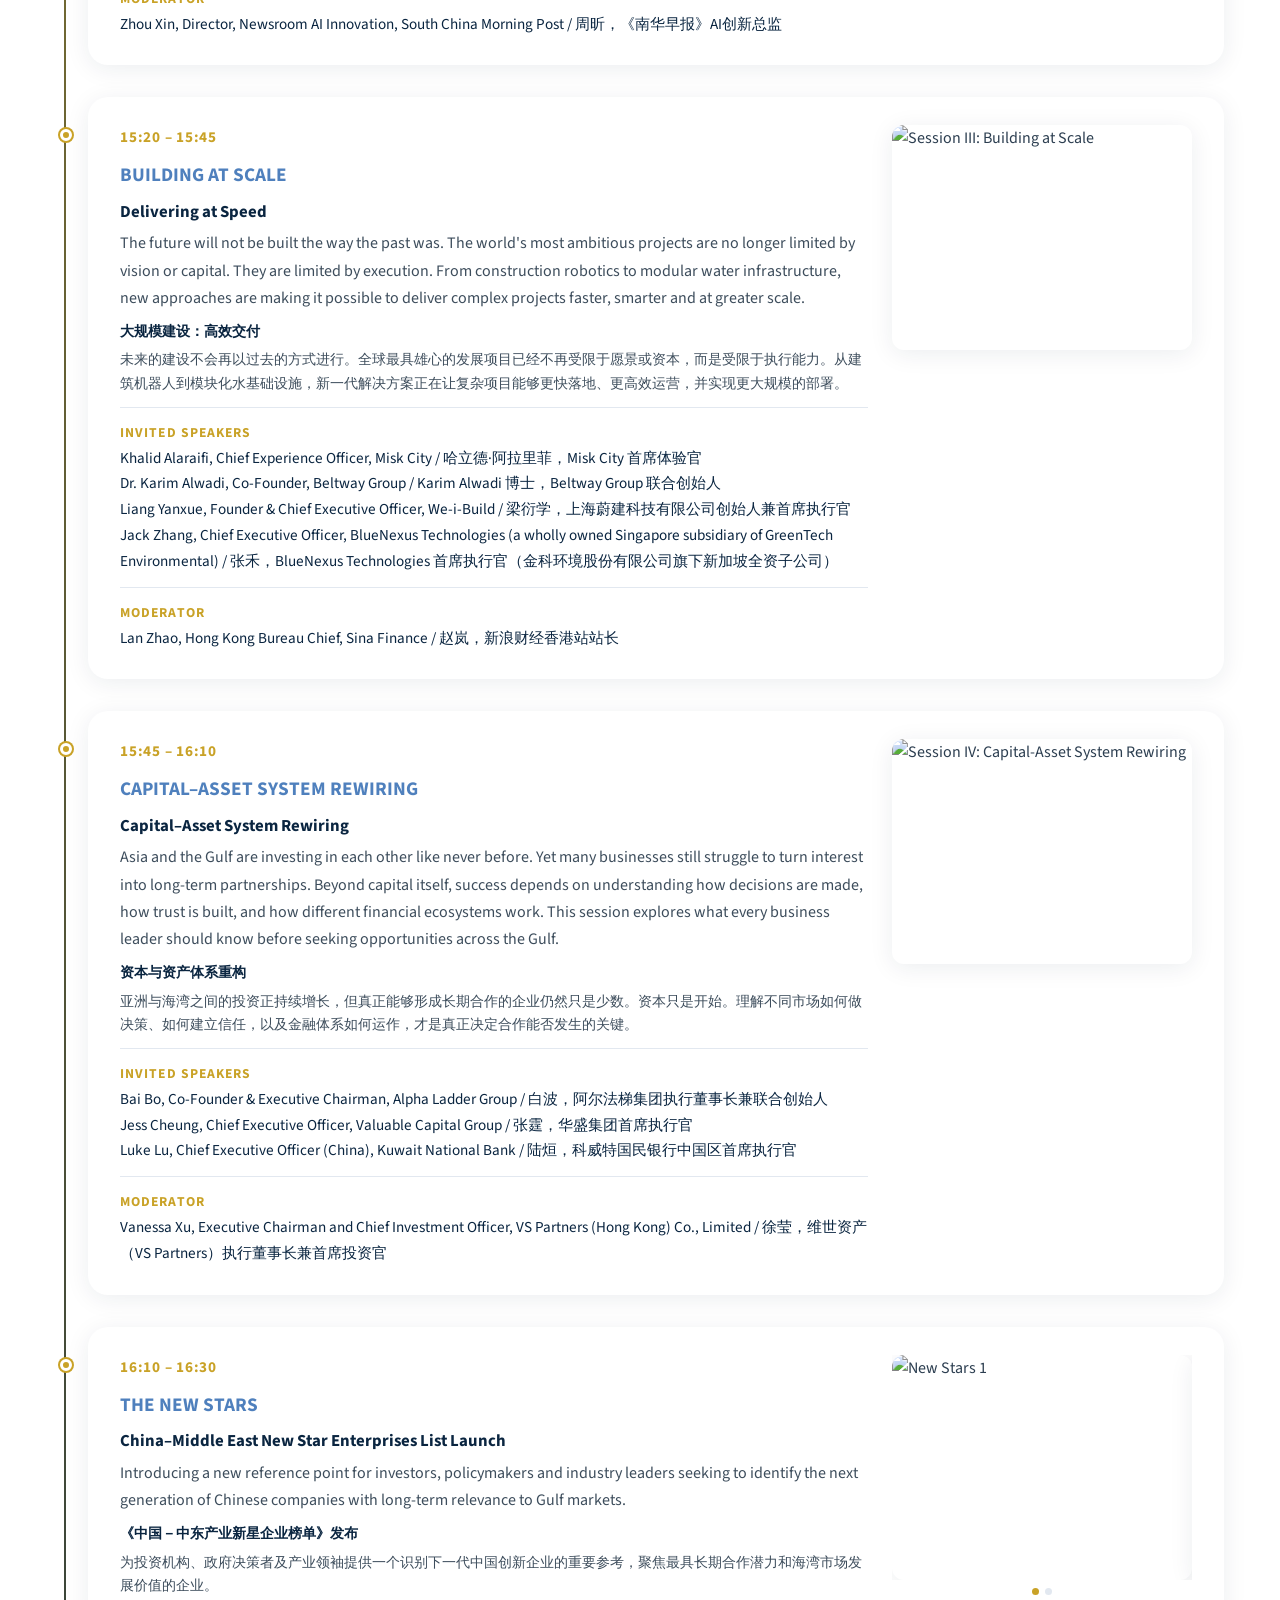
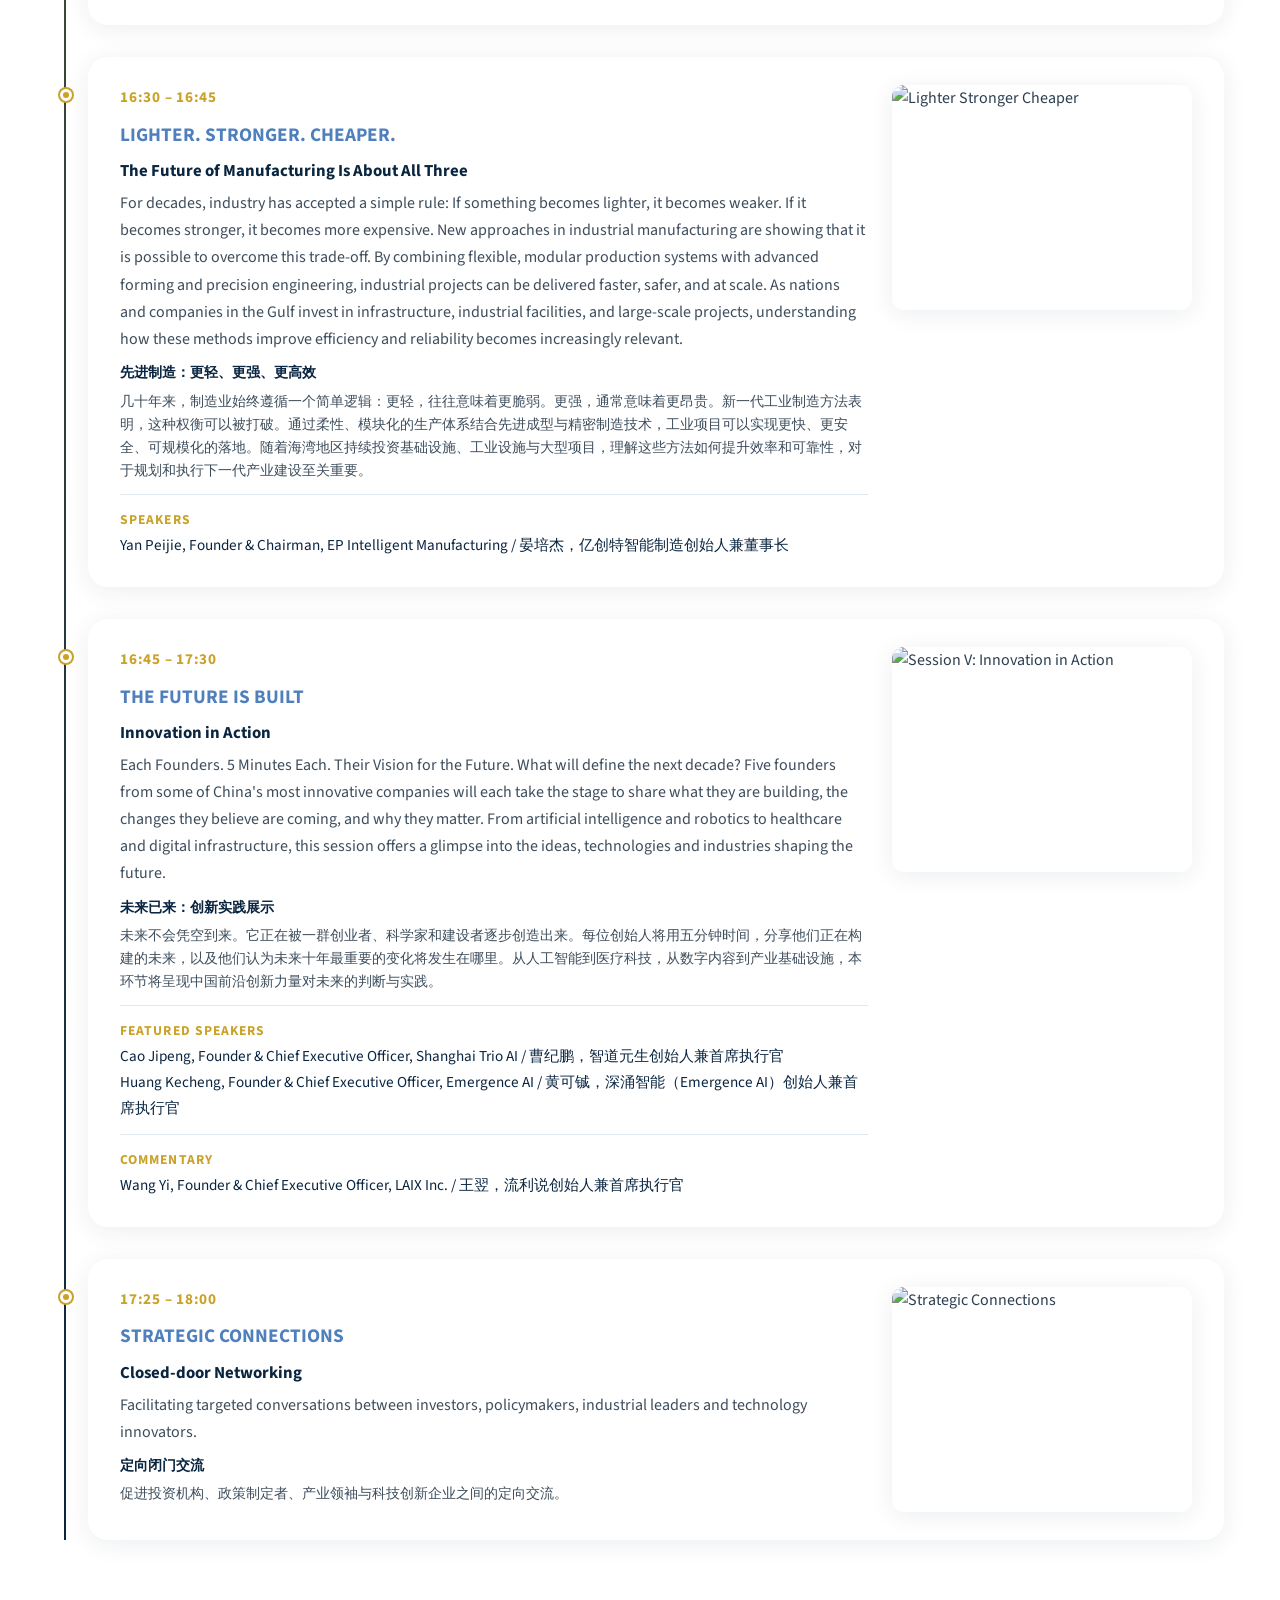
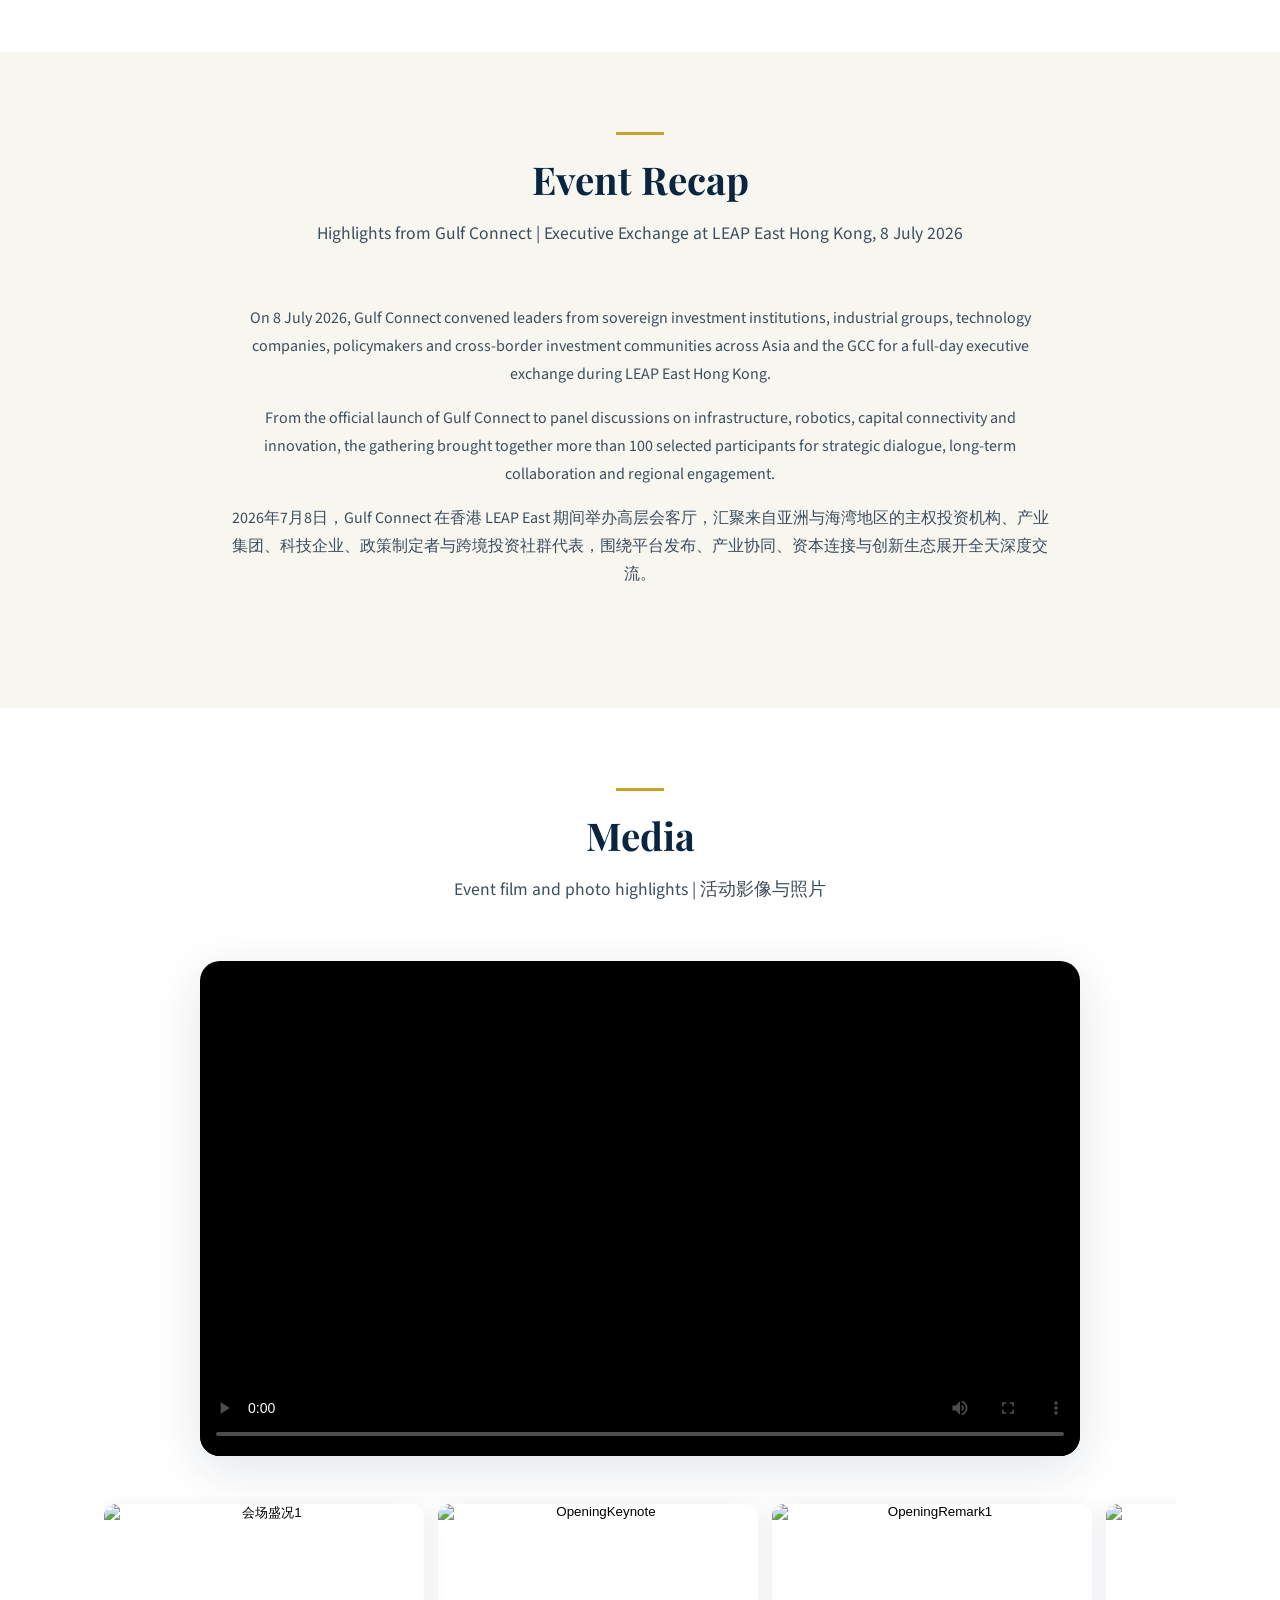
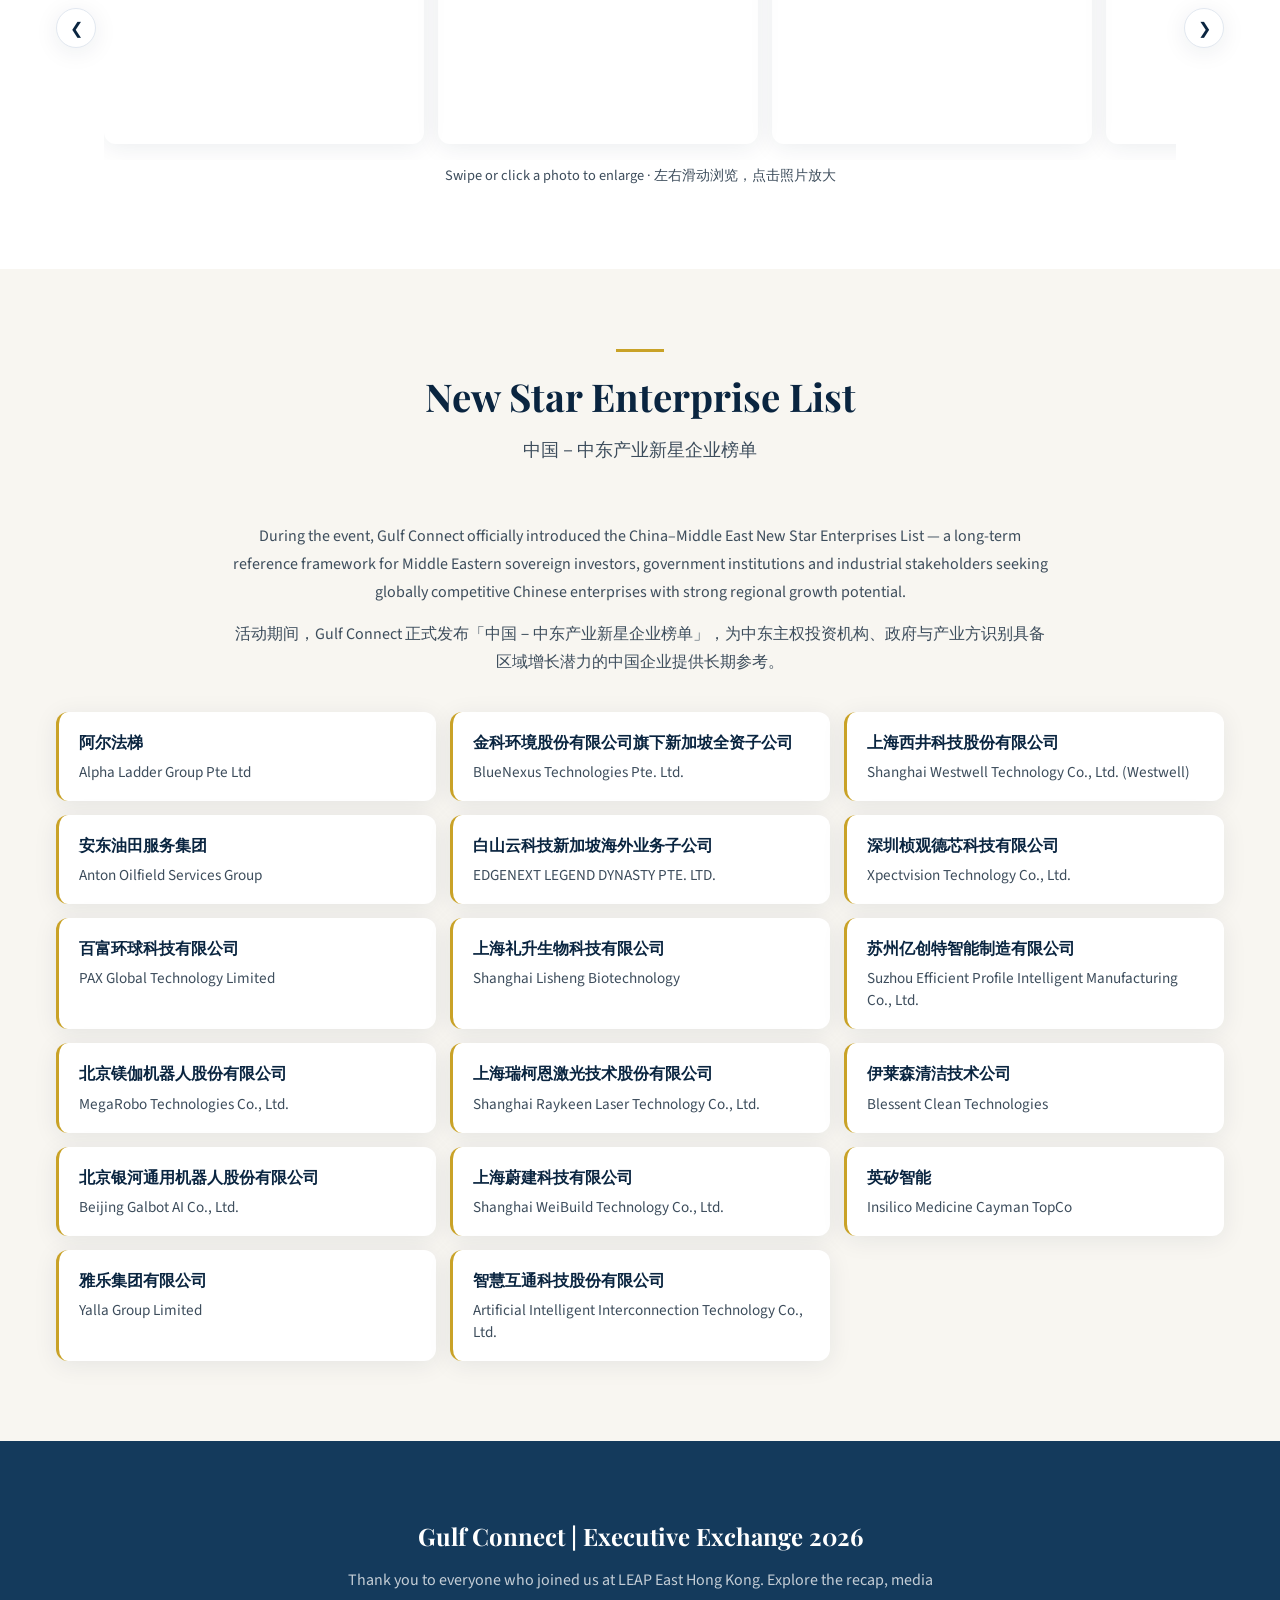
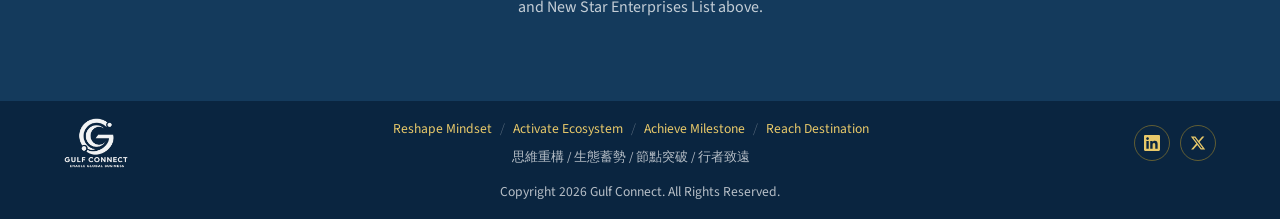
==== commit 506eb74d: "fix" ====
--- a/executive-exchange.html
+++ b/executive-exchange.html
@@ -576,7 +576,7 @@
           <div class="enterprise-en">Alpha Ladder Group Pte Ltd</div>
         </article>
         <article class="enterprise-card">
-
+          <div class="enterprise-zh">金科环境股份有限公司旗下新加坡全资子公司</div>
           <div class="enterprise-en">BlueNexus Technologies Pte. Ltd.</div>
         </article>
         <article class="enterprise-card">
@@ -588,7 +588,7 @@
           <div class="enterprise-en">Anton Oilfield Services Group</div>
         </article>
         <article class="enterprise-card">
-
+<div class="enterprise-zh">白山云科技新加坡海外业务子公司</div>
           <div class="enterprise-en">EDGENEXT LEGEND DYNASTY PTE. LTD.</div>
         </article>
         <article class="enterprise-card">
@@ -632,7 +632,7 @@
           <div class="enterprise-en">Insilico Medicine Cayman TopCo</div>
         </article>
         <article class="enterprise-card">
-
+<div class="enterprise-zh">雅乐集团有限公司</div>
           <div class="enterprise-en">Yalla Group Limited</div>
         </article>
         <article class="enterprise-card">
--- a/css/style.css
+++ b/css/style.css
@@ -1403,7 +1403,7 @@
 
 .enterprise-grid {
   display: grid;
-  grid-template-columns: repeat(auto-fill, minmax(min(100%, 260px), 1fr));
+  grid-template-columns: repeat(auto-fill, minmax(min(100%, 300px), 1fr));
   gap: 14px;
 }
 
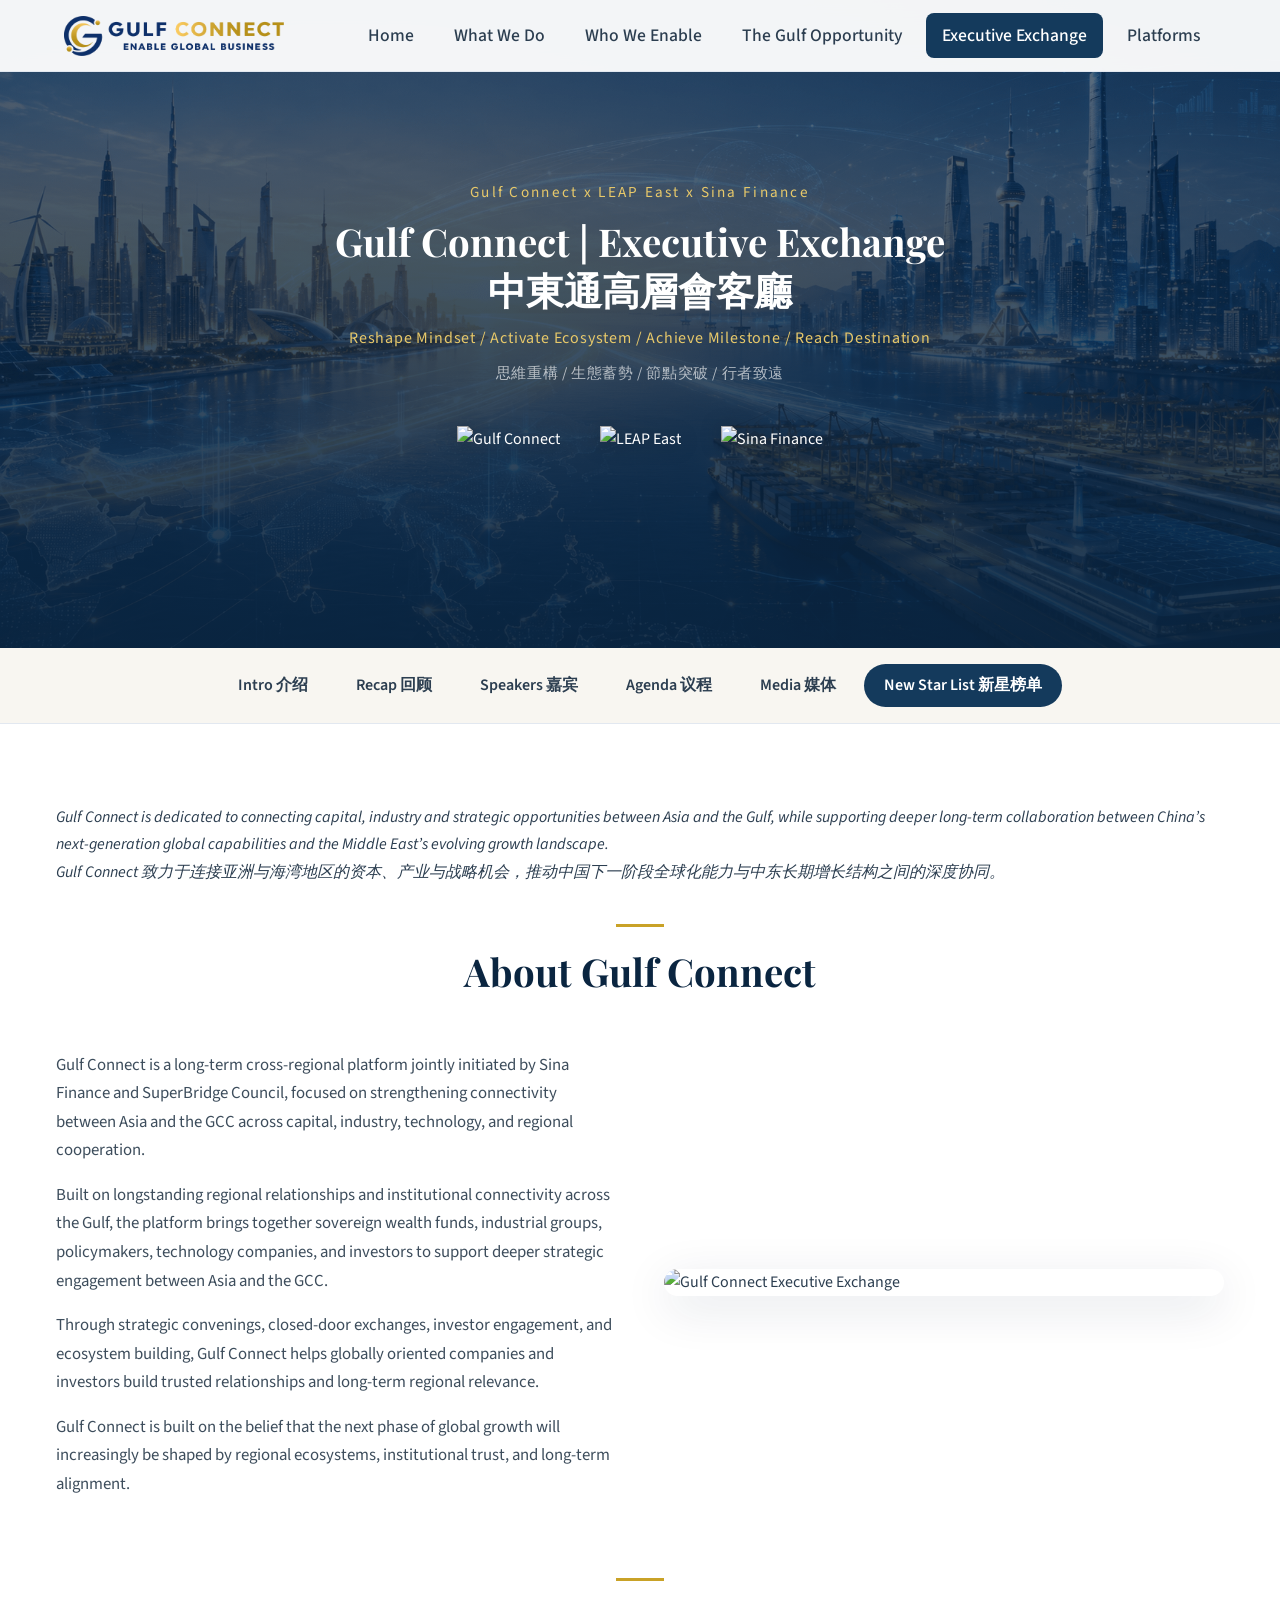
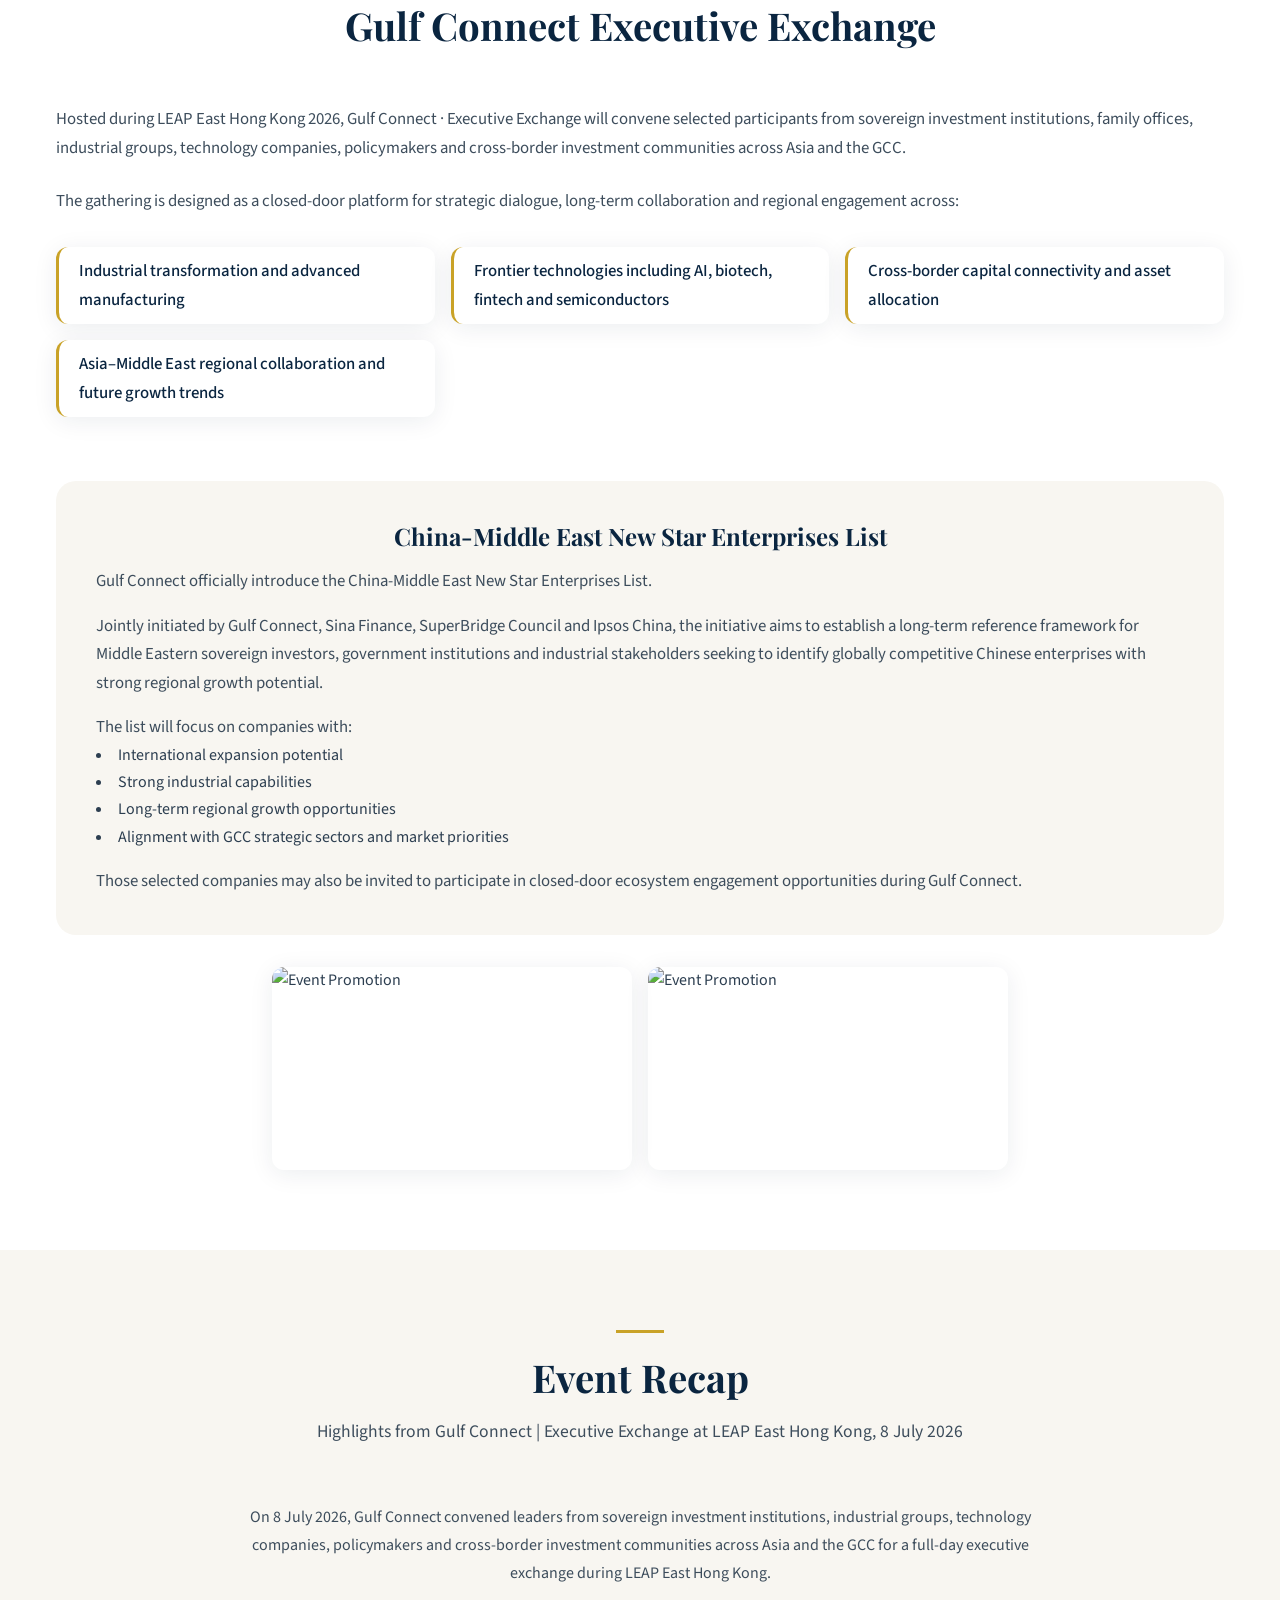
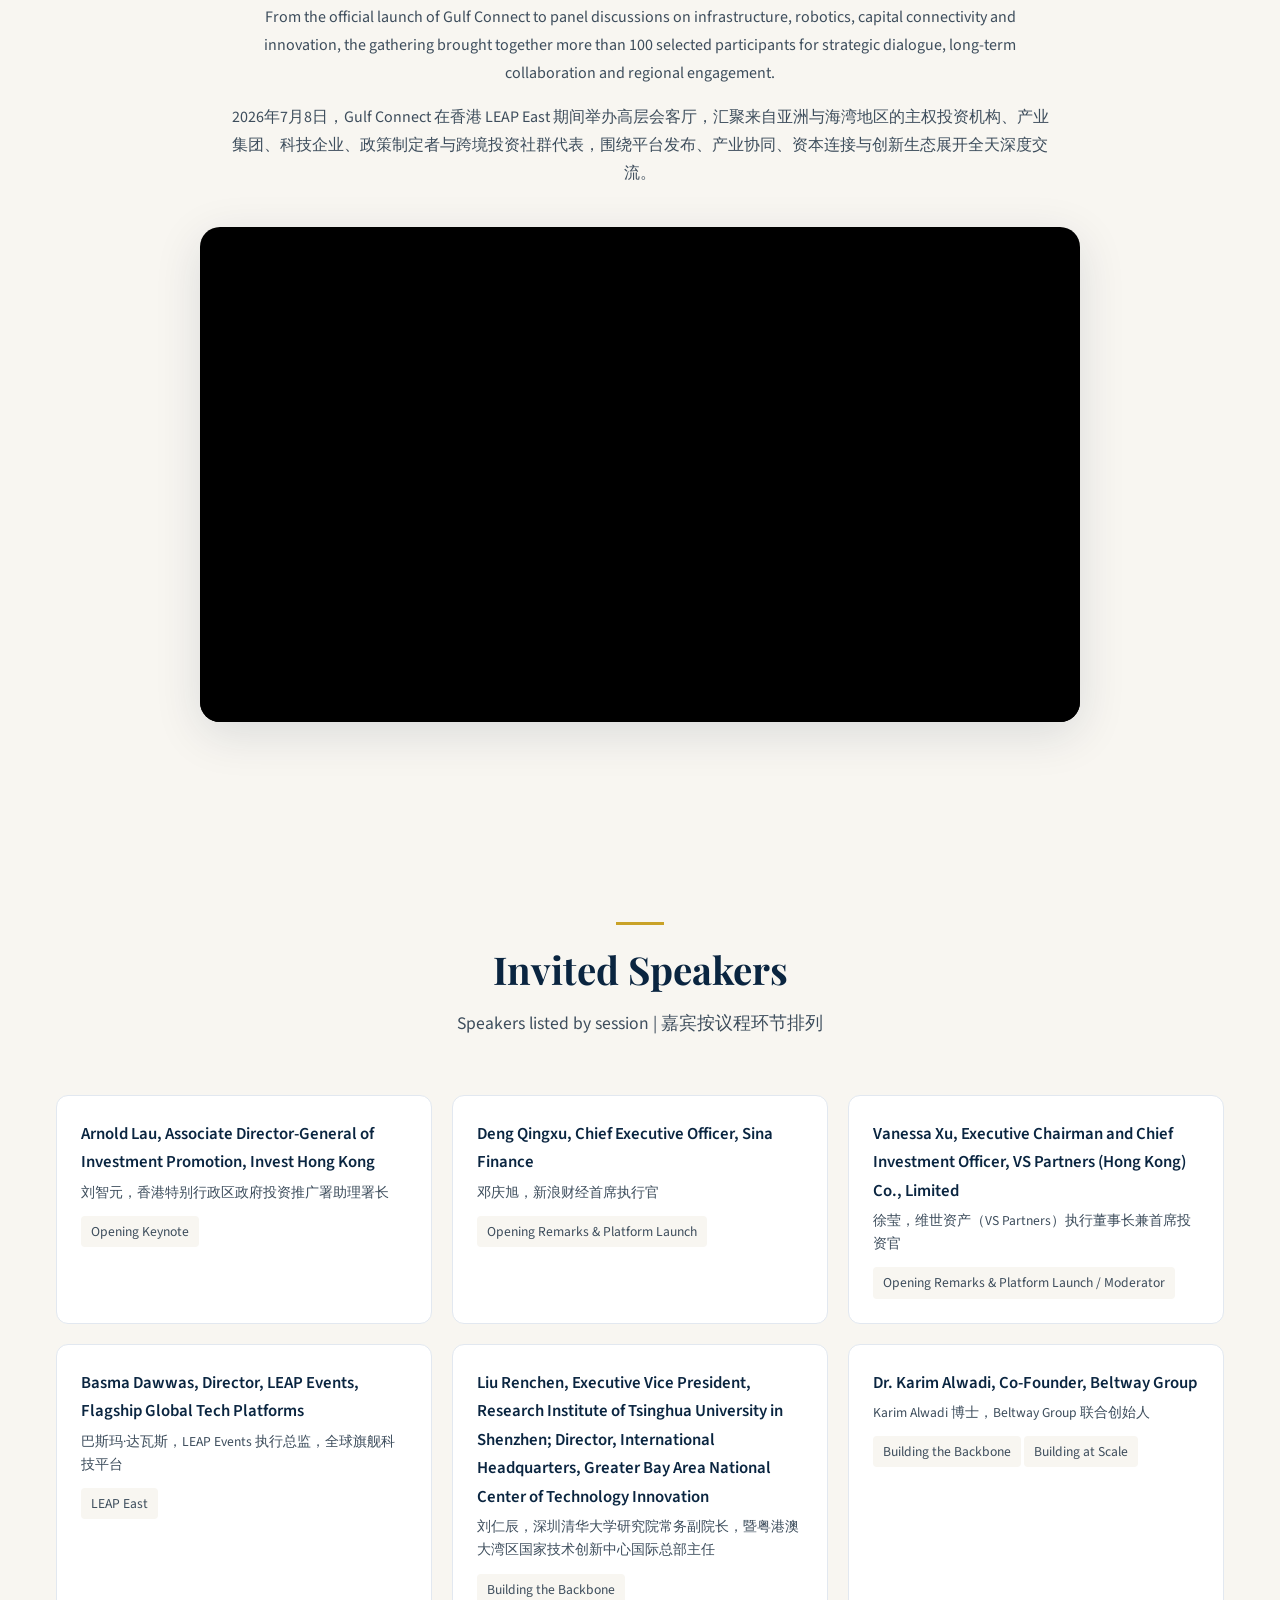
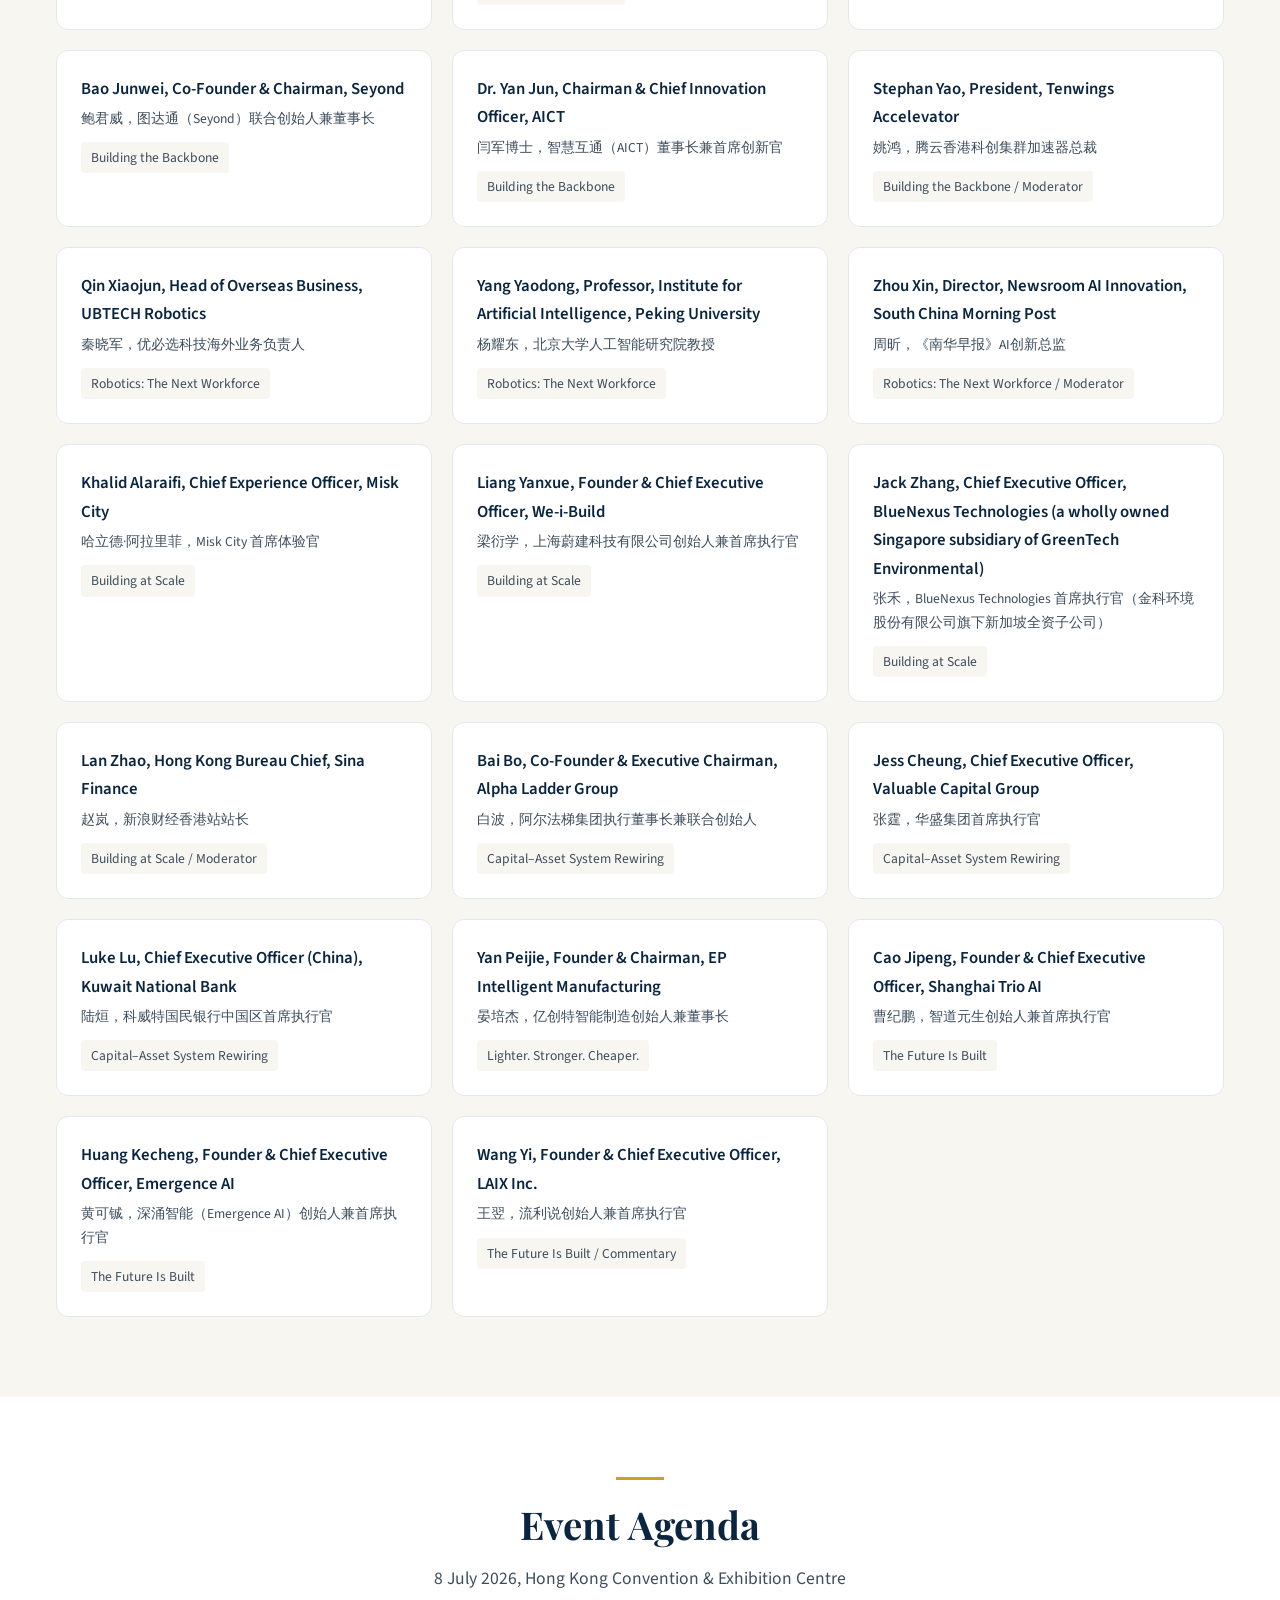
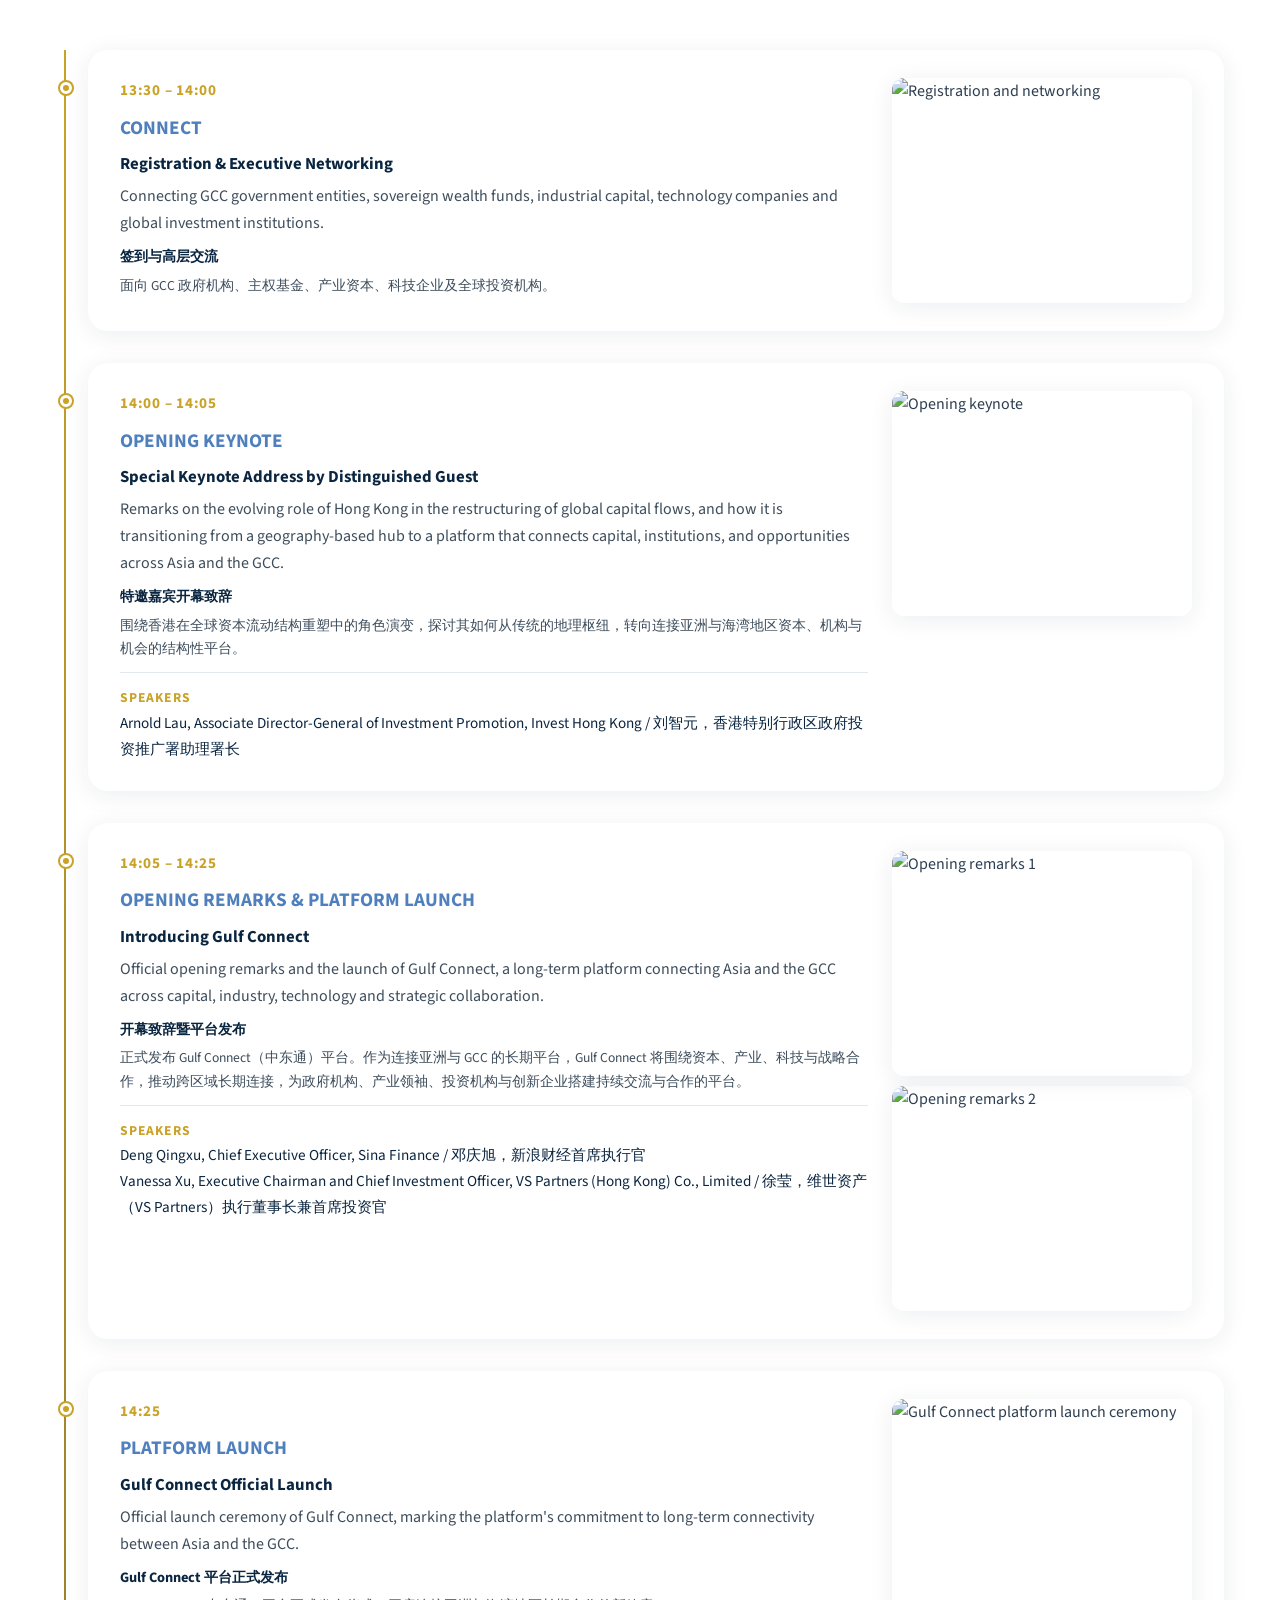
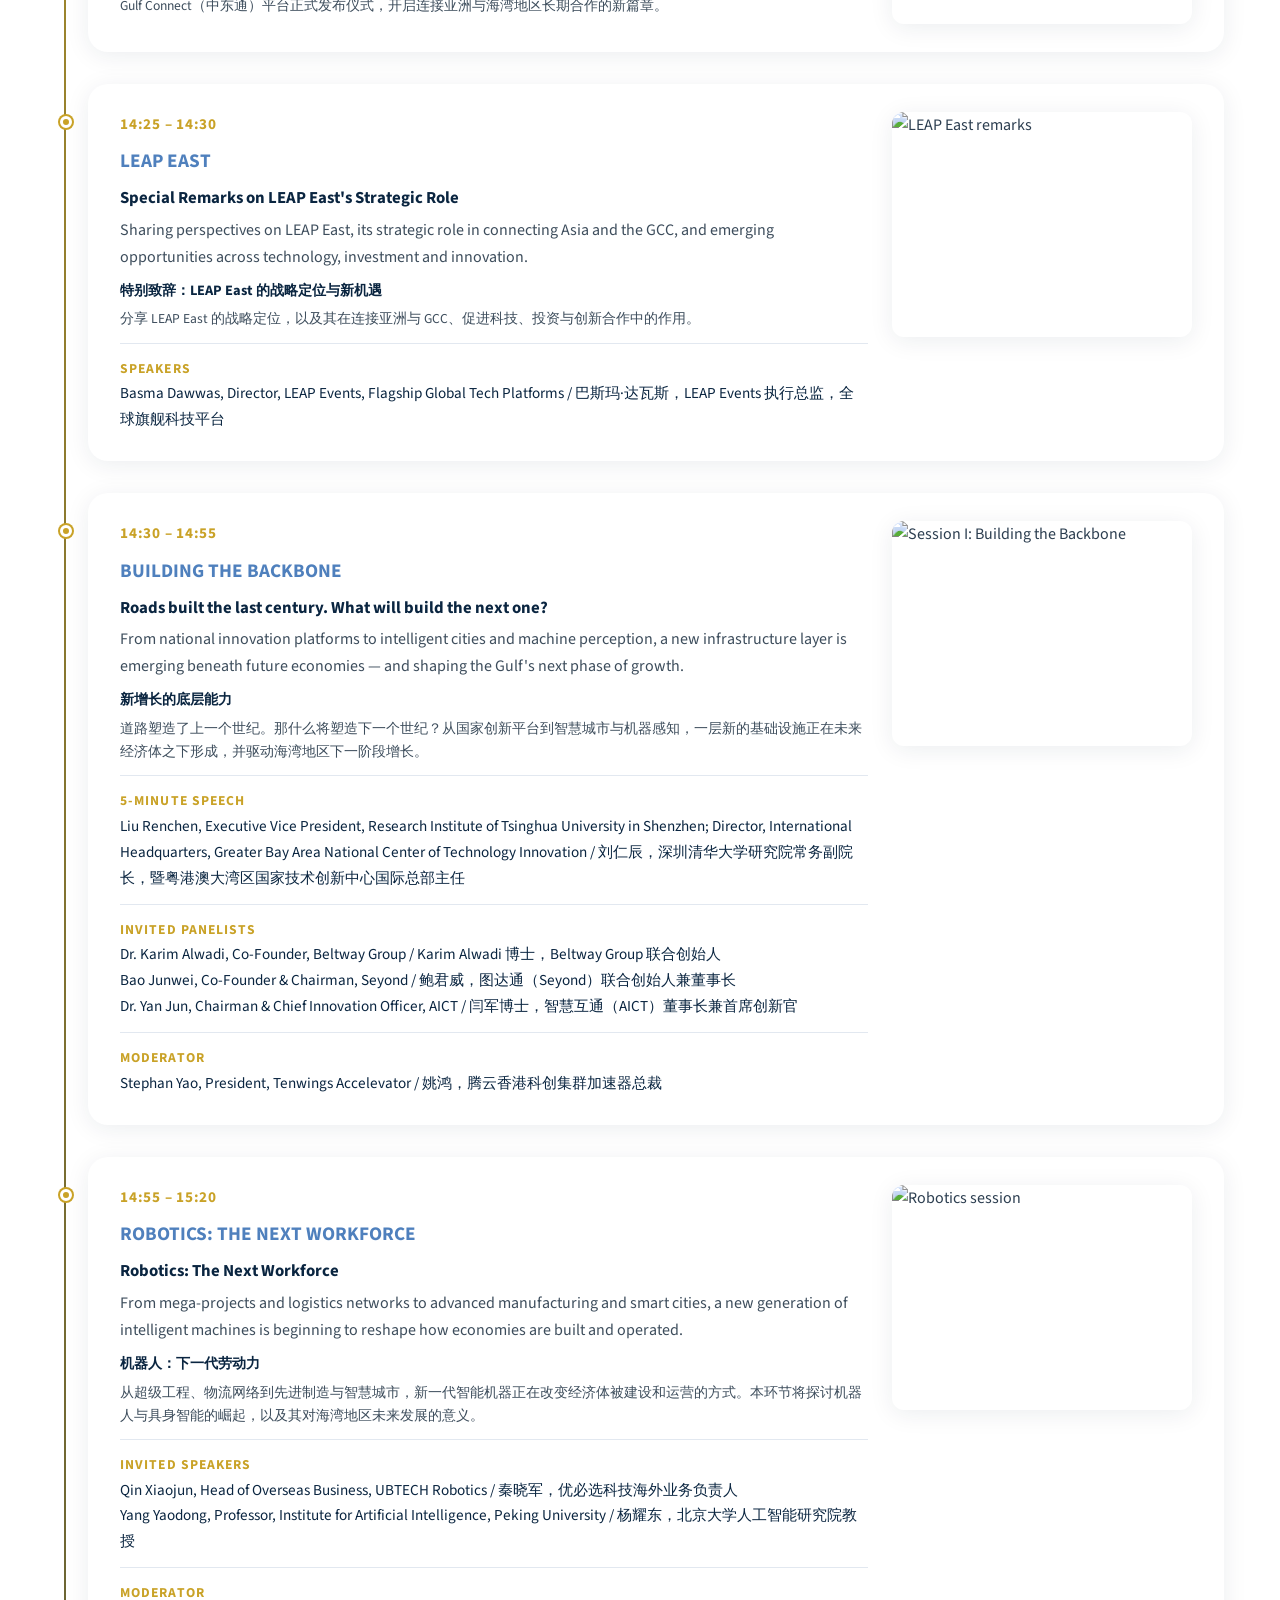
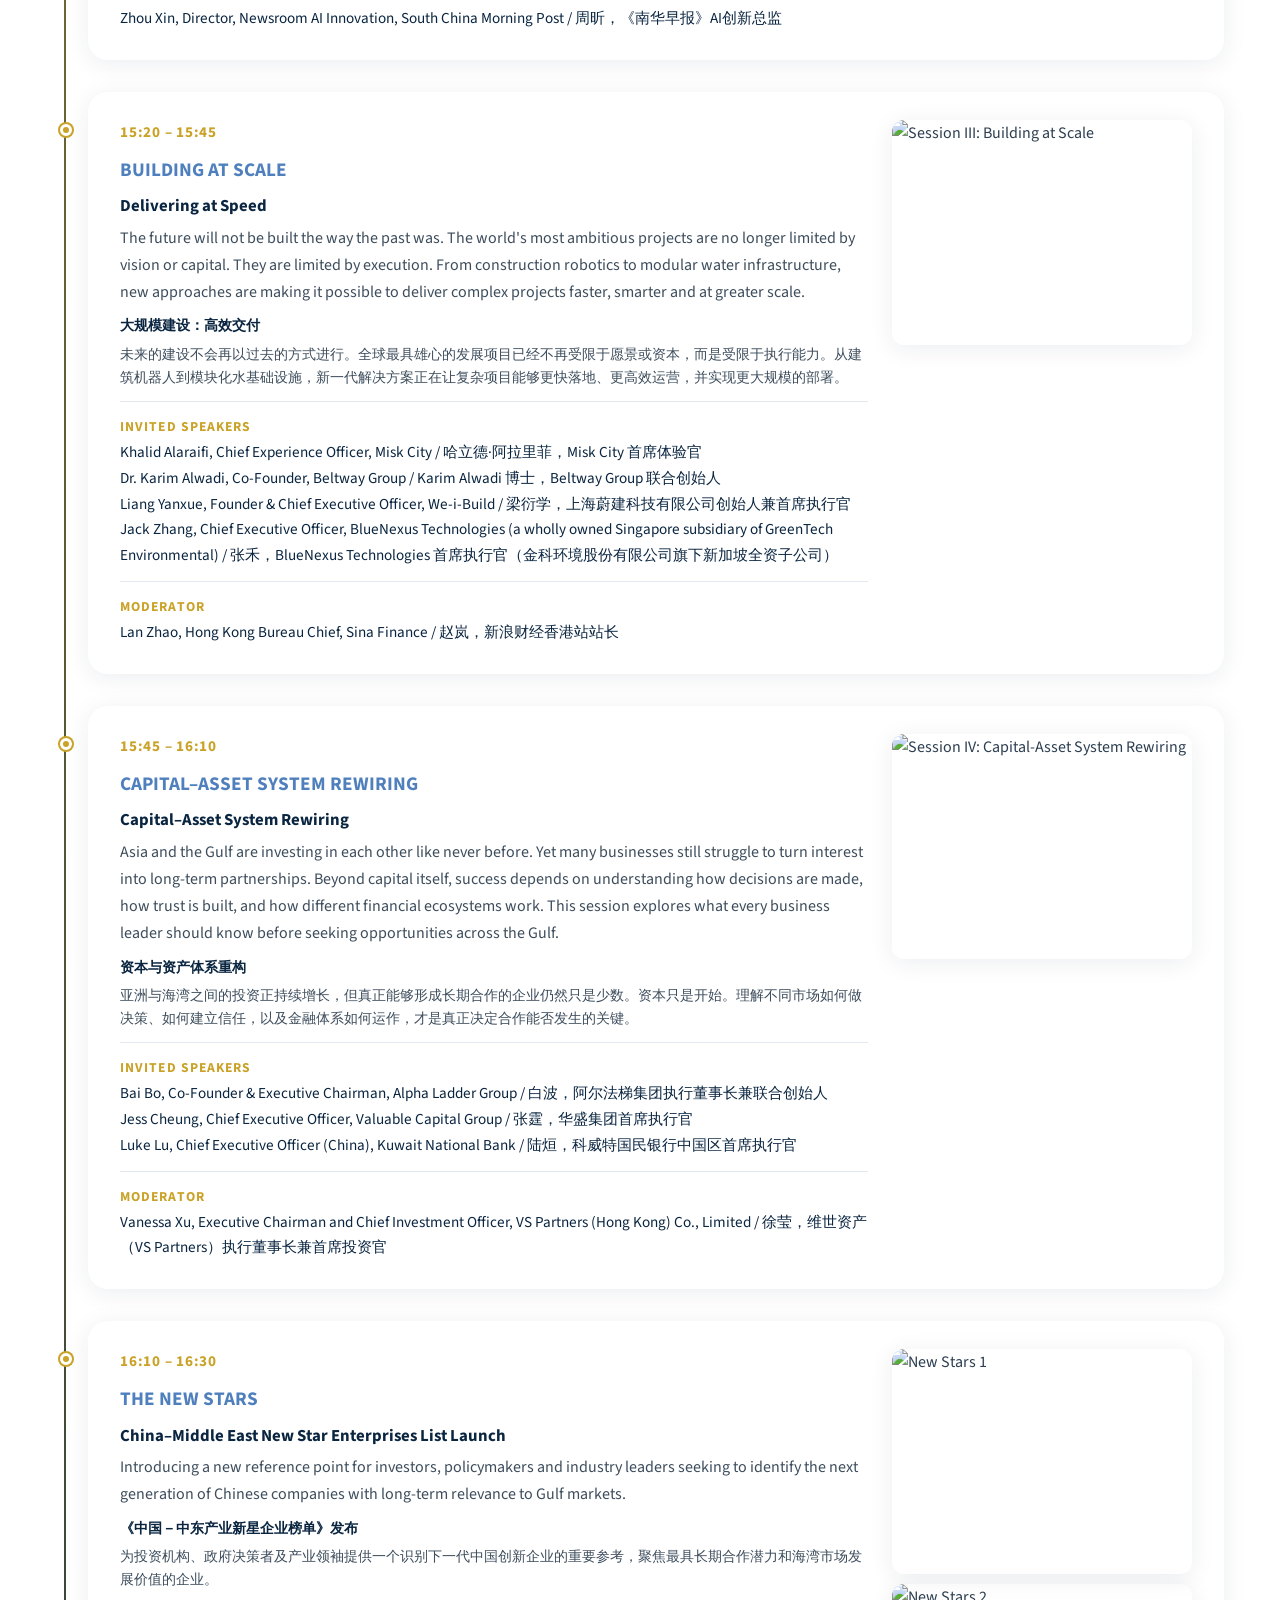
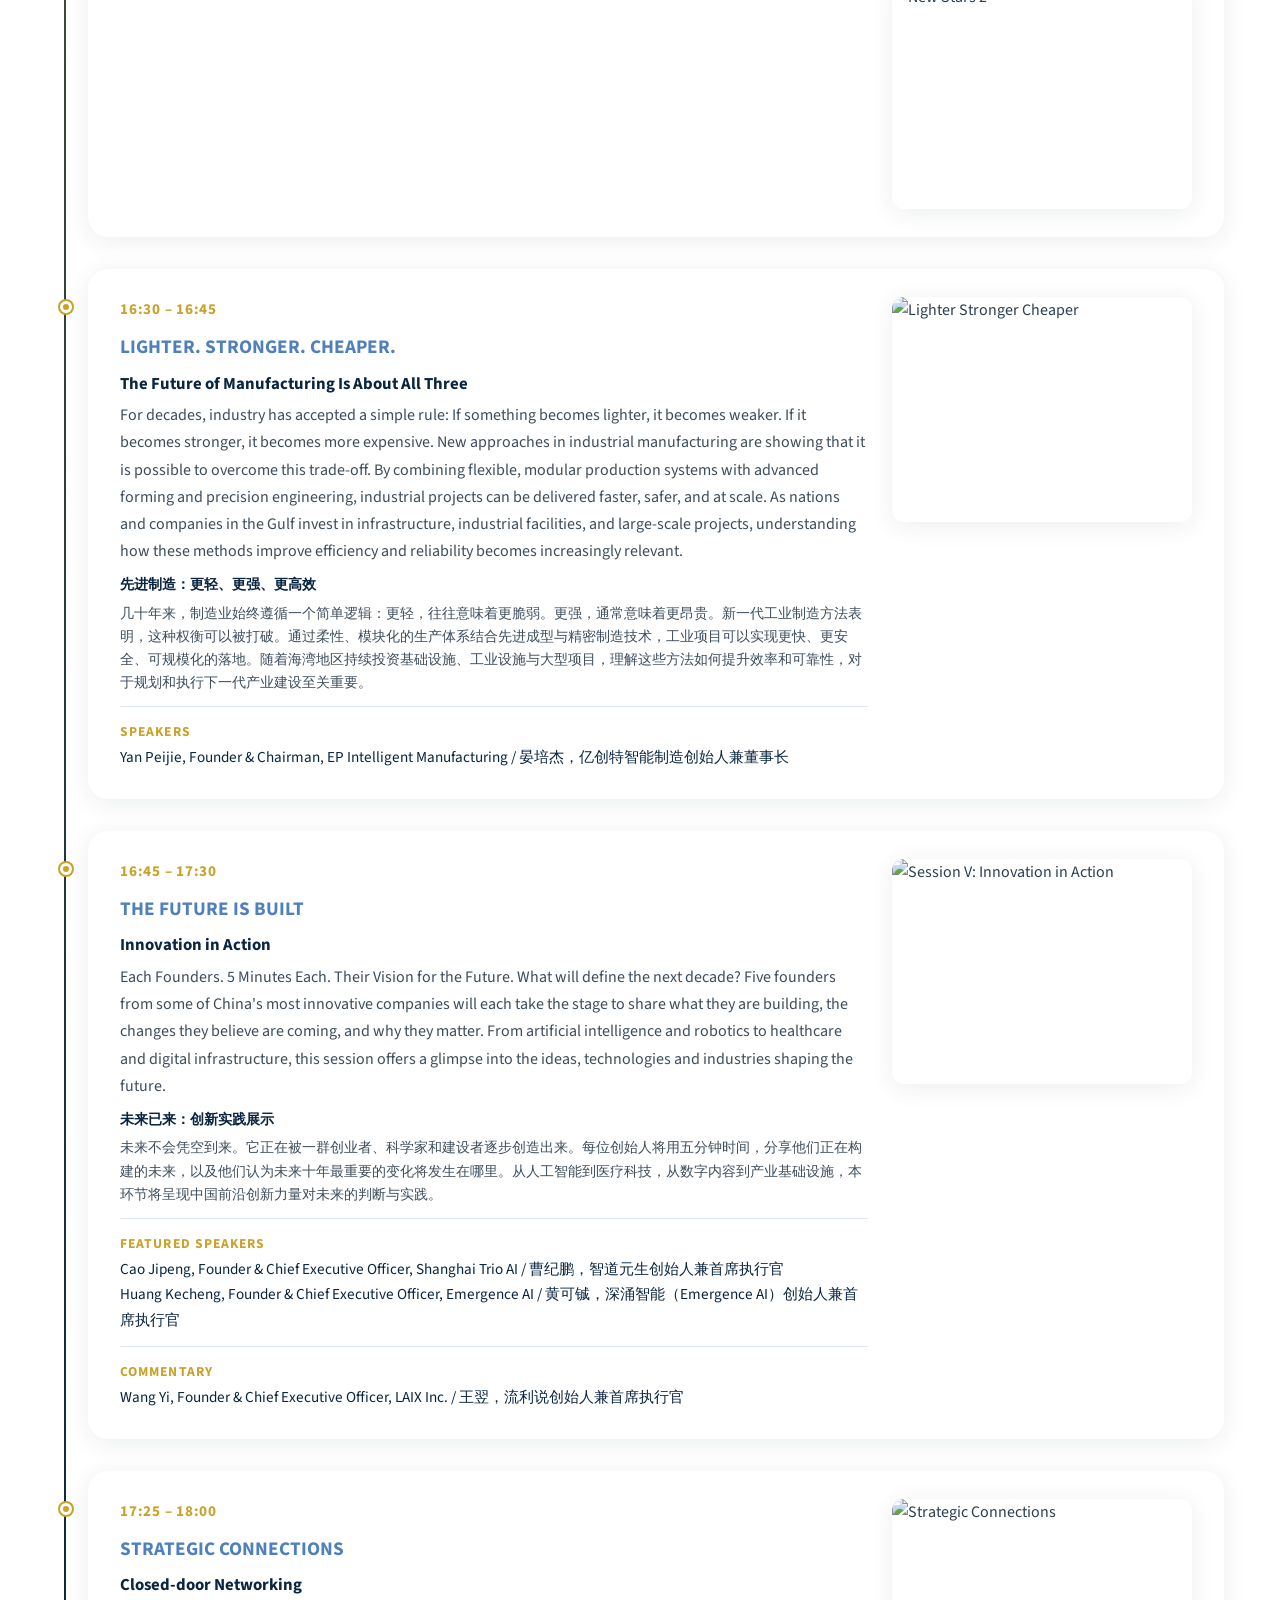
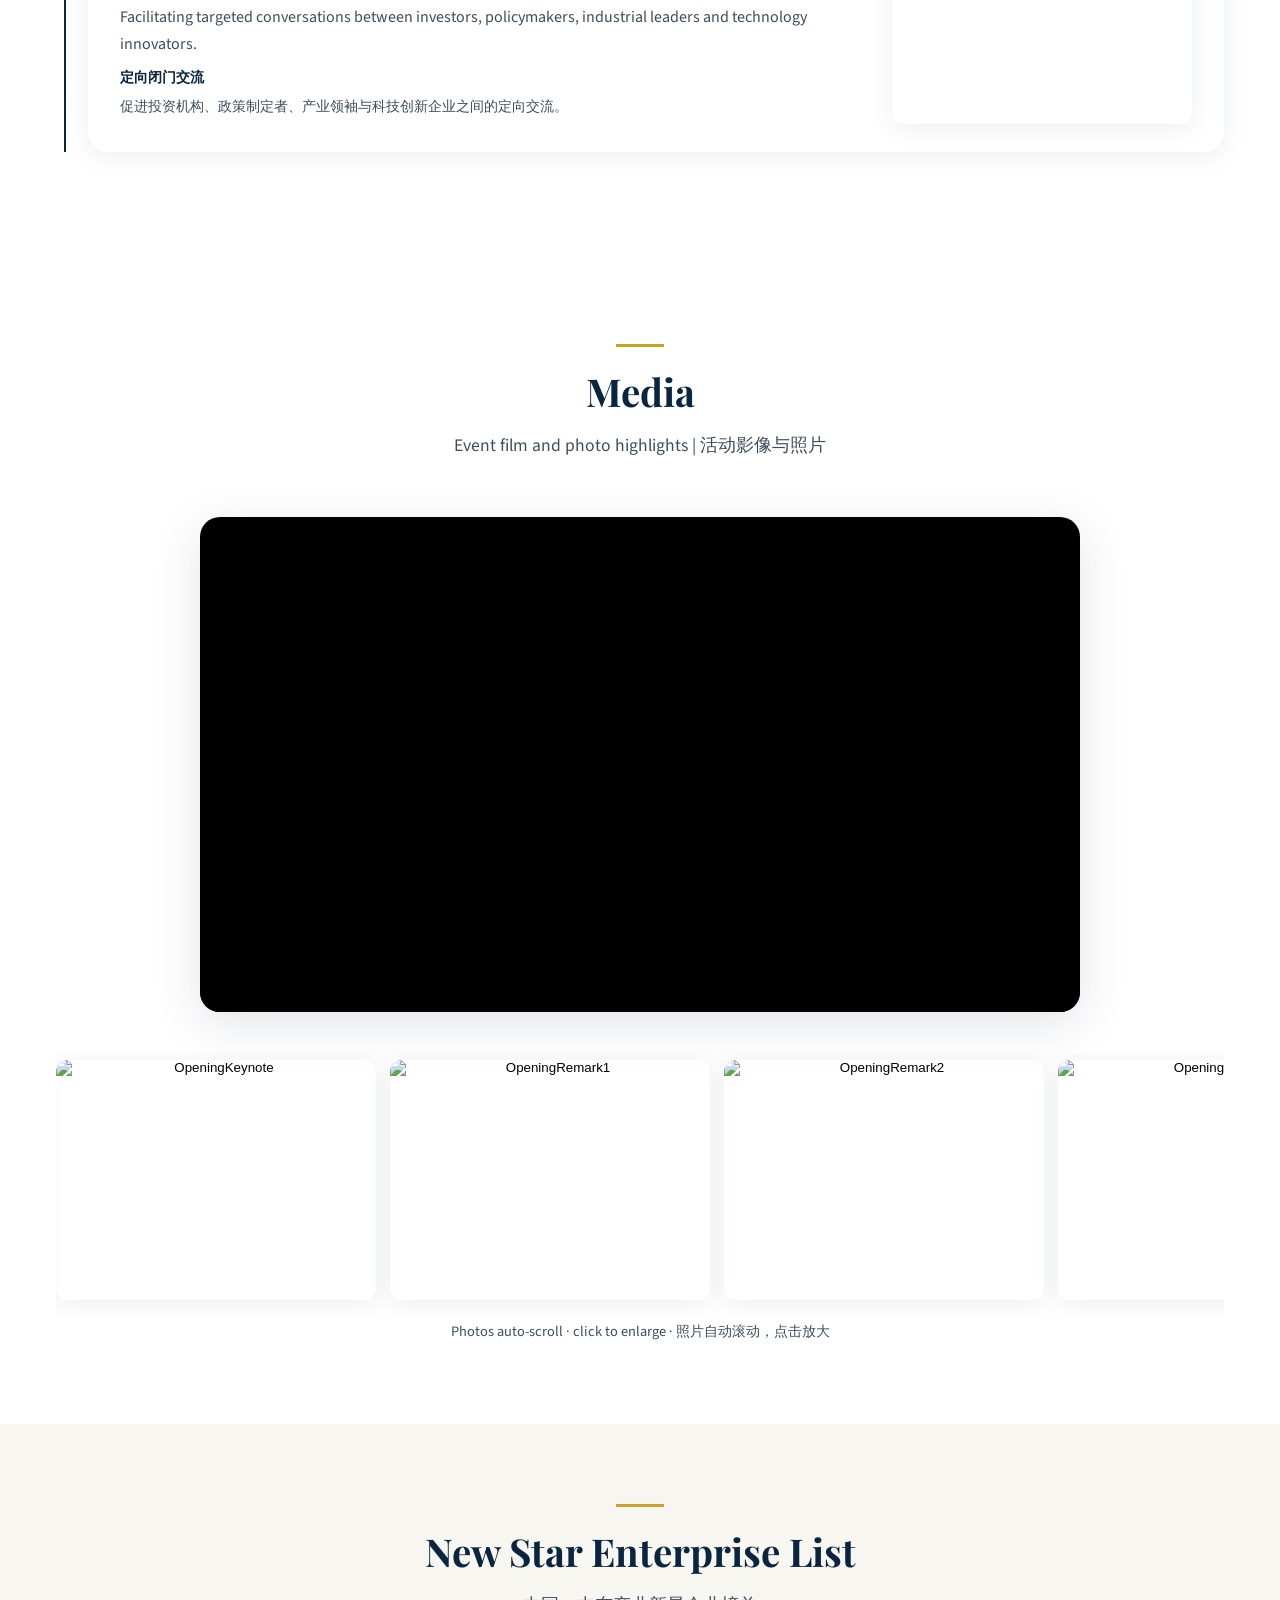
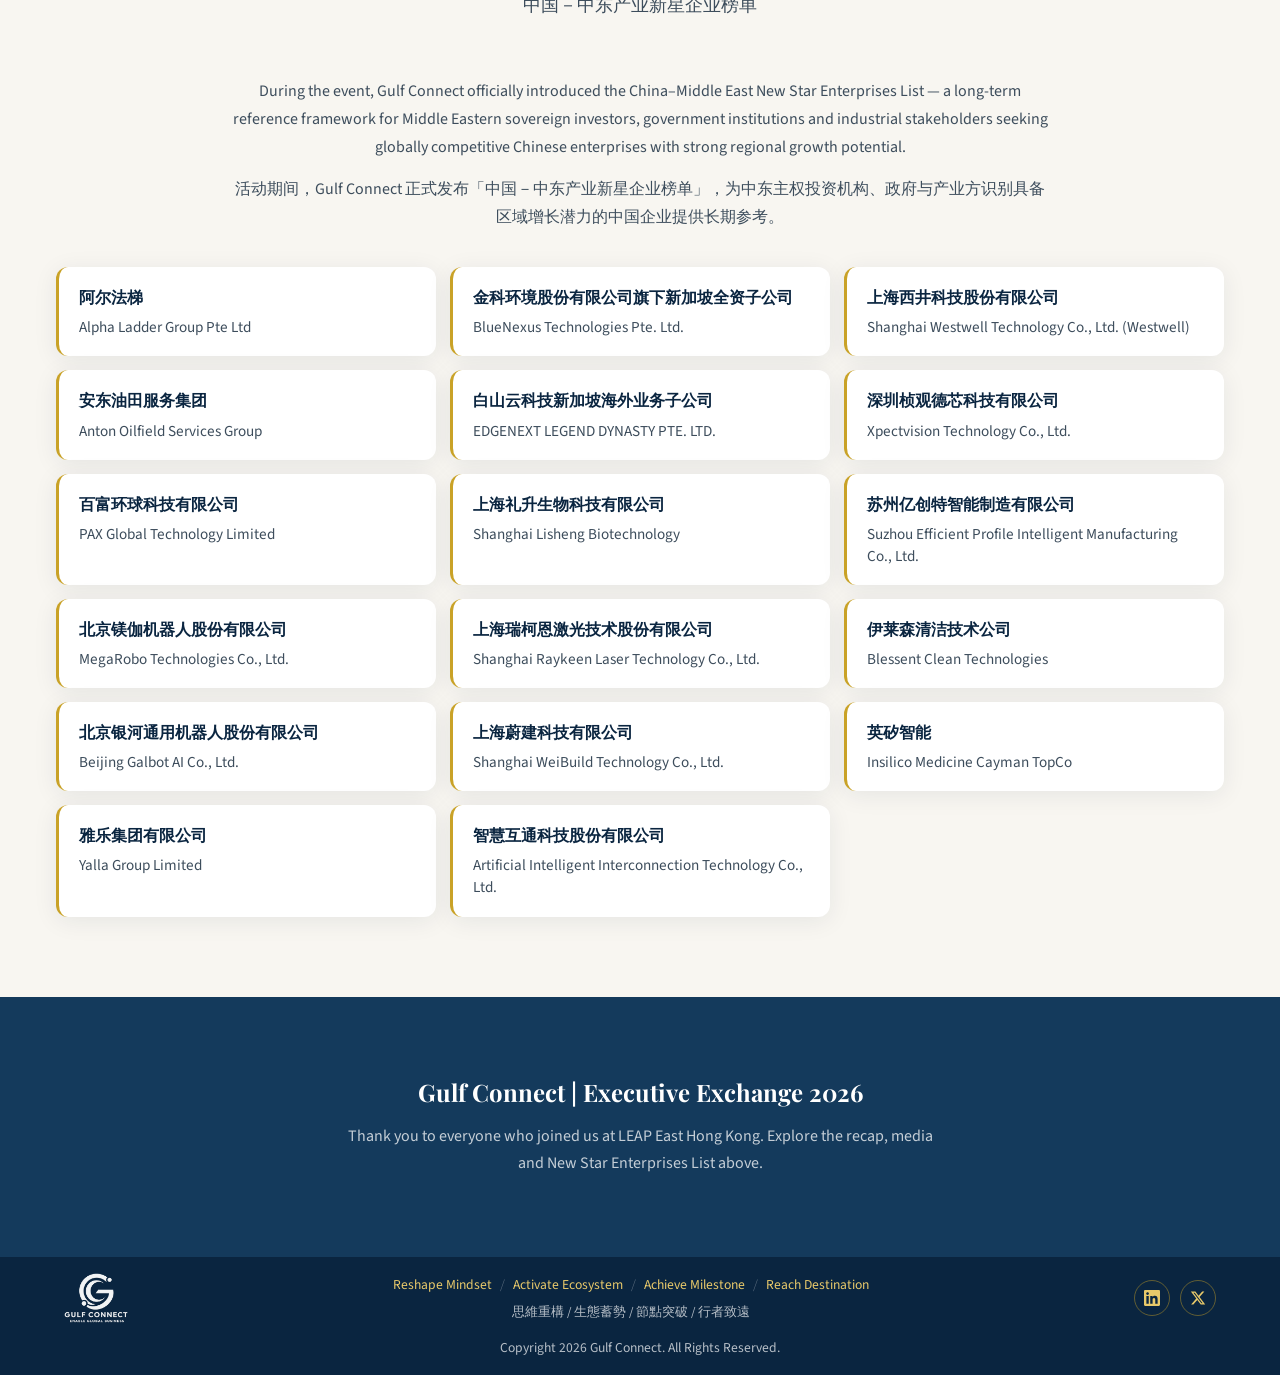
==== commit 749f12ac: "fix" ====
--- a/executive-exchange.html
+++ b/executive-exchange.html
@@ -24,6 +24,7 @@
         <a href="who-we-enable.html">Who We Enable</a>
         <a href="the-gulf-opportunity.html">The Gulf Opportunity</a>
         <a href="executive-exchange.html" class="nav-event active">Executive Exchange</a>
+        <a href="platforms.html">Platforms</a>
       </nav>
       <button class="menu-toggle" aria-label="Menu">
         <span></span><span></span><span></span>
@@ -35,6 +36,7 @@
       <a href="who-we-enable.html">Who We Enable</a>
       <a href="the-gulf-opportunity.html">The Gulf Opportunity</a>
       <a href="executive-exchange.html">Executive Exchange</a>
+      <a href="platforms.html">Platforms</a>
     </nav>
   </header>
 
@@ -59,17 +61,16 @@
   </section>
 
   <nav class="event-nav">
-    <a href="#introduction"><span class="event-nav-en">Intro</span><span class="event-nav-zh">介绍</span></a>
+    <a href="#intro"><span class="event-nav-en">Intro</span><span class="event-nav-zh">介绍</span></a>
+    <a href="#recap"><span class="event-nav-en">Recap</span><span class="event-nav-zh">回顾</span></a>
     <a href="#speakers"><span class="event-nav-en">Speakers</span><span class="event-nav-zh">嘉宾</span></a>
     <a href="#agenda"><span class="event-nav-en">Agenda</span><span class="event-nav-zh">议程</span></a>
-    <a href="#recap"><span class="event-nav-en">Recap</span><span class="event-nav-zh">回顾</span></a>
     <a href="#media"><span class="event-nav-en">Media</span><span class="event-nav-zh">媒体</span></a>
     <a href="#new-stars"><span class="event-nav-en">New Star List</span><span class="event-nav-zh">新星榜单</span></a>
   </nav>
 
-  <section class="section" id="introduction">
+  <section class="section" id="intro">
     <div class="container">
-
       <div style="margin-bottom:38px;">
         <p style="font-style:italic;">Gulf Connect is dedicated to connecting capital, industry and strategic opportunities between Asia and the Gulf, while supporting deeper long-term collaboration between China’s next-generation global capabilities and the Middle East’s evolving growth landscape.</p>
         <p style="font-style:italic;">Gulf Connect 致力于连接亚洲与海湾地区的资本、产业与战略机会，推动中国下一阶段全球化能力与中东长期增长结构之间的深度协同。</p>
@@ -106,7 +107,7 @@
 
       <div style="margin-top:64px;padding:40px;background:var(--cream);border-radius:var(--radius-lg);">
         <h2 style="margin-bottom:16px;text-align:center;">China-Middle East New Star Enterprises List</h2>
-        <p style="color:var(--text-muted);margin:0 auto 16px;">During the event, Gulf Connect will officially introduce the China-Middle East New Star Enterprises List.</p>
+        <p style="color:var(--text-muted);margin:0 auto 16px;">Gulf Connect officially introduce the China-Middle East New Star Enterprises List.</p>
         <p style="color:var(--text-muted);margin:0 auto 16px;">Jointly initiated by Gulf Connect, Sina Finance, SuperBridge Council and Ipsos China, the initiative aims to establish a long-term reference framework for Middle Eastern sovereign investors, government institutions and industrial stakeholders seeking to identify globally competitive Chinese enterprises with strong regional growth potential.</p>
         <p style="color:var(--text-muted);">The list will focus on companies with:</p>
         <ul style="margin-bottom:16px;list-style-position: inside;">
@@ -115,7 +116,7 @@
           <li>Long-term regional growth opportunities</li>
           <li>Alignment with GCC strategic sectors and market priorities</li>
         </ul>
-        <p style="color:var(--text-muted);">Selected companies may also be invited to participate in closed-door ecosystem engagement opportunities during Gulf Connect.</p>
+        <p style="color:var(--text-muted);">Those selected companies may also be invited to participate in closed-door ecosystem engagement opportunities during Gulf Connect.</p>
       </div>
 
       <div class="promo-gallery">
@@ -125,7 +126,25 @@
       </div>
     </div>
   </section>
-
+  <section class="section section-cream" id="recap">
+    <div class="container">
+      <div class="section-header">
+        <div class="gold-line"></div>
+        <h2>Event Recap</h2>
+        <p>Highlights from Gulf Connect | Executive Exchange at LEAP East Hong Kong, 8 July 2026</p>
+      </div>
+      <div class="recap-intro">
+        <p>On 8 July 2026, Gulf Connect convened leaders from sovereign investment institutions, industrial groups, technology companies, policymakers and cross-border investment communities across Asia and the GCC for a full-day executive exchange during LEAP East Hong Kong.</p>
+        <p>From the official launch of Gulf Connect to panel discussions on infrastructure, robotics, capital connectivity and innovation, the gathering brought together more than 100 selected participants for strategic dialogue, long-term collaboration and regional engagement.</p>
+        <p>2026年7月8日，Gulf Connect 在香港 LEAP East 期间举办高层会客厅，汇聚来自亚洲与海湾地区的主权投资机构、产业集团、科技企业、政策制定者与跨境投资社群代表，围绕平台发布、产业协同、资本连接与创新生态展开全天深度交流。</p>
+      </div>
+      <div class="media-video-wrap">
+        <video class="recap-video media-video" controls playsinline webkit-playsinline preload="metadata" controlsList="nodownload noplaybackrate" disablePictureInPicture poster="https://media.gulfconnect.org/img/poster.jpg">
+          <source src="https://media.gulfconnect.org/video/recap.mp4" type="video/mp4">
+        </video>
+      </div>
+    </div>
+  </section>
   <section class="section section-cream" id="speakers">
     <div class="container">
       <div class="section-header">
@@ -282,7 +301,6 @@
       </div>
     </div>
   </section>
-
   <section class="section" id="agenda">
     <div class="container">
       <div class="section-header">
@@ -332,10 +350,23 @@
 
           <div class="agenda-speakers"><strong>Speakers</strong><br>Deng Qingxu, Chief Executive Officer, Sina Finance / 邓庆旭，新浪财经首席执行官<br>Vanessa Xu, Executive Chairman and Chief Investment Officer, VS Partners (Hong Kong) Co., Limited / 徐莹，维世资产（VS Partners）执行董事长兼首席投资官</div>
         </div>
-                    <div class="agenda-item-media agenda-item-media-multi">
+          <div class="agenda-item-media agenda-item-media-stack">
             <img src="https://media.gulfconnect.org/img/OpeningRemark1.jpg" alt="Opening remarks 1">
             <img src="https://media.gulfconnect.org/img/OpeningRemark2.jpg" alt="Opening remarks 2">
-            <img src="https://media.gulfconnect.org/img/OpeningRemark3.jpg" alt="Opening remarks 3">
+          </div>
+        </div>
+
+        <div class="agenda-item has-media">
+          <div class="agenda-item-body">
+          <div class="agenda-time">14:25</div>
+          <div class="agenda-title">PLATFORM LAUNCH</div>
+          <p class="agenda-subtitle-en">Gulf Connect Official Launch</p>
+          <p class="agenda-desc">Official launch ceremony of Gulf Connect, marking the platform&apos;s commitment to long-term connectivity between Asia and the GCC.</p>
+          <p class="agenda-subtitle-zh">Gulf Connect 平台正式发布</p>
+          <p class="agenda-desc-zh">Gulf Connect（中东通）平台正式发布仪式，开启连接亚洲与海湾地区长期合作的新篇章。</p>
+        </div>
+          <div class="agenda-item-media">
+            <img src="https://media.gulfconnect.org/img/OpeningRemark3.jpg" alt="Gulf Connect platform launch ceremony">
           </div>
         </div>
 
@@ -430,7 +461,7 @@
           <p class="agenda-subtitle-zh">《中国－中东产业新星企业榜单》发布</p>
           <p class="agenda-desc-zh">为投资机构、政府决策者及产业领袖提供一个识别下一代中国创新企业的重要参考，聚焦最具长期合作潜力和海湾市场发展价值的企业。</p>
         </div>
-                    <div class="agenda-item-media agenda-item-media-multi">
+          <div class="agenda-item-media agenda-item-media-stack">
             <img src="https://media.gulfconnect.org/img/NewStars1.jpg" alt="New Stars 1">
             <img src="https://media.gulfconnect.org/img/NewStars2.jpg" alt="New Stars 2">
           </div>
@@ -484,22 +515,6 @@
       </div>
     </div>
   </section>
-
-  <section class="section section-cream" id="recap">
-    <div class="container">
-      <div class="section-header">
-        <div class="gold-line"></div>
-        <h2>Event Recap</h2>
-        <p>Highlights from Gulf Connect | Executive Exchange at LEAP East Hong Kong, 8 July 2026</p>
-      </div>
-      <div class="recap-intro">
-        <p>On 8 July 2026, Gulf Connect convened leaders from sovereign investment institutions, industrial groups, technology companies, policymakers and cross-border investment communities across Asia and the GCC for a full-day executive exchange during LEAP East Hong Kong.</p>
-        <p>From the official launch of Gulf Connect to panel discussions on infrastructure, robotics, capital connectivity and innovation, the gathering brought together more than 100 selected participants for strategic dialogue, long-term collaboration and regional engagement.</p>
-        <p>2026年7月8日，Gulf Connect 在香港 LEAP East 期间举办高层会客厅，汇聚来自亚洲与海湾地区的主权投资机构、产业集团、科技企业、政策制定者与跨境投资社群代表，围绕平台发布、产业协同、资本连接与创新生态展开全天深度交流。</p>
-      </div>
-    </div>
-  </section>
-
   <section class="section" id="media">
     <div class="container">
       <div class="section-header">
@@ -509,13 +524,13 @@
       </div>
 
       <div class="media-video-wrap">
-        <video class="recap-video media-video" controls playsinline preload="metadata" controlsList="nodownload noplaybackrate" disablePictureInPicture poster="https://media.gulfconnect.org/img/poster.jpg">
+        <video class="recap-video media-video" controls playsinline webkit-playsinline preload="metadata" controlsList="nodownload noplaybackrate" disablePictureInPicture poster="https://media.gulfconnect.org/img/poster.jpg">
           <source src="https://media.gulfconnect.org/video/recap.mp4" type="video/mp4">
         </video>
       </div>
 
-      <div class="photo-carousel" data-count="28" aria-label="Event photo carousel">
-        <button type="button" class="photo-carousel-nav prev" aria-label="Previous photo">&#10094;</button>
+      <div class="photo-carousel photo-carousel-auto" data-count="28" aria-label="Event photo carousel">
+        <!-- <button type="button" class="photo-carousel-nav prev" aria-label="Previous photo">&#10094;</button> -->
         <div class="photo-carousel-track">
           <button type="button" class="photo-carousel-item" data-index="0" aria-label="会场盛况1"><img src="https://media.gulfconnect.org/img/会场盛况1.JPG" alt="会场盛况1" loading="lazy"></button>
           <button type="button" class="photo-carousel-item" data-index="1" aria-label="OpeningKeynote"><img src="https://media.gulfconnect.org/img/OpeningKeynote.jpg" alt="OpeningKeynote" loading="lazy"></button>
@@ -546,9 +561,9 @@
           <button type="button" class="photo-carousel-item" data-index="26" aria-label="员工合照1"><img src="https://media.gulfconnect.org/img/员工合照1.JPG" alt="员工合照1" loading="lazy"></button>
           <button type="button" class="photo-carousel-item" data-index="27" aria-label="员工合照2"><img src="https://media.gulfconnect.org/img/员工合照2.JPG" alt="员工合照2" loading="lazy"></button>
         </div>
-        <button type="button" class="photo-carousel-nav next" aria-label="Next photo">&#10095;</button>
-      </div>
-      <p class="photo-carousel-hint">Swipe or click a photo to enlarge · 左右滑动浏览，点击照片放大</p>
+        <!-- <button type="button" class="photo-carousel-nav next" aria-label="Next photo">&#10095;</button> -->
+      </div>
+      <p class="photo-carousel-hint">Photos auto-scroll · click to enlarge · 照片自动滚动，点击放大</p>
     </div>
   </section>
 
--- a/css/style.css
+++ b/css/style.css
@@ -830,69 +830,25 @@
   cursor: zoom-in;
 }
 
-.agenda-item-media-multi {
-  position: relative;
-  display: flex;
+.agenda-item-media-stack {
+  display: flex;
+  flex-direction: column;
+  gap: 10px;
+}
+
+.agenda-item-media-stack img {
+  width: 100%;
+  cursor: zoom-in;
+}
+
+.promo-gallery-stack {
   flex-direction: row;
-  flex-wrap: nowrap;
-  gap: 0;
-  width: 100%;
+  align-items: stretch;
+}
+
+.promo-gallery-stack img {
+  flex: none;
   max-width: 100%;
-  min-width: 0;
-  overflow-x: auto;
-  overflow-y: hidden;
-  -webkit-overflow-scrolling: touch;
-  scroll-snap-type: x mandatory;
-  scrollbar-width: none;
-  cursor: grab;
-}
-
-.agenda-item-media-multi::-webkit-scrollbar {
-  display: none;
-}
-
-.agenda-item-media-multi.is-dragging {
-  cursor: grabbing;
-  scroll-snap-type: none;
-}
-
-.agenda-item-media-multi img {
-  flex: 0 0 100%;
-  width: 100%;
-  min-width: 100%;
-  max-width: 100%;
-  scroll-snap-align: start;
-  pointer-events: none;
-  user-select: none;
-  -webkit-user-drag: none;
-  cursor: zoom-in;
-}
-
-.agenda-media-wrap {
-  position: relative;
-  min-width: 0;
-  width: 100%;
-}
-
-.agenda-media-dots {
-  display: flex;
-  justify-content: center;
-  gap: 6px;
-  margin-top: 8px;
-}
-
-.agenda-media-dots button {
-  width: 7px;
-  height: 7px;
-  border-radius: 50%;
-  border: 0;
-  padding: 0;
-  background: var(--border);
-  cursor: pointer;
-}
-
-.agenda-media-dots button.active {
-  background: var(--gold);
 }
 
 .agenda-item::before {
@@ -1304,6 +1260,18 @@
   transform: scale(1.03);
 }
 
+.photo-carousel-auto .photo-carousel-nav {
+  display: none;
+}
+
+.photo-carousel-auto .photo-carousel-track {
+  scroll-behavior: auto;
+}
+
+.photo-carousel-auto.is-paused .photo-carousel-track {
+  scroll-behavior: smooth;
+}
+
 .photo-carousel-nav {
   flex: 0 0 auto;
   width: 40px;
@@ -1483,27 +1451,13 @@
   }
 
   .agenda-item.has-media,
-  .agenda-item.has-media:has(.agenda-item-media-multi),
-  .agenda-item.has-media:has(.agenda-media-wrap) {
+  .agenda-item.has-media:has(.agenda-item-media-stack) {
     grid-template-columns: 1fr;
   }
 
   .agenda-item-media,
   .agenda-media-wrap {
     order: -1;
-  }
-
-  .agenda-item-media-multi {
-    margin: 0;
-    padding: 0;
-    gap: 0;
-  }
-
-  .agenda-item-media-multi img {
-    flex: 0 0 100%;
-    width: 100%;
-    min-width: 100%;
-    max-width: 100%;
   }
 
   .recap-videos {
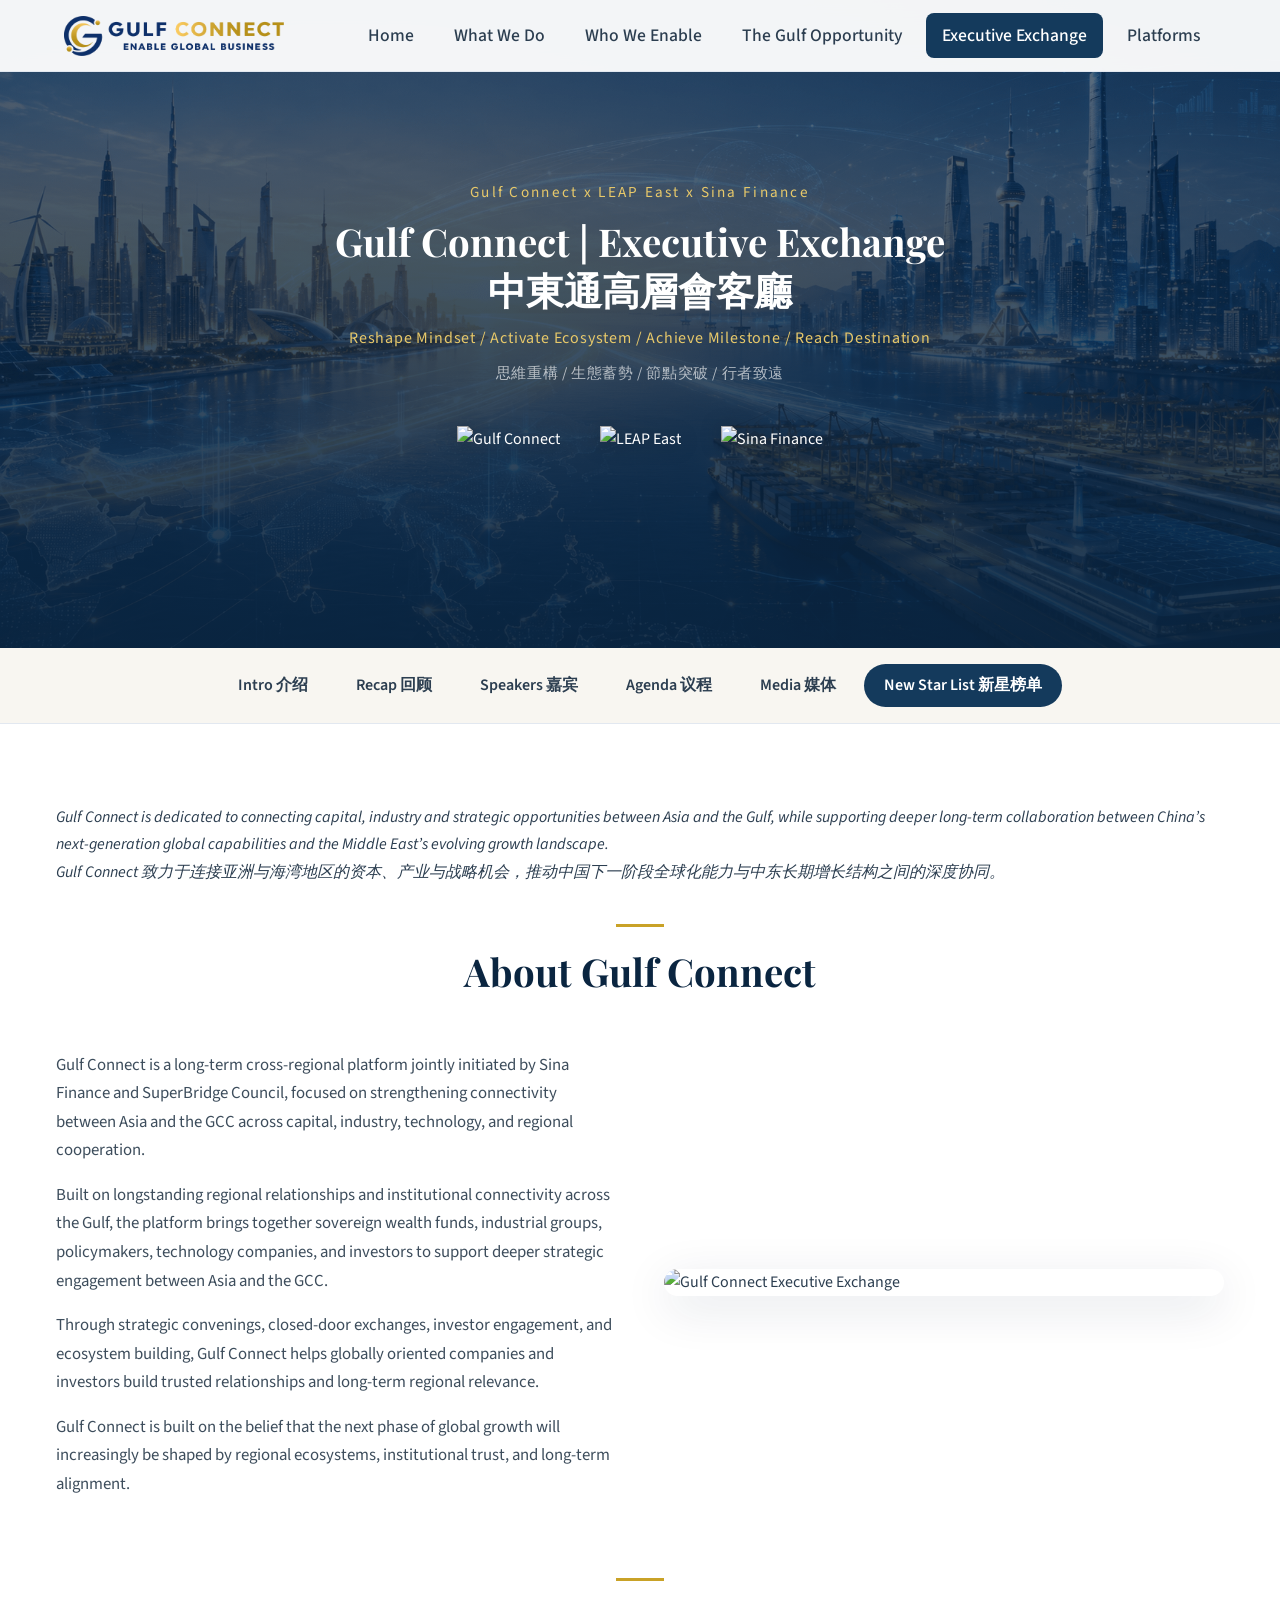
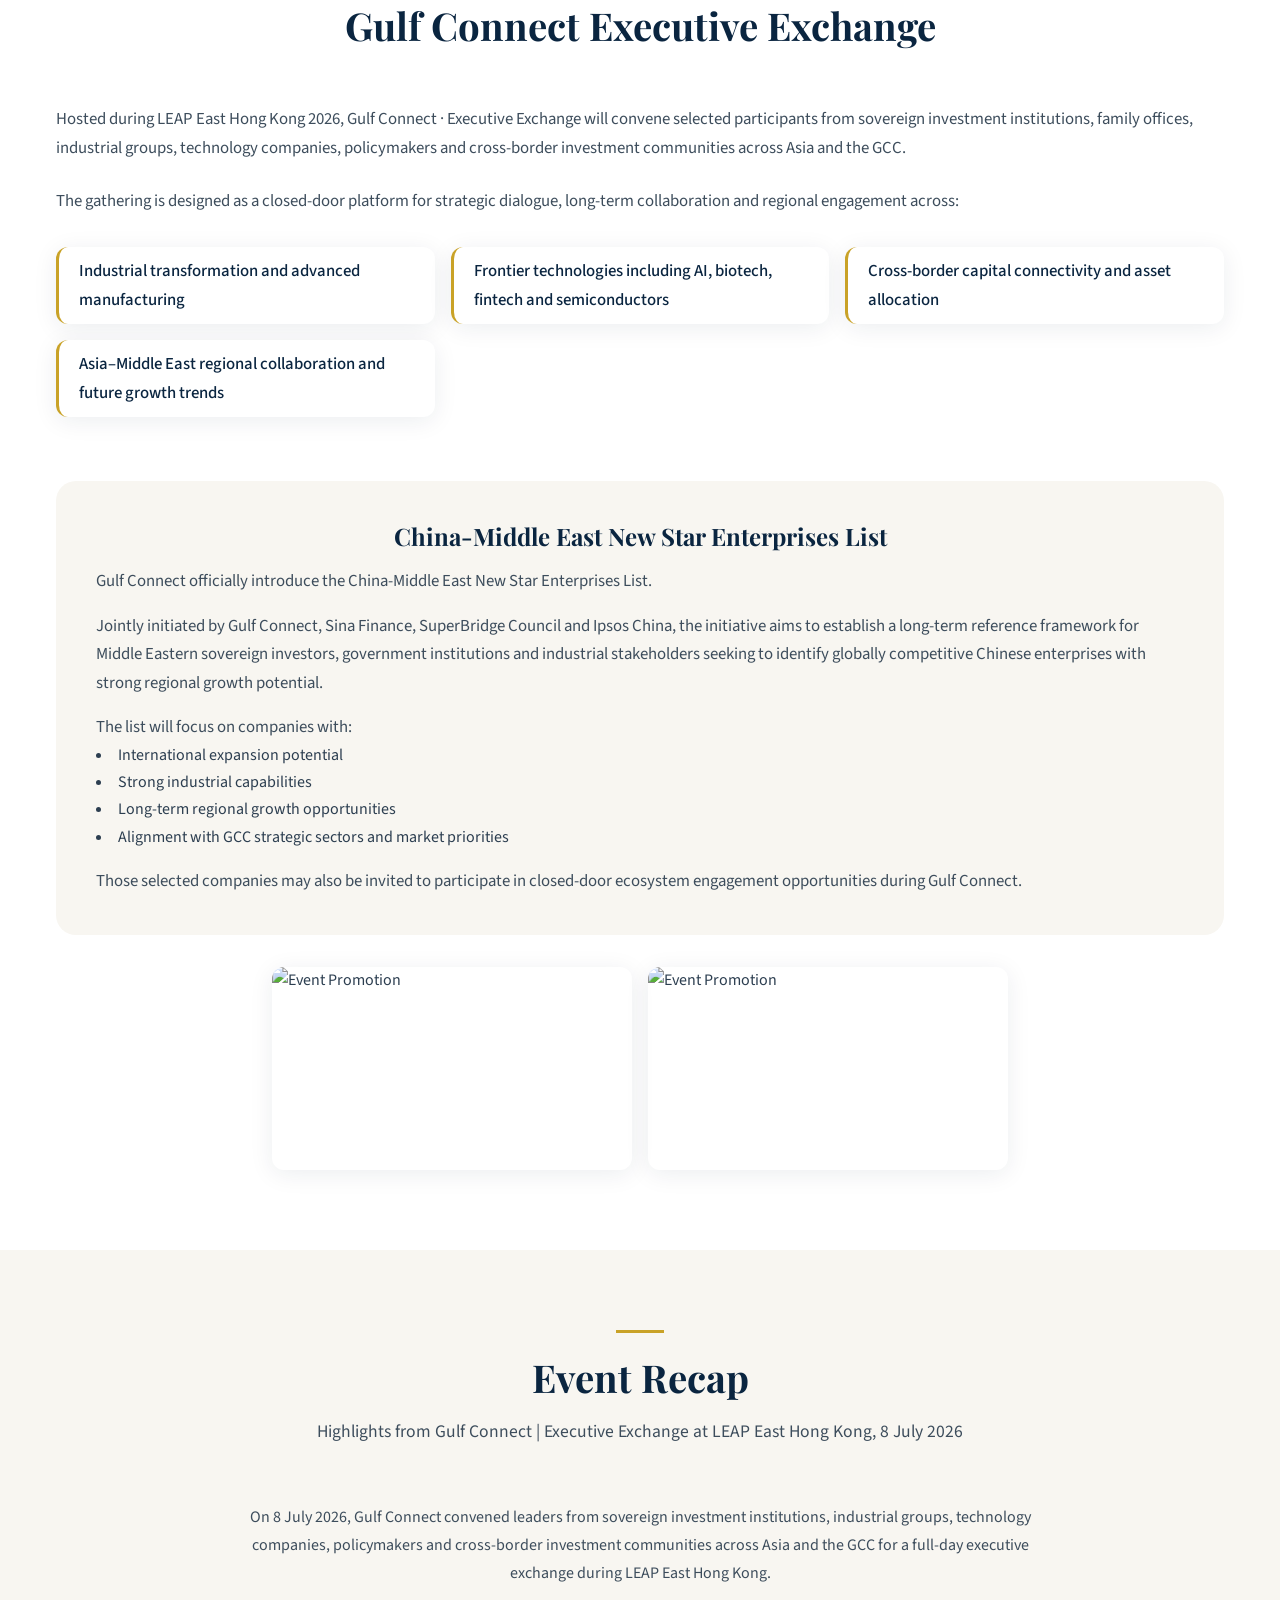
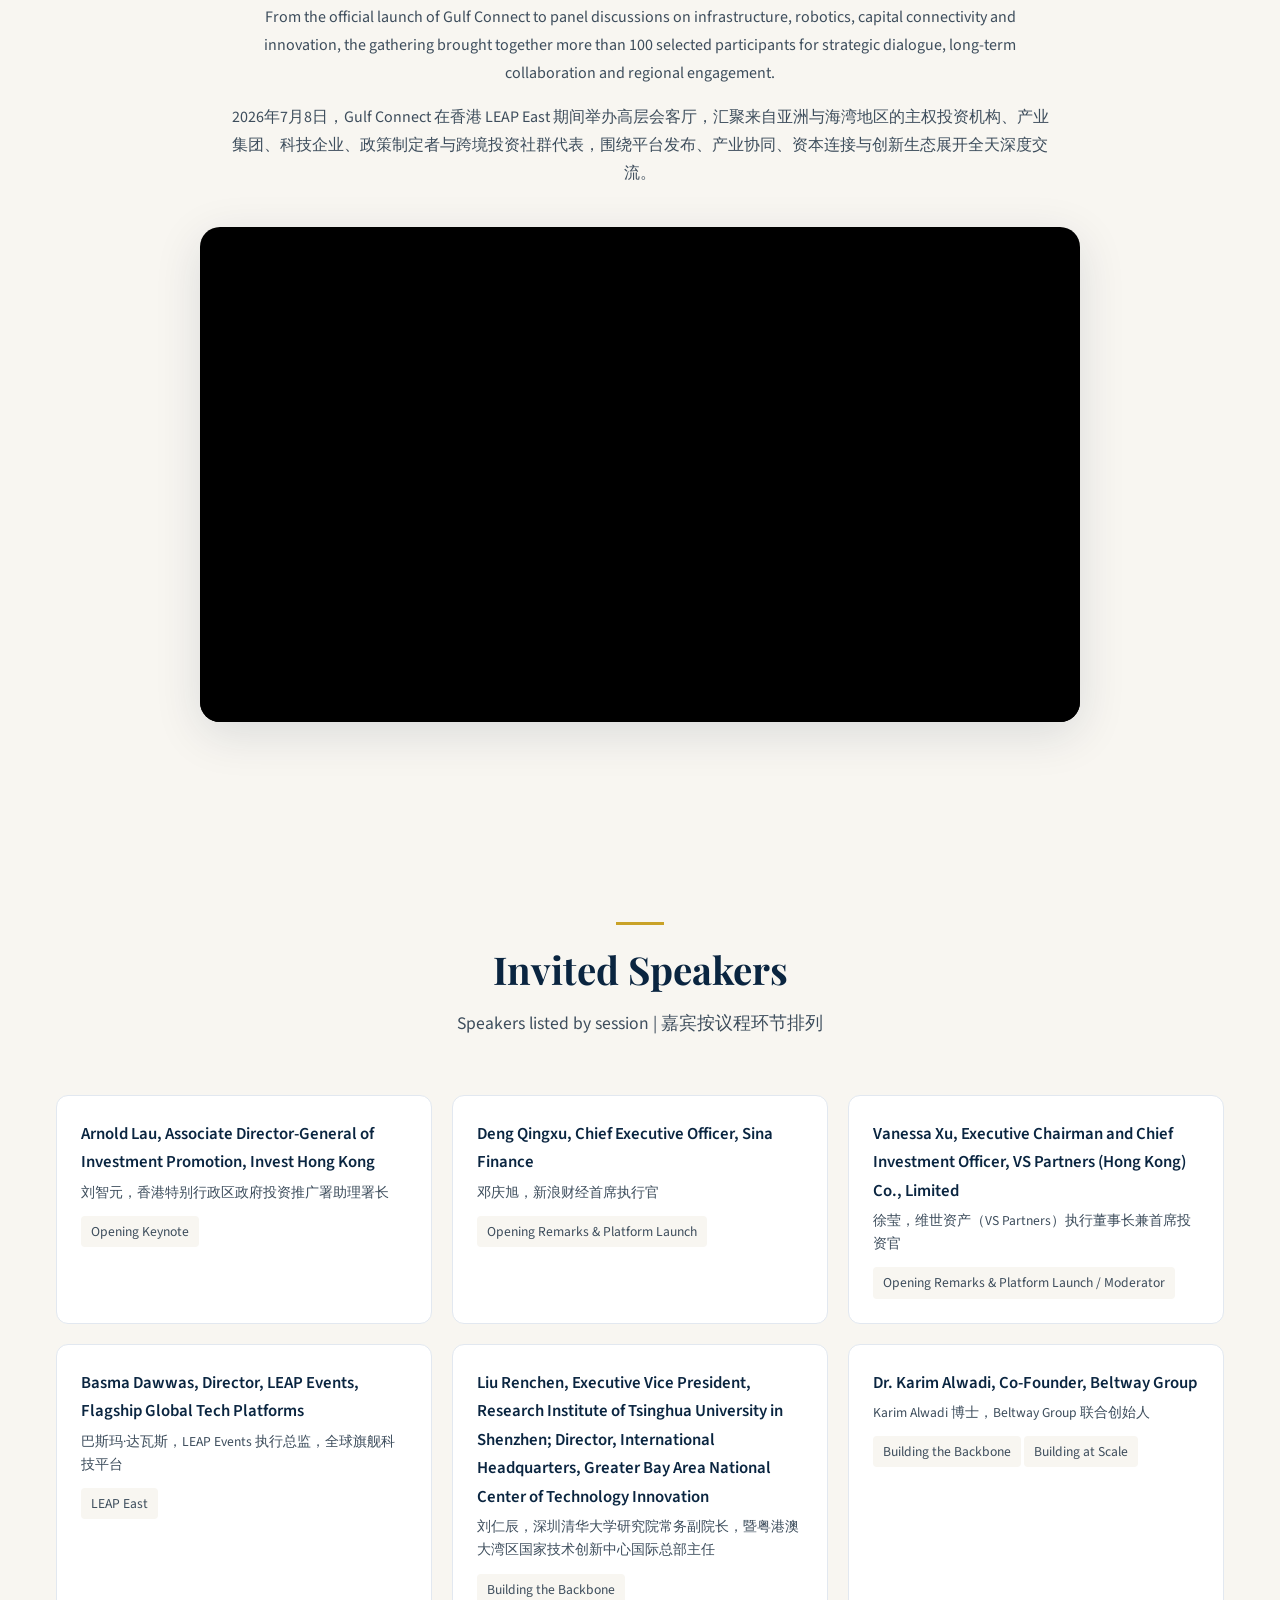
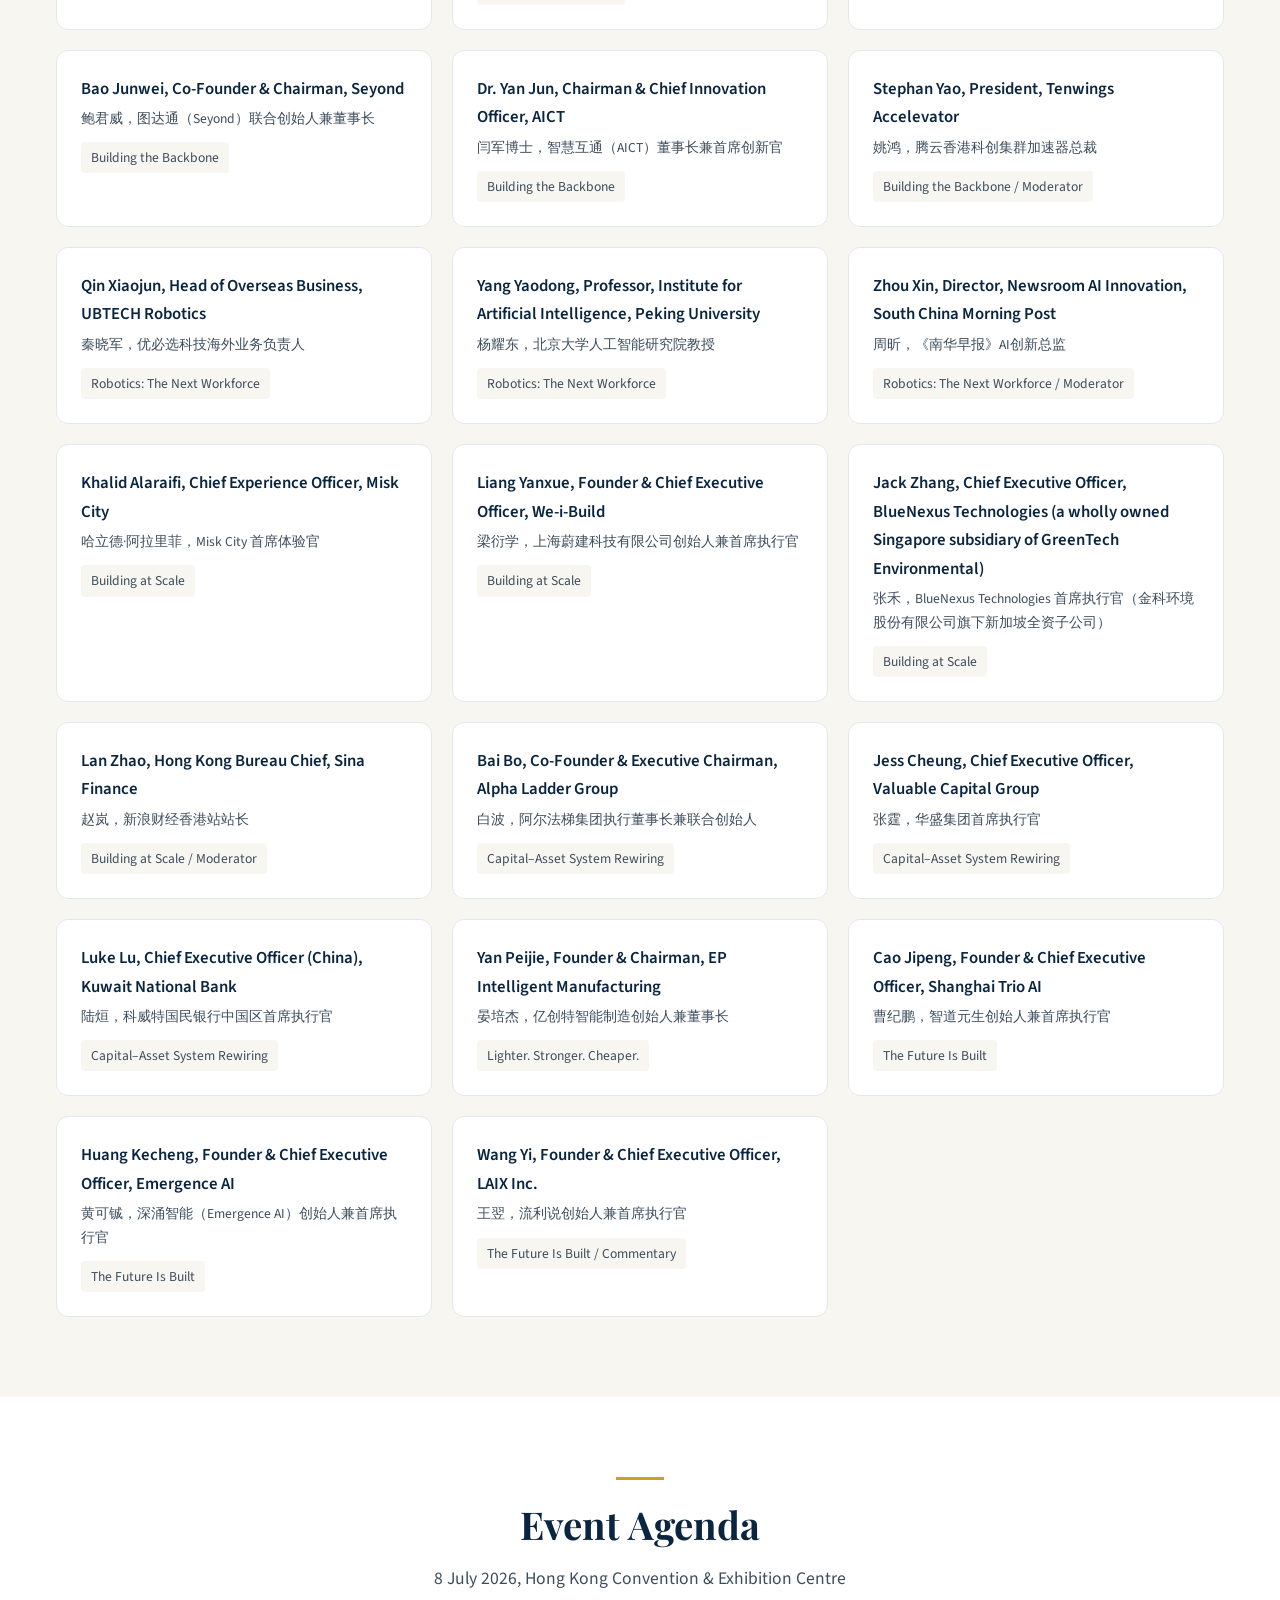
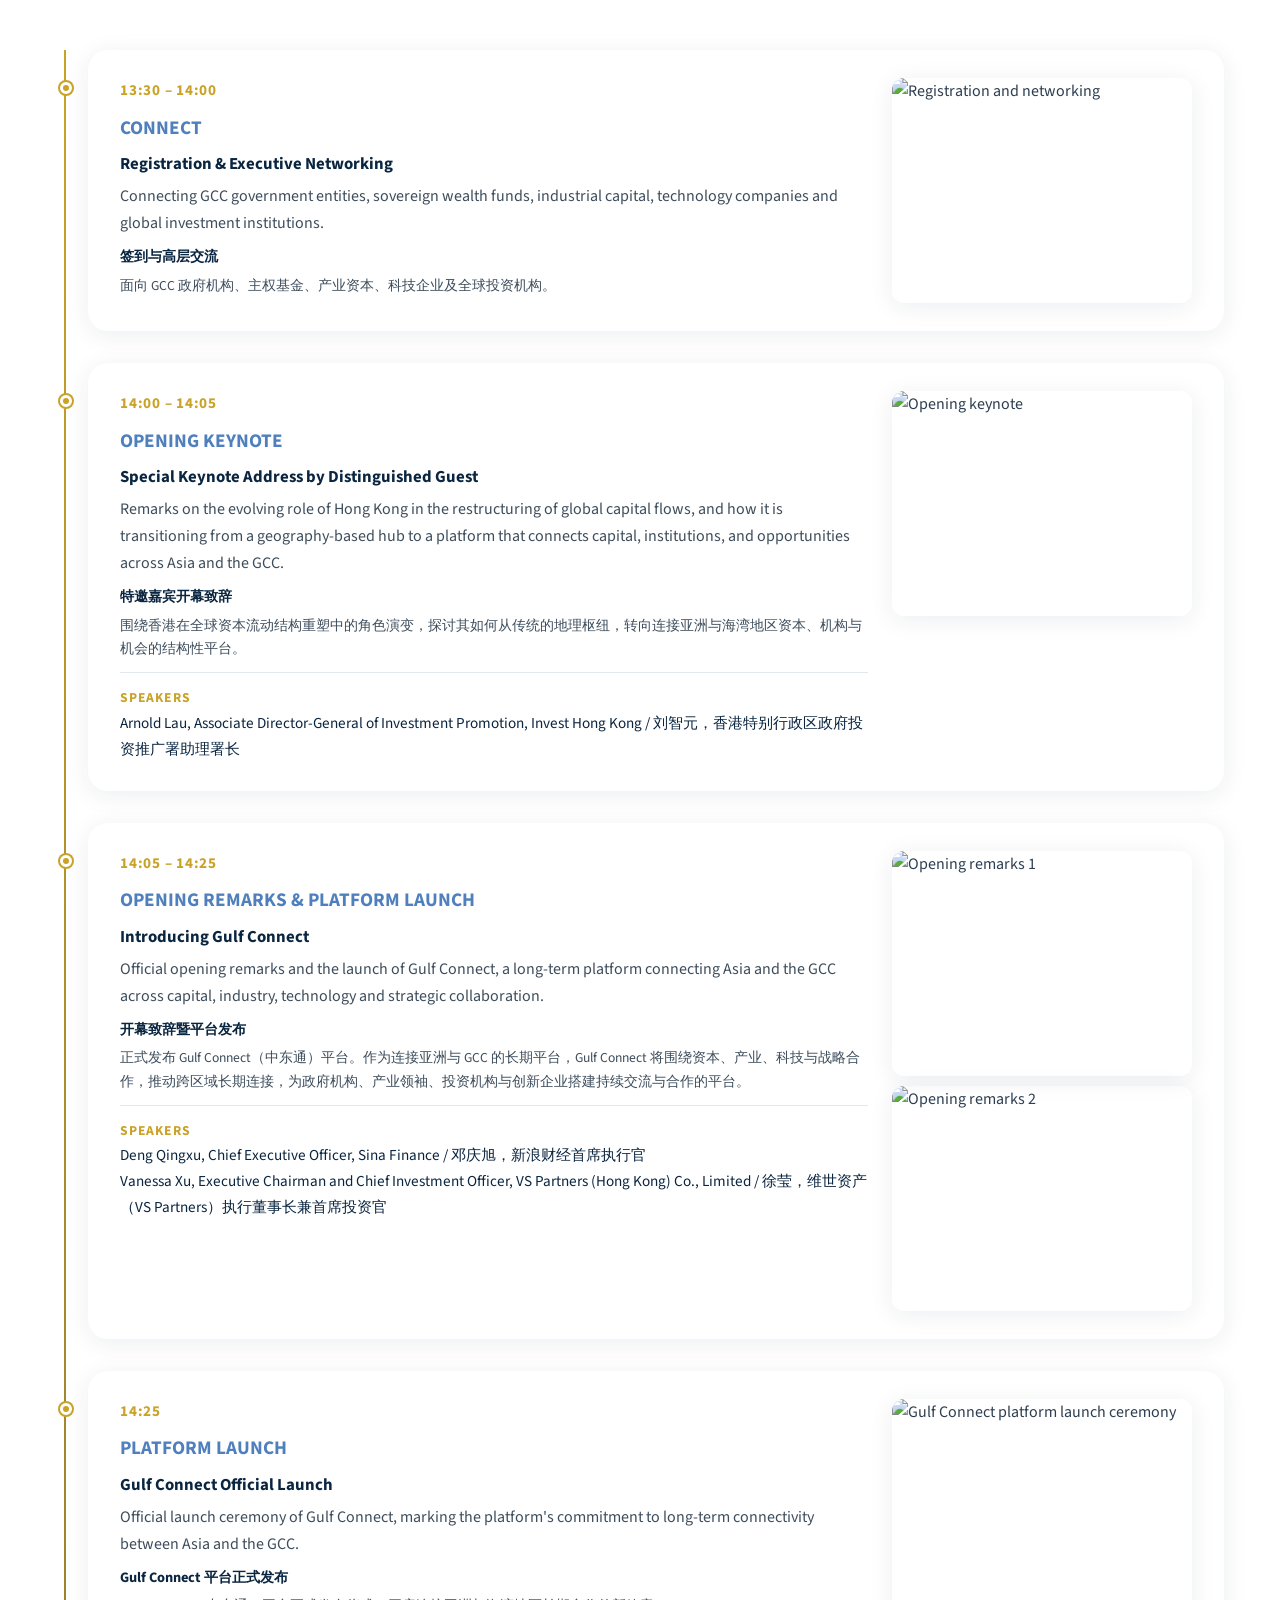
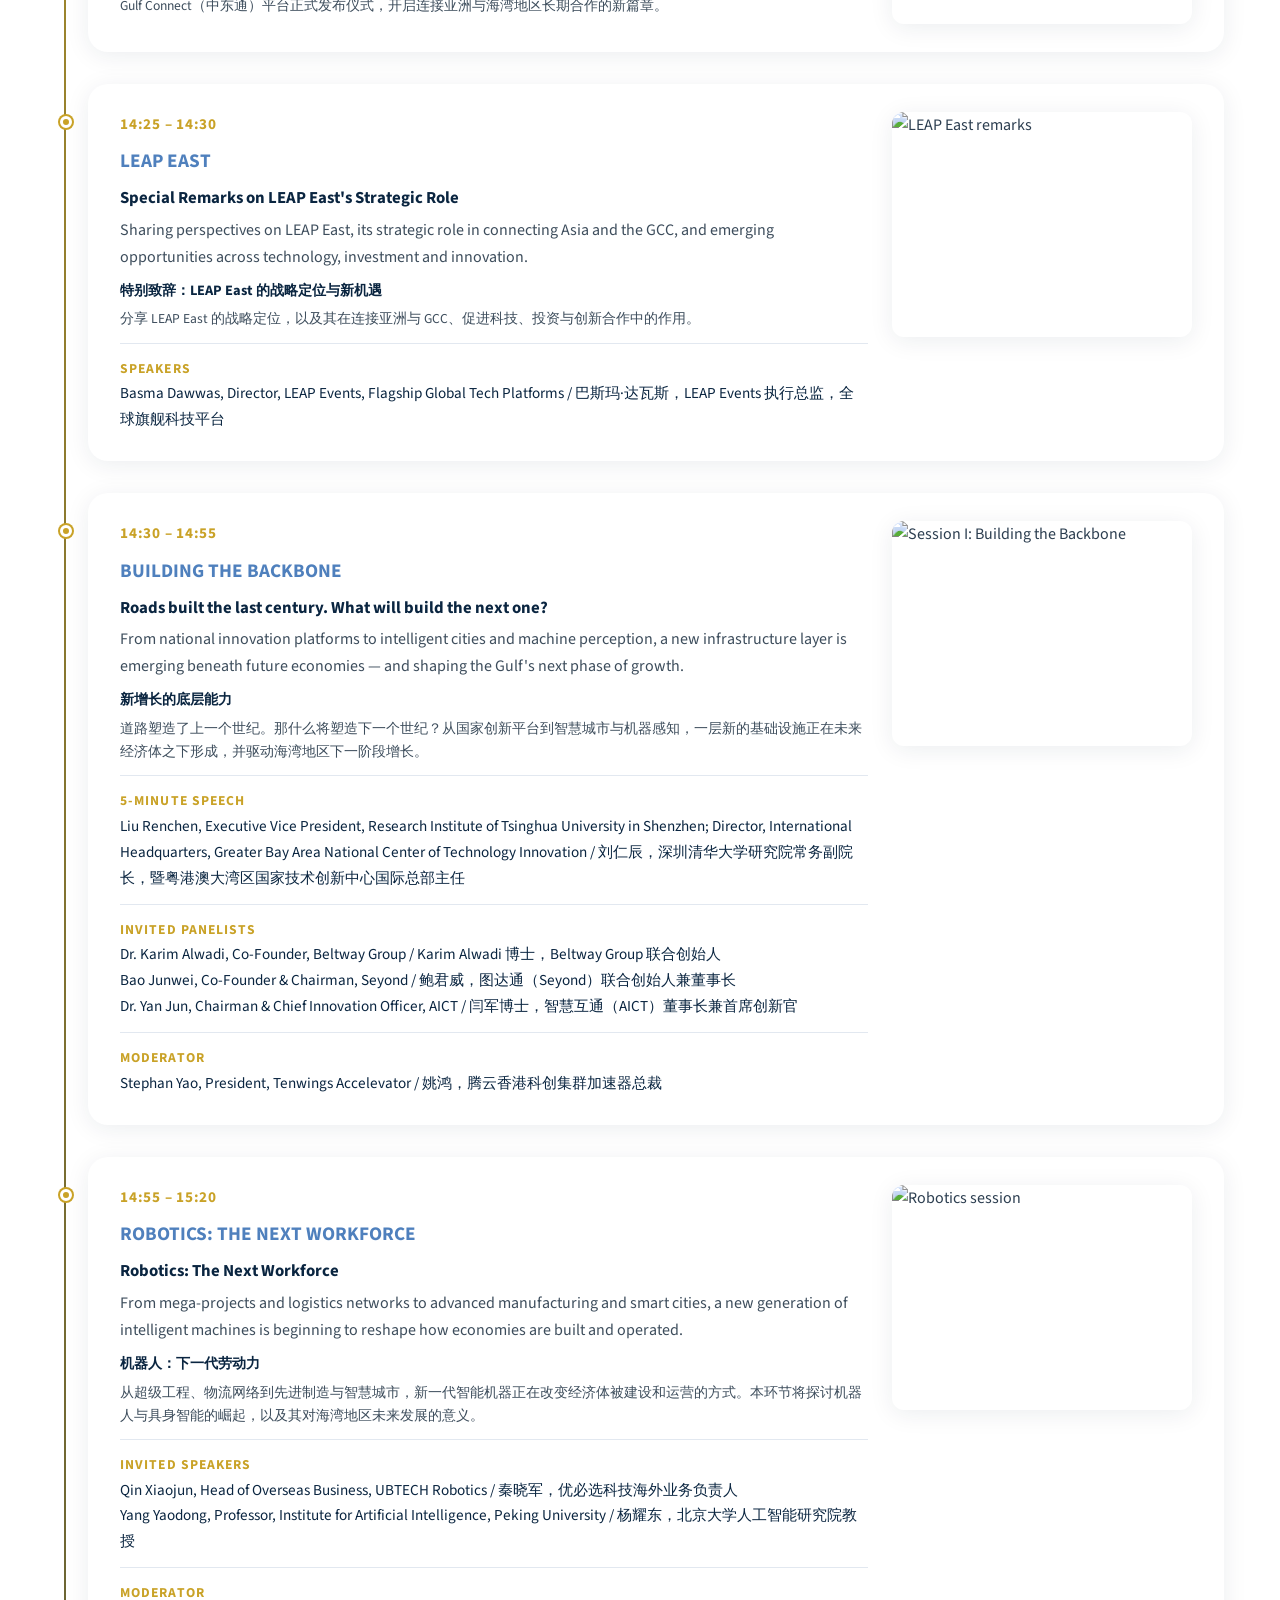
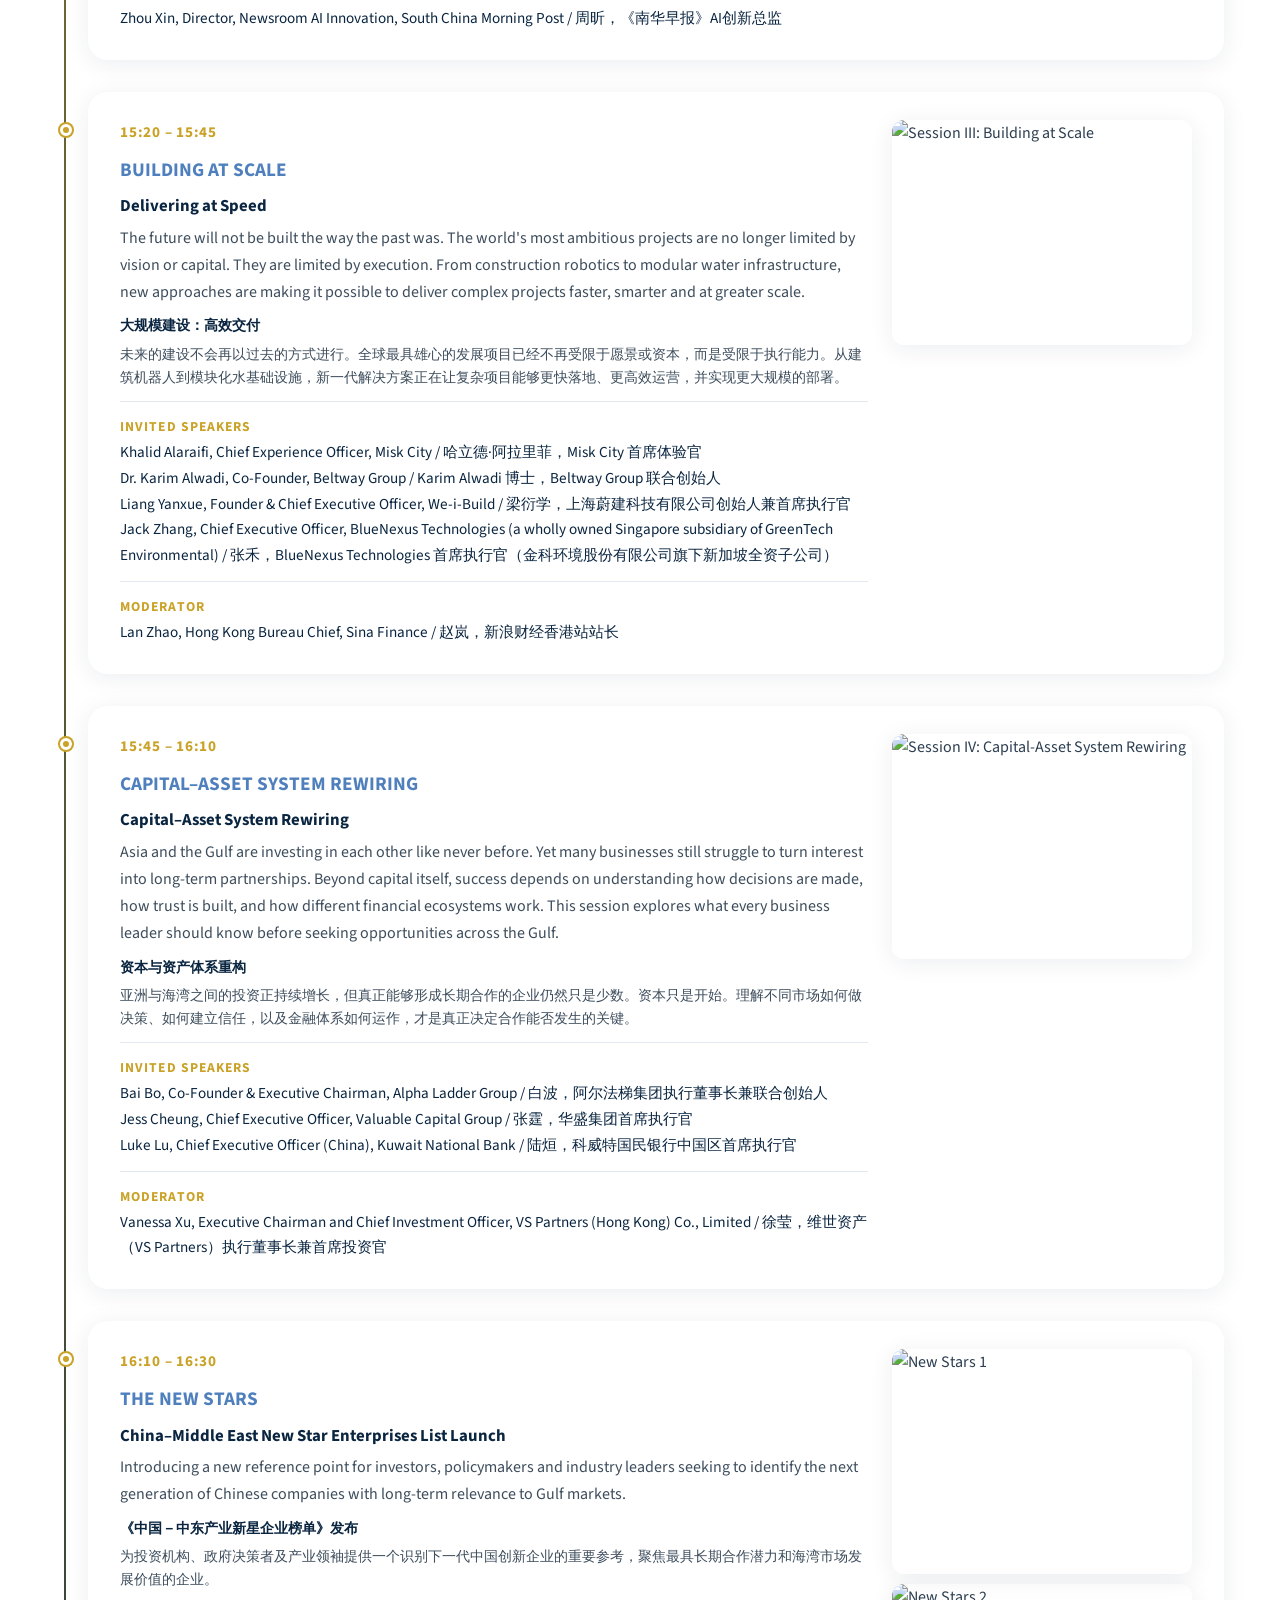
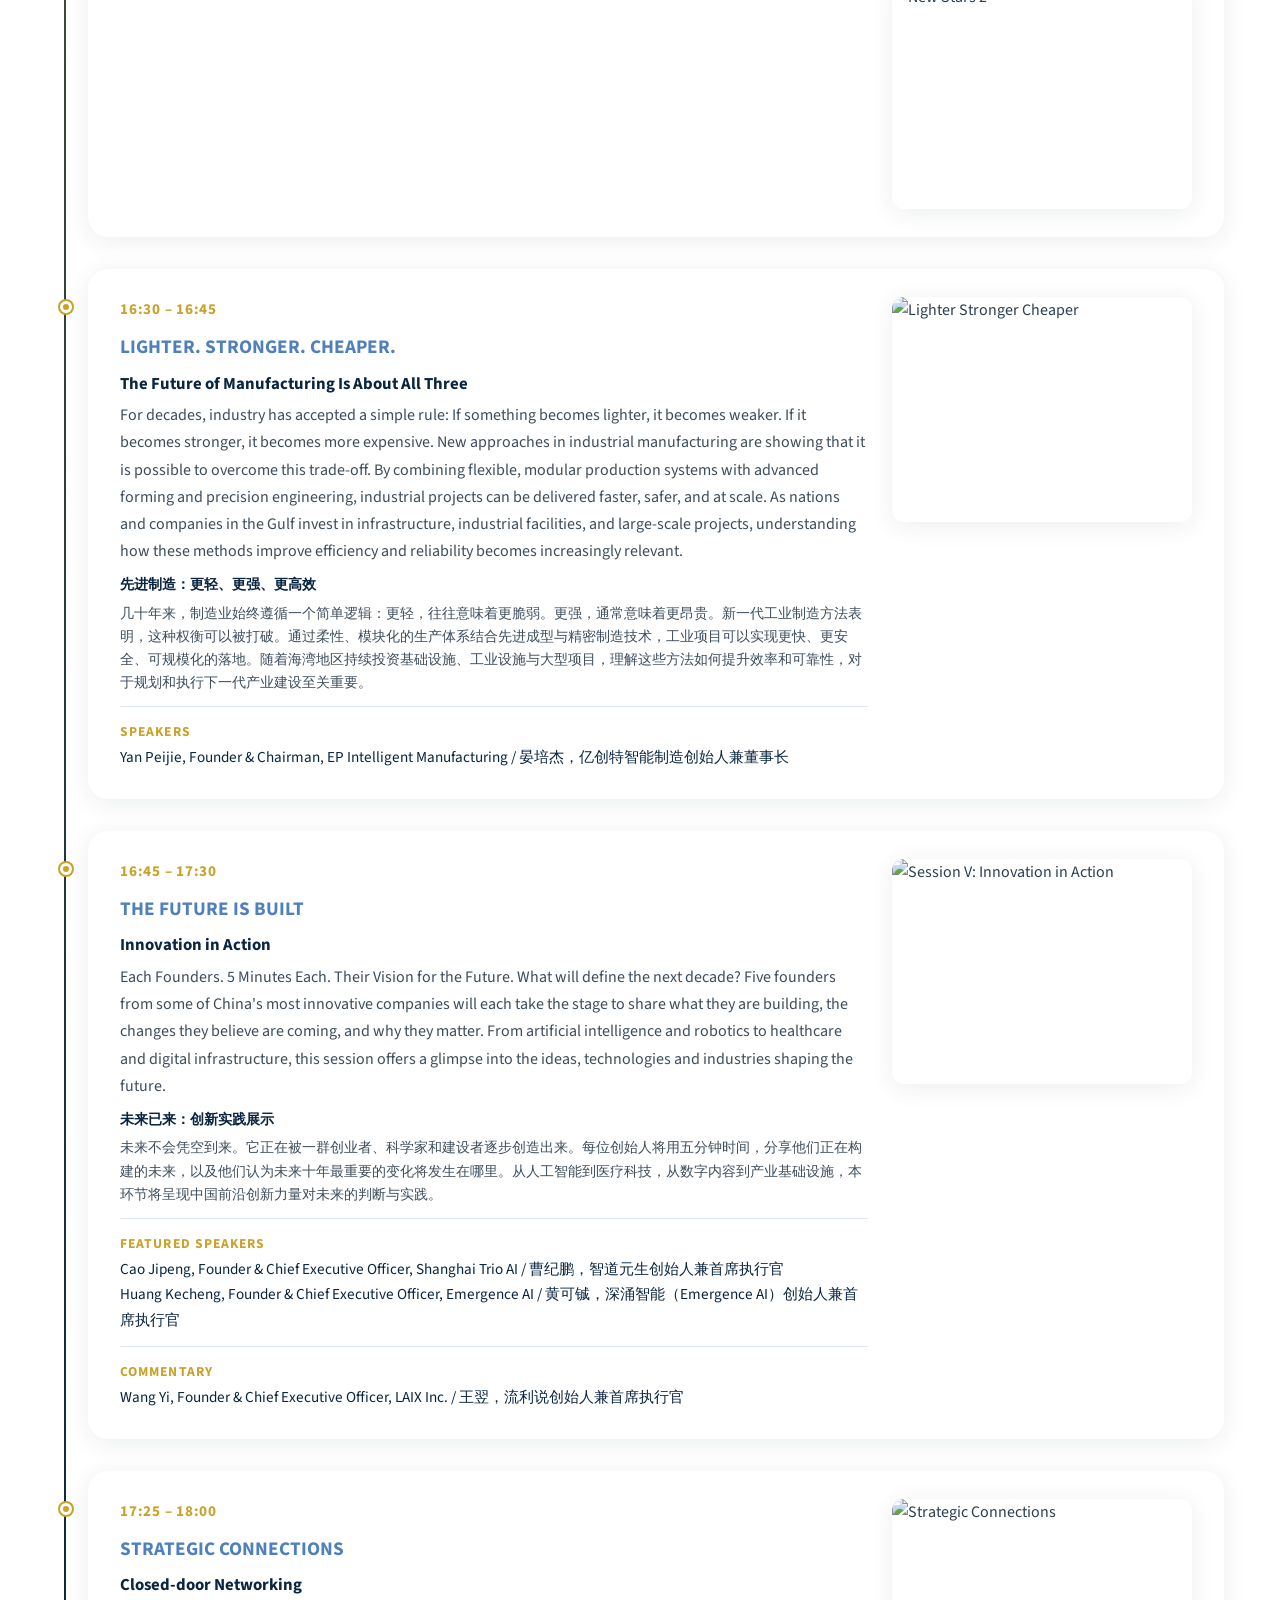
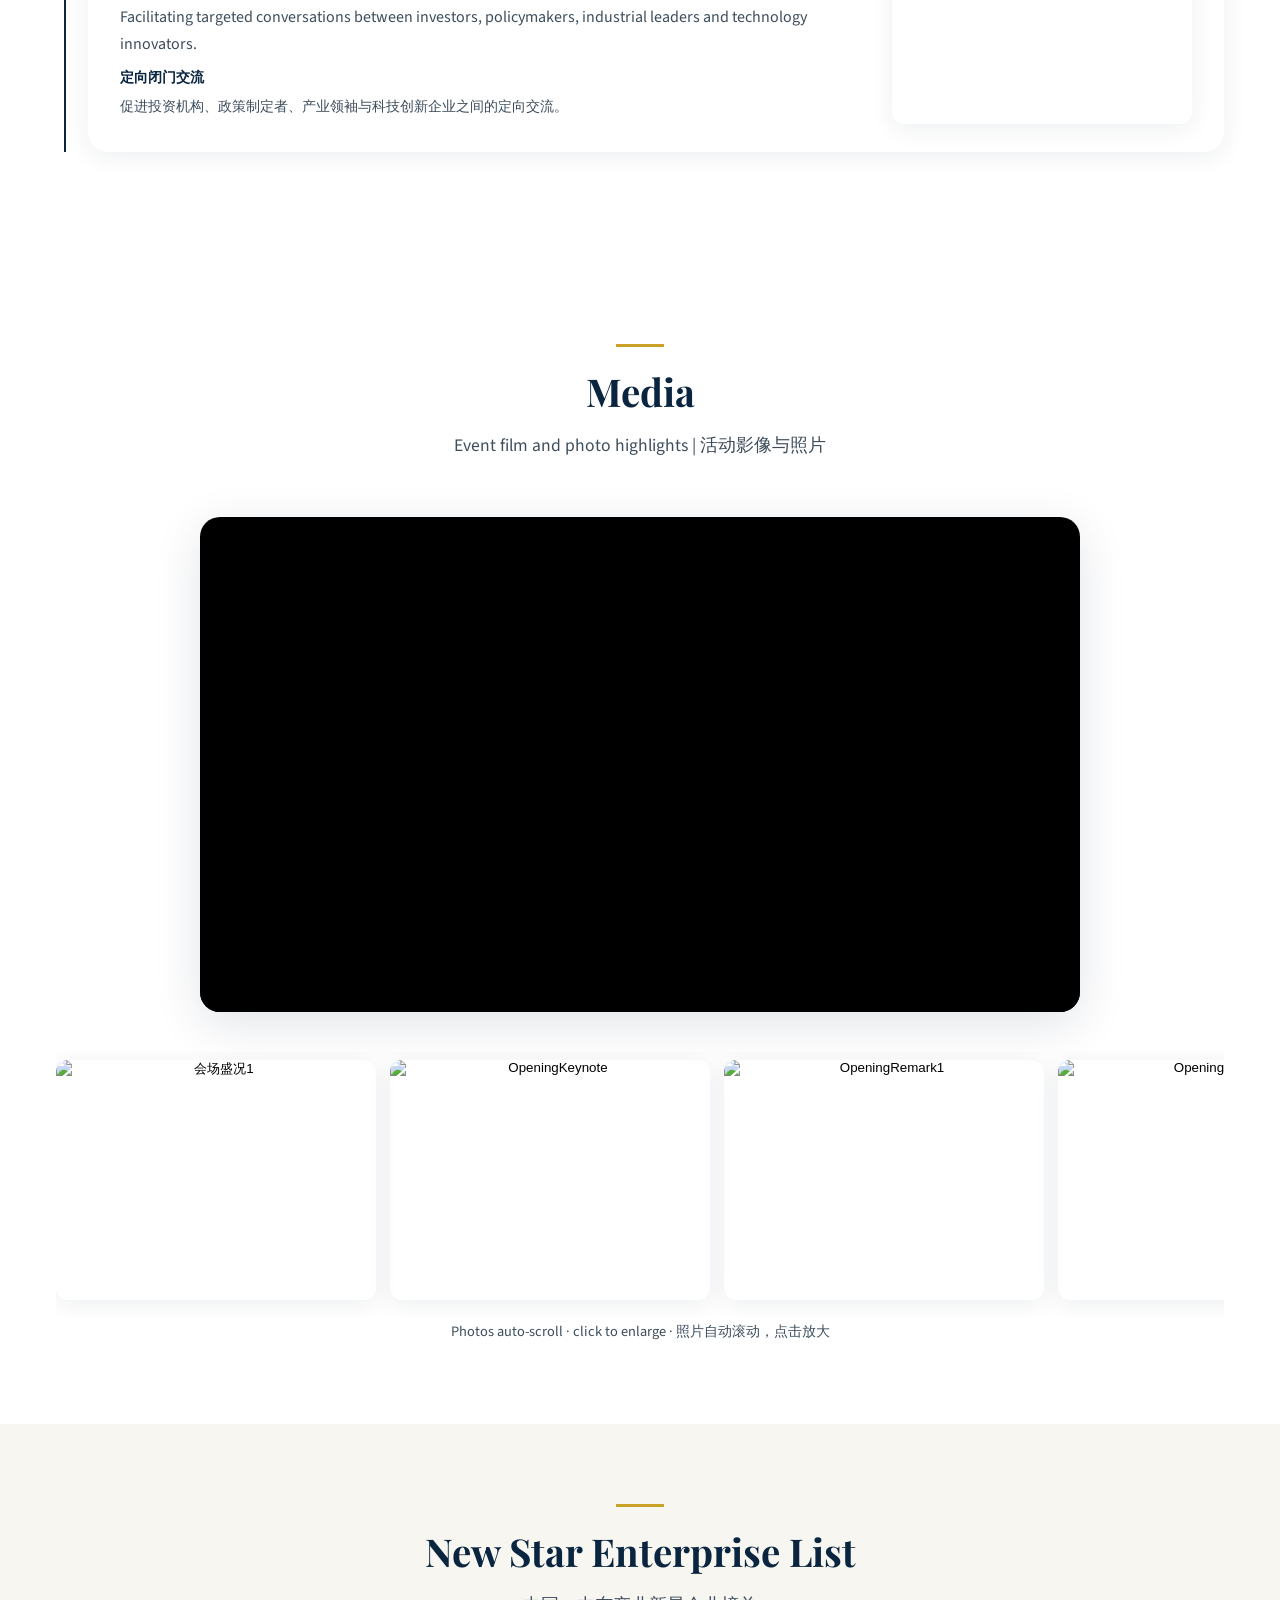
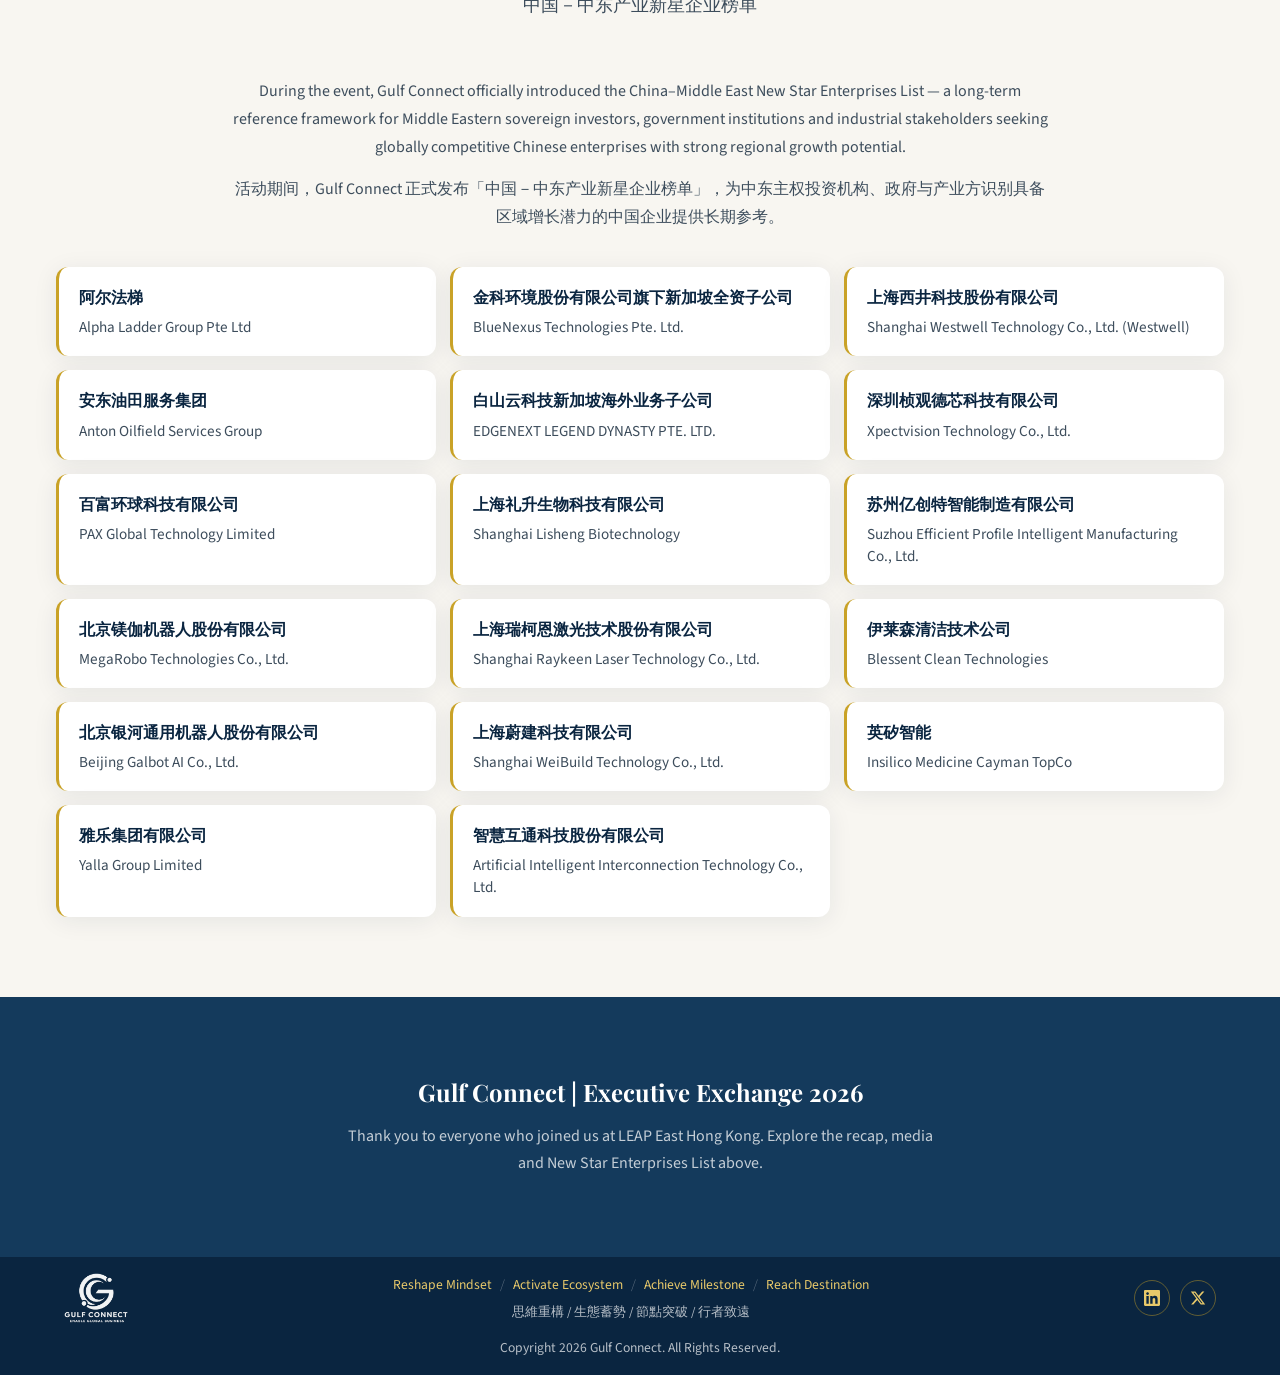
==== commit c0660707: "fix" ====
--- a/executive-exchange.html
+++ b/executive-exchange.html
@@ -23,7 +23,7 @@
         <a href="what-we-do.html">What We Do</a>
         <a href="who-we-enable.html">Who We Enable</a>
         <a href="the-gulf-opportunity.html">The Gulf Opportunity</a>
-        <a href="executive-exchange.html" class="nav-event active">Executive Exchange</a>
+        <a href="executive-exchange.html" class="active">Executive Exchange</a>
         <a href="platforms.html">Platforms</a>
       </nav>
       <button class="menu-toggle" aria-label="Menu">
--- a/css/style.css
+++ b/css/style.css
@@ -101,21 +101,9 @@
 body.home .site-header:not(.scrolled) .nav-desktop a {
   color: rgba(255, 255, 255, 0.92);
 }
-
 body.home .site-header:not(.scrolled) .nav-desktop a:hover,
 body.home .site-header:not(.scrolled) .nav-desktop a.active {
-  color: var(--white);
-  background: rgba(255, 255, 255, 0.14);
-}
-
-body.home .site-header:not(.scrolled) .nav-desktop a.nav-event {
-  background: var(--gold);
-  color: var(--navy);
-}
-
-body.home .site-header:not(.scrolled) .nav-desktop a.nav-event:hover {
-  background: var(--gold-light);
-  color: var(--navy);
+  background: var(--navy-light);
 }
 
 body.home .site-header:not(.scrolled) .menu-toggle span {
@@ -178,18 +166,8 @@
 
 .nav-desktop a:hover,
 .nav-desktop a.active {
-  color: var(--navy);
-  background: var(--cream);
-}
-
-.nav-desktop a.nav-event {
   background: var(--navy-light);
   color: var(--white);
-}
-
-.nav-desktop a.nav-event:hover {
-  background: var(--navy-light);
-  color: var(--gold-light);
 }
 
 .menu-toggle {
